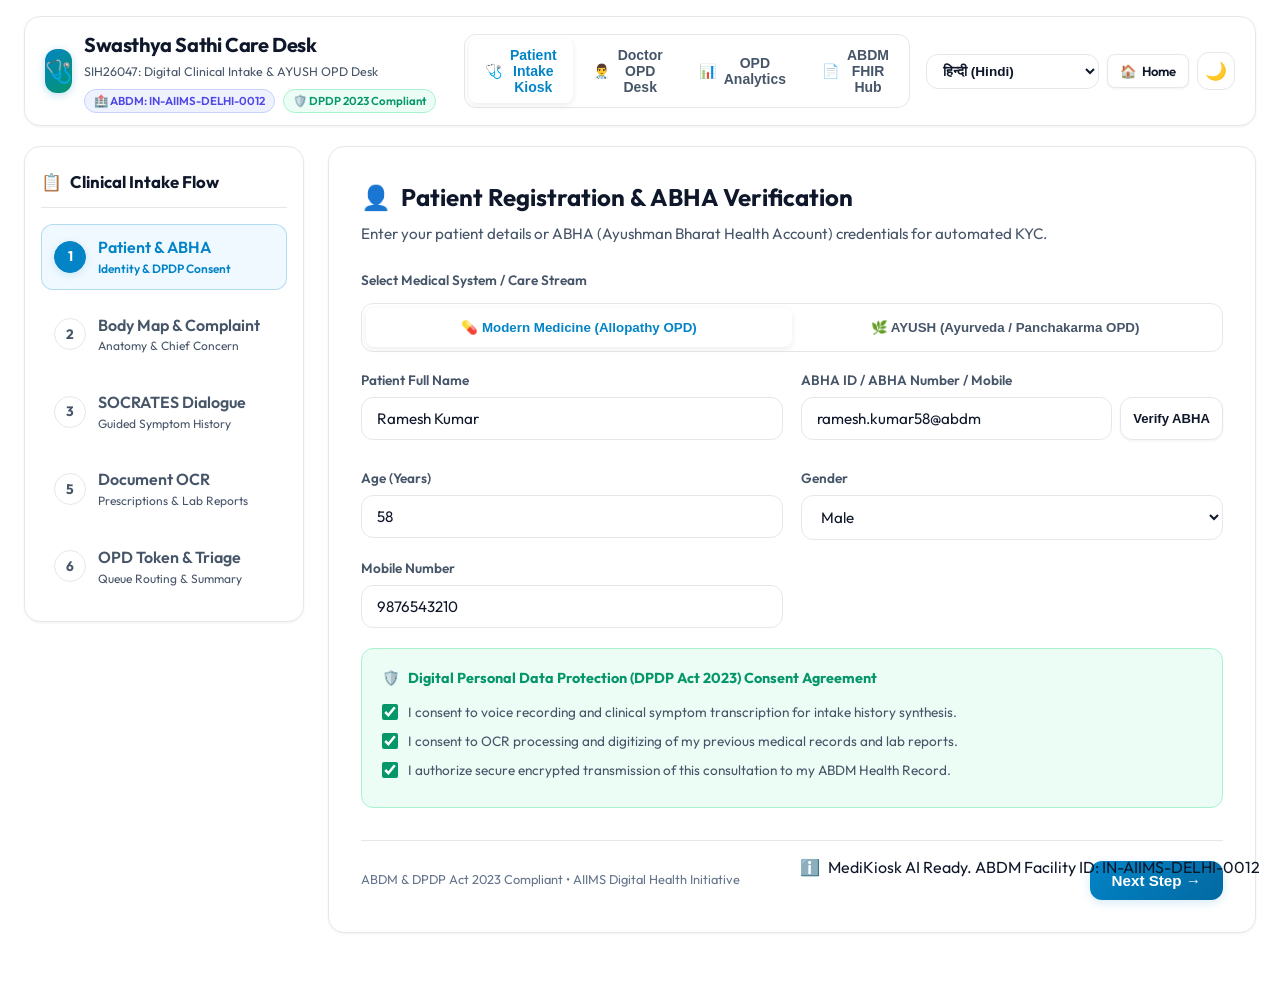
==== frontend/app.html @ 53d0247a "landing page" ====
<!DOCTYPE html>
<html lang="hi" data-theme="light">

<head>
  <meta charset="UTF-8">
  <meta name="viewport" content="width=device-width, initial-scale=1.0">
  <title>Swasthya Sathi | Caring Digital Clinical Intake & AYUSH Care Desk</title>

  <!-- Modern Typography (Outfit & Inter) -->
  <link rel="preconnect" href="https://fonts.googleapis.com">
  <link rel="preconnect" href="https://fonts.gstatic.com" crossorigin>
  <link
    href="https://fonts.googleapis.com/css2?family=Inter:wght@400;500;600;700&family=Outfit:wght@400;500;600;700;800&family=Fira+Code:wght@400;500&display=swap"
    rel="stylesheet">

  <!-- Stylesheet -->
  <link rel="stylesheet" href="css/styles.css">
</head>

<body>

  <div class="app-container">

    <!-- Top Navigation & Header -->
    <header class="header-bar">
      <div class="brand-section">
        <div class="brand-logo-badge">🩺</div>
        <div class="brand-info">
          <h1 data-i18n="appTitle">Swasthya Sathi Care Desk</h1>
          <div class="sub-tag">
            <span data-i18n="appSub">SIH26047: Digital Clinical Intake & AYUSH OPD Desk</span>
            <span class="abdm-badge">🏥 ABDM: IN-AIIMS-DELHI-0012</span>
            <span class="dpdp-badge">🛡️ DPDP 2023 Compliant</span>
          </div>
        </div>
      </div>

      <!-- Role Nav Tabs -->
      <nav class="nav-tabs-wrapper">
        <button type="button" class="nav-tab-btn active" data-target="kiosk">
          <span>🩺</span> <span data-i18n="tabKiosk">Patient Intake Kiosk</span>
        </button>
        <button type="button" class="nav-tab-btn" data-target="doctor">
          <span>👨‍⚕️</span> <span data-i18n="tabDoctor">Doctor OPD Desk</span>
        </button>
        <button type="button" class="nav-tab-btn" data-target="analytics">
          <span>📊</span> <span data-i18n="tabAnalytics">OPD Analytics</span>
        </button>
        <button type="button" class="nav-tab-btn" data-target="fhir">
          <span>📄</span> <span data-i18n="tabFhir">ABDM FHIR Hub</span>
        </button>
      </nav>

      <!-- Header Actions -->
      <div class="header-actions">
        <select id="globalLangSelect" class="lang-selector" aria-label="Select Language">
          <option value="en">English</option>
          <option value="hi" selected>हिन्दी (Hindi)</option>
          <option value="mr">मराठी (Marathi)</option>
          <option value="ta">தமிழ் (Tamil)</option>
          <option value="te">తెలుగు (Telugu)</option>
          <option value="bn">বাংলা (Bengali)</option>
          <option value="gu">ગુજરાતી (Gujarati)</option>
          <option value="kn">ಕನ್ನಡ (Kannada)</option>
        </select>

        <a href="index.html" class="btn btn-secondary btn-sm" style="display:inline-flex; align-items:center; gap:6px; text-decoration:none; padding: 6px 12px; font-weight:600; border-radius:8px;" title="Back to Landing Page">
          <span>🏠</span> <span>Home</span>
        </a>

        <button type="button" id="themeToggleBtn" class="icon-btn" title="Switch to Dark Mode" aria-label="Switch to Dark Mode" aria-pressed="false">
          <span class="theme-toggle-icon" aria-hidden="true">🌙</span>
        </button>
      </div>
    </header>

    <!-- Emergency Triage Red-Flag Alert Ticker -->
    <div id="emergencyTicker" class="emergency-ticker">
      <div class="content">
        <span class="pulse-badge">CRITICAL TRIAGE</span>
        <span id="emergencyTickerText">EMERGENCY RED-FLAG INTERCEPTED: Severe symptoms requiring immediate physician
          attention!</span>
      </div>
      <button type="button" class="btn btn-secondary btn-sm" onclick="window.app.switchRole('doctor')">View in OPD Desk
        →</button>
    </div>

    <!-- ========================================================================= -->
    <!-- VIEW 1: PATIENT INTAKE KIOSK -->
    <!-- ========================================================================= -->
    <main id="kioskSection" class="view-section active">
      <div class="kiosk-container">

        <!-- Stepper Sidebar -->
        <aside class="kiosk-stepper-card">
          <div class="kiosk-stepper-title">
            <span>📋</span> <span>Clinical Intake Flow</span>
          </div>

          <div class="kiosk-step-item active" data-step="1">
            <div class="step-num-badge">1</div>
            <div>
              <div style="font-weight:600;">Patient & ABHA</div>
              <div style="font-size:0.75rem;">Identity & DPDP Consent</div>
            </div>
          </div>

          <div class="kiosk-step-item" data-step="2">
            <div class="step-num-badge">2</div>
            <div>
              <div style="font-weight:600;">Body Map & Complaint</div>
              <div style="font-size:0.75rem;">Anatomy & Chief Concern</div>
            </div>
          </div>

          <div class="kiosk-step-item" data-step="3">
            <div class="step-num-badge">3</div>
            <div>
              <div style="font-weight:600;">SOCRATES Dialogue</div>
              <div style="font-size:0.75rem;">Guided Symptom History</div>
            </div>
          </div>

          <div class="kiosk-step-item" data-step="4" style="display:none;">
            <div class="step-num-badge">4</div>
            <div>
              <div style="font-weight:600;">AYUSH Pariksha</div>
              <div style="font-size:0.75rem;">Prakriti & Agni Assessment</div>
            </div>
          </div>

          <div class="kiosk-step-item" data-step="5">
            <div class="step-num-badge">5</div>
            <div>
              <div style="font-weight:600;">Document OCR</div>
              <div style="font-size:0.75rem;">Prescriptions & Lab Reports</div>
            </div>
          </div>

          <div class="kiosk-step-item" data-step="6">
            <div class="step-num-badge">6</div>
            <div>
              <div style="font-weight:600;">OPD Token & Triage</div>
              <div style="font-size:0.75rem;">Queue Routing & Summary</div>
            </div>
          </div>
        </aside>

        <!-- Main Kiosk Panel -->
        <div class="kiosk-main-panel">

          <!-- STEP 1: Patient Identity, ABHA & DPDP Consent -->
          <div id="kioskStep1" class="kiosk-step-content active">
            <div class="step-header">
              <h2><span>👤</span> <span>Patient Registration & ABHA Verification</span></h2>
              <p>Enter your patient details or ABHA (Ayushman Bharat Health Account) credentials for automated KYC.</p>
            </div>

            <!-- Clinical Stream Selector -->
            <div class="form-group" style="margin-bottom:18px;">
              <label class="form-label">Select Medical System / Care Stream</label>
              <div class="stream-toggle-box">
                <button type="button" class="stream-option-btn active allopathy" data-stream="allopathy">
                  💊 Modern Medicine (Allopathy OPD)
                </button>
                <button type="button" class="stream-option-btn ayush" data-stream="ayush">
                  🌿 AYUSH (Ayurveda / Panchakarma OPD)
                </button>
              </div>
            </div>

            <div class="form-grid-2">
              <div class="form-group">
                <label class="form-label">Patient Full Name</label>
                <input type="text" id="patientNameInput" class="form-input" value="Ramesh Kumar"
                  placeholder="e.g. Ramesh Kumar">
              </div>

              <div class="form-group">
                <label class="form-label">ABHA ID / ABHA Number / Mobile</label>
                <div class="input-with-action">
                  <input type="text" id="patientAbhaInput" class="form-input" value="ramesh.kumar58@abdm"
                    placeholder="e.g. 91-4829-1029-4412">
                  <button type="button" id="verifyAbhaBtn" class="btn btn-secondary btn-sm">Verify ABHA</button>
                </div>
                <div id="abhaVerifyStatus" style="margin-top:4px;"></div>
              </div>

              <div class="form-group">
                <label class="form-label">Age (Years)</label>
                <input type="number" id="patientAgeInput" class="form-input" value="58" min="1" max="120">
              </div>

              <div class="form-group">
                <label class="form-label">Gender</label>
                <select id="patientGenderSelect" class="form-select">
                  <option value="Male" selected>Male</option>
                  <option value="Female">Female</option>
                  <option value="Other">Other</option>
                </select>
              </div>

              <div class="form-group">
                <label class="form-label">Mobile Number</label>
                <input type="tel" id="patientPhoneInput" class="form-input" value="9876543210"
                  placeholder="10-digit mobile number">
              </div>
            </div>

            <!-- DPDP 2023 Granular Consent Box -->
            <div class="dpdp-consent-box">
              <div class="dpdp-consent-title">
                <span>🛡️</span> <span>Digital Personal Data Protection (DPDP Act 2023) Consent Agreement</span>
              </div>
              <label class="consent-checkbox-item">
                <input type="checkbox" id="consentVoiceCheck" checked>
                <span>I consent to voice recording and clinical symptom transcription for intake history
                  synthesis.</span>
              </label>
              <label class="consent-checkbox-item">
                <input type="checkbox" id="consentOcrCheck" checked>
                <span>I consent to OCR processing and digitizing of my previous medical records and lab reports.</span>
              </label>
              <label class="consent-checkbox-item">
                <input type="checkbox" id="consentAbhaCheck" checked>
                <span>I authorize secure encrypted transmission of this consultation to my ABDM Health Record.</span>
              </label>
            </div>
          </div>

          <!-- STEP 2: Anatomical Body Map & Chief Complaints -->
          <div id="kioskStep2" class="kiosk-step-content">
            <div class="step-header">
              <h2><span>🗺️</span> <span>Select Anatomical Region & Chief Concern</span></h2>
              <p>Tap on the human body diagram or select from common complaints below.</p>
            </div>

            <div class="body-map-layout">
              <!-- SVG Interactive Body Map -->
              <div class="body-map-card">
                <div class="body-svg-container">
                  <svg viewBox="0 0 200 320" style="width:100%;height:100%;">
                    <!-- Head -->
                    <circle cx="100" cy="35" r="22" class="body-region-target" data-region="head" />
                    <text x="100" y="38" text-anchor="middle" fill="#334155" font-size="9" font-weight="600"
                      pointer-events="none">Head</text>

                    <!-- Neck -->
                    <rect x="94" y="58" width="12" height="12" class="body-region-target" data-region="throat" />

                    <!-- Chest -->
                    <path d="M72 72 L128 72 L120 135 L80 135 Z" class="body-region-target active" data-region="chest" />
                    <text x="100" y="105" text-anchor="middle" fill="#334155" font-size="10" font-weight="600"
                      pointer-events="none">Chest</text>

                    <!-- Abdomen -->
                    <path d="M80 138 L120 138 L115 185 L85 185 Z" class="body-region-target" data-region="abdomen" />
                    <text x="100" y="162" text-anchor="middle" fill="#334155" font-size="10" font-weight="600"
                      pointer-events="none">Abdomen</text>

                    <!-- Arms -->
                    <path d="M68 76 L45 155 L55 160 L72 90 Z" class="body-region-target" data-region="joints" />
                    <path d="M132 76 L155 155 L145 160 L128 90 Z" class="body-region-target" data-region="joints" />

                    <!-- Pelvis -->
                    <path d="M85 188 L115 188 L118 215 L82 215 Z" class="body-region-target" data-region="pelvis" />

                    <!-- Legs & Knees -->
                    <path d="M82 218 L76 300 L90 300 L97 218 Z" class="body-region-target" data-region="joints" />
                    <path d="M118 218 L124 300 L110 300 L103 218 Z" class="body-region-target" data-region="joints" />
                    <text x="100" y="260" text-anchor="middle" fill="#334155" font-size="10" font-weight="600"
                      pointer-events="none">Joints</text>
                  </svg>
                </div>

                <div class="body-quick-pills">
                  <button type="button" class="body-pill-btn active" data-region="chest">Chest</button>
                  <button type="button" class="body-pill-btn" data-region="head">Head</button>
                  <button type="button" class="body-pill-btn" data-region="abdomen">Abdomen</button>
                  <button type="button" class="body-pill-btn" data-region="joints">Joints</button>
                  <button type="button" class="body-pill-btn" data-region="skin">Skin</button>
                  <button type="button" class="body-pill-btn" data-region="whole_body">Full Body</button>
                </div>
              </div>

              <!-- Complaints Grid -->
              <div>
                <div id="complaintsGrid" class="complaints-grid">
                  <!-- Dynamically Populated -->
                </div>

                <!-- Voice Input Bar -->
                <div class="voice-intake-bar">
                  <button type="button" id="voiceMicBtn" class="voice-mic-btn" title="Tap to Speak">
                    🎤
                  </button>
                  <div class="voice-status-text">
                    <div id="voiceStatusLabel" class="status-label" data-i18n="voicePrompt">Tap Mic to Speak in Your
                      Language</div>
                    <div id="voiceTranscriptPreview" class="transcript-preview">Hindi, English, Marathi, Tamil, Telugu,
                      Bengali supported.</div>
                  </div>
                  <div class="audio-waveform">
                    <div class="waveform-bar"></div>
                    <div class="waveform-bar"></div>
                    <div class="waveform-bar"></div>
                    <div class="waveform-bar"></div>
                    <div class="waveform-bar"></div>
                  </div>
                </div>
              </div>
            </div>
          </div>

          <!-- STEP 3: SOCRATES Guided Dialogue -->
          <div id="kioskStep3" class="kiosk-step-content">
            <div class="step-header">
              <h2><span>🩺</span> <span>Clinical Symptom Exploration (SOCRATES Engine)</span></h2>
              <p>Our intelligent assistant asks targeted clinical questions to build your comprehensive case history.
              </p>
            </div>

            <div class="socrates-card">
              <div style="display:flex;align-items:center;justify-content:space-between;">
                <span id="socratesFieldBadge" class="socrates-field-badge">SOCRATES: CHARACTER</span>
                <span id="socratesStepNum" style="font-size:0.8rem;color:var(--text-muted);">Step 1 of 8</span>
              </div>

              <div id="socratesQuestionHeading" class="socrates-question-heading">
                How would you describe the sensation or type of pain?
              </div>
              <div id="socratesQuestionVernacular" class="socrates-question-vernacular">
                आप दर्द या परेशानी की प्रकृति को कैसा महसूस करते हैं?
              </div>

              <div id="socratesOptionsGrid" class="socrates-options-grid">
                <!-- Dynamically Populated -->
              </div>
            </div>

            <!-- Visual VAS Pain Severity Slider -->
            <div class="severity-slider-box">
              <div class="slider-labels-row">
                <span>Mild Discomfort (1)</span>
                <span data-i18n="severityLabel">Pain / Discomfort Intensity (1 to 10)</span>
                <span>Severe / Unbearable (10)</span>
              </div>
              <input type="range" id="severitySlider" class="severity-slider" min="1" max="10" value="8">
              <div class="severity-display-row">
                <span id="severityEmoji" class="severity-emoji">😣</span>
                <span id="severityScoreBadge" class="severity-score-badge">8/10</span>
              </div>
            </div>
          </div>

          <!-- STEP 4: AYUSH Pariksha & Prakriti Calculation -->
          <div id="kioskStep4" class="kiosk-step-content">
            <div class="step-header">
              <h2><span>🌿</span> <span>AYUSH Ashtavidha & Dashavidha Pariksha</span></h2>
              <p>Ayurvedic constitutional Prakriti analysis, Agni (digestive capacity) and Koshtha assessment.</p>
            </div>

            <div id="ayushPrakritiResultBox" class="dpdp-consent-box"
              style="display:none;margin-bottom:20px;border-color:var(--ayush-primary);">
              <!-- Populated on calculation -->
            </div>

            <div id="ayushQuestionsGrid" class="ayush-pariksha-grid">
              <!-- Dynamically Populated -->
            </div>

            <div class="form-group" style="margin-top:16px;">
              <label class="form-label">Ahara & Vihara (Dietary habits, routine and sleep patterns)</label>
              <input type="text" id="ayushLifestyleNotes" class="form-input"
                value="Sour and fermented diet, tea 4x/day, sleeping after 12:30 AM.">
            </div>
          </div>

          <!-- STEP 5: Medical Document Digitizer & OCR -->
          <div id="kioskStep5" class="kiosk-step-content">
            <div class="step-header">
              <h2><span>📄</span> <span>Medical Record Digitizer & OCR Engine</span></h2>
              <p>Upload previous doctor prescriptions or pathology lab reports for instant AI extraction.</p>
            </div>

            <div class="ocr-layout">
              <div>
                <div class="dropzone-box" onclick="document.getElementById('docFileInput').click()">
                  <div class="dropzone-icon">📤</div>
                  <div style="font-weight:600;">Drag & drop prescription/lab report</div>
                  <div style="font-size:0.8rem;color:var(--text-muted);">Supports PNG, JPG, PDF or Text files</div>
                  <input type="file" id="docFileInput" style="display:none;"
                    onchange="window.kioskModule.handleCustomDocumentUpload()">
                </div>

                <!-- 1-Click Sample Medical Records -->
                <div style="margin-top:16px;">
                  <div style="font-weight:700;font-size:0.9rem;margin-bottom:8px;color:var(--text-main);"
                    data-i18n="sampleDocsTitle">
                    Load Realistic Sample Records (1-Click)
                  </div>
                  <div id="sampleDocsList" class="sample-docs-list">
                    <!-- Dynamically Populated -->
                  </div>
                </div>
              </div>

              <!-- OCR Extracted Results Panel -->
              <div class="ocr-results-panel">
                <div
                  style="font-weight:700;font-size:0.95rem;margin-bottom:12px;display:flex;align-items:center;gap:6px;">
                  <span>⚡</span> <span>Extracted Clinical Data (Medications & Labs)</span>
                </div>
                <div id="ocrExtractedResults">
                  <div style="font-size:0.85rem;color:var(--text-muted);text-align:center;padding:40px 0;">
                    Click any sample document above or upload a prescription to extract structured medications and
                    abnormal lab values.
                  </div>
                </div>

                <div class="form-group" style="margin-top:14px;">
                  <label class="form-label">Or Paste Prescription / Lab Text Directly</label>
                  <textarea id="customDocTextInput" class="form-textarea" rows="2"
                    placeholder="e.g. Tab Telma 40mg 1-0-0, HbA1c 9.2%, Serum Creatinine 1.9 mg/dL"></textarea>
                  <button type="button" id="processCustomDocBtn" class="btn btn-secondary btn-sm"
                    style="margin-top:6px;align-self:flex-end;">Digitize Text</button>
                </div>
              </div>
            </div>
          </div>

          <!-- STEP 6: OPD Token & Final Summary -->
          <div id="kioskStep6" class="kiosk-step-content">
            <div class="step-header" style="text-align:center;">
              <h2><span>✅</span> <span>Clinical Intake Complete!</span></h2>
              <p>Your structured clinical case summary has been sent directly to the attending OPD Physician.</p>
            </div>

            <div class="token-card">
              <span id="kioskTokenTriageBadge" class="dpdp-badge">ROUTINE OPD QUEUE</span>
              <div class="token-number-large" id="kioskTokenNumberDisplay">OPD-03</div>
              <div id="kioskTokenPatientName" style="font-weight:700;font-size:1.1rem;">Ramesh Kumar (58 Y / Male)</div>
              <div id="kioskTokenWaitTime" style="color:var(--cyan-accent);font-size:0.9rem;margin-top:4px;">Estimated
                Wait: ~8 Minutes (Room 104)</div>

              <div class="token-qr-mock">
                <svg viewBox="0 0 100 100">
                  <rect width="100" height="100" fill="white" />
                  <rect x="10" y="10" width="25" height="25" fill="#0f172a" />
                  <rect x="65" y="10" width="25" height="25" fill="#0f172a" />
                  <rect x="10" y="65" width="25" height="25" fill="#0f172a" />
                  <rect x="15" y="15" width="15" height="15" fill="white" />
                  <rect x="70" y="15" width="15" height="15" fill="white" />
                  <rect x="15" y="70" width="15" height="15" fill="white" />
                  <rect x="18" y="18" width="9" height="9" fill="#0f172a" />
                  <rect x="73" y="18" width="9" height="9" fill="#0f172a" />
                  <rect x="18" y="73" width="9" height="9" fill="#0f172a" />
                  <rect x="42" y="15" width="10" height="10" fill="#0f172a" />
                  <rect x="42" y="40" width="16" height="16" fill="#0ea5e9" />
                  <rect x="65" y="65" width="12" height="12" fill="#0f172a" />
                  <rect x="80" y="80" width="10" height="10" fill="#0f172a" />
                </svg>
              </div>

              <div style="font-size:0.8rem;color:var(--text-muted);margin-top:10px;">
                Scan QR at Doctor Desk for Instant Profile Loading | ABHA Verified
              </div>
            </div>

            <div
              style="margin-top:24px;background:var(--bg-secondary);padding:18px;border-radius:var(--radius-md);border:1px solid var(--border-color);box-shadow:var(--shadow-sm);">
              <div style="font-weight:700;font-size:0.95rem;margin-bottom:6px;color:var(--primary);">
                Clinical Intake Summary & Doctor Care Notes
              </div>
              <div id="kioskSummaryNarrative" class="hpi-narrative-text">
                Patient presenting with intermittent retrosternal chest heaviness for 3 days. Known hypertensive and
                diabetic.
              </div>
            </div>
          </div>

          <!-- Footer Actions -->
          <footer class="kiosk-footer-actions">
            <button type="button" id="kioskPrevBtn" class="btn btn-secondary" style="display:none;"
              data-i18n="prevStep">
              ← Previous
            </button>
            <div style="font-size:0.8rem;color:var(--text-dim);">
              ABDM & DPDP Act 2023 Compliant • AIIMS Digital Health Initiative
            </div>
            <button type="button" id="kioskNextBtn" class="btn btn-primary" data-i18n="nextStep">
              Next Step →
            </button>
          </footer>

        </div>
      </div>
    </main>

    <!-- ========================================================================= -->
    <!-- VIEW 2: DOCTOR OPD CONSULTATION DESK -->
    <!-- ========================================================================= -->
    <main id="doctorSection" class="view-section">
      <div class="doctor-desk-layout">

        <!-- OPD Live Queue Column -->
        <aside class="opd-queue-card">
          <div class="queue-header">
            <div>
              <div style="font-weight:700;font-size:1.05rem;">Live OPD Queue</div>
              <div id="opdQueueCount" style="font-size:0.8rem;color:var(--text-muted);">2 Waiting</div>
            </div>
            <button type="button" class="btn btn-secondary btn-sm" onclick="window.doctorModule.refreshQueue()">🔄
              Refresh</button>
          </div>

          <div id="opdQueueItems" class="queue-items-scroll">
            <!-- Dynamically Populated -->
          </div>
        </aside>

        <!-- Deep Clinical Case Sheet Workspace -->
        <div class="patient-case-workspace">

          <!-- Patient Banner -->
          <div class="patient-header-banner">
            <div style="display:flex;align-items:center;gap:16px;">
              <div class="patient-avatar-box">RK</div>
              <div>
                <div style="display:flex;align-items:center;gap:10px;">
                  <h2 id="docPatientName" style="font-size:1.4rem;font-weight:700;">Ramesh Kumar</h2>
                  <span id="docTriageBadge" class="dpdp-badge">ROUTINE OPD</span>
                </div>
                <div id="docPatientMeta" style="font-size:0.85rem;color:var(--text-muted);margin-top:2px;">
                  58 Years / Male | Token: OPD-A04 | Phone: 9876543210
                </div>
              </div>
            </div>
            <div style="text-align:right;">
              <span class="abdm-badge" id="docPatientAbha">ramesh.kumar58@abdm</span>
              <div style="font-size:0.75rem;color:var(--triage-green);margin-top:4px;">✓ ABDM KYC Verified</div>
            </div>
          </div>

          <!-- Case Sections Grid -->
          <div class="case-section-box">
            <div class="case-section-title">
              <span>🩺</span> <span>Chief Concern & Comprehensive History of Present Illness (HPI)</span>
            </div>
            <div style="font-weight:700;font-size:0.95rem;color:var(--primary);margin-bottom:6px;">
              Chief Concern: <span id="docChiefComplaint">Chest Heaviness & Diabetes Routine Review</span>
            </div>
            <div id="docHpiNarrative" class="hpi-narrative-text">
              58M presenting with intermittent dull chest pressure for 3 days on walking. Denies radiation, acute
              diaphoresis, or syncope. Known diabetic on oral hypoglycemic agents.
            </div>
          </div>

          <div class="form-grid-2">
            <!-- Past History & Allergies -->
            <div class="case-section-box">
              <div class="case-section-title">
                <span>📋</span> <span>Past History & Allergies</span>
              </div>
              <div style="margin-bottom:10px;">
                <div style="font-size:0.8rem;color:var(--text-muted);margin-bottom:4px;">Past Medical History:</div>
                <div id="docPastHistoryTags" class="tag-list">
                  <span class="tag-item">Type 2 Diabetes Mellitus</span>
                  <span class="tag-item">Essential Hypertension</span>
                </div>
              </div>
              <div>
                <div style="font-size:0.8rem;color:var(--text-muted);margin-bottom:4px;">Drug Allergies:</div>
                <div id="docAllergiesTags" class="tag-list">
                  <span class="tag-item allergy">NKDA (No Known Drug Allergies)</span>
                </div>
              </div>
            </div>

            <!-- Reconciled Medications & Labs -->
            <div class="case-section-box">
              <div class="case-section-title">
                <span>💊</span> <span>Scanned Meds & Abnormal Lab Badges</span>
              </div>
              <div id="docReconciledMeds" style="margin-bottom:10px;">
                <!-- Extracted Meds -->
              </div>
              <div id="docInvestigationBadges">
                <!-- Abnormal Labs -->
              </div>
            </div>
          </div>

          <!-- AYUSH Assessment Card (Visible if AYUSH stream) -->
          <div id="docAyushAssessmentPanel" class="case-section-box"
            style="display:none;border-color:var(--ayush-primary);">
            <div class="case-section-title" style="color:var(--ayush-primary);">
              <span>🌿</span> <span>AYUSH Prakriti & Nidana Assessment</span>
            </div>
            <div class="form-grid-2">
              <div>
                <div style="font-size:0.85rem;"><strong>Dominant Prakriti:</strong> <span id="docAyushPrakriti">Vata
                    Dominant</span></div>
                <div style="font-size:0.85rem;margin-top:4px;"><strong>Agni:</strong> <span id="docAyushAgni">Manda
                    Agni</span></div>
                <div style="font-size:0.85rem;margin-top:4px;"><strong>Koshtha:</strong> <span
                    id="docAyushKoshtha">Krura Koshtha</span></div>
              </div>
              <div>
                <div style="font-size:0.85rem;"><strong>Nidana (Causative factors):</strong></div>
                <div id="docAyushNidana" style="font-size:0.8rem;color:var(--text-muted);">Vidahi Ahara Sevana</div>
              </div>
            </div>
          </div>

          <!-- Diagnostic Assistant: ICD-10 & NAMASTE AYUSH Suggestions -->
          <div class="case-section-box">
            <div class="case-section-title">
              <span>🏷️</span> <span>Doctor's Diagnostic Impressions & Codes (1-Click Apply)</span>
            </div>
            <div id="docIcdSuggestions" class="tag-list" style="margin-bottom:12px;">
              <!-- ICD-10 & NAMASTE Chips -->
            </div>
            <div class="form-group">
              <label class="form-label">Final Clinical Diagnosis</label>
              <input type="text" id="docDiagnosisInput" class="form-input"
                value="E11.65 - Type 2 diabetes mellitus with hyperglycemia; I20.9 - Angina pectoris">
            </div>
          </div>

          <!-- Physician Notes -->
          <div class="case-section-box">
            <div class="case-section-title">
              <span>📝</span> <span>Physician Clinical Notes & Observations</span>
            </div>
            <textarea id="docClinicalNotesInput" class="form-textarea" rows="3"
              placeholder="Add doctor observations, examination notes or clinical advice..."></textarea>
            <button type="button" id="saveDoctorNotesBtn" class="btn btn-secondary btn-sm" style="margin-top:8px;">Save
              Notes</button>
          </div>

          <!-- Smart E-Prescription Builder -->
          <div class="case-section-box">
            <div style="display:flex;align-items:center;justify-content:space-between;margin-bottom:10px;">
              <div class="case-section-title" style="margin-bottom:0;border-bottom:none;">
                <span>💊</span> <span>E-Prescription & Treatment Orders</span>
              </div>
              <button type="button" id="doctorAddRxBtn" class="btn btn-secondary btn-sm">+ Add Medicine</button>
            </div>

            <table class="prescription-table">
              <thead>
                <tr>
                  <th>Medicine / Formulation</th>
                  <th>Strength</th>
                  <th>Frequency</th>
                  <th>Duration</th>
                  <th>Instructions</th>
                  <th>Action</th>
                </tr>
              </thead>
              <tbody id="doctorPrescriptionTbody">
                <!-- Dynamically Populated -->
              </tbody>
            </table>
          </div>

          <!-- Action Bar -->
          <div style="display:flex;align-items:center;justify-content:space-between;margin-top:24px;">
            <div style="font-size:0.85rem;color:var(--text-muted);">
              Completing consultation will sign the record, generate ABDM FHIR R4 Bundle, and notify patient PHR.
            </div>
            <button type="button" id="completeConsultBtn" class="btn btn-success"
              style="padding:14px 28px;font-size:1.05rem;" data-i18n="saveAndPrescribe">
              ✓ Complete Consultation & ABDM Sync
            </button>
          </div>

        </div>
      </div>
    </main>

    <!-- ========================================================================= -->
    <!-- VIEW 3: OPD QUEUE & HOSPITAL ANALYTICS -->
    <!-- ========================================================================= -->
    <main id="analyticsSection" class="view-section">
      <div style="display:flex;align-items:center;justify-content:space-between;margin-bottom:24px;">
        <div>
          <h2 style="font-size:1.6rem;font-weight:700;">Hospital OPD Throughput & Clinical Analytics</h2>
          <p style="color:var(--text-muted);font-size:0.95rem;">Real-time measurement of pre-consultation time savings,
            triage interceptions, and intake volume.</p>
        </div>
        <button type="button" id="refreshAnalyticsBtn" class="btn btn-secondary">🔄 Refresh Metrics</button>
      </div>

      <!-- Stat Metric Cards -->
      <div class="stats-grid-4">
        <div class="stat-metric-card">
          <div class="stat-icon-wrapper green">⚡</div>
          <div>
            <div class="stat-val" id="statTimeSavedPct">82.5%</div>
            <div class="stat-desc">Clinical Time Saved per Patient</div>
          </div>
        </div>

        <div class="stat-metric-card">
          <div class="stat-icon-wrapper blue">👥</div>
          <div>
            <div class="stat-val" id="statDailyIntakeVolume">4,252</div>
            <div class="stat-desc">Daily OPD Patients Handled</div>
          </div>
        </div>

        <div class="stat-metric-card">
          <div class="stat-icon-wrapper red">🚨</div>
          <div>
            <div class="stat-val" id="statRedFlagsCount">15</div>
            <div class="stat-desc">Emergency Triage Red Flags Intercepted</div>
          </div>
        </div>

        <div class="stat-metric-card">
          <div class="stat-icon-wrapper amber">📄</div>
          <div>
            <div class="stat-val" id="statDocsDigitized">1,842</div>
            <div class="stat-desc">Prescriptions & Labs Digitized (OCR)</div>
          </div>
        </div>
      </div>

      <!-- Time Comparison & Savings Breakdown -->
      <div class="form-grid-2" style="margin-top:20px;">
        <div class="case-section-box">
          <div class="case-section-title">
            <span>⏱️</span> <span>Pre-Consultation Intake Speed Comparison</span>
          </div>
          <div style="display:flex;align-items:center;justify-content:space-around;padding:24px 0;">
            <div style="text-align:center;">
              <div style="font-size:2.4rem;font-weight:900;color:var(--primary);" id="statPreConsultTime">48s</div>
              <div style="font-size:0.85rem;color:var(--text-muted);">MediKiosk AI Average</div>
            </div>
            <div style="font-size:2rem;color:var(--text-dim);">vs</div>
            <div style="text-align:center;">
              <div style="font-size:2.4rem;font-weight:900;color:var(--text-dim);" id="statBaselineTime">240s</div>
              <div style="font-size:0.85rem;color:var(--text-muted);">Traditional Manual Intake</div>
            </div>
          </div>
          <div style="font-size:0.85rem;color:var(--text-muted);text-align:center;">
            Physicians receive fully structured SOCRATES narrative, saving over 3 minutes per consultation.
          </div>
        </div>

        <div class="case-section-box">
          <div class="case-section-title">
            <span>🛡️</span> <span>Standards & Ecosystem Compliance</span>
          </div>
          <div style="display:flex;flex-direction:column;gap:10px;margin-top:10px;">
            <div class="extracted-item-pill">
              <span>🏛️ ABDM Health Information Exchange (HIE-CM)</span>
              <span class="dpdp-badge">VERIFIED 100%</span>
            </div>
            <div class="extracted-item-pill">
              <span>📜 HL7 FHIR R4 Bundle Standard (NRCES Certified)</span>
              <span class="dpdp-badge">COMPLIANT</span>
            </div>
            <div class="extracted-item-pill">
              <span>🔒 Digital Personal Data Protection Act 2023 (DPDP)</span>
              <span class="dpdp-badge">ENCRYPTED</span>
            </div>
            <div class="extracted-item-pill">
              <span>🌿 National AYUSH Morbidity Electronic (NAMASTE)</span>
              <span class="dpdp-badge">SUPPORTED</span>
            </div>
          </div>
        </div>
      </div>
    </main>

    <!-- ========================================================================= -->
    <!-- VIEW 4: ABDM FHIR R4 & DPDP COMPLIANCE HUB -->
    <!-- ========================================================================= -->
    <main id="fhirSection" class="view-section">
      <div style="display:flex;align-items:center;justify-content:space-between;margin-bottom:24px;">
        <div>
          <h2 style="font-size:1.6rem;font-weight:700;">ABDM FHIR R4 Ecosystem & DPDP Compliance Hub</h2>
          <p style="color:var(--text-muted);font-size:0.95rem;">Interactive HL7 FHIR R4 JSON Inspector and DPDP Act 2023
            Cryptographic Audit Trail.</p>
        </div>
        <div style="display:flex;gap:10px;">
          <button type="button" id="viewDpdpAuditBtn" class="btn btn-secondary">📜 DPDP Audit Certificate</button>
          <button type="button" id="copyFhirJsonBtn" class="btn btn-secondary">📋 Copy JSON</button>
          <button type="button" id="pushAbdmHieBtn" class="btn btn-primary">🚀 Push to ABDM HIE-CM</button>
        </div>
      </div>

      <div class="form-grid-2">
        <!-- FHIR Resource Explorer -->
        <div class="case-section-box">
          <div style="display:flex;align-items:center;justify-content:space-between;margin-bottom:12px;">
            <div class="case-section-title" style="margin-bottom:0;border-bottom:none;">
              <span>📦</span> <span>FHIR R4 Bundle Resources</span>
            </div>
            <span id="fhirTotalEntriesCount" class="abdm-badge">7 Resources</span>
          </div>
          <div id="fhirResourceList" style="max-height:450px;overflow-y:auto;">
            <!-- Resource Cards -->
          </div>
        </div>

        <!-- JSON Code Inspector -->
        <div class="case-section-box">
          <div class="case-section-title">
            <span>💻</span> <span>Raw FHIR R4 JSON Schema (NRCES ABDM Validated)</span>
          </div>
          <pre id="fhirJsonViewerCode" class="json-viewer-box">Loading FHIR Bundle...</pre>
        </div>
      </div>
    </main>

  </div>

  <!-- DPDP Cryptographic Audit Certificate Modal -->
  <div id="dpdpModal" class="modal-backdrop">
    <div class="modal-dialog">
      <div style="display:flex;align-items:center;justify-content:space-between;margin-bottom:16px;">
        <h3 style="font-size:1.2rem;font-weight:700;color:var(--triage-green);">🛡️ DPDP Act 2023 Consent Audit
          Certificate</h3>
        <button type="button" class="icon-btn"
          onclick="document.getElementById('dpdpModal').classList.remove('active')">✕</button>
      </div>
      <div style="font-size:0.9rem;line-height:1.6;color:var(--text-muted);">
        <p id="dpdpCertPatient" style="font-weight:600;color:var(--text-main);margin-bottom:8px;">Patient ID: P-101</p>
        <p style="margin-bottom:8px;">Compliance Standard: <strong>Digital Personal Data Protection Act 2023
            (India)</strong></p>
        <p style="margin-bottom:8px;">Consent Timestamp: <span id="dpdpCertTime">2026-09-11T22:42:00</span></p>
        <p style="margin-bottom:8px;">Cryptographic Integrity Hash (SHA-256):</p>
        <div id="dpdpCertHash"
          style="background:var(--bg-tertiary);border:1px solid var(--border-color);padding:10px;border-radius:6px;font-family:monospace;font-size:0.75rem;color:var(--primary);word-break:break-all;margin-bottom:12px;">
          9f86d081884c7d659a2feaa0c55ad015a3bf4f1b2b0b822cd15d6c15b0f00a08
        </div>
        <p style="font-size:0.8rem;color:var(--text-dim);">
          Data retention policy: Session data purged from terminal post-HIS sync. Encrypted record retained in ABDM PHR.
        </p>
      </div>
      <div style="text-align:right;margin-top:20px;">
        <button type="button" class="btn btn-primary btn-sm"
          onclick="document.getElementById('dpdpModal').classList.remove('active')">Close</button>
      </div>
    </div>
  </div>

  <!-- Scripts -->
  <script src="js/app.js"></script>
  <script src="js/kiosk.js"></script>
  <script src="js/doctor.js"></script>
  <script src="js/analytics.js"></script>
  <script src="js/fhir_viewer.js"></script>

</body>

</html>
---- frontend/css/styles.css ----
/* ==========================================================================
   Swasthya Sathi | MediKiosk & AyurKiosk - Human-Centered Pure White Clinical Design
   SIH26047: Caring Digital Clinical Intake & AYUSH OPD Platform
   ========================================================================== */

:root {
  /* Pure White Clinical Theme */
  --bg-primary: #ffffff;
  --bg-secondary: #ffffff;
  --bg-tertiary: #f8fafc;
  --bg-card: #ffffff;
  --bg-card-hover: #f8fafc;
  --bg-glass: #ffffff;
  --border-color: #e5e7eb;
  --border-hover: #d1d5db;
  --border-focus: #0284c7;

  /* Text Colors - Deep Warm Slate (High contrast, crisp, readable) */
  --text-main: #0f172a;
  --text-muted: #475569;
  --text-dim: #64748b;
  --text-inverse: #ffffff;

  /* Caring Clinical Brand Accents (Healing Sky & Warm Ocean) */
  --primary: #0284c7;
  --primary-hover: #0369a1;
  --primary-light: #e0f2fe;
  --primary-subtle: #f0f9ff;
  --primary-glow: rgba(2, 132, 199, 0.16);
  --cyan-accent: #0284c7;

  /* AYUSH Brand Accents (Herbal Jade & Warm Honey Amber) */
  --ayush-primary: #d97706;
  --ayush-secondary: #059669;
  --ayush-light: #fffbeb;
  --ayush-glow: rgba(217, 119, 6, 0.18);
  --ayush-herb: #16a34a;

  /* Triage Colors - Reassuring, Clear, Empathetic */
  --triage-red: #e11d48;
  --triage-red-bg: #fff1f2;
  --triage-red-border: #fecdd3;
  --triage-red-glow: rgba(225, 29, 72, 0.2);

  --triage-yellow: #d97706;
  --triage-yellow-bg: #fffbeb;
  --triage-yellow-border: #fde68a;

  --triage-green: #059669;
  --triage-green-bg: #ecfdf5;
  --triage-green-border: #a7f3d0;

  /* Status Badges */
  --badge-abdm: #4f46e5;
  --badge-abdm-bg: #eef2ff;
  --badge-abdm-border: #c7d2fe;

  --badge-dpdp: #059669;
  --badge-dpdp-bg: #ecfdf5;
  --badge-dpdp-border: #a7f3d0;

  /* Soft Human Elevation & Shadows */
  --shadow-sm: 0 1px 3px 0 rgba(0, 0, 0, 0.05), 0 1px 2px -1px rgba(0, 0, 0, 0.03);
  --shadow-md: 0 4px 14px -2px rgba(0, 0, 0, 0.06), 0 2px 6px -2px rgba(0, 0, 0, 0.03);
  --shadow-lg: 0 10px 25px -4px rgba(0, 0, 0, 0.08), 0 4px 10px -3px rgba(0, 0, 0, 0.04);
  --shadow-glow: 0 0 20px var(--primary-glow);

  /* Radius & Transitions */
  --radius-sm: 8px;
  --radius-md: 12px;
  --radius-lg: 16px;
  --radius-xl: 22px;
  --radius-full: 9999px;
  --transition-fast: 0.15s cubic-bezier(0.4, 0, 0.2, 1);
  --transition-normal: 0.25s cubic-bezier(0.4, 0, 0.2, 1);
  --transition-smooth: 0.35s cubic-bezier(0.16, 1, 0.3, 1);

  /* Container */
  --container-max: 1440px;
}

/* Base Styles */
* {
  margin: 0;
  padding: 0;
  box-sizing: border-box;
}

/* Smooth theme transitions */
html,
body,
.app-container,
.header-bar,
.nav-tabs-wrapper,
.nav-tab-btn,
.icon-btn,
.lang-selector,
.form-input,
.form-select,
.form-textarea,
.card,
.queue-item-card,
.patient-case-workspace,
.opd-queue-card,
.modal-dialog,
.stream-toggle-box,
.json-viewer-box {
  transition: background-color var(--transition-normal), color var(--transition-normal), border-color var(--transition-normal), box-shadow var(--transition-normal);
}

html, body {
  background-color: var(--bg-primary) !important;
  color: var(--text-main);
  font-family: 'Outfit', 'Inter', -apple-system, BlinkMacSystemFont, "Segoe UI", Roboto, sans-serif;
  line-height: 1.55;
  min-height: 100vh;
  overflow-x: hidden;
  -webkit-font-smoothing: antialiased;
}

/* Scrollbar */
::-webkit-scrollbar {
  width: 8px;
  height: 8px;
}

::-webkit-scrollbar-track {
  background: var(--bg-card);
}

::-webkit-scrollbar-thumb {
  background: var(--border-hover);
  border-radius: var(--radius-full);
}

::-webkit-scrollbar-thumb:hover {
  background: var(--text-dim);
}

/* Container */
.app-container {
  max-width: var(--container-max);
  margin: 0 auto;
  padding: 16px 24px 60px;
  min-height: 100vh;
  display: flex;
  flex-direction: column;
  background-color: var(--bg-primary);
}

/* Header & Top Navigation */
.header-bar {
  background: var(--bg-card);
  border: 1px solid var(--border-color);
  border-radius: var(--radius-lg);
  padding: 12px 20px;
  display: flex;
  align-items: center;
  justify-content: space-between;
  gap: 16px;
  margin-bottom: 20px;
  box-shadow: var(--shadow-sm);
  position: sticky;
  top: 12px;
  z-index: 100;
}

.brand-section {
  display: flex;
  align-items: center;
  gap: 12px;
}

.brand-logo-badge {
  width: 44px;
  height: 44px;
  border-radius: var(--radius-md);
  background: linear-gradient(135deg, #0284c7, #059669);
  display: flex;
  align-items: center;
  justify-content: center;
  color: white;
  font-size: 22px;
  box-shadow: 0 2px 8px rgba(2, 132, 199, 0.25);
}

.brand-info h1 {
  font-size: 1.25rem;
  font-weight: 700;
  letter-spacing: -0.02em;
  display: flex;
  align-items: center;
  gap: 8px;
  color: var(--text-main);
}

.brand-info .sub-tag {
  font-size: 0.78rem;
  color: var(--text-muted);
  display: flex;
  align-items: center;
  flex-wrap: wrap;
  gap: 8px;
  margin-top: 2px;
}

.abdm-badge {
  display: inline-flex;
  align-items: center;
  gap: 5px;
  background: var(--badge-abdm-bg);
  color: var(--badge-abdm);
  border: 1px solid var(--badge-abdm-border);
  padding: 2px 9px;
  border-radius: var(--radius-full);
  font-size: 0.72rem;
  font-weight: 600;
}

.dpdp-badge {
  display: inline-flex;
  align-items: center;
  gap: 5px;
  background: var(--triage-green-bg);
  color: var(--triage-green);
  border: 1px solid var(--triage-green-border);
  padding: 2px 9px;
  border-radius: var(--radius-full);
  font-size: 0.72rem;
  font-weight: 600;
}

/* Nav Tabs */
.nav-tabs-wrapper {
  display: flex;
  background: var(--bg-secondary);
  border: 1px solid var(--border-color);
  padding: 4px;
  border-radius: var(--radius-md);
  gap: 4px;
}

.nav-tab-btn {
  background: transparent;
  border: none;
  color: var(--text-muted);
  padding: 8px 16px;
  border-radius: var(--radius-sm);
  font-size: 0.875rem;
  font-weight: 600;
  cursor: pointer;
  display: flex;
  align-items: center;
  gap: 8px;
  transition: var(--transition-fast);
}

.nav-tab-btn:hover {
  color: var(--text-main);
  background: rgba(0, 0, 0, 0.04);
}

.nav-tab-btn.active {
  background: var(--bg-card);
  color: var(--primary);
  box-shadow: 0 2px 6px rgba(0, 0, 0, 0.08);
  font-weight: 700;
}

/* Header Right Actions */
.header-actions {
  display: flex;
  align-items: center;
  gap: 8px;
}

.lang-selector {
  background: var(--bg-card);
  color: var(--text-main);
  border: 1px solid var(--border-color);
  padding: 8px 12px;
  border-radius: var(--radius-md);
  font-size: 0.85rem;
  font-weight: 600;
  cursor: pointer;
  outline: none;
  transition: var(--transition-fast);
}

.lang-selector:focus {
  border-color: var(--border-focus);
  box-shadow: 0 0 0 3px var(--primary-glow);
}

.icon-btn {
  background: var(--bg-card);
  border: 1px solid var(--border-color);
  color: var(--text-main);
  width: 38px;
  height: 38px;
  border-radius: var(--radius-md);
  display: flex;
  align-items: center;
  justify-content: center;
  cursor: pointer;
  font-size: 1.1rem;
  transition: var(--transition-fast);
}

.icon-btn:hover {
  background: var(--bg-tertiary);
  border-color: var(--border-hover);
}

/* Emergency Red Flag Ticker */
.emergency-ticker {
  background: linear-gradient(135deg, #e11d48, #be123c);
  color: white;
  padding: 12px 20px;
  border-radius: var(--radius-md);
  margin-bottom: 20px;
  display: none;
  align-items: center;
  justify-content: space-between;
  box-shadow: 0 4px 18px var(--triage-red-glow);
  animation: pulse-red 2.5s infinite ease-in-out;
}

.emergency-ticker.visible {
  display: flex;
}

@keyframes pulse-red {
  0%, 100% {
    box-shadow: 0 4px 14px rgba(225, 29, 72, 0.25);
  }
  50% {
    box-shadow: 0 6px 22px rgba(225, 29, 72, 0.5);
  }
}

.emergency-ticker .content {
  display: flex;
  align-items: center;
  gap: 12px;
  font-weight: 600;
  font-size: 0.95rem;
}

.pulse-badge {
  background: white;
  color: #be123c;
  padding: 3px 10px;
  border-radius: var(--radius-full);
  font-size: 0.72rem;
  font-weight: 800;
  text-transform: uppercase;
  letter-spacing: 0.04em;
  box-shadow: 0 1px 3px rgba(0, 0, 0, 0.1);
}

/* View Sections */
.view-section {
  display: none;
  animation: fadeIn 0.25s ease forwards;
}

.view-section.active {
  display: block;
}

@keyframes fadeIn {
  from {
    opacity: 0;
    transform: translateY(4px);
  }
  to {
    opacity: 1;
    transform: translateY(0);
  }
}

/* ==========================================================================
   KIOSK MODE STYLES
   ========================================================================== */
.kiosk-container {
  display: grid;
  grid-template-columns: 280px 1fr;
  gap: 24px;
}

@media (max-width: 992px) {
  .kiosk-container {
    grid-template-columns: 1fr;
  }
}

/* Kiosk Sidebar Steps */
.kiosk-stepper-card {
  background: var(--bg-card);
  border: 1px solid var(--border-color);
  border-radius: var(--radius-lg);
  padding: 22px 16px;
  display: flex;
  flex-direction: column;
  gap: 12px;
  box-shadow: var(--shadow-sm);
  height: fit-content;
}

.kiosk-stepper-title {
  font-size: 1.05rem;
  font-weight: 700;
  color: var(--text-main);
  display: flex;
  align-items: center;
  gap: 8px;
  padding-bottom: 12px;
  border-bottom: 1px solid var(--border-color);
  margin-bottom: 4px;
}

.kiosk-step-item {
  display: flex;
  align-items: center;
  gap: 12px;
  padding: 10px 12px;
  border-radius: var(--radius-md);
  background: var(--bg-card);
  color: var(--text-muted);
  cursor: pointer;
  transition: var(--transition-normal);
  border: 1px solid transparent;
}

.kiosk-step-item:hover {
  background: var(--bg-tertiary);
  color: var(--text-main);
}

.kiosk-step-item.active {
  background: var(--primary-subtle);
  border-color: rgba(2, 132, 199, 0.25);
  color: var(--primary);
  font-weight: 600;
}

.kiosk-step-item.completed {
  color: var(--triage-green);
}

.step-num-badge {
  width: 32px;
  height: 32px;
  border-radius: var(--radius-full);
  background: var(--bg-secondary);
  border: 1px solid var(--border-color);
  display: flex;
  align-items: center;
  justify-content: center;
  font-size: 0.85rem;
  font-weight: 700;
  color: var(--text-muted);
  flex-shrink: 0;
  transition: var(--transition-fast);
}

.kiosk-step-item.active .step-num-badge {
  background: var(--primary);
  color: white;
  border-color: var(--primary);
  box-shadow: 0 2px 8px var(--primary-glow);
}

.kiosk-step-item.completed .step-num-badge {
  background: var(--triage-green);
  color: white;
  border-color: var(--triage-green);
}

/* Kiosk Main Content Panel */
.kiosk-main-panel {
  background: var(--bg-card);
  border: 1px solid var(--border-color);
  border-radius: var(--radius-lg);
  padding: 32px;
  box-shadow: var(--shadow-sm);
  min-height: 600px;
  display: flex;
  flex-direction: column;
  justify-content: space-between;
}

.kiosk-step-content {
  display: none;
  animation: fadeIn 0.25s ease forwards;
}

.kiosk-step-content.active {
  display: block;
}

.step-header {
  margin-bottom: 24px;
}

.step-header h2 {
  font-size: 1.5rem;
  font-weight: 700;
  margin-bottom: 6px;
  color: var(--text-main);
  display: flex;
  align-items: center;
  gap: 10px;
}

.step-header p {
  color: var(--text-muted);
  font-size: 0.95rem;
}

/* Form Elements */
.form-grid-2 {
  display: grid;
  grid-template-columns: 1fr 1fr;
  gap: 18px;
}

@media (max-width: 640px) {
  .form-grid-2 {
    grid-template-columns: 1fr;
  }
}

.form-group {
  display: flex;
  flex-direction: column;
  gap: 6px;
}

.form-label {
  font-size: 0.85rem;
  font-weight: 600;
  color: var(--text-muted);
  display: flex;
  align-items: center;
  justify-content: space-between;
}

.form-input,
.form-select,
.form-textarea {
  background: var(--bg-card);
  border: 1px solid var(--border-color);
  color: var(--text-main);
  padding: 11px 15px;
  border-radius: var(--radius-md);
  font-size: 0.95rem;
  font-family: inherit;
  outline: none;
  transition: var(--transition-fast);
}

.form-input:focus,
.form-select:focus,
.form-textarea:focus {
  border-color: var(--border-focus);
  box-shadow: 0 0 0 3px var(--primary-glow);
}

.input-with-action {
  display: flex;
  gap: 8px;
}

.input-with-action .form-input {
  flex: 1;
}

/* Stream Switcher Pill */
.stream-toggle-box {
  display: grid;
  grid-template-columns: 1fr 1fr;
  background: var(--bg-secondary);
  border: 1px solid var(--border-color);
  padding: 4px;
  border-radius: var(--radius-md);
  margin-top: 6px;
}

.stream-option-btn {
  border: none;
  background: transparent;
  padding: 12px 16px;
  border-radius: var(--radius-sm);
  font-weight: 600;
  color: var(--text-muted);
  cursor: pointer;
  display: flex;
  align-items: center;
  justify-content: center;
  gap: 8px;
  transition: var(--transition-fast);
}

.stream-option-btn.active.allopathy {
  background: var(--bg-card);
  color: var(--primary);
  box-shadow: 0 2px 6px rgba(0, 0, 0, 0.08);
  font-weight: 700;
}

.stream-option-btn.active.ayush {
  background: var(--bg-card);
  color: var(--ayush-primary);
  box-shadow: 0 2px 6px rgba(0, 0, 0, 0.08);
  font-weight: 700;
}

/* DPDP Consent Box */
.dpdp-consent-box {
  background: var(--triage-green-bg);
  border: 1px solid var(--triage-green-border);
  border-radius: var(--radius-md);
  padding: 18px 20px;
  margin-top: 20px;
}

.dpdp-consent-title {
  font-size: 0.9rem;
  font-weight: 700;
  color: var(--triage-green);
  display: flex;
  align-items: center;
  gap: 8px;
  margin-bottom: 12px;
}

.consent-checkbox-item {
  display: flex;
  align-items: flex-start;
  gap: 10px;
  font-size: 0.85rem;
  color: var(--text-muted);
  margin-bottom: 8px;
  cursor: pointer;
}

.consent-checkbox-item input[type="checkbox"] {
  accent-color: var(--triage-green);
  width: 16px;
  height: 16px;
  margin-top: 2px;
}

/* Step 2: Body Map & Complaints */
.body-map-layout {
  display: grid;
  grid-template-columns: 280px 1fr;
  gap: 24px;
  align-items: start;
}

@media (max-width: 850px) {
  .body-map-layout {
    grid-template-columns: 1fr;
  }
}

.body-map-card {
  background: var(--bg-card);
  border: 1px solid var(--border-color);
  border-radius: var(--radius-md);
  padding: 20px;
  display: flex;
  flex-direction: column;
  align-items: center;
  position: relative;
  box-shadow: var(--shadow-sm);
}

.body-svg-container {
  width: 200px;
  height: 320px;
  position: relative;
  display: flex;
  justify-content: center;
}

.body-region-target {
  cursor: pointer;
  transition: var(--transition-fast);
  fill: #e2e8f0;
  stroke: #94a3b8;
  stroke-width: 1.5;
}

.body-region-target:hover {
  fill: #bae6fd;
  stroke: #0284c7;
  filter: drop-shadow(0 2px 6px rgba(2, 132, 199, 0.2));
}

.body-region-target.active {
  fill: #0284c7;
  stroke: #0369a1;
  filter: drop-shadow(0 4px 10px rgba(2, 132, 199, 0.3));
}

.body-quick-pills {
  display: flex;
  flex-wrap: wrap;
  gap: 6px;
  margin-top: 14px;
  justify-content: center;
}

.body-pill-btn {
  background: var(--bg-secondary);
  border: 1px solid var(--border-color);
  color: var(--text-muted);
  padding: 4px 12px;
  border-radius: var(--radius-full);
  font-size: 0.78rem;
  font-weight: 600;
  cursor: pointer;
  transition: var(--transition-fast);
}

.body-pill-btn:hover {
  background: var(--border-color);
  color: var(--text-main);
}

.body-pill-btn.active {
  background: var(--primary);
  color: white;
  border-color: var(--primary);
}

/* Complaints Grid */
.complaints-grid {
  display: grid;
  grid-template-columns: repeat(auto-fill, minmax(240px, 1fr));
  gap: 12px;
}

.complaint-card {
  background: var(--bg-card);
  border: 1px solid var(--border-color);
  border-radius: var(--radius-md);
  padding: 16px;
  cursor: pointer;
  transition: var(--transition-normal);
  display: flex;
  flex-direction: column;
  gap: 6px;
  position: relative;
  box-shadow: var(--shadow-sm);
}

.complaint-card:hover {
  border-color: var(--primary);
  background: var(--bg-card-hover);
  transform: translateY(-2px);
  box-shadow: var(--shadow-md);
}

.complaint-card.active {
  border-color: var(--primary);
  background: var(--primary-subtle);
  box-shadow: 0 0 0 2px var(--primary-glow), var(--shadow-sm);
}

.complaint-card .title-row {
  font-weight: 700;
  font-size: 0.95rem;
  color: var(--text-main);
  display: flex;
  justify-content: space-between;
  align-items: center;
}

.complaint-card .vernacular-name {
  font-size: 0.85rem;
  color: var(--primary);
  font-weight: 600;
}

.complaint-card .specialty-tag {
  font-size: 0.72rem;
  color: var(--text-dim);
  text-transform: uppercase;
  letter-spacing: 0.04em;
  margin-top: 4px;
}

.high-risk-indicator {
  width: 8px;
  height: 8px;
  border-radius: var(--radius-full);
  background: var(--triage-red);
  box-shadow: 0 0 6px var(--triage-red);
}

/* Voice Input Card */
.voice-intake-bar {
  background: var(--bg-card);
  border: 1px solid var(--border-color);
  border-radius: var(--radius-md);
  padding: 16px 20px;
  margin-top: 16px;
  display: flex;
  align-items: center;
  justify-content: space-between;
  gap: 16px;
  box-shadow: var(--shadow-sm);
}

.voice-mic-btn {
  background: linear-gradient(135deg, #f43f5e, #e11d48);
  color: white;
  border: none;
  width: 50px;
  height: 50px;
  border-radius: var(--radius-full);
  display: flex;
  align-items: center;
  justify-content: center;
  font-size: 1.3rem;
  cursor: pointer;
  box-shadow: 0 3px 12px rgba(244, 63, 94, 0.35);
  transition: var(--transition-normal);
  flex-shrink: 0;
}

.voice-mic-btn:hover {
  transform: scale(1.05);
}

.voice-mic-btn.recording {
  animation: pulse-red 1s infinite alternate;
  background: #be123c;
}

.voice-status-text {
  flex: 1;
}

.voice-status-text .status-label {
  font-size: 0.92rem;
  font-weight: 600;
  color: var(--text-main);
}

.voice-status-text .transcript-preview {
  font-size: 0.82rem;
  color: var(--text-muted);
}

.audio-waveform {
  display: flex;
  align-items: center;
  gap: 3px;
  height: 24px;
}

.waveform-bar {
  width: 3px;
  height: 6px;
  background: var(--primary);
  border-radius: var(--radius-full);
  transition: height 0.1s ease;
}

.voice-mic-btn.recording~.audio-waveform .waveform-bar {
  animation: wave 0.8s infinite ease-in-out alternate;
}

.waveform-bar:nth-child(1) {
  animation-delay: 0.1s;
}

.waveform-bar:nth-child(2) {
  animation-delay: 0.2s;
}

.waveform-bar:nth-child(3) {
  animation-delay: 0.3s;
}

.waveform-bar:nth-child(4) {
  animation-delay: 0.4s;
}

.waveform-bar:nth-child(5) {
  animation-delay: 0.5s;
}

@keyframes wave {
  0% {
    height: 4px;
  }
  100% {
    height: 22px;
    background: #e11d48;
  }
}

/* Step 3: SOCRATES Dialogue Question Box */
.socrates-card {
  background: var(--bg-card);
  border: 1px solid var(--border-color);
  border-radius: var(--radius-lg);
  padding: 24px;
  margin-bottom: 20px;
  box-shadow: var(--shadow-sm);
}

.socrates-field-badge {
  display: inline-flex;
  align-items: center;
  gap: 6px;
  background: var(--primary-light);
  color: var(--primary);
  padding: 3px 10px;
  border-radius: var(--radius-full);
  font-size: 0.72rem;
  font-weight: 700;
  text-transform: uppercase;
  letter-spacing: 0.04em;
  margin-bottom: 12px;
}

.socrates-question-heading {
  font-size: 1.25rem;
  font-weight: 700;
  color: var(--text-main);
  margin-bottom: 6px;
}

.socrates-question-vernacular {
  font-size: 1.05rem;
  color: var(--primary);
  font-weight: 600;
  margin-bottom: 20px;
}

.socrates-options-grid {
  display: grid;
  grid-template-columns: repeat(auto-fill, minmax(220px, 1fr));
  gap: 12px;
}

.socrates-option-btn {
  background: var(--bg-card);
  border: 1px solid var(--border-color);
  padding: 14px 16px;
  border-radius: var(--radius-md);
  text-align: left;
  color: var(--text-main);
  cursor: pointer;
  transition: var(--transition-fast);
  display: flex;
  flex-direction: column;
  gap: 4px;
}

.socrates-option-btn:hover {
  background: var(--bg-card-hover);
  border-color: var(--primary);
}

.socrates-option-btn.selected {
  background: var(--primary-subtle);
  border-color: var(--primary);
  box-shadow: 0 0 0 2px var(--primary-glow);
}

.socrates-option-btn .label-primary {
  font-weight: 600;
  font-size: 0.95rem;
}

.socrates-option-btn .label-secondary {
  font-size: 0.82rem;
  color: var(--text-muted);
}

/* Pain Severity Slider (VAS 1-10) */
.severity-slider-box {
  margin: 24px 0;
  background: var(--bg-card);
  border: 1px solid var(--border-color);
  border-radius: var(--radius-md);
  padding: 20px;
  box-shadow: var(--shadow-sm);
}

.slider-labels-row {
  display: flex;
  justify-content: space-between;
  margin-bottom: 10px;
  font-size: 0.85rem;
  font-weight: 600;
  color: var(--text-muted);
}

.severity-slider {
  width: 100%;
  height: 8px;
  border-radius: var(--radius-full);
  background: linear-gradient(90deg, #059669 0%, #d97706 50%, #e11d48 100%);
  outline: none;
  cursor: pointer;
  -webkit-appearance: none;
}

.severity-slider::-webkit-slider-thumb {
  -webkit-appearance: none;
  width: 24px;
  height: 24px;
  border-radius: 50%;
  background: white;
  border: 3px solid var(--primary);
  box-shadow: 0 2px 6px rgba(0, 0, 0, 0.2);
  cursor: pointer;
  transition: transform 0.1s ease;
}

.severity-slider::-webkit-slider-thumb:hover {
  transform: scale(1.15);
}

.severity-display-row {
  display: flex;
  align-items: center;
  justify-content: center;
  gap: 16px;
  margin-top: 14px;
}

.severity-score-badge {
  font-size: 1.8rem;
  font-weight: 800;
  color: var(--text-main);
}

.severity-emoji {
  font-size: 2.2rem;
}

/* Step 4: AYUSH Pariksha Interactive Cards */
.ayush-pariksha-grid {
  display: grid;
  grid-template-columns: repeat(auto-fill, minmax(280px, 1fr));
  gap: 16px;
}

.ayush-question-card {
  background: var(--bg-card);
  border: 1px solid var(--border-color);
  border-radius: var(--radius-md);
  padding: 18px;
  display: flex;
  flex-direction: column;
  gap: 10px;
  box-shadow: var(--shadow-sm);
}

.ayush-question-title {
  font-weight: 700;
  font-size: 0.95rem;
  color: var(--ayush-primary);
  display: flex;
  align-items: center;
  gap: 6px;
}

.ayush-radio-group {
  display: flex;
  flex-direction: column;
  gap: 6px;
}

.ayush-radio-label {
  display: flex;
  align-items: center;
  gap: 8px;
  font-size: 0.85rem;
  color: var(--text-muted);
  cursor: pointer;
  padding: 6px 8px;
  border-radius: var(--radius-sm);
  transition: var(--transition-fast);
}

.ayush-radio-label:hover {
  background: var(--bg-tertiary);
  color: var(--text-main);
}

/* Step 5: Medical Document Digitizer & OCR */
.ocr-layout {
  display: grid;
  grid-template-columns: 1fr 1fr;
  gap: 20px;
}

@media (max-width: 800px) {
  .ocr-layout {
    grid-template-columns: 1fr;
  }
}

.dropzone-box {
  background: var(--bg-card);
  border: 2px dashed var(--border-color);
  border-radius: var(--radius-lg);
  padding: 30px 20px;
  text-align: center;
  cursor: pointer;
  transition: var(--transition-normal);
  display: flex;
  flex-direction: column;
  align-items: center;
  gap: 12px;
  box-shadow: var(--shadow-sm);
}

.dropzone-box:hover {
  border-color: var(--primary);
  background: var(--primary-subtle);
}

.dropzone-icon {
  font-size: 2.5rem;
  color: var(--primary);
}

.sample-docs-list {
  display: flex;
  flex-direction: column;
  gap: 10px;
  margin-top: 14px;
}

.sample-doc-item {
  background: var(--bg-card);
  border: 1px solid var(--border-color);
  border-radius: var(--radius-md);
  padding: 12px 16px;
  display: flex;
  align-items: center;
  justify-content: space-between;
  cursor: pointer;
  transition: var(--transition-fast);
  box-shadow: var(--shadow-sm);
}

.sample-doc-item:hover {
  border-color: var(--primary);
  background: var(--bg-card-hover);
}

.sample-doc-item .doc-title {
  font-weight: 600;
  font-size: 0.88rem;
  color: var(--text-main);
}

.sample-doc-item .doc-meta {
  font-size: 0.78rem;
  color: var(--text-dim);
}

/* OCR Results Extracted View */
.ocr-results-panel {
  background: var(--bg-card);
  border: 1px solid var(--border-color);
  border-radius: var(--radius-lg);
  padding: 20px;
  max-height: 450px;
  overflow-y: auto;
  box-shadow: var(--shadow-sm);
}

.extracted-item-pill {
  background: var(--bg-tertiary);
  border: 1px solid var(--border-color);
  border-radius: var(--radius-sm);
  padding: 8px 12px;
  margin-bottom: 8px;
  display: flex;
  align-items: center;
  justify-content: space-between;
  font-size: 0.85rem;
}

.flag-badge {
  padding: 2px 8px;
  border-radius: var(--radius-full);
  font-size: 0.72rem;
  font-weight: 700;
}

.flag-badge.high {
  background: #fff1f2;
  color: #e11d48;
  border: 1px solid #fecdd3;
}

.flag-badge.critical {
  background: #e11d48;
  color: white;
}

.flag-badge.normal {
  background: #ecfdf5;
  color: #059669;
  border: 1px solid #a7f3d0;
}

/* Step 6: Token & Intake Complete */
.token-card {
  background: var(--bg-card);
  border: 2px solid var(--primary);
  border-radius: var(--radius-xl);
  padding: 36px 28px;
  text-align: center;
  max-width: 500px;
  margin: 0 auto;
  box-shadow: var(--shadow-md);
  position: relative;
}

.token-number-large {
  font-size: 3.2rem;
  font-weight: 900;
  letter-spacing: 0.05em;
  color: var(--primary);
  margin: 10px 0;
}

.token-qr-mock {
  width: 140px;
  height: 140px;
  margin: 16px auto;
  background: white;
  padding: 10px;
  border-radius: var(--radius-md);
  display: flex;
  align-items: center;
  justify-content: center;
  border: 1px solid var(--border-color);
}

.token-qr-mock svg {
  width: 100%;
  height: 100%;
}

/* Kiosk Action Footer */
.kiosk-footer-actions {
  display: flex;
  align-items: center;
  justify-content: space-between;
  margin-top: 32px;
  padding-top: 20px;
  border-top: 1px solid var(--border-color);
}

.btn {
  padding: 11px 22px;
  border-radius: var(--radius-md);
  font-size: 0.95rem;
  font-weight: 600;
  cursor: pointer;
  display: inline-flex;
  align-items: center;
  justify-content: center;
  gap: 8px;
  transition: var(--transition-fast);
  border: none;
  text-decoration: none;
}

.btn-primary {
  background: linear-gradient(135deg, #0284c7, #0369a1);
  color: white;
  box-shadow: 0 3px 10px var(--primary-glow);
}

.btn-primary:hover {
  background: linear-gradient(135deg, #0369a1, #075985);
  transform: translateY(-1px);
}

.btn-secondary {
  background: var(--bg-card);
  border: 1px solid var(--border-color);
  color: var(--text-main);
  box-shadow: var(--shadow-sm);
}

.btn-secondary:hover {
  background: var(--bg-tertiary);
  border-color: var(--border-hover);
}

.btn-success {
  background: linear-gradient(135deg, #059669, #047857);
  color: white;
  box-shadow: 0 3px 10px rgba(5, 150, 105, 0.25);
}

.btn-success:hover {
  background: linear-gradient(135deg, #047857, #065f46);
  transform: translateY(-1px);
}

.btn-danger {
  background: linear-gradient(135deg, #e11d48, #be123c);
  color: white;
  box-shadow: 0 3px 10px var(--triage-red-glow);
}

.btn-sm {
  padding: 6px 12px;
  font-size: 0.82rem;
}

/* ==========================================================================
   DOCTOR OPD DESK STYLES
   ========================================================================== */
.doctor-desk-layout {
  display: grid;
  grid-template-columns: 340px 1fr;
  gap: 24px;
}

@media (max-width: 1024px) {
  .doctor-desk-layout {
    grid-template-columns: 1fr;
  }
}

/* OPD Queue Column */
.opd-queue-card {
  background: var(--bg-card);
  border: 1px solid var(--border-color);
  border-radius: var(--radius-lg);
  padding: 20px;
  height: calc(100vh - 180px);
  display: flex;
  flex-direction: column;
  box-shadow: var(--shadow-sm);
}

.queue-header {
  display: flex;
  align-items: center;
  justify-content: space-between;
  padding-bottom: 14px;
  border-bottom: 1px solid var(--border-color);
  margin-bottom: 14px;
}

.queue-items-scroll {
  flex: 1;
  overflow-y: auto;
  display: flex;
  flex-direction: column;
  gap: 10px;
  padding-right: 4px;
}

.queue-item-card {
  background: var(--bg-card);
  border: 1px solid var(--border-color);
  border-radius: var(--radius-md);
  padding: 14px;
  cursor: pointer;
  transition: var(--transition-normal);
  display: flex;
  flex-direction: column;
  gap: 6px;
  position: relative;
  box-shadow: var(--shadow-sm);
}

.queue-item-card:hover {
  border-color: var(--primary);
  transform: translateX(3px);
  box-shadow: var(--shadow-md);
}

.queue-item-card.active {
  border-color: var(--primary);
  background: var(--primary-subtle);
  box-shadow: 0 0 0 1px var(--primary-glow), var(--shadow-sm);
}

.queue-item-card.emergency-border {
  border-left: 4px solid var(--triage-red);
}

.queue-item-card.priority-border {
  border-left: 4px solid var(--triage-yellow);
}

.queue-item-card.routine-border {
  border-left: 4px solid var(--triage-green);
}

.queue-top-row {
  display: flex;
  align-items: center;
  justify-content: space-between;
}

.queue-token-badge {
  font-weight: 800;
  font-size: 0.95rem;
  color: var(--text-main);
}

.queue-wait-badge {
  font-size: 0.75rem;
  color: var(--text-dim);
}

.queue-patient-name {
  font-weight: 700;
  font-size: 0.95rem;
}

.queue-complaint-preview {
  font-size: 0.82rem;
  color: var(--text-muted);
  white-space: nowrap;
  overflow: hidden;
  text-overflow: ellipsis;
}

/* Patient Case View Workspace */
.patient-case-workspace {
  background: var(--bg-card);
  border: 1px solid var(--border-color);
  border-radius: var(--radius-lg);
  padding: 24px;
  overflow-y: auto;
  max-height: calc(100vh - 180px);
  box-shadow: var(--shadow-sm);
}

.patient-header-banner {
  background: var(--bg-tertiary);
  border: 1px solid var(--border-color);
  border-radius: var(--radius-md);
  padding: 16px 20px;
  display: flex;
  align-items: center;
  justify-content: space-between;
  margin-bottom: 20px;
}

.patient-avatar-box {
  width: 48px;
  height: 48px;
  border-radius: var(--radius-full);
  background: linear-gradient(135deg, #0284c7, #4f46e5);
  display: flex;
  align-items: center;
  justify-content: center;
  color: white;
  font-size: 1.25rem;
  font-weight: 700;
  box-shadow: 0 2px 8px rgba(2, 132, 199, 0.25);
}

/* Case Sections */
.case-section-box {
  background: var(--bg-card);
  border: 1px solid var(--border-color);
  border-radius: var(--radius-md);
  padding: 18px 20px;
  margin-bottom: 18px;
  box-shadow: var(--shadow-sm);
}

.case-section-title {
  font-size: 0.95rem;
  font-weight: 700;
  color: var(--text-main);
  display: flex;
  align-items: center;
  gap: 8px;
  margin-bottom: 12px;
  padding-bottom: 8px;
  border-bottom: 1px solid var(--border-color);
}

.hpi-narrative-text {
  font-size: 0.95rem;
  line-height: 1.6;
  color: var(--text-main);
  background: var(--primary-subtle);
  padding: 14px 18px;
  border-radius: var(--radius-sm);
  border-left: 4px solid var(--primary);
}

/* Tag Lists */
.tag-list {
  display: flex;
  flex-wrap: wrap;
  gap: 6px;
}

.tag-item {
  background: var(--bg-secondary);
  border: 1px solid var(--border-color);
  color: var(--text-main);
  padding: 4px 10px;
  border-radius: var(--radius-full);
  font-size: 0.8rem;
  display: inline-flex;
  align-items: center;
  gap: 4px;
}

.tag-item.allergy {
  background: #fff1f2;
  color: #e11d48;
  border-color: #fecdd3;
  font-weight: 600;
}

/* Diagnostic Code Suggestions */
.code-suggestion-chip {
  background: #eef2ff;
  border: 1px solid #c7d2fe;
  color: #4338ca;
  padding: 6px 12px;
  border-radius: var(--radius-full);
  font-size: 0.85rem;
  font-weight: 600;
  cursor: pointer;
  display: inline-flex;
  align-items: center;
  gap: 6px;
  transition: var(--transition-fast);
}

.code-suggestion-chip:hover {
  background: #e0e7ff;
  border-color: #a5b4fc;
}

.code-suggestion-chip.namaste {
  background: #fffbeb;
  border-color: #fde68a;
  color: #b45309;
}

.code-suggestion-chip.namaste:hover {
  background: #fef3c7;
}

/* Prescription Builder Table */
.prescription-table {
  width: 100%;
  border-collapse: collapse;
  margin-top: 10px;
  font-size: 0.85rem;
}

.prescription-table th {
  text-align: left;
  padding: 10px;
  background: var(--bg-tertiary);
  color: var(--text-muted);
  font-weight: 600;
  border-bottom: 1px solid var(--border-color);
}

.prescription-table td {
  padding: 8px 10px;
  border-bottom: 1px solid var(--border-color);
}

/* ==========================================================================
   ANALYTICS & ABDM FHIR HUB STYLES
   ========================================================================== */
.stats-grid-4 {
  display: grid;
  grid-template-columns: repeat(auto-fit, minmax(220px, 1fr));
  gap: 16px;
  margin-bottom: 24px;
}

.stat-metric-card {
  background: var(--bg-card);
  border: 1px solid var(--border-color);
  border-radius: var(--radius-lg);
  padding: 22px;
  display: flex;
  align-items: center;
  gap: 16px;
  box-shadow: var(--shadow-sm);
}

.stat-icon-wrapper {
  width: 48px;
  height: 48px;
  border-radius: var(--radius-md);
  display: flex;
  align-items: center;
  justify-content: center;
  font-size: 1.4rem;
}

.stat-icon-wrapper.blue {
  background: #e0f2fe;
  color: #0284c7;
}

.stat-icon-wrapper.green {
  background: #ecfdf5;
  color: #059669;
}

.stat-icon-wrapper.red {
  background: #fff1f2;
  color: #e11d48;
}

.stat-icon-wrapper.amber {
  background: #fffbeb;
  color: #d97706;
}

.stat-val {
  font-size: 1.8rem;
  font-weight: 800;
  color: var(--text-main);
  line-height: 1.1;
}

.stat-desc {
  font-size: 0.82rem;
  color: var(--text-muted);
}

/* JSON Code Viewer */
.json-viewer-box {
  background: var(--bg-tertiary);
  border: 1px solid var(--border-color);
  border-radius: var(--radius-md);
  padding: 18px;
  font-family: 'Fira Code', 'Courier New', monospace;
  font-size: 0.85rem;
  color: #0369a1;
  max-height: 500px;
  overflow: auto;
  white-space: pre-wrap;
}

/* Modal Popup */
.modal-backdrop {
  position: fixed;
  inset: 0;
  background: rgba(15, 23, 42, 0.45);
  backdrop-filter: blur(6px);
  z-index: 200;
  display: none;
  align-items: center;
  justify-content: center;
  padding: 20px;
}

.modal-backdrop.active {
  display: flex;
}

.modal-dialog {
  background: var(--bg-card);
  border: 1px solid var(--border-color);
  border-radius: var(--radius-xl);
  max-width: 600px;
  width: 100%;
  padding: 28px;
  box-shadow: var(--shadow-lg);
  animation: fadeIn 0.25s ease forwards;
}

/* Print Stylesheet */
@media print {
  body {
    background: white !important;
    color: black !important;
  }

  .header-bar,
  .nav-tabs-wrapper,
  .kiosk-stepper-card,
  .kiosk-footer-actions,
  .opd-queue-card,
  .btn {
    display: none !important;
  }

  .token-card,
  .patient-case-workspace {
    border: 1px solid #e2e8f0 !important;
    box-shadow: none !important;
    max-width: 100% !important;
  }
}

/* ==========================================================================
   DARK MODE
   ========================================================================== */
[data-theme="dark"] {
  color-scheme: dark;

  --bg-primary: #0b1120;
  --bg-secondary: #111827;
  --bg-tertiary: #172033;
  --bg-card: #111827;
  --bg-card-hover: #1b2638;
  --bg-glass: #111827;

  --border-color: #263244;
  --border-hover: #3a4a61;
  --border-focus: #38bdf8;

  --text-main: #f8fafc;
  --text-muted: #cbd5e1;
  --text-dim: #94a3b8;
  --text-inverse: #0b1120;

  --primary: #38bdf8;
  --primary-hover: #7dd3fc;
  --primary-light: #0c2a3b;
  --primary-subtle: #10283a;
  --primary-glow: rgba(56, 189, 248, 0.2);
  --cyan-accent: #38bdf8;

  --ayush-primary: #f59e0b;
  --ayush-secondary: #34d399;
  --ayush-light: #2a2110;
  --ayush-glow: rgba(245, 158, 11, 0.2);
  --ayush-herb: #4ade80;

  --triage-red-bg: #35131b;
  --triage-red-border: #6b2330;
  --triage-yellow-bg: #342711;
  --triage-yellow-border: #6b531c;
  --triage-green-bg: #0d3025;
  --triage-green-border: #1f604c;

  --badge-abdm-bg: #1d1b4b;
  --badge-abdm-border: #37317c;
  --badge-dpdp-bg: #0d3025;
  --badge-dpdp-border: #1f604c;

  --shadow-sm: 0 1px 3px rgba(0, 0, 0, 0.28), 0 1px 2px rgba(0, 0, 0, 0.2);
  --shadow-md: 0 6px 18px rgba(0, 0, 0, 0.28);
  --shadow-lg: 0 14px 35px rgba(0, 0, 0, 0.4);
}

[data-theme="dark"] ::-webkit-scrollbar-track {
  background: var(--bg-primary);
}

[data-theme="dark"] .nav-tab-btn:hover,
[data-theme="dark"] .icon-btn:hover {
  background: var(--bg-card-hover);
}

[data-theme="dark"] .nav-tab-btn.active {
  background: var(--bg-card);
  color: var(--primary);
}

[data-theme="dark"] .icon-btn {
  background: var(--bg-card);
  border-color: var(--border-color);
}

[data-theme="dark"] .lang-selector,
[data-theme="dark"] .form-input,
[data-theme="dark"] .form-select,
[data-theme="dark"] .form-textarea {
  background: var(--bg-card);
  color: var(--text-main);
}

[data-theme="dark"] .json-viewer-box {
  background: #0a101c;
  color: #7dd3fc;
}

[data-theme="dark"] .modal-backdrop {
  background: rgba(2, 6, 23, 0.72);
}

[data-theme="dark"] .modal-dialog {
  background: var(--bg-card);
}

[data-theme="dark"] .theme-toggle-icon {
  filter: drop-shadow(0 1px 2px rgba(0, 0, 0, 0.35));
}

@media (prefers-reduced-motion: reduce) {
  html,
  body,
  .app-container,
  .header-bar,
  .nav-tabs-wrapper,
  .nav-tab-btn,
  .icon-btn,
  .lang-selector,
  .form-input,
  .form-select,
  .form-textarea,
  .card,
  .queue-item-card,
  .patient-case-workspace,
  .opd-queue-card,
  .modal-dialog,
  .stream-toggle-box,
  .json-viewer-box {
    transition: none;
  }
}
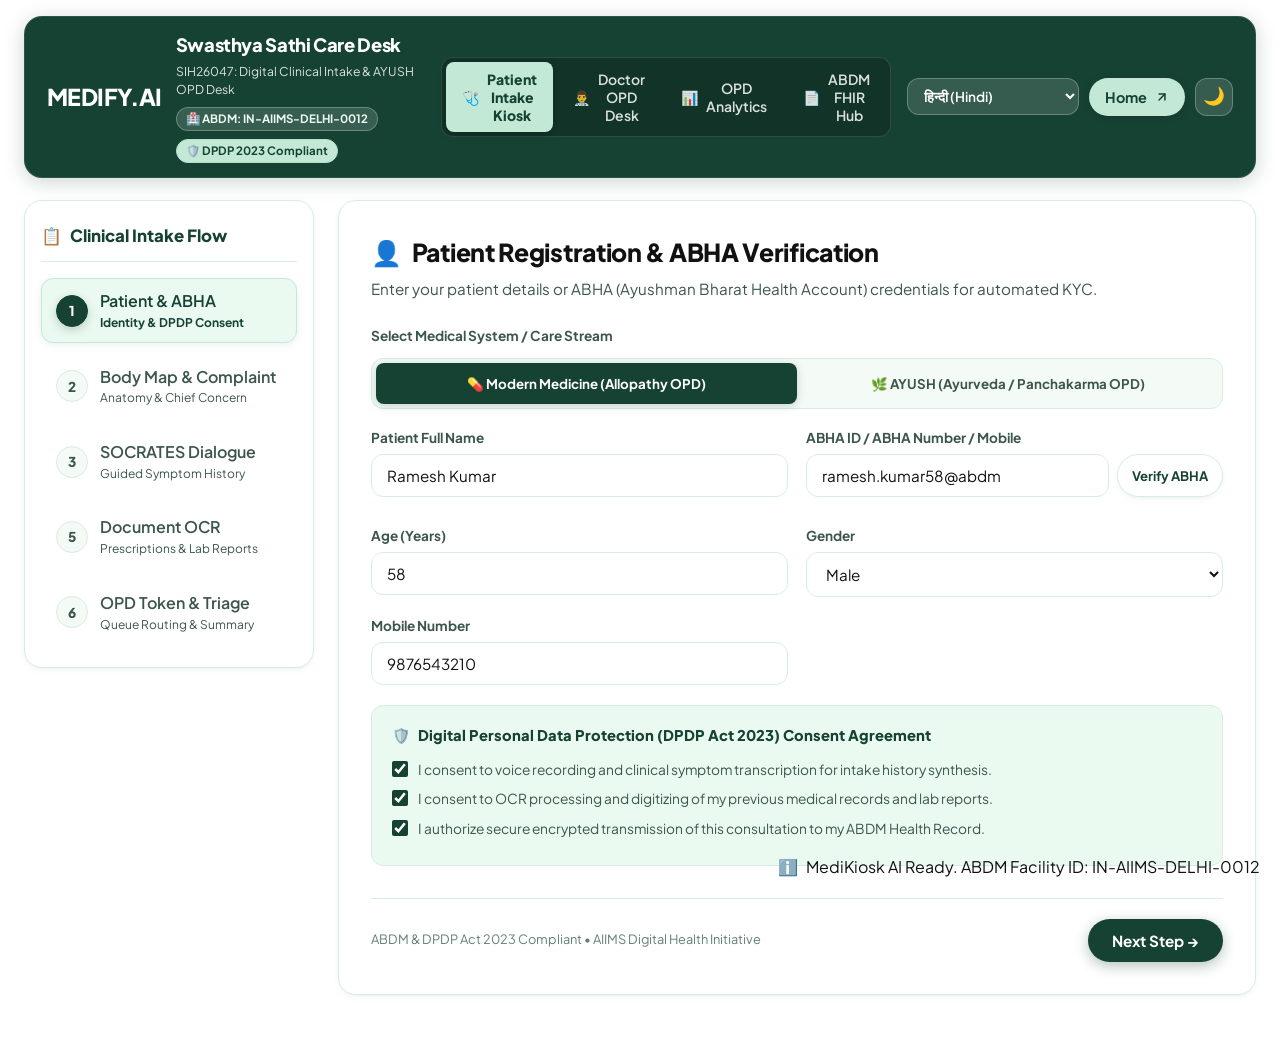
==== commit 9afb043d: "ui change" ====
--- a/frontend/app.html
+++ b/frontend/app.html
@@ -6,11 +6,11 @@
   <meta name="viewport" content="width=device-width, initial-scale=1.0">
   <title>Swasthya Sathi | Caring Digital Clinical Intake & AYUSH Care Desk</title>
 
-  <!-- Modern Typography (Outfit & Inter) -->
+  <!-- Modern Typography (Plus Jakarta Sans & Fira Code) -->
   <link rel="preconnect" href="https://fonts.googleapis.com">
   <link rel="preconnect" href="https://fonts.gstatic.com" crossorigin>
   <link
-    href="https://fonts.googleapis.com/css2?family=Inter:wght@400;500;600;700&family=Outfit:wght@400;500;600;700;800&family=Fira+Code:wght@400;500&display=swap"
+    href="https://fonts.googleapis.com/css2?family=Plus+Jakarta+Sans:wght@400;500;600;700;800;900&family=Fira+Code:wght@400;500&display=swap"
     rel="stylesheet">
 
   <!-- Stylesheet -->
@@ -24,7 +24,7 @@
     <!-- Top Navigation & Header -->
     <header class="header-bar">
       <div class="brand-section">
-        <div class="brand-logo-badge">🩺</div>
+        <a href="index.html" class="logo-link">MEDIFY.AI</a>
         <div class="brand-info">
           <h1 data-i18n="appTitle">Swasthya Sathi Care Desk</h1>
           <div class="sub-tag">
@@ -64,8 +64,11 @@
           <option value="kn">ಕನ್ನಡ (Kannada)</option>
         </select>
 
-        <a href="index.html" class="btn btn-secondary btn-sm" style="display:inline-flex; align-items:center; gap:6px; text-decoration:none; padding: 6px 12px; font-weight:600; border-radius:8px;" title="Back to Landing Page">
-          <span>🏠</span> <span>Home</span>
+        <a href="index.html" class="btn btn-home-cta" title="Back to Landing Page">
+          <span>Home</span>
+          <span class="home-arrow" aria-hidden="true">
+            <svg viewBox="0 0 24 24" width="14" height="14" fill="none" stroke="currentColor" stroke-width="2.6" stroke-linecap="round" stroke-linejoin="round"><line x1="7" y1="17" x2="17" y2="7"></line><polyline points="7 7 17 7 17 17"></polyline></svg>
+          </span>
         </a>
 
         <button type="button" id="themeToggleBtn" class="icon-btn" title="Switch to Dark Mode" aria-label="Switch to Dark Mode" aria-pressed="false">
@@ -242,7 +245,7 @@
                   <svg viewBox="0 0 200 320" style="width:100%;height:100%;">
                     <!-- Head -->
                     <circle cx="100" cy="35" r="22" class="body-region-target" data-region="head" />
-                    <text x="100" y="38" text-anchor="middle" fill="#334155" font-size="9" font-weight="600"
+                    <text x="100" y="38" text-anchor="middle" font-size="9" font-weight="700"
                       pointer-events="none">Head</text>
 
                     <!-- Neck -->
@@ -250,12 +253,12 @@
 
                     <!-- Chest -->
                     <path d="M72 72 L128 72 L120 135 L80 135 Z" class="body-region-target active" data-region="chest" />
-                    <text x="100" y="105" text-anchor="middle" fill="#334155" font-size="10" font-weight="600"
+                    <text x="100" y="105" text-anchor="middle" font-size="10" font-weight="700"
                       pointer-events="none">Chest</text>
 
                     <!-- Abdomen -->
                     <path d="M80 138 L120 138 L115 185 L85 185 Z" class="body-region-target" data-region="abdomen" />
-                    <text x="100" y="162" text-anchor="middle" fill="#334155" font-size="10" font-weight="600"
+                    <text x="100" y="162" text-anchor="middle" font-size="10" font-weight="700"
                       pointer-events="none">Abdomen</text>
 
                     <!-- Arms -->
@@ -268,7 +271,7 @@
                     <!-- Legs & Knees -->
                     <path d="M82 218 L76 300 L90 300 L97 218 Z" class="body-region-target" data-region="joints" />
                     <path d="M118 218 L124 300 L110 300 L103 218 Z" class="body-region-target" data-region="joints" />
-                    <text x="100" y="260" text-anchor="middle" fill="#334155" font-size="10" font-weight="600"
+                    <text x="100" y="260" text-anchor="middle" font-size="10" font-weight="700"
                       pointer-events="none">Joints</text>
                   </svg>
                 </div>
@@ -456,7 +459,7 @@
                   <rect x="73" y="18" width="9" height="9" fill="#0f172a" />
                   <rect x="18" y="73" width="9" height="9" fill="#0f172a" />
                   <rect x="42" y="15" width="10" height="10" fill="#0f172a" />
-                  <rect x="42" y="40" width="16" height="16" fill="#0ea5e9" />
+                  <rect x="42" y="40" width="16" height="16" fill="#164234" />
                   <rect x="65" y="65" width="12" height="12" fill="#0f172a" />
                   <rect x="80" y="80" width="10" height="10" fill="#0f172a" />
                 </svg>
--- a/frontend/css/styles.css
+++ b/frontend/css/styles.css
@@ -1,39 +1,46 @@
 /* ==========================================================================
-   Swasthya Sathi | MediKiosk & AyurKiosk - Human-Centered Pure White Clinical Design
+   Medify.AI & Swasthya Sathi - Pure White & Pine / Mint Green Theme
+   Matching Landing Page (index.html / style.css) Design Language
    SIH26047: Caring Digital Clinical Intake & AYUSH OPD Platform
    ========================================================================== */
 
 :root {
-  /* Pure White Clinical Theme */
+  /* Pure White & Healing Herbal Green Palette */
   --bg-primary: #ffffff;
-  --bg-secondary: #ffffff;
-  --bg-tertiary: #f8fafc;
+  --bg-secondary: #f4fbf7;
+  --bg-tertiary: #eafaf0;
   --bg-card: #ffffff;
-  --bg-card-hover: #f8fafc;
-  --bg-glass: #ffffff;
-  --border-color: #e5e7eb;
-  --border-hover: #d1d5db;
-  --border-focus: #0284c7;
-
-  /* Text Colors - Deep Warm Slate (High contrast, crisp, readable) */
-  --text-main: #0f172a;
-  --text-muted: #475569;
-  --text-dim: #64748b;
+  --bg-card-hover: #f0f9f4;
+  --bg-glass: rgba(255, 255, 255, 0.92);
+  --border-color: #d8ede2;
+  --border-hover: #bde0cf;
+  --border-focus: #164234;
+
+  /* Typography Colors - High Contrast Deep Slate & Forest Pine */
+  --text-main: #111111;
+  --text-muted: #3d564b;
+  --text-dim: #648074;
   --text-inverse: #ffffff;
 
-  /* Caring Clinical Brand Accents (Healing Sky & Warm Ocean) */
-  --primary: #0284c7;
-  --primary-hover: #0369a1;
-  --primary-light: #e0f2fe;
-  --primary-subtle: #f0f9ff;
-  --primary-glow: rgba(2, 132, 199, 0.16);
-  --cyan-accent: #0284c7;
-
-  /* AYUSH Brand Accents (Herbal Jade & Warm Honey Amber) */
-  --ayush-primary: #d97706;
+  /* Signature Forest Pine Green & Mint Accents (Exact Landing Page Match) */
+  --primary: #164234;
+  --primary-hover: #11362a;
+  --primary-light: #c3e8d6;
+  --primary-subtle: #eafaf0;
+  --primary-glow: rgba(22, 66, 52, 0.22);
+  --cyan-accent: #164234;
+
+  /* Mint & Sage Specific Tokens */
+  --mint-accent: #c3e8d6;
+  --mint-hover: #b3dfcb;
+  --mint-subtle: #eafaf0;
+  --mint-dark: #164234;
+
+  /* AYUSH Brand Accents (Herbal Emerald & Warm Honey Amber) */
+  --ayush-primary: #164234;
   --ayush-secondary: #059669;
-  --ayush-light: #fffbeb;
-  --ayush-glow: rgba(217, 119, 6, 0.18);
+  --ayush-light: #eafaf0;
+  --ayush-glow: rgba(22, 66, 52, 0.18);
   --ayush-herb: #16a34a;
 
   /* Triage Colors - Reassuring, Clear, Empathetic */
@@ -46,30 +53,30 @@
   --triage-yellow-bg: #fffbeb;
   --triage-yellow-border: #fde68a;
 
-  --triage-green: #059669;
-  --triage-green-bg: #ecfdf5;
-  --triage-green-border: #a7f3d0;
+  --triage-green: #164234;
+  --triage-green-bg: #eafaf0;
+  --triage-green-border: #bde0cf;
 
   /* Status Badges */
-  --badge-abdm: #4f46e5;
-  --badge-abdm-bg: #eef2ff;
-  --badge-abdm-border: #c7d2fe;
-
-  --badge-dpdp: #059669;
-  --badge-dpdp-bg: #ecfdf5;
-  --badge-dpdp-border: #a7f3d0;
-
-  /* Soft Human Elevation & Shadows */
-  --shadow-sm: 0 1px 3px 0 rgba(0, 0, 0, 0.05), 0 1px 2px -1px rgba(0, 0, 0, 0.03);
-  --shadow-md: 0 4px 14px -2px rgba(0, 0, 0, 0.06), 0 2px 6px -2px rgba(0, 0, 0, 0.03);
-  --shadow-lg: 0 10px 25px -4px rgba(0, 0, 0, 0.08), 0 4px 10px -3px rgba(0, 0, 0, 0.04);
-  --shadow-glow: 0 0 20px var(--primary-glow);
+  --badge-abdm: #164234;
+  --badge-abdm-bg: #eafaf0;
+  --badge-abdm-border: #c3e8d6;
+
+  --badge-dpdp: #164234;
+  --badge-dpdp-bg: #c3e8d6;
+  --badge-dpdp-border: #a1d4bc;
+
+  /* Soft Organic Elevation & Shadows */
+  --shadow-sm: 0 2px 6px rgba(22, 66, 52, 0.05), 0 1px 3px rgba(0, 0, 0, 0.03);
+  --shadow-md: 0 6px 18px rgba(22, 66, 52, 0.08), 0 2px 6px rgba(0, 0, 0, 0.03);
+  --shadow-lg: 0 12px 30px rgba(22, 66, 52, 0.13), 0 4px 10px rgba(0, 0, 0, 0.05);
+  --shadow-glow: 0 0 22px var(--primary-glow);
 
   /* Radius & Transitions */
   --radius-sm: 8px;
   --radius-md: 12px;
-  --radius-lg: 16px;
-  --radius-xl: 22px;
+  --radius-lg: 18px;
+  --radius-xl: 24px;
   --radius-full: 9999px;
   --transition-fast: 0.15s cubic-bezier(0.4, 0, 0.2, 1);
   --transition-normal: 0.25s cubic-bezier(0.4, 0, 0.2, 1);
@@ -111,11 +118,12 @@
 html, body {
   background-color: var(--bg-primary) !important;
   color: var(--text-main);
-  font-family: 'Outfit', 'Inter', -apple-system, BlinkMacSystemFont, "Segoe UI", Roboto, sans-serif;
+  font-family: 'Plus Jakarta Sans', -apple-system, BlinkMacSystemFont, 'Segoe UI', Roboto, sans-serif;
   line-height: 1.55;
   min-height: 100vh;
   overflow-x: hidden;
   -webkit-font-smoothing: antialiased;
+  -moz-osx-font-smoothing: grayscale;
 }
 
 /* Scrollbar */
@@ -125,7 +133,7 @@
 }
 
 ::-webkit-scrollbar-track {
-  background: var(--bg-card);
+  background: var(--bg-secondary);
 }
 
 ::-webkit-scrollbar-thumb {
@@ -148,55 +156,62 @@
   background-color: var(--bg-primary);
 }
 
-/* Header & Top Navigation */
+/* ==========================================================================
+   HEADER & NAVIGATION (Matching Landing Page Forest Green Navbar)
+   ========================================================================== */
 .header-bar {
-  background: var(--bg-card);
-  border: 1px solid var(--border-color);
+  background: #164234;
+  border: 1px solid rgba(255, 255, 255, 0.1);
   border-radius: var(--radius-lg);
-  padding: 12px 20px;
+  padding: 14px 22px;
   display: flex;
   align-items: center;
   justify-content: space-between;
   gap: 16px;
-  margin-bottom: 20px;
-  box-shadow: var(--shadow-sm);
+  margin-bottom: 22px;
+  box-shadow: 0 4px 20px rgba(22, 66, 52, 0.22);
   position: sticky;
   top: 12px;
   z-index: 100;
+  color: #ffffff;
 }
 
 .brand-section {
   display: flex;
   align-items: center;
-  gap: 12px;
-}
-
-.brand-logo-badge {
-  width: 44px;
-  height: 44px;
-  border-radius: var(--radius-md);
-  background: linear-gradient(135deg, #0284c7, #059669);
-  display: flex;
-  align-items: center;
-  justify-content: center;
-  color: white;
-  font-size: 22px;
-  box-shadow: 0 2px 8px rgba(2, 132, 199, 0.25);
+  gap: 14px;
+}
+
+.logo-link {
+  font-size: 1.45rem;
+  font-weight: 900;
+  color: #ffffff;
+  letter-spacing: -0.6px;
+  text-decoration: none;
+  display: flex;
+  align-items: center;
+  gap: 8px;
+  transition: opacity 0.2s ease;
+  white-space: nowrap;
+}
+
+.logo-link:hover {
+  opacity: 0.9;
 }
 
 .brand-info h1 {
-  font-size: 1.25rem;
-  font-weight: 700;
+  font-size: 1.15rem;
+  font-weight: 800;
   letter-spacing: -0.02em;
   display: flex;
   align-items: center;
   gap: 8px;
-  color: var(--text-main);
+  color: #ffffff;
 }
 
 .brand-info .sub-tag {
-  font-size: 0.78rem;
-  color: var(--text-muted);
+  font-size: 0.76rem;
+  color: rgba(255, 255, 255, 0.85);
   display: flex;
   align-items: center;
   flex-wrap: wrap;
@@ -208,33 +223,33 @@
   display: inline-flex;
   align-items: center;
   gap: 5px;
-  background: var(--badge-abdm-bg);
-  color: var(--badge-abdm);
-  border: 1px solid var(--badge-abdm-border);
+  background: rgba(255, 255, 255, 0.15);
+  color: #eafaf0;
+  border: 1px solid rgba(255, 255, 255, 0.25);
   padding: 2px 9px;
   border-radius: var(--radius-full);
   font-size: 0.72rem;
-  font-weight: 600;
+  font-weight: 700;
 }
 
 .dpdp-badge {
   display: inline-flex;
   align-items: center;
   gap: 5px;
-  background: var(--triage-green-bg);
-  color: var(--triage-green);
-  border: 1px solid var(--triage-green-border);
+  background: var(--mint-accent);
+  color: #164234;
+  border: 1px solid var(--mint-hover);
   padding: 2px 9px;
   border-radius: var(--radius-full);
   font-size: 0.72rem;
-  font-weight: 600;
+  font-weight: 700;
 }
 
 /* Nav Tabs */
 .nav-tabs-wrapper {
   display: flex;
-  background: var(--bg-secondary);
-  border: 1px solid var(--border-color);
+  background: rgba(0, 0, 0, 0.22);
+  border: 1px solid rgba(255, 255, 255, 0.12);
   padding: 4px;
   border-radius: var(--radius-md);
   gap: 4px;
@@ -243,11 +258,12 @@
 .nav-tab-btn {
   background: transparent;
   border: none;
-  color: var(--text-muted);
+  color: rgba(255, 255, 255, 0.85);
   padding: 8px 16px;
   border-radius: var(--radius-sm);
   font-size: 0.875rem;
   font-weight: 600;
+  font-family: inherit;
   cursor: pointer;
   display: flex;
   align-items: center;
@@ -256,46 +272,80 @@
 }
 
 .nav-tab-btn:hover {
-  color: var(--text-main);
-  background: rgba(0, 0, 0, 0.04);
+  color: #ffffff;
+  background: rgba(255, 255, 255, 0.12);
 }
 
 .nav-tab-btn.active {
-  background: var(--bg-card);
-  color: var(--primary);
-  box-shadow: 0 2px 6px rgba(0, 0, 0, 0.08);
-  font-weight: 700;
+  background: var(--mint-accent);
+  color: #164234;
+  box-shadow: 0 2px 8px rgba(0, 0, 0, 0.18);
+  font-weight: 800;
 }
 
 /* Header Right Actions */
 .header-actions {
   display: flex;
   align-items: center;
-  gap: 8px;
+  gap: 10px;
 }
 
 .lang-selector {
-  background: var(--bg-card);
-  color: var(--text-main);
-  border: 1px solid var(--border-color);
+  background: rgba(255, 255, 255, 0.14);
+  color: #ffffff;
+  border: 1px solid rgba(255, 255, 255, 0.25);
   padding: 8px 12px;
   border-radius: var(--radius-md);
   font-size: 0.85rem;
   font-weight: 600;
+  font-family: inherit;
   cursor: pointer;
   outline: none;
   transition: var(--transition-fast);
 }
 
+.lang-selector option {
+  background: #164234;
+  color: #ffffff;
+}
+
 .lang-selector:focus {
-  border-color: var(--border-focus);
-  box-shadow: 0 0 0 3px var(--primary-glow);
+  border-color: var(--mint-accent);
+  box-shadow: 0 0 0 3px rgba(195, 232, 214, 0.35);
+}
+
+.btn-home-cta {
+  background-color: var(--mint-accent) !important;
+  color: #164234 !important;
+  font-weight: 700 !important;
+  font-size: 0.9rem !important;
+  padding: 8px 16px !important;
+  border-radius: var(--radius-full);
+  display: inline-flex !important;
+  align-items: center;
+  gap: 6px;
+  box-shadow: 0 2px 8px rgba(0, 0, 0, 0.12);
+  transition: transform 0.2s ease, box-shadow 0.2s ease, background-color 0.2s ease !important;
+  border: none;
+  text-decoration: none;
+}
+
+.btn-home-cta:hover {
+  background-color: var(--mint-hover) !important;
+  transform: translateY(-1px);
+  box-shadow: 0 4px 12px rgba(0, 0, 0, 0.18);
+}
+
+.home-arrow {
+  display: inline-flex;
+  align-items: center;
+  justify-content: center;
 }
 
 .icon-btn {
-  background: var(--bg-card);
-  border: 1px solid var(--border-color);
-  color: var(--text-main);
+  background: rgba(255, 255, 255, 0.14);
+  border: 1px solid rgba(255, 255, 255, 0.25);
+  color: #ffffff;
   width: 38px;
   height: 38px;
   border-radius: var(--radius-md);
@@ -308,8 +358,8 @@
 }
 
 .icon-btn:hover {
-  background: var(--bg-tertiary);
-  border-color: var(--border-hover);
+  background: rgba(255, 255, 255, 0.24);
+  border-color: rgba(255, 255, 255, 0.4);
 }
 
 /* Emergency Red Flag Ticker */
@@ -372,7 +422,7 @@
 @keyframes fadeIn {
   from {
     opacity: 0;
-    transform: translateY(4px);
+    transform: translateY(6px);
   }
   to {
     opacity: 1;
@@ -385,7 +435,7 @@
    ========================================================================== */
 .kiosk-container {
   display: grid;
-  grid-template-columns: 280px 1fr;
+  grid-template-columns: 290px 1fr;
   gap: 24px;
 }
 
@@ -403,28 +453,28 @@
   padding: 22px 16px;
   display: flex;
   flex-direction: column;
-  gap: 12px;
+  gap: 10px;
   box-shadow: var(--shadow-sm);
   height: fit-content;
 }
 
 .kiosk-stepper-title {
   font-size: 1.05rem;
-  font-weight: 700;
-  color: var(--text-main);
+  font-weight: 800;
+  color: var(--primary);
   display: flex;
   align-items: center;
   gap: 8px;
   padding-bottom: 12px;
   border-bottom: 1px solid var(--border-color);
-  margin-bottom: 4px;
+  margin-bottom: 6px;
 }
 
 .kiosk-step-item {
   display: flex;
   align-items: center;
   gap: 12px;
-  padding: 10px 12px;
+  padding: 10px 14px;
   border-radius: var(--radius-md);
   background: var(--bg-card);
   color: var(--text-muted);
@@ -434,19 +484,20 @@
 }
 
 .kiosk-step-item:hover {
-  background: var(--bg-tertiary);
+  background: var(--bg-secondary);
   color: var(--text-main);
 }
 
 .kiosk-step-item.active {
   background: var(--primary-subtle);
-  border-color: rgba(2, 132, 199, 0.25);
+  border-color: var(--mint-accent);
   color: var(--primary);
-  font-weight: 600;
+  font-weight: 700;
+  box-shadow: 0 2px 8px rgba(22, 66, 52, 0.08);
 }
 
 .kiosk-step-item.completed {
-  color: var(--triage-green);
+  color: #164234;
 }
 
 .step-num-badge {
@@ -459,7 +510,7 @@
   align-items: center;
   justify-content: center;
   font-size: 0.85rem;
-  font-weight: 700;
+  font-weight: 800;
   color: var(--text-muted);
   flex-shrink: 0;
   transition: var(--transition-fast);
@@ -469,13 +520,13 @@
   background: var(--primary);
   color: white;
   border-color: var(--primary);
-  box-shadow: 0 2px 8px var(--primary-glow);
+  box-shadow: 0 3px 10px var(--primary-glow);
 }
 
 .kiosk-step-item.completed .step-num-badge {
-  background: var(--triage-green);
-  color: white;
-  border-color: var(--triage-green);
+  background: var(--mint-accent);
+  color: var(--primary);
+  border-color: var(--mint-hover);
 }
 
 /* Kiosk Main Content Panel */
@@ -505,10 +556,11 @@
 }
 
 .step-header h2 {
-  font-size: 1.5rem;
-  font-weight: 700;
+  font-size: 1.55rem;
+  font-weight: 800;
   margin-bottom: 6px;
   color: var(--text-main);
+  letter-spacing: -0.3px;
   display: flex;
   align-items: center;
   gap: 10px;
@@ -540,7 +592,7 @@
 
 .form-label {
   font-size: 0.85rem;
-  font-weight: 600;
+  font-weight: 700;
   color: var(--text-muted);
   display: flex;
   align-items: center;
@@ -564,7 +616,7 @@
 .form-input:focus,
 .form-select:focus,
 .form-textarea:focus {
-  border-color: var(--border-focus);
+  border-color: var(--primary);
   box-shadow: 0 0 0 3px var(--primary-glow);
 }
 
@@ -593,7 +645,8 @@
   background: transparent;
   padding: 12px 16px;
   border-radius: var(--radius-sm);
-  font-weight: 600;
+  font-weight: 700;
+  font-family: inherit;
   color: var(--text-muted);
   cursor: pointer;
   display: flex;
@@ -604,32 +657,32 @@
 }
 
 .stream-option-btn.active.allopathy {
-  background: var(--bg-card);
-  color: var(--primary);
-  box-shadow: 0 2px 6px rgba(0, 0, 0, 0.08);
+  background: var(--primary);
+  color: #ffffff;
+  box-shadow: 0 2px 8px var(--primary-glow);
   font-weight: 700;
 }
 
 .stream-option-btn.active.ayush {
-  background: var(--bg-card);
-  color: var(--ayush-primary);
-  box-shadow: 0 2px 6px rgba(0, 0, 0, 0.08);
+  background: var(--primary);
+  color: #ffffff;
+  box-shadow: 0 2px 8px var(--primary-glow);
   font-weight: 700;
 }
 
 /* DPDP Consent Box */
 .dpdp-consent-box {
-  background: var(--triage-green-bg);
-  border: 1px solid var(--triage-green-border);
+  background: var(--bg-tertiary);
+  border: 1px solid var(--border-color);
   border-radius: var(--radius-md);
   padding: 18px 20px;
   margin-top: 20px;
 }
 
 .dpdp-consent-title {
-  font-size: 0.9rem;
-  font-weight: 700;
-  color: var(--triage-green);
+  font-size: 0.92rem;
+  font-weight: 800;
+  color: var(--primary);
   display: flex;
   align-items: center;
   gap: 8px;
@@ -640,14 +693,14 @@
   display: flex;
   align-items: flex-start;
   gap: 10px;
-  font-size: 0.85rem;
+  font-size: 0.86rem;
   color: var(--text-muted);
   margin-bottom: 8px;
   cursor: pointer;
 }
 
 .consent-checkbox-item input[type="checkbox"] {
-  accent-color: var(--triage-green);
+  accent-color: var(--primary);
   width: 16px;
   height: 16px;
   margin-top: 2px;
@@ -690,21 +743,27 @@
 .body-region-target {
   cursor: pointer;
   transition: var(--transition-fast);
-  fill: #e2e8f0;
-  stroke: #94a3b8;
+  fill: #e6f3ec;
+  stroke: #a8d5c0;
   stroke-width: 1.5;
 }
 
 .body-region-target:hover {
-  fill: #bae6fd;
-  stroke: #0284c7;
-  filter: drop-shadow(0 2px 6px rgba(2, 132, 199, 0.2));
+  fill: var(--mint-accent);
+  stroke: var(--primary);
+  filter: drop-shadow(0 2px 6px rgba(22, 66, 52, 0.25));
 }
 
 .body-region-target.active {
-  fill: #0284c7;
-  stroke: #0369a1;
-  filter: drop-shadow(0 4px 10px rgba(2, 132, 199, 0.3));
+  fill: var(--primary);
+  stroke: var(--primary-hover);
+  filter: drop-shadow(0 4px 10px rgba(22, 66, 52, 0.35));
+}
+
+.body-region-target.active + text,
+.body-svg-container text {
+  fill: #164234;
+  font-weight: 700;
 }
 
 .body-quick-pills {
@@ -719,23 +778,26 @@
   background: var(--bg-secondary);
   border: 1px solid var(--border-color);
   color: var(--text-muted);
-  padding: 4px 12px;
+  padding: 5px 14px;
   border-radius: var(--radius-full);
   font-size: 0.78rem;
-  font-weight: 600;
+  font-weight: 700;
+  font-family: inherit;
   cursor: pointer;
   transition: var(--transition-fast);
 }
 
 .body-pill-btn:hover {
-  background: var(--border-color);
-  color: var(--text-main);
+  background: var(--mint-accent);
+  color: var(--primary);
+  border-color: var(--mint-hover);
 }
 
 .body-pill-btn.active {
   background: var(--primary);
   color: white;
   border-color: var(--primary);
+  box-shadow: 0 2px 6px var(--primary-glow);
 }
 
 /* Complaints Grid */
@@ -773,7 +835,7 @@
 }
 
 .complaint-card .title-row {
-  font-weight: 700;
+  font-weight: 800;
   font-size: 0.95rem;
   color: var(--text-main);
   display: flex;
@@ -782,9 +844,9 @@
 }
 
 .complaint-card .vernacular-name {
-  font-size: 0.85rem;
+  font-size: 0.86rem;
   color: var(--primary);
-  font-weight: 600;
+  font-weight: 700;
 }
 
 .complaint-card .specialty-tag {
@@ -793,6 +855,7 @@
   text-transform: uppercase;
   letter-spacing: 0.04em;
   margin-top: 4px;
+  font-weight: 600;
 }
 
 .high-risk-indicator {
@@ -818,7 +881,7 @@
 }
 
 .voice-mic-btn {
-  background: linear-gradient(135deg, #f43f5e, #e11d48);
+  background: linear-gradient(135deg, #164234, #059669);
   color: white;
   border: none;
   width: 50px;
@@ -829,13 +892,14 @@
   justify-content: center;
   font-size: 1.3rem;
   cursor: pointer;
-  box-shadow: 0 3px 12px rgba(244, 63, 94, 0.35);
+  box-shadow: 0 4px 14px rgba(22, 66, 52, 0.35);
   transition: var(--transition-normal);
   flex-shrink: 0;
 }
 
 .voice-mic-btn:hover {
   transform: scale(1.05);
+  background: linear-gradient(135deg, #11362a, #047857);
 }
 
 .voice-mic-btn.recording {
@@ -849,7 +913,7 @@
 
 .voice-status-text .status-label {
   font-size: 0.92rem;
-  font-weight: 600;
+  font-weight: 700;
   color: var(--text-main);
 }
 
@@ -877,25 +941,11 @@
   animation: wave 0.8s infinite ease-in-out alternate;
 }
 
-.waveform-bar:nth-child(1) {
-  animation-delay: 0.1s;
-}
-
-.waveform-bar:nth-child(2) {
-  animation-delay: 0.2s;
-}
-
-.waveform-bar:nth-child(3) {
-  animation-delay: 0.3s;
-}
-
-.waveform-bar:nth-child(4) {
-  animation-delay: 0.4s;
-}
-
-.waveform-bar:nth-child(5) {
-  animation-delay: 0.5s;
-}
+.waveform-bar:nth-child(1) { animation-delay: 0.1s; }
+.waveform-bar:nth-child(2) { animation-delay: 0.2s; }
+.waveform-bar:nth-child(3) { animation-delay: 0.3s; }
+.waveform-bar:nth-child(4) { animation-delay: 0.4s; }
+.waveform-bar:nth-child(5) { animation-delay: 0.5s; }
 
 @keyframes wave {
   0% {
@@ -921,12 +971,12 @@
   display: inline-flex;
   align-items: center;
   gap: 6px;
-  background: var(--primary-light);
-  color: var(--primary);
-  padding: 3px 10px;
+  background: var(--mint-accent);
+  color: #164234;
+  padding: 4px 12px;
   border-radius: var(--radius-full);
-  font-size: 0.72rem;
-  font-weight: 700;
+  font-size: 0.74rem;
+  font-weight: 800;
   text-transform: uppercase;
   letter-spacing: 0.04em;
   margin-bottom: 12px;
@@ -934,7 +984,7 @@
 
 .socrates-question-heading {
   font-size: 1.25rem;
-  font-weight: 700;
+  font-weight: 800;
   color: var(--text-main);
   margin-bottom: 6px;
 }
@@ -942,7 +992,7 @@
 .socrates-question-vernacular {
   font-size: 1.05rem;
   color: var(--primary);
-  font-weight: 600;
+  font-weight: 700;
   margin-bottom: 20px;
 }
 
@@ -964,6 +1014,7 @@
   display: flex;
   flex-direction: column;
   gap: 4px;
+  font-family: inherit;
 }
 
 .socrates-option-btn:hover {
@@ -978,7 +1029,7 @@
 }
 
 .socrates-option-btn .label-primary {
-  font-weight: 600;
+  font-weight: 700;
   font-size: 0.95rem;
 }
 
@@ -1002,7 +1053,7 @@
   justify-content: space-between;
   margin-bottom: 10px;
   font-size: 0.85rem;
-  font-weight: 600;
+  font-weight: 700;
   color: var(--text-muted);
 }
 
@@ -1010,7 +1061,7 @@
   width: 100%;
   height: 8px;
   border-radius: var(--radius-full);
-  background: linear-gradient(90deg, #059669 0%, #d97706 50%, #e11d48 100%);
+  background: linear-gradient(90deg, #164234 0%, #059669 40%, #d97706 75%, #e11d48 100%);
   outline: none;
   cursor: pointer;
   -webkit-appearance: none;
@@ -1043,7 +1094,7 @@
 .severity-score-badge {
   font-size: 1.8rem;
   font-weight: 800;
-  color: var(--text-main);
+  color: var(--primary);
 }
 
 .severity-emoji {
@@ -1069,9 +1120,9 @@
 }
 
 .ayush-question-title {
-  font-weight: 700;
+  font-weight: 800;
   font-size: 0.95rem;
-  color: var(--ayush-primary);
+  color: var(--primary);
   display: flex;
   align-items: center;
   gap: 6px;
@@ -1164,7 +1215,7 @@
 }
 
 .sample-doc-item .doc-title {
-  font-weight: 600;
+  font-weight: 700;
   font-size: 0.88rem;
   color: var(--text-main);
 }
@@ -1186,7 +1237,7 @@
 }
 
 .extracted-item-pill {
-  background: var(--bg-tertiary);
+  background: var(--bg-secondary);
   border: 1px solid var(--border-color);
   border-radius: var(--radius-sm);
   padding: 8px 12px;
@@ -1216,9 +1267,9 @@
 }
 
 .flag-badge.normal {
-  background: #ecfdf5;
-  color: #059669;
-  border: 1px solid #a7f3d0;
+  background: #eafaf0;
+  color: #164234;
+  border: 1px solid #c3e8d6;
 }
 
 /* Step 6: Token & Intake Complete */
@@ -1230,7 +1281,7 @@
   text-align: center;
   max-width: 500px;
   margin: 0 auto;
-  box-shadow: var(--shadow-md);
+  box-shadow: 0 8px 26px rgba(22, 66, 52, 0.12);
   position: relative;
 }
 
@@ -1270,53 +1321,60 @@
   border-top: 1px solid var(--border-color);
 }
 
+/* ==========================================================================
+   BUTTONS (Pill Aesthetic & Rich Forest Shadows)
+   ========================================================================== */
 .btn {
-  padding: 11px 22px;
-  border-radius: var(--radius-md);
+  padding: 12px 24px;
+  border-radius: var(--radius-full);
   font-size: 0.95rem;
-  font-weight: 600;
+  font-weight: 700;
+  font-family: inherit;
   cursor: pointer;
   display: inline-flex;
   align-items: center;
   justify-content: center;
   gap: 8px;
-  transition: var(--transition-fast);
+  transition: all 0.2s ease;
   border: none;
   text-decoration: none;
 }
 
 .btn-primary {
-  background: linear-gradient(135deg, #0284c7, #0369a1);
+  background: var(--primary);
   color: white;
-  box-shadow: 0 3px 10px var(--primary-glow);
+  box-shadow: 0 4px 14px rgba(22, 66, 52, 0.32);
 }
 
 .btn-primary:hover {
-  background: linear-gradient(135deg, #0369a1, #075985);
-  transform: translateY(-1px);
+  background: var(--primary-hover);
+  transform: translateY(-2px);
+  box-shadow: 0 6px 18px rgba(22, 66, 52, 0.42);
 }
 
 .btn-secondary {
   background: var(--bg-card);
   border: 1px solid var(--border-color);
-  color: var(--text-main);
+  color: var(--primary);
   box-shadow: var(--shadow-sm);
 }
 
 .btn-secondary:hover {
-  background: var(--bg-tertiary);
+  background: var(--bg-secondary);
   border-color: var(--border-hover);
+  color: var(--primary-hover);
 }
 
 .btn-success {
-  background: linear-gradient(135deg, #059669, #047857);
+  background: var(--primary);
   color: white;
-  box-shadow: 0 3px 10px rgba(5, 150, 105, 0.25);
+  box-shadow: 0 4px 14px rgba(22, 66, 52, 0.3);
 }
 
 .btn-success:hover {
-  background: linear-gradient(135deg, #047857, #065f46);
-  transform: translateY(-1px);
+  background: var(--primary-hover);
+  transform: translateY(-2px);
+  box-shadow: 0 6px 18px rgba(22, 66, 52, 0.4);
 }
 
 .btn-danger {
@@ -1326,8 +1384,9 @@
 }
 
 .btn-sm {
-  padding: 6px 12px;
+  padding: 7px 14px;
   font-size: 0.82rem;
+  border-radius: var(--radius-full);
 }
 
 /* ==========================================================================
@@ -1410,7 +1469,7 @@
 }
 
 .queue-item-card.routine-border {
-  border-left: 4px solid var(--triage-green);
+  border-left: 4px solid var(--primary);
 }
 
 .queue-top-row {
@@ -1422,7 +1481,7 @@
 .queue-token-badge {
   font-weight: 800;
   font-size: 0.95rem;
-  color: var(--text-main);
+  color: var(--primary);
 }
 
 .queue-wait-badge {
@@ -1431,7 +1490,7 @@
 }
 
 .queue-patient-name {
-  font-weight: 700;
+  font-weight: 800;
   font-size: 0.95rem;
 }
 
@@ -1455,7 +1514,7 @@
 }
 
 .patient-header-banner {
-  background: var(--bg-tertiary);
+  background: var(--bg-secondary);
   border: 1px solid var(--border-color);
   border-radius: var(--radius-md);
   padding: 16px 20px;
@@ -1469,14 +1528,14 @@
   width: 48px;
   height: 48px;
   border-radius: var(--radius-full);
-  background: linear-gradient(135deg, #0284c7, #4f46e5);
+  background: var(--primary);
   display: flex;
   align-items: center;
   justify-content: center;
   color: white;
   font-size: 1.25rem;
-  font-weight: 700;
-  box-shadow: 0 2px 8px rgba(2, 132, 199, 0.25);
+  font-weight: 800;
+  box-shadow: 0 4px 12px rgba(22, 66, 52, 0.25);
 }
 
 /* Case Sections */
@@ -1491,8 +1550,8 @@
 
 .case-section-title {
   font-size: 0.95rem;
-  font-weight: 700;
-  color: var(--text-main);
+  font-weight: 800;
+  color: var(--primary);
   display: flex;
   align-items: center;
   gap: 8px;
@@ -1525,6 +1584,7 @@
   padding: 4px 10px;
   border-radius: var(--radius-full);
   font-size: 0.8rem;
+  font-weight: 600;
   display: inline-flex;
   align-items: center;
   gap: 4px;
@@ -1534,18 +1594,18 @@
   background: #fff1f2;
   color: #e11d48;
   border-color: #fecdd3;
-  font-weight: 600;
+  font-weight: 700;
 }
 
 /* Diagnostic Code Suggestions */
 .code-suggestion-chip {
-  background: #eef2ff;
-  border: 1px solid #c7d2fe;
-  color: #4338ca;
+  background: var(--bg-tertiary);
+  border: 1px solid var(--border-color);
+  color: var(--primary);
   padding: 6px 12px;
   border-radius: var(--radius-full);
   font-size: 0.85rem;
-  font-weight: 600;
+  font-weight: 700;
   cursor: pointer;
   display: inline-flex;
   align-items: center;
@@ -1554,8 +1614,9 @@
 }
 
 .code-suggestion-chip:hover {
-  background: #e0e7ff;
-  border-color: #a5b4fc;
+  background: var(--mint-accent);
+  border-color: var(--mint-hover);
+  transform: translateY(-1px);
 }
 
 .code-suggestion-chip.namaste {
@@ -1579,14 +1640,14 @@
 .prescription-table th {
   text-align: left;
   padding: 10px;
-  background: var(--bg-tertiary);
+  background: var(--bg-secondary);
   color: var(--text-muted);
-  font-weight: 600;
+  font-weight: 700;
   border-bottom: 1px solid var(--border-color);
 }
 
 .prescription-table td {
-  padding: 8px 10px;
+  padding: 10px;
   border-bottom: 1px solid var(--border-color);
 }
 
@@ -1609,6 +1670,12 @@
   align-items: center;
   gap: 16px;
   box-shadow: var(--shadow-sm);
+  transition: transform var(--transition-fast);
+}
+
+.stat-metric-card:hover {
+  transform: translateY(-2px);
+  box-shadow: var(--shadow-md);
 }
 
 .stat-icon-wrapper {
@@ -1621,14 +1688,10 @@
   font-size: 1.4rem;
 }
 
-.stat-icon-wrapper.blue {
-  background: #e0f2fe;
-  color: #0284c7;
-}
-
+.stat-icon-wrapper.blue,
 .stat-icon-wrapper.green {
-  background: #ecfdf5;
-  color: #059669;
+  background: var(--mint-accent);
+  color: var(--primary);
 }
 
 .stat-icon-wrapper.red {
@@ -1643,7 +1706,7 @@
 
 .stat-val {
   font-size: 1.8rem;
-  font-weight: 800;
+  font-weight: 900;
   color: var(--text-main);
   line-height: 1.1;
 }
@@ -1651,17 +1714,18 @@
 .stat-desc {
   font-size: 0.82rem;
   color: var(--text-muted);
+  font-weight: 600;
 }
 
 /* JSON Code Viewer */
 .json-viewer-box {
-  background: var(--bg-tertiary);
-  border: 1px solid var(--border-color);
+  background: #0d221a;
+  border: 1px solid #1c4a39;
   border-radius: var(--radius-md);
   padding: 18px;
   font-family: 'Fira Code', 'Courier New', monospace;
   font-size: 0.85rem;
-  color: #0369a1;
+  color: #6ee7b7;
   max-height: 500px;
   overflow: auto;
   white-space: pre-wrap;
@@ -1671,7 +1735,7 @@
 .modal-backdrop {
   position: fixed;
   inset: 0;
-  background: rgba(15, 23, 42, 0.45);
+  background: rgba(22, 66, 52, 0.45);
   backdrop-filter: blur(6px);
   z-index: 200;
   display: none;
@@ -1720,33 +1784,38 @@
 }
 
 /* ==========================================================================
-   DARK MODE
+   DARK MODE - Forest Pine & Glowing Mint Emerald Obsidian
    ========================================================================== */
 [data-theme="dark"] {
   color-scheme: dark;
 
-  --bg-primary: #0b1120;
-  --bg-secondary: #111827;
-  --bg-tertiary: #172033;
-  --bg-card: #111827;
-  --bg-card-hover: #1b2638;
-  --bg-glass: #111827;
-
-  --border-color: #263244;
-  --border-hover: #3a4a61;
-  --border-focus: #38bdf8;
-
-  --text-main: #f8fafc;
-  --text-muted: #cbd5e1;
-  --text-dim: #94a3b8;
-  --text-inverse: #0b1120;
-
-  --primary: #38bdf8;
-  --primary-hover: #7dd3fc;
-  --primary-light: #0c2a3b;
-  --primary-subtle: #10283a;
-  --primary-glow: rgba(56, 189, 248, 0.2);
-  --cyan-accent: #38bdf8;
+  --bg-primary: #071711;
+  --bg-secondary: #0d221a;
+  --bg-tertiary: #132e24;
+  --bg-card: #0e261e;
+  --bg-card-hover: #16382c;
+  --bg-glass: rgba(14, 38, 30, 0.94);
+
+  --border-color: #1b4536;
+  --border-hover: #265e4b;
+  --border-focus: #5eead4;
+
+  --text-main: #f0fdf4;
+  --text-muted: #a7d7c5;
+  --text-dim: #6ea18f;
+  --text-inverse: #071711;
+
+  --primary: #5eead4;
+  --primary-hover: #99f6e4;
+  --primary-light: #13392d;
+  --primary-subtle: #0f2c22;
+  --primary-glow: rgba(94, 234, 212, 0.25);
+  --cyan-accent: #5eead4;
+
+  --mint-accent: #235946;
+  --mint-hover: #2d735a;
+  --mint-subtle: #132e24;
+  --mint-dark: #5eead4;
 
   --ayush-primary: #f59e0b;
   --ayush-secondary: #34d399;
@@ -1758,17 +1827,80 @@
   --triage-red-border: #6b2330;
   --triage-yellow-bg: #342711;
   --triage-yellow-border: #6b531c;
-  --triage-green-bg: #0d3025;
-  --triage-green-border: #1f604c;
-
-  --badge-abdm-bg: #1d1b4b;
-  --badge-abdm-border: #37317c;
-  --badge-dpdp-bg: #0d3025;
-  --badge-dpdp-border: #1f604c;
-
-  --shadow-sm: 0 1px 3px rgba(0, 0, 0, 0.28), 0 1px 2px rgba(0, 0, 0, 0.2);
-  --shadow-md: 0 6px 18px rgba(0, 0, 0, 0.28);
-  --shadow-lg: 0 14px 35px rgba(0, 0, 0, 0.4);
+  --triage-green-bg: #0f2c22;
+  --triage-green-border: #235946;
+
+  --badge-abdm-bg: #132e24;
+  --badge-abdm-border: #235946;
+  --badge-dpdp-bg: #132e24;
+  --badge-dpdp-border: #235946;
+
+  --shadow-sm: 0 1px 3px rgba(0, 0, 0, 0.35), 0 1px 2px rgba(0, 0, 0, 0.25);
+  --shadow-md: 0 6px 18px rgba(0, 0, 0, 0.35);
+  --shadow-lg: 0 14px 35px rgba(0, 0, 0, 0.5);
+}
+
+[data-theme="dark"] .header-bar {
+  background: #091c15;
+  border-color: #1b4536;
+}
+
+[data-theme="dark"] .nav-tab-btn.active {
+  background: #5eead4;
+  color: #071711;
+}
+
+[data-theme="dark"] .btn-home-cta {
+  background-color: #5eead4 !important;
+  color: #071711 !important;
+}
+
+[data-theme="dark"] .btn-primary {
+  background: #5eead4;
+  color: #071711;
+  box-shadow: 0 4px 14px rgba(94, 234, 212, 0.3);
+}
+
+[data-theme="dark"] .btn-primary:hover {
+  background: #99f6e4;
+  box-shadow: 0 6px 18px rgba(94, 234, 212, 0.4);
+}
+
+[data-theme="dark"] .btn-secondary {
+  background: var(--bg-card);
+  border-color: var(--border-color);
+  color: #5eead4;
+}
+
+[data-theme="dark"] .btn-secondary:hover {
+  background: var(--bg-card-hover);
+  border-color: var(--border-hover);
+}
+
+[data-theme="dark"] .stat-icon-wrapper.blue,
+[data-theme="dark"] .stat-icon-wrapper.green {
+  background: #132e24;
+  color: #5eead4;
+}
+
+[data-theme="dark"] .body-region-target {
+  fill: #132e24;
+  stroke: #265e4b;
+}
+
+[data-theme="dark"] .body-region-target:hover {
+  fill: #235946;
+  stroke: #5eead4;
+}
+
+[data-theme="dark"] .body-region-target.active {
+  fill: #5eead4;
+  stroke: #99f6e4;
+}
+
+[data-theme="dark"] .body-region-target.active + text,
+[data-theme="dark"] .body-svg-container text {
+  fill: #f0fdf4;
 }
 
 [data-theme="dark"] ::-webkit-scrollbar-track {
@@ -1777,17 +1909,7 @@
 
 [data-theme="dark"] .nav-tab-btn:hover,
 [data-theme="dark"] .icon-btn:hover {
-  background: var(--bg-card-hover);
-}
-
-[data-theme="dark"] .nav-tab-btn.active {
-  background: var(--bg-card);
-  color: var(--primary);
-}
-
-[data-theme="dark"] .icon-btn {
-  background: var(--bg-card);
-  border-color: var(--border-color);
+  background: rgba(255, 255, 255, 0.12);
 }
 
 [data-theme="dark"] .lang-selector,
@@ -1796,15 +1918,11 @@
 [data-theme="dark"] .form-textarea {
   background: var(--bg-card);
   color: var(--text-main);
-}
-
-[data-theme="dark"] .json-viewer-box {
-  background: #0a101c;
-  color: #7dd3fc;
+  border-color: var(--border-color);
 }
 
 [data-theme="dark"] .modal-backdrop {
-  background: rgba(2, 6, 23, 0.72);
+  background: rgba(4, 15, 11, 0.75);
 }
 
 [data-theme="dark"] .modal-dialog {
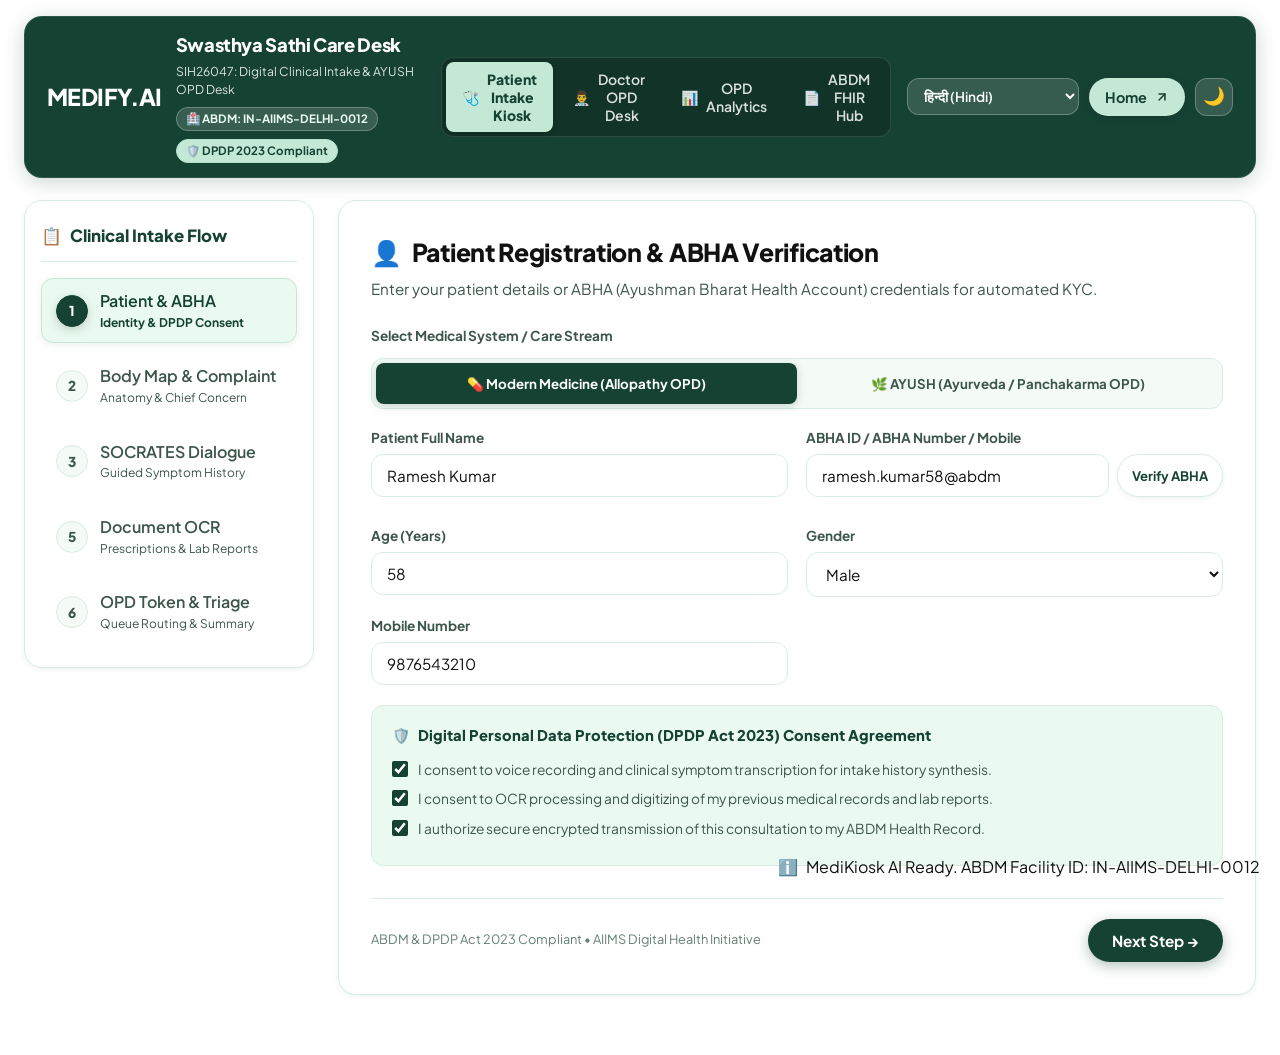
==== commit 66c4d8c3: "!" ====
--- a/frontend/app.html
+++ b/frontend/app.html
@@ -67,11 +67,16 @@
         <a href="index.html" class="btn btn-home-cta" title="Back to Landing Page">
           <span>Home</span>
           <span class="home-arrow" aria-hidden="true">
-            <svg viewBox="0 0 24 24" width="14" height="14" fill="none" stroke="currentColor" stroke-width="2.6" stroke-linecap="round" stroke-linejoin="round"><line x1="7" y1="17" x2="17" y2="7"></line><polyline points="7 7 17 7 17 17"></polyline></svg>
+            <svg viewBox="0 0 24 24" width="14" height="14" fill="none" stroke="currentColor" stroke-width="2.6"
+              stroke-linecap="round" stroke-linejoin="round">
+              <line x1="7" y1="17" x2="17" y2="7"></line>
+              <polyline points="7 7 17 7 17 17"></polyline>
+            </svg>
           </span>
         </a>
 
-        <button type="button" id="themeToggleBtn" class="icon-btn" title="Switch to Dark Mode" aria-label="Switch to Dark Mode" aria-pressed="false">
+        <button type="button" id="themeToggleBtn" class="icon-btn" title="Switch to Dark Mode"
+          aria-label="Switch to Dark Mode" aria-pressed="false">
           <span class="theme-toggle-icon" aria-hidden="true">🌙</span>
         </button>
       </div>
--- a/frontend/css/styles.css
+++ b/frontend/css/styles.css
@@ -84,6 +84,111 @@
 
   /* Container */
   --container-max: 1440px;
+}
+
+[data-theme="dark"] {
+  /* Dark Mode Palette - Sleek Deep Slate & Radiant Mint/Emerald Glow */
+  --bg-primary: #0b1411;
+  --bg-secondary: #12211c;
+  --bg-tertiary: #182e27;
+  --bg-card: #14241f;
+  --bg-card-hover: #1c332b;
+  --bg-glass: rgba(18, 33, 28, 0.92);
+  --border-color: #244439;
+  --border-hover: #356252;
+  --border-focus: #4ade80;
+
+  /* Typography Colors */
+  --text-main: #f3f9f6;
+  --text-muted: #a3c4b7;
+  --text-dim: #719b8c;
+  --text-inverse: #0b1411;
+
+  /* Mint & Primary Accent in Dark Mode */
+  --primary: #22c55e;
+  --primary-hover: #16a34a;
+  --primary-light: #182e27;
+  --primary-subtle: #142620;
+  --primary-glow: rgba(34, 197, 94, 0.28);
+  --cyan-accent: #38bdf8;
+
+  --mint-accent: #2dd4bf;
+  --mint-hover: #14b8a6;
+  --mint-subtle: #132b24;
+  --mint-dark: #ecfdf5;
+
+  /* AYUSH Brand Accents */
+  --ayush-primary: #4ade80;
+  --ayush-secondary: #22c55e;
+  --ayush-light: #142b22;
+  --ayush-glow: rgba(74, 222, 128, 0.22);
+  --ayush-herb: #4ade80;
+
+  /* Triage Colors */
+  --triage-red: #fb7185;
+  --triage-red-bg: #38121a;
+  --triage-red-border: #881337;
+  --triage-red-glow: rgba(251, 113, 133, 0.3);
+
+  --triage-yellow: #fbbf24;
+  --triage-yellow-bg: #352107;
+  --triage-yellow-border: #78350f;
+
+  --triage-green: #4ade80;
+  --triage-green-bg: #142b22;
+  --triage-green-border: #166534;
+
+  /* Status Badges */
+  --badge-abdm: #4ade80;
+  --badge-abdm-bg: #142b22;
+  --badge-abdm-border: #22c55e;
+
+  --badge-dpdp: #2dd4bf;
+  --badge-dpdp-bg: #132b24;
+  --badge-dpdp-border: #14b8a6;
+
+  /* Elevation */
+  --shadow-sm: 0 2px 8px rgba(0, 0, 0, 0.4);
+  --shadow-md: 0 6px 20px rgba(0, 0, 0, 0.5);
+  --shadow-lg: 0 12px 35px rgba(0, 0, 0, 0.65);
+  --shadow-glow: 0 0 24px rgba(34, 197, 94, 0.3);
+}
+
+[data-theme="dark"] .socrates-card,
+[data-theme="dark"] .case-section-box,
+[data-theme="dark"] .kiosk-stepper-card,
+[data-theme="dark"] .opd-queue-card,
+[data-theme="dark"] .stat-metric-card,
+[data-theme="dark"] .body-map-card,
+[data-theme="dark"] .ocr-results-panel,
+[data-theme="dark"] .dropzone-box,
+[data-theme="dark"] .token-card {
+  background: var(--bg-card);
+  border-color: var(--border-color);
+  color: var(--text-main);
+}
+
+[data-theme="dark"] .socrates-option-btn,
+[data-theme="dark"] .complaint-card,
+[data-theme="dark"] .sample-doc-item,
+[data-theme="dark"] .ayush-question-card {
+  background: var(--bg-secondary);
+  border-color: var(--border-color);
+  color: var(--text-main);
+}
+
+[data-theme="dark"] .form-input,
+[data-theme="dark"] .form-select,
+[data-theme="dark"] .form-textarea {
+  background: var(--bg-tertiary);
+  color: var(--text-main);
+  border-color: var(--border-color);
+}
+
+[data-theme="dark"] .json-viewer-box {
+  background: #060e0b;
+  color: #a7f3d0;
+  border-color: var(--border-color);
 }
 
 /* Base Styles */
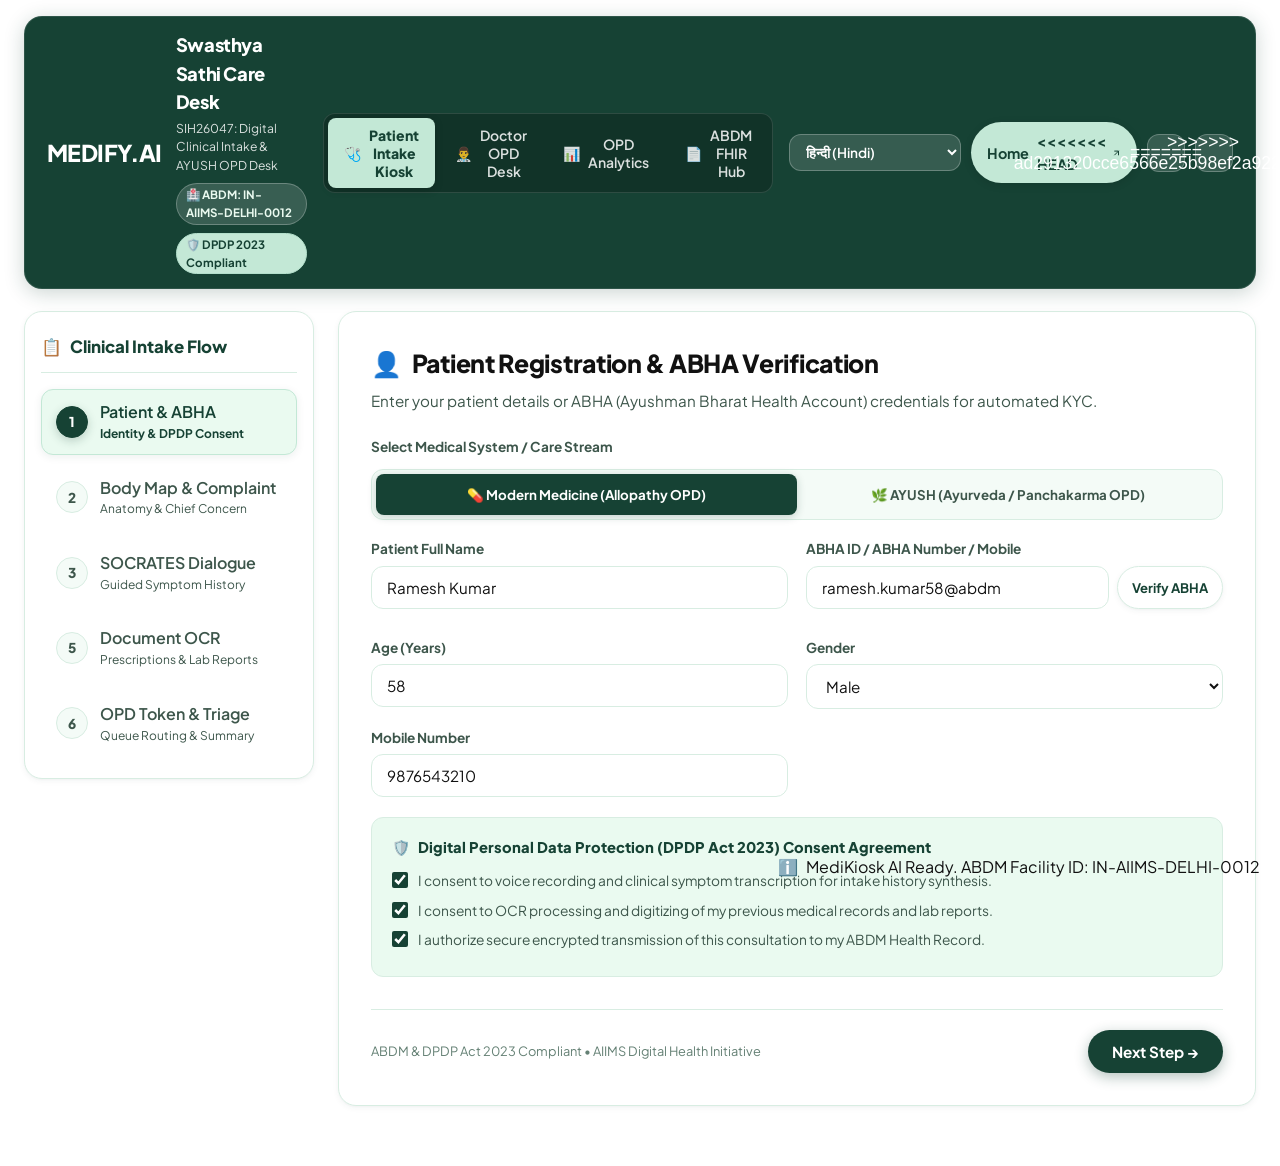
==== commit 61e9f6d8: "branch problem" ====
--- a/frontend/app.html
+++ b/frontend/app.html
@@ -67,6 +67,7 @@
         <a href="index.html" class="btn btn-home-cta" title="Back to Landing Page">
           <span>Home</span>
           <span class="home-arrow" aria-hidden="true">
+<<<<<<< HEAD
             <svg viewBox="0 0 24 24" width="14" height="14" fill="none" stroke="currentColor" stroke-width="2.6"
               stroke-linecap="round" stroke-linejoin="round">
               <line x1="7" y1="17" x2="17" y2="7"></line>
@@ -77,6 +78,13 @@
 
         <button type="button" id="themeToggleBtn" class="icon-btn" title="Switch to Dark Mode"
           aria-label="Switch to Dark Mode" aria-pressed="false">
+=======
+            <svg viewBox="0 0 24 24" width="14" height="14" fill="none" stroke="currentColor" stroke-width="2.6" stroke-linecap="round" stroke-linejoin="round"><line x1="7" y1="17" x2="17" y2="7"></line><polyline points="7 7 17 7 17 17"></polyline></svg>
+          </span>
+        </a>
+
+        <button type="button" id="themeToggleBtn" class="icon-btn" title="Switch to Dark Mode" aria-label="Switch to Dark Mode" aria-pressed="false">
+>>>>>>> ad291320cce6566e25b98ef2a9228c18a12a8f85
           <span class="theme-toggle-icon" aria-hidden="true">🌙</span>
         </button>
       </div>
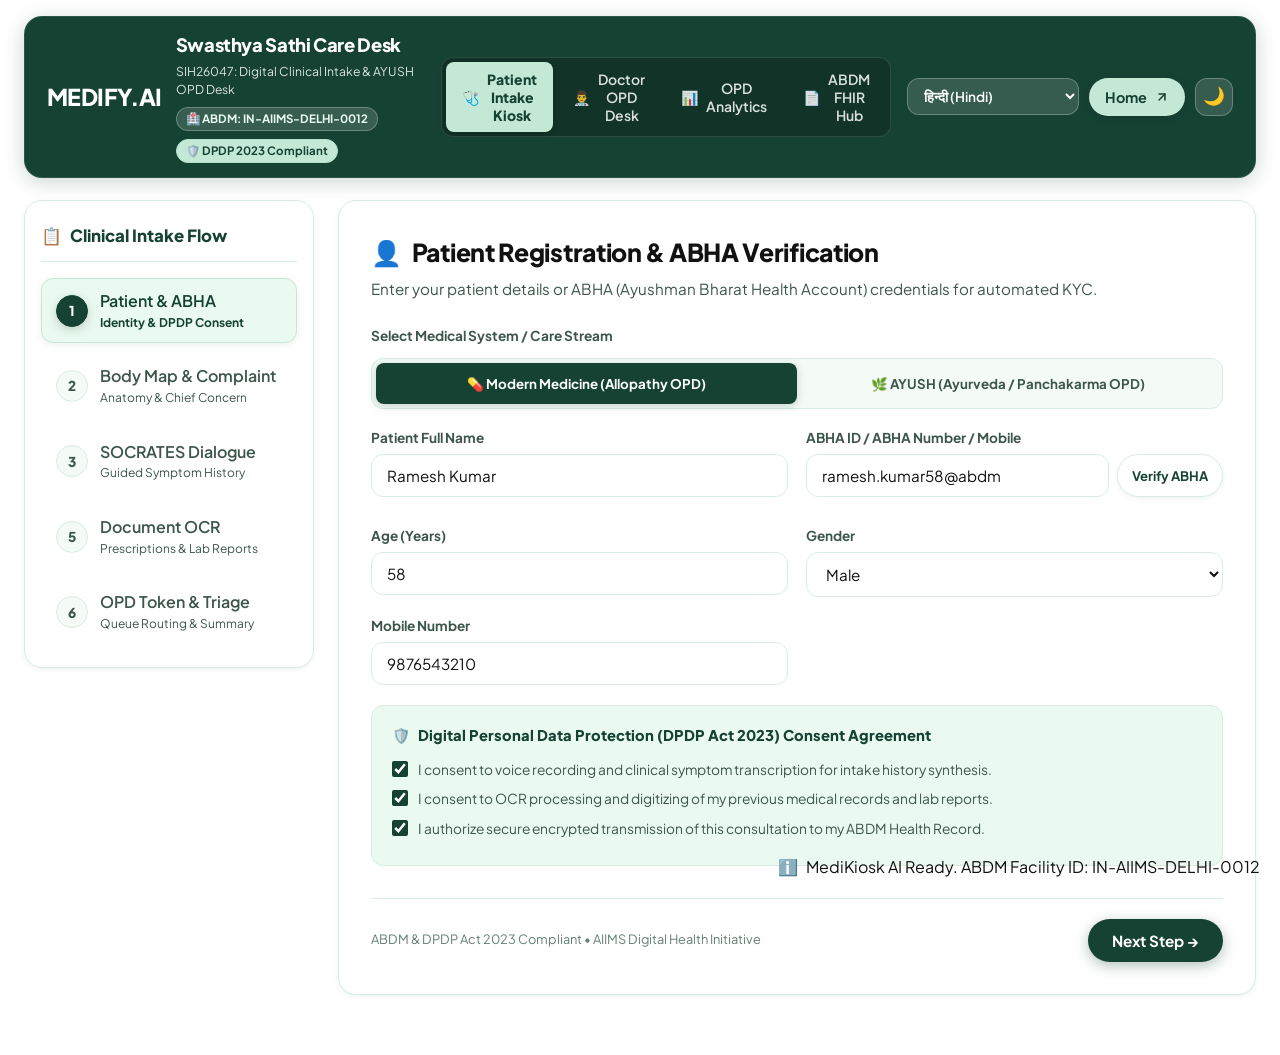
==== commit ecf23611: "ui glitches" ====
--- a/frontend/app.html
+++ b/frontend/app.html
@@ -67,7 +67,6 @@
         <a href="index.html" class="btn btn-home-cta" title="Back to Landing Page">
           <span>Home</span>
           <span class="home-arrow" aria-hidden="true">
-<<<<<<< HEAD
             <svg viewBox="0 0 24 24" width="14" height="14" fill="none" stroke="currentColor" stroke-width="2.6"
               stroke-linecap="round" stroke-linejoin="round">
               <line x1="7" y1="17" x2="17" y2="7"></line>
@@ -78,13 +77,6 @@
 
         <button type="button" id="themeToggleBtn" class="icon-btn" title="Switch to Dark Mode"
           aria-label="Switch to Dark Mode" aria-pressed="false">
-=======
-            <svg viewBox="0 0 24 24" width="14" height="14" fill="none" stroke="currentColor" stroke-width="2.6" stroke-linecap="round" stroke-linejoin="round"><line x1="7" y1="17" x2="17" y2="7"></line><polyline points="7 7 17 7 17 17"></polyline></svg>
-          </span>
-        </a>
-
-        <button type="button" id="themeToggleBtn" class="icon-btn" title="Switch to Dark Mode" aria-label="Switch to Dark Mode" aria-pressed="false">
->>>>>>> ad291320cce6566e25b98ef2a9228c18a12a8f85
           <span class="theme-toggle-icon" aria-hidden="true">🌙</span>
         </button>
       </div>
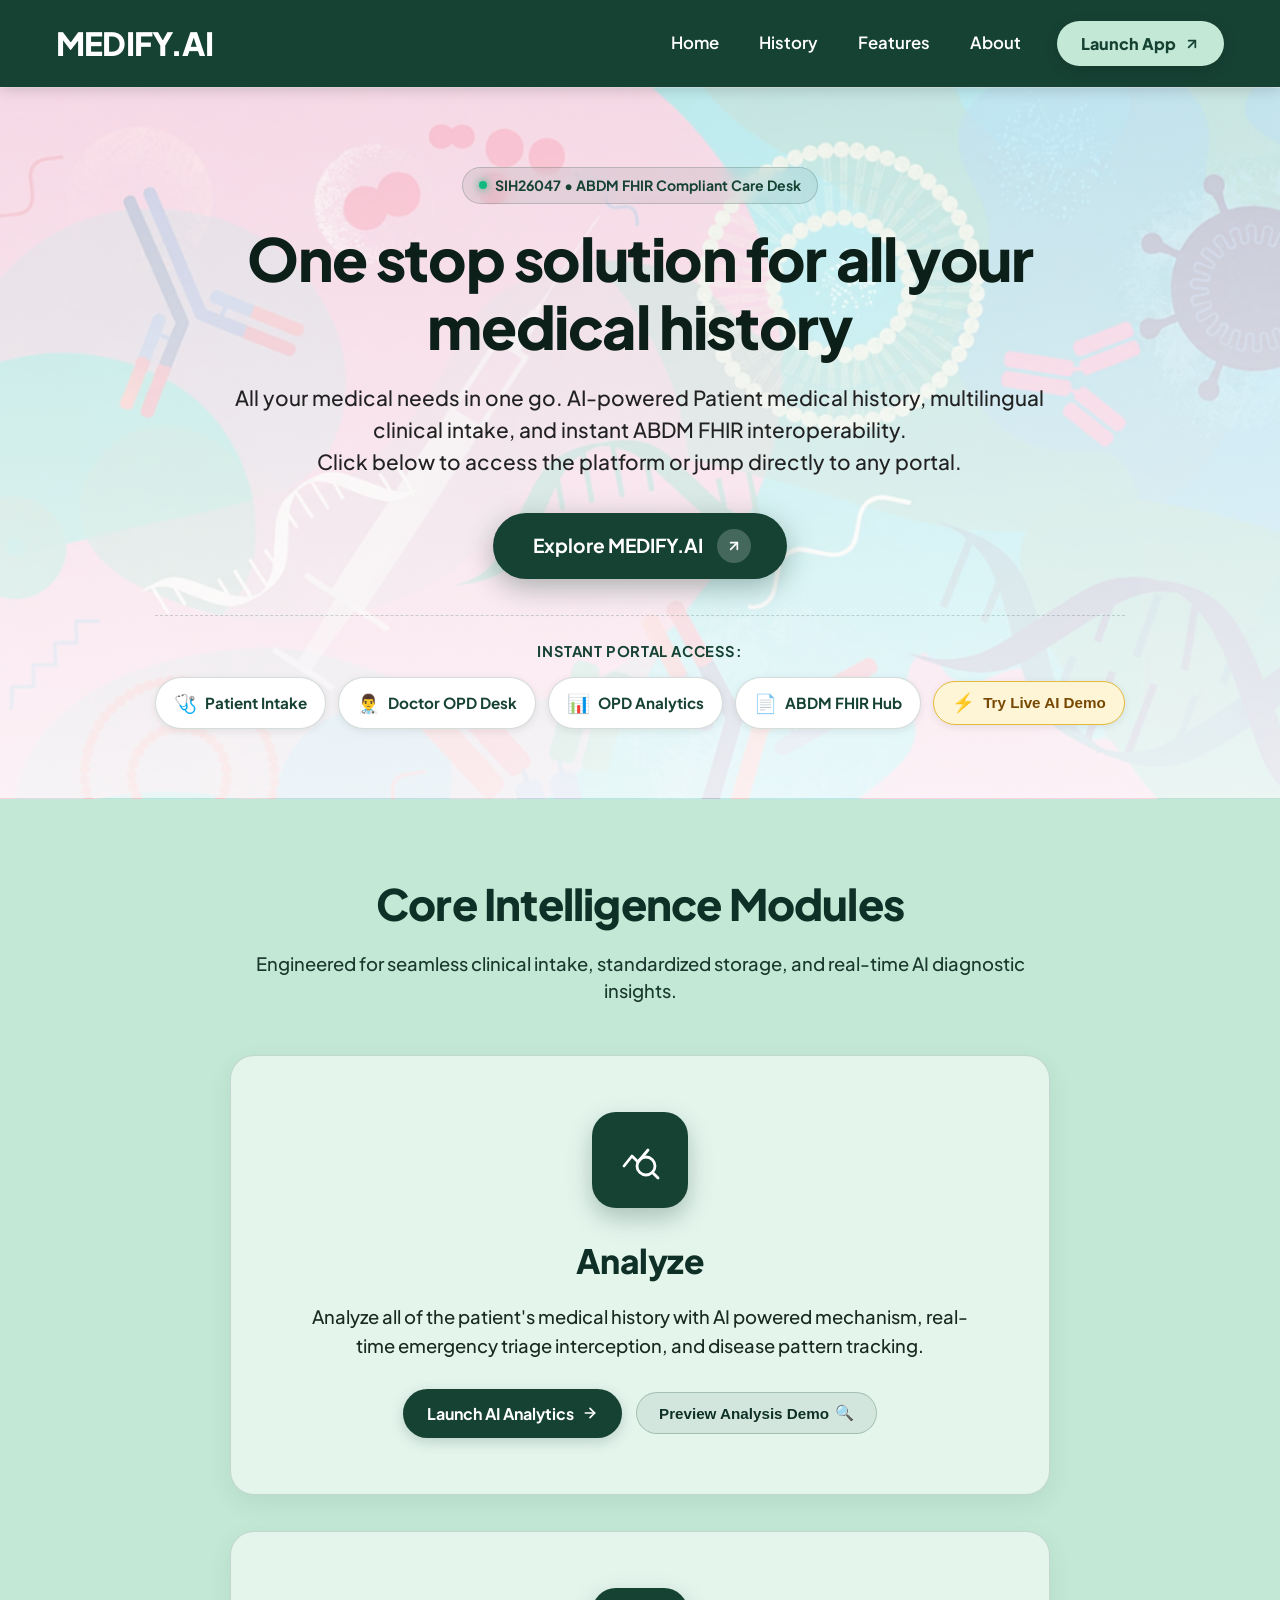
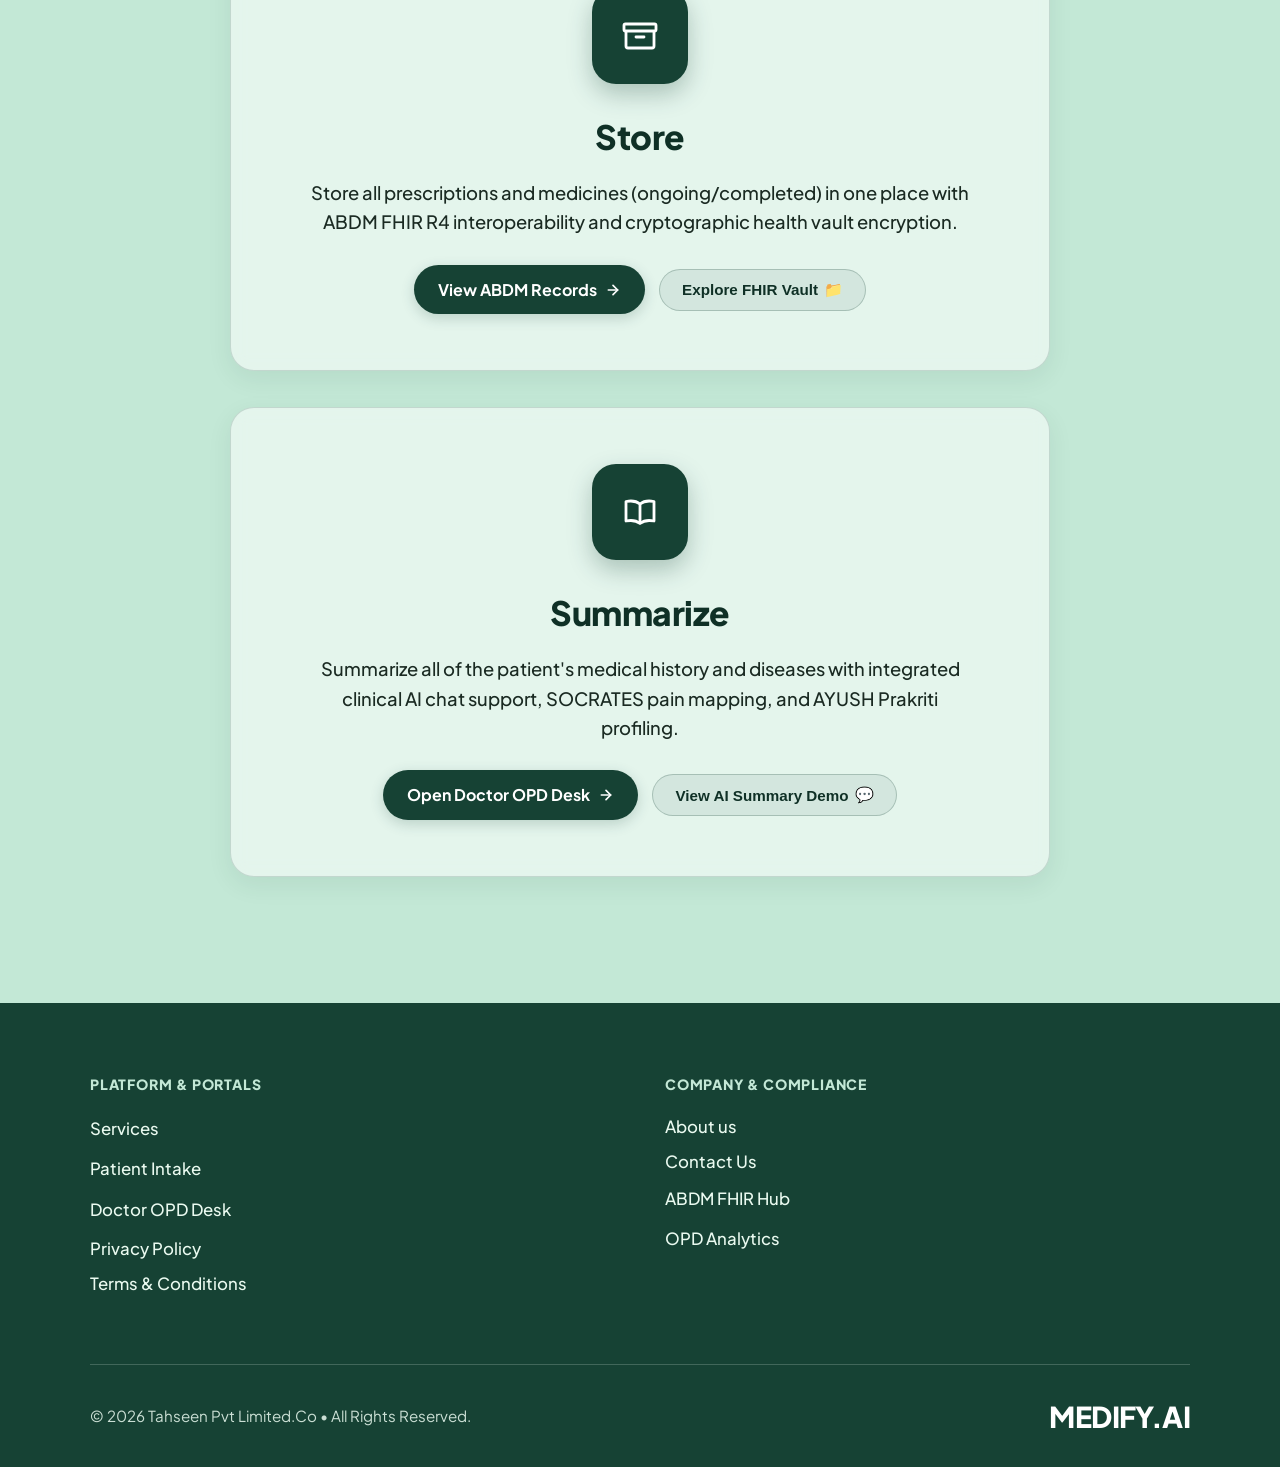
==== commit e12fe5aa: "fixed landing page not openning first" ====
--- a/frontend/app.html
+++ b/frontend/app.html
@@ -1,869 +1,784 @@
 <!DOCTYPE html>
-<html lang="hi" data-theme="light">
-
+<html lang="en">
 <head>
   <meta charset="UTF-8">
   <meta name="viewport" content="width=device-width, initial-scale=1.0">
-  <title>Swasthya Sathi | Caring Digital Clinical Intake & AYUSH Care Desk</title>
-
-  <!-- Modern Typography (Plus Jakarta Sans & Fira Code) -->
+  <title>Medify.AI - AI Powered Patient Medical History & Clinical Intake</title>
+  <meta name="description" content="One stop solution for all your medical history. AI powered patient medical history, prescriptions storage, ABDM FHIR records, and clinical analysis.">
   <link rel="preconnect" href="https://fonts.googleapis.com">
   <link rel="preconnect" href="https://fonts.gstatic.com" crossorigin>
-  <link
-    href="https://fonts.googleapis.com/css2?family=Plus+Jakarta+Sans:wght@400;500;600;700;800;900&family=Fira+Code:wght@400;500&display=swap"
-    rel="stylesheet">
-
-  <!-- Stylesheet -->
-  <link rel="stylesheet" href="css/styles.css">
+  <link href="https://fonts.googleapis.com/css2?family=Plus+Jakarta+Sans:wght@400;500;600;700;800;900&family=Fira+Code:wght@400;500&display=swap" rel="stylesheet">
+  <link rel="stylesheet" href="style.css">
 </head>
-
 <body>
 
-  <div class="app-container">
-
-    <!-- Top Navigation & Header -->
-    <header class="header-bar">
-      <div class="brand-section">
-        <a href="index.html" class="logo-link">MEDIFY.AI</a>
-        <div class="brand-info">
-          <h1 data-i18n="appTitle">Swasthya Sathi Care Desk</h1>
-          <div class="sub-tag">
-            <span data-i18n="appSub">SIH26047: Digital Clinical Intake & AYUSH OPD Desk</span>
-            <span class="abdm-badge">🏥 ABDM: IN-AIIMS-DELHI-0012</span>
-            <span class="dpdp-badge">🛡️ DPDP 2023 Compliant</span>
-          </div>
-        </div>
-      </div>
-
-      <!-- Role Nav Tabs -->
-      <nav class="nav-tabs-wrapper">
-        <button type="button" class="nav-tab-btn active" data-target="kiosk">
-          <span>🩺</span> <span data-i18n="tabKiosk">Patient Intake Kiosk</span>
-        </button>
-        <button type="button" class="nav-tab-btn" data-target="doctor">
-          <span>👨‍⚕️</span> <span data-i18n="tabDoctor">Doctor OPD Desk</span>
-        </button>
-        <button type="button" class="nav-tab-btn" data-target="analytics">
-          <span>📊</span> <span data-i18n="tabAnalytics">OPD Analytics</span>
-        </button>
-        <button type="button" class="nav-tab-btn" data-target="fhir">
-          <span>📄</span> <span data-i18n="tabFhir">ABDM FHIR Hub</span>
-        </button>
-      </nav>
-
-      <!-- Header Actions -->
-      <div class="header-actions">
-        <select id="globalLangSelect" class="lang-selector" aria-label="Select Language">
-          <option value="en">English</option>
-          <option value="hi" selected>हिन्दी (Hindi)</option>
-          <option value="mr">मराठी (Marathi)</option>
-          <option value="ta">தமிழ் (Tamil)</option>
-          <option value="te">తెలుగు (Telugu)</option>
-          <option value="bn">বাংলা (Bengali)</option>
-          <option value="gu">ગુજરાતી (Gujarati)</option>
-          <option value="kn">ಕನ್ನಡ (Kannada)</option>
-        </select>
-
-        <a href="index.html" class="btn btn-home-cta" title="Back to Landing Page">
-          <span>Home</span>
-          <span class="home-arrow" aria-hidden="true">
-            <svg viewBox="0 0 24 24" width="14" height="14" fill="none" stroke="currentColor" stroke-width="2.6"
-              stroke-linecap="round" stroke-linejoin="round">
-              <line x1="7" y1="17" x2="17" y2="7"></line>
-              <polyline points="7 7 17 7 17 17"></polyline>
-            </svg>
+  <!-- ========================================================================= -->
+  <!-- NAVBAR -->
+  <!-- ========================================================================= -->
+  <header class="navbar" id="siteNavbar">
+    <a href="index.html" class="logo" id="navLogo" aria-label="Medify.AI Home">MEDIFY.AI</a>
+    <nav class="nav-links" id="navLinks">
+      <a href="index.html" class="nav-link-item" id="navHome">Home</a>
+      <a href="app.html?role=doctor" class="nav-link-item" id="navHistory" title="View Patient Medical History & OPD Records">History</a>
+      <a href="#features" class="nav-link-item" id="navFeatures">Features</a>
+      <a href="#about" class="nav-link-item" id="navAbout">About</a>
+      <a href="app.html" class="nav-cta-btn" id="navLaunchAppBtn" title="Launch Medify.AI Clinical Platform">
+        <span>Launch App</span>
+        <span class="nav-arrow" aria-hidden="true">
+          <svg viewBox="0 0 24 24" width="16" height="16" fill="none" stroke="currentColor" stroke-width="2.6" stroke-linecap="round" stroke-linejoin="round"><line x1="7" y1="17" x2="17" y2="7"></line><polyline points="7 7 17 7 17 17"></polyline></svg>
+        </span>
+      </a>
+    </nav>
+    <button class="menu-btn" id="menuToggleBtn" aria-label="Open mobile menu" aria-expanded="false" aria-controls="navLinks">
+      <span></span>
+      <span></span>
+      <span></span>
+    </button>
+  </header>
+
+  <!-- ========================================================================= -->
+  <!-- HERO SECTION -->
+  <!-- ========================================================================= -->
+  <section class="hero" id="hero">
+    <div class="hero-content">
+      <div class="hero-badge">
+        <span class="badge-dot"></span>
+        <span>SIH26047 &bull; ABDM FHIR Compliant Care Desk</span>
+      </div>
+
+      <h1>One stop solution for all your<br>medical history</h1>
+      <p>All your medical needs in one go. AI-powered Patient medical history, multilingual clinical intake, and instant ABDM FHIR interoperability.<br>Click below to access the platform or jump directly to any portal.</p>
+      
+      <div class="hero-actions-wrapper">
+        <a href="app.html" class="hero-btn" id="heroCtaBtn" title="Launch Full Medify.AI Application">
+          <span>Explore MEDIFY.AI</span>
+          <span class="hero-arrow-circle" aria-hidden="true">
+            <svg viewBox="0 0 24 24" width="16" height="16" fill="none" stroke="currentColor" stroke-width="2.6" stroke-linecap="round" stroke-linejoin="round"><line x1="7" y1="17" x2="17" y2="7"></line><polyline points="7 7 17 7 17 17"></polyline></svg>
           </span>
         </a>
-
-        <button type="button" id="themeToggleBtn" class="icon-btn" title="Switch to Dark Mode"
-          aria-label="Switch to Dark Mode" aria-pressed="false">
-          <span class="theme-toggle-icon" aria-hidden="true">🌙</span>
+      </div>
+
+      <!-- Quick Access Portal Launchers -->
+      <div class="hero-portals">
+        <span class="portals-label">Instant Portal Access:</span>
+        <div class="portal-pills-grid">
+          <a href="app.html?role=kiosk" class="portal-pill" id="pillKiosk" title="Launch Patient Intake Kiosk">
+            <span class="pill-emoji">🩺</span>
+            <span class="pill-text">Patient Intake</span>
+          </a>
+          <a href="app.html?role=doctor" class="portal-pill" id="pillDoctor" title="Launch Doctor OPD Desk">
+            <span class="pill-emoji">👨‍⚕️</span>
+            <span class="pill-text">Doctor OPD Desk</span>
+          </a>
+          <a href="app.html?role=analytics" class="portal-pill" id="pillAnalytics" title="Launch OPD Analytics">
+            <span class="pill-emoji">📊</span>
+            <span class="pill-text">OPD Analytics</span>
+          </a>
+          <a href="app.html?role=fhir" class="portal-pill" id="pillFhir" title="Launch ABDM FHIR Hub">
+            <span class="pill-emoji">📄</span>
+            <span class="pill-text">ABDM FHIR Hub</span>
+          </a>
+          <button type="button" class="portal-pill pill-demo" id="pillLiveDemo" title="Try Live AI Symptom Simulator">
+            <span class="pill-emoji">⚡</span>
+            <span class="pill-text">Try Live AI Demo</span>
+          </button>
+        </div>
+      </div>
+    </div>
+  </section>
+
+  <!-- ========================================================================= -->
+  <!-- FEATURES SECTION -->
+  <!-- ========================================================================= -->
+  <section class="features" id="features">
+    <div class="features-header">
+      <h2 class="section-title">Core Intelligence Modules</h2>
+      <p class="section-subtitle">Engineered for seamless clinical intake, standardized storage, and real-time AI diagnostic insights.</p>
+    </div>
+
+    <!-- Feature 1: Analyze -->
+    <div class="feature-row" id="featureAnalyze">
+      <div class="feature-icon" aria-hidden="true">
+        <svg viewBox="0 0 48 48" fill="none" xmlns="http://www.w3.org/2000/svg">
+          <path d="M8 30 L16 20 L22 26 L32 14" stroke="#ffffff" stroke-width="2.8" stroke-linecap="round" stroke-linejoin="round"/>
+          <circle cx="30" cy="30" r="9" stroke="#ffffff" stroke-width="2.8"/>
+          <line x1="36.5" y1="36.5" x2="42" y2="42" stroke="#ffffff" stroke-width="2.8" stroke-linecap="round"/>
+        </svg>
+      </div>
+      <h2>Analyze</h2>
+      <p>Analyze all of the patient's medical history with AI powered mechanism, real-time emergency triage interception, and disease pattern tracking.</p>
+      
+      <div class="feature-buttons-group">
+        <a href="app.html?role=analytics" class="feature-action-btn" id="btnFeatureAnalyzeApp" title="Open OPD Analytics Portal">
+          <span>Launch AI Analytics</span>
+          <svg viewBox="0 0 24 24" width="16" height="16" fill="none" stroke="currentColor" stroke-width="2.5" stroke-linecap="round" stroke-linejoin="round"><line x1="5" y1="12" x2="19" y2="12"></line><polyline points="12 5 19 12 12 19"></polyline></svg>
+        </a>
+        <button type="button" class="feature-demo-btn" id="btnFeatureAnalyzeDemo" data-feature="analyze" title="Preview AI Analytics & Triage Demo">
+          <span>Preview Analysis Demo</span>
+          <span class="btn-subicon">🔍</span>
         </button>
       </div>
-    </header>
-
-    <!-- Emergency Triage Red-Flag Alert Ticker -->
-    <div id="emergencyTicker" class="emergency-ticker">
-      <div class="content">
-        <span class="pulse-badge">CRITICAL TRIAGE</span>
-        <span id="emergencyTickerText">EMERGENCY RED-FLAG INTERCEPTED: Severe symptoms requiring immediate physician
-          attention!</span>
-      </div>
-      <button type="button" class="btn btn-secondary btn-sm" onclick="window.app.switchRole('doctor')">View in OPD Desk
-        →</button>
-    </div>
-
-    <!-- ========================================================================= -->
-    <!-- VIEW 1: PATIENT INTAKE KIOSK -->
-    <!-- ========================================================================= -->
-    <main id="kioskSection" class="view-section active">
-      <div class="kiosk-container">
-
-        <!-- Stepper Sidebar -->
-        <aside class="kiosk-stepper-card">
-          <div class="kiosk-stepper-title">
-            <span>📋</span> <span>Clinical Intake Flow</span>
+    </div>
+
+    <!-- Feature 2: Store -->
+    <div class="feature-row" id="featureStore">
+      <div class="feature-icon" aria-hidden="true">
+        <svg viewBox="0 0 48 48" fill="none" xmlns="http://www.w3.org/2000/svg">
+          <rect x="8" y="12" width="32" height="7" rx="1.5" stroke="#ffffff" stroke-width="2.8" stroke-linejoin="round"/>
+          <path d="M10 19 L10 34 A2 2 0 0 0 12 36 L36 36 A2 2 0 0 0 38 34 L38 19" stroke="#ffffff" stroke-width="2.8" stroke-linejoin="round"/>
+          <line x1="20" y1="25" x2="28" y2="25" stroke="#ffffff" stroke-width="2.8" stroke-linecap="round"/>
+        </svg>
+      </div>
+      <h2>Store</h2>
+      <p>Store all prescriptions and medicines (ongoing/completed) in one place with ABDM FHIR R4 interoperability and cryptographic health vault encryption.</p>
+      
+      <div class="feature-buttons-group">
+        <a href="app.html?role=fhir" class="feature-action-btn" id="btnFeatureStoreApp" title="Open ABDM FHIR Records Hub">
+          <span>View ABDM Records</span>
+          <svg viewBox="0 0 24 24" width="16" height="16" fill="none" stroke="currentColor" stroke-width="2.5" stroke-linecap="round" stroke-linejoin="round"><line x1="5" y1="12" x2="19" y2="12"></line><polyline points="12 5 19 12 12 19"></polyline></svg>
+        </a>
+        <button type="button" class="feature-demo-btn" id="btnFeatureStoreDemo" data-feature="store" title="Explore ABDM FHIR Payload Storage">
+          <span>Explore FHIR Vault</span>
+          <span class="btn-subicon">📁</span>
+        </button>
+      </div>
+    </div>
+
+    <!-- Feature 3: Summarize -->
+    <div class="feature-row" id="featureSummarize">
+      <div class="feature-icon" aria-hidden="true">
+        <svg viewBox="0 0 48 48" fill="none" xmlns="http://www.w3.org/2000/svg">
+          <path d="M24 16 C21 13.5 15 12.5 10 13.5 L10 33 C15 32 21 33 24 35.5 C27 33 33 32 38 33 L38 13.5 C33 12.5 27 13.5 24 16 Z" stroke="#ffffff" stroke-width="2.8" stroke-linejoin="round"/>
+          <line x1="24" y1="16" x2="24" y2="35.5" stroke="#ffffff" stroke-width="2.8"/>
+        </svg>
+      </div>
+      <h2>Summarize</h2>
+      <p>Summarize all of the patient's medical history and diseases with integrated clinical AI chat support, SOCRATES pain mapping, and AYUSH Prakriti profiling.</p>
+      
+      <div class="feature-buttons-group">
+        <a href="app.html?role=doctor" class="feature-action-btn" id="btnFeatureSummarizeApp" title="Open Doctor OPD Clinical Desk">
+          <span>Open Doctor OPD Desk</span>
+          <svg viewBox="0 0 24 24" width="16" height="16" fill="none" stroke="currentColor" stroke-width="2.5" stroke-linecap="round" stroke-linejoin="round"><line x1="5" y1="12" x2="19" y2="12"></line><polyline points="12 5 19 12 12 19"></polyline></svg>
+        </a>
+        <button type="button" class="feature-demo-btn" id="btnFeatureSummarizeDemo" data-feature="summarize" title="Preview Doctor AI Summary & SOCRATES Chat">
+          <span>View AI Summary Demo</span>
+          <span class="btn-subicon">💬</span>
+        </button>
+      </div>
+    </div>
+
+  </section>
+
+  <!-- ========================================================================= -->
+  <!-- FOOTER -->
+  <!-- ========================================================================= -->
+  <footer class="site-footer" id="about">
+    <div class="footer-links">
+      <div class="footer-col">
+        <h4 class="footer-col-title">Platform &amp; Portals</h4>
+        <a href="#features" id="footerServicesLink">Services</a>
+        <a href="app.html?role=kiosk" id="footerKioskLink">Patient Intake</a>
+        <a href="app.html?role=doctor" id="footerDoctorLink">Doctor OPD Desk</a>
+        <button type="button" class="footer-link-btn" id="footerPrivacyBtn" aria-label="Read Privacy Policy">Privacy Policy</button>
+        <button type="button" class="footer-link-btn" id="footerTermsBtn" aria-label="Read Terms and Conditions">Terms &amp; Conditions</button>
+      </div>
+      <div class="footer-col">
+        <h4 class="footer-col-title">Company &amp; Compliance</h4>
+        <button type="button" class="footer-link-btn" id="footerAboutBtn" aria-label="About Medify.AI">About us</button>
+        <button type="button" class="footer-link-btn" id="footerContactBtn" aria-label="Contact Medify.AI Team">Contact Us</button>
+        <a href="app.html?role=fhir" id="footerFhirLink">ABDM FHIR Hub</a>
+        <a href="app.html?role=analytics" id="footerAnalyticsLink">OPD Analytics</a>
+      </div>
+    </div>
+
+    <div class="footer-bottom">
+      <span class="footer-credit">&copy; 2026 Tahseen Pvt Limited.Co &bull; All Rights Reserved.</span>
+      <span class="footer-logo">MEDIFY.AI</span>
+    </div>
+  </footer>
+
+  <!-- ========================================================================= -->
+  <!-- MODAL 1: PRIVACY POLICY (DPDP ACT 2023) -->
+  <!-- ========================================================================= -->
+  <div class="modal-backdrop" id="privacyModal" role="dialog" aria-modal="true" aria-labelledby="privacyModalTitle" hidden>
+    <div class="modal-dialog">
+      <div class="modal-header">
+        <div class="modal-title-group">
+          <span class="modal-icon">🛡️</span>
+          <h3 id="privacyModalTitle">Privacy Policy &amp; Data Protection</h3>
+        </div>
+        <button type="button" class="modal-close-btn" data-close-modal aria-label="Close modal">&times;</button>
+      </div>
+      
+      <div class="modal-body">
+        <div class="modal-tags">
+          <span class="tag-badge">DPDP Act 2023 Compliant</span>
+          <span class="tag-badge">ABDM Milestone-M1/M2/M3</span>
+          <span class="tag-badge">AES-256 GCM Encrypted</span>
+        </div>
+
+        <h4>1. Patient Data Sovereignty &amp; Consent</h4>
+        <p>Medify.AI operates under strict patient-first consent models conforming to India's <strong>Digital Personal Data Protection (DPDP) Act 2023</strong> and the <strong>Ayushman Bharat Digital Mission (ABDM)</strong> framework. No protected health information (PHI) is shared without explicit digital authorization.</p>
+
+        <h4>2. Zero Unencrypted Storage</h4>
+        <p>All demographic data, chief complaints, SOCRATES symptom logs, and AYUSH Prakriti assessments are stored with client-side and server-side encryption. Clinical notes are accessible strictly by authorized OPD physicians.</p>
+
+        <h4>3. ABHA Identity &amp; Health Locker Interoperability</h4>
+        <p>When you link your 14-digit ABHA ID, records are encrypted using ABDM-compliant RSA public-key exchange protocols. Patients retain full rights to revoke consent, request record erasure, or transfer their clinical summaries to any ABDM-certified personal health record (PHR) app.</p>
+
+        <h4>4. Data Protection Officer (DPO) Contact</h4>
+        <p>For any queries regarding medical privacy, data rectification, or grievance redressal, contact our designated Data Protection Officer at: <a href="mailto:contact@tahseen.co" class="modal-inline-link">contact@tahseen.co</a>.</p>
+      </div>
+
+      <div class="modal-footer">
+        <button type="button" class="btn-modal-primary" data-close-modal>I Understand &amp; Agree</button>
+        <button type="button" class="btn-modal-secondary" data-close-modal>Close</button>
+      </div>
+    </div>
+  </div>
+
+  <!-- ========================================================================= -->
+  <!-- MODAL 2: TERMS & CONDITIONS -->
+  <!-- ========================================================================= -->
+  <div class="modal-backdrop" id="termsModal" role="dialog" aria-modal="true" aria-labelledby="termsModalTitle" hidden>
+    <div class="modal-dialog">
+      <div class="modal-header">
+        <div class="modal-title-group">
+          <span class="modal-icon">⚖️</span>
+          <h3 id="termsModalTitle">Terms of Service &amp; Clinical Disclaimer</h3>
+        </div>
+        <button type="button" class="modal-close-btn" data-close-modal aria-label="Close modal">&times;</button>
+      </div>
+      
+      <div class="modal-body">
+        <div class="modal-tags">
+          <span class="tag-badge">Clinical Decision Support (CDSS)</span>
+          <span class="tag-badge">Telemedicine Practice Guidelines 2020</span>
+        </div>
+
+        <h4>1. Clinical Decision Support Scope</h4>
+        <p>Medify.AI is an AI-powered digital intake, clinical history summarization, and AYUSH triage platform. <strong>It assists registered medical practitioners (RMPs) and does NOT replace licensed physician judgment.</strong> Final diagnoses, prescriptions, and treatment plans must always be validated by an attending doctor.</p>
+
+        <h4>2. Emergency Care &amp; Red-Flag Triage Protocol</h4>
+        <p>If a patient presents with severe emergency symptoms (e.g., crushing chest pain, sudden unilateral numbness, severe breathing difficulty, profuse hemorrhaging), our automated triage triggers a Red-Flag alert. In such cases, patients must immediately report to an in-person emergency department (ED/Casualty).</p>
+
+        <h4>3. Permitted Usage</h4>
+        <p>By accessing Medify.AI, healthcare providers agree to use the software in compliance with the NMC Act, Ayush Code of Ethics, and National Health Authority standards.</p>
+      </div>
+
+      <div class="modal-footer">
+        <button type="button" class="btn-modal-primary" data-close-modal>Accept &amp; Acknowledge</button>
+        <button type="button" class="btn-modal-secondary" data-close-modal>Close</button>
+      </div>
+    </div>
+  </div>
+
+  <!-- ========================================================================= -->
+  <!-- MODAL 3: ABOUT MEDIFY.AI -->
+  <!-- ========================================================================= -->
+  <div class="modal-backdrop" id="aboutModal" role="dialog" aria-modal="true" aria-labelledby="aboutModalTitle" hidden>
+    <div class="modal-dialog">
+      <div class="modal-header">
+        <div class="modal-title-group">
+          <span class="modal-icon">🏥</span>
+          <h3 id="aboutModalTitle">About Medify.AI</h3>
+        </div>
+        <button type="button" class="modal-close-btn" data-close-modal aria-label="Close modal">&times;</button>
+      </div>
+      
+      <div class="modal-body">
+        <div class="modal-tags">
+          <span class="tag-badge">SIH26047 Innovation</span>
+          <span class="tag-badge">Tahseen Pvt Limited.Co</span>
+          <span class="tag-badge">8 Indian Languages</span>
+        </div>
+
+        <h4>Revolutionizing Healthcare Case-Taking</h4>
+        <p><strong>Medify.AI</strong> was engineered to solve high OPD wait-times and fragmented patient case-taking across Indian clinical environments. By pairing multilingual speech recognition with clinical SOCRATES dialogue analysis and AYUSH Prakriti profiling, Medify.AI condenses 15-minute intake workflows into under 2 minutes.</p>
+
+        <h4>Key Platform Capabilities:</h4>
+        <ul class="modal-feature-list">
+          <li><strong>Multilingual Voice Intake:</strong> Real-time voice transcription in Hindi, Marathi, Tamil, Telugu, Bengali, Gujarati, Kannada, and English.</li>
+          <li><strong>Standardized SOCRATES History:</strong> Systematic mapping of Site, Onset, Character, Radiation, Associations, Time, Exacerbating factors, and Severity.</li>
+          <li><strong>Integrated AYUSH Pariksha:</strong> Deep dual assessment of Ayurvedic Prakriti (Vata, Pitta, Kapha) alongside allopathic clinical triage.</li>
+          <li><strong>Native ABDM FHIR R4 Bundle Generator:</strong> Automated creation of standard HL7/FHIR Encounter, Condition, and DiagnosticReport bundles.</li>
+        </ul>
+      </div>
+
+      <div class="modal-footer">
+        <a href="app.html" class="btn-modal-primary">Launch Full Platform &rarr;</a>
+        <button type="button" class="btn-modal-secondary" data-close-modal>Close</button>
+      </div>
+    </div>
+  </div>
+
+  <!-- ========================================================================= -->
+  <!-- MODAL 4: CONTACT US & SUPPORT -->
+  <!-- ========================================================================= -->
+  <div class="modal-backdrop" id="contactModal" role="dialog" aria-modal="true" aria-labelledby="contactModalTitle" hidden>
+    <div class="modal-dialog">
+      <div class="modal-header">
+        <div class="modal-title-group">
+          <span class="modal-icon">✉️</span>
+          <h3 id="contactModalTitle">Contact Medify.AI Support</h3>
+        </div>
+        <button type="button" class="modal-close-btn" data-close-modal aria-label="Close modal">&times;</button>
+      </div>
+      
+      <div class="modal-body">
+        <!-- 1-Click Copy Support Email -->
+        <div class="contact-email-card">
+          <div>
+            <div class="contact-label">Official Support &amp; Integration Email:</div>
+            <div class="contact-email-val" id="supportEmailText">contact@tahseen.co</div>
           </div>
-
-          <div class="kiosk-step-item active" data-step="1">
-            <div class="step-num-badge">1</div>
-            <div>
-              <div style="font-weight:600;">Patient & ABHA</div>
-              <div style="font-size:0.75rem;">Identity & DPDP Consent</div>
+          <button type="button" class="btn-copy-email" id="btnCopyEmail" title="Copy email to clipboard">
+            <span id="copyEmailIcon">📋</span>
+            <span id="copyEmailLabel">Copy Email</span>
+          </button>
+        </div>
+
+        <!-- Interactive Contact Form -->
+        <form class="contact-form" id="contactForm">
+          <div class="form-row">
+            <div class="form-group">
+              <label for="contactName">Your Name <span class="req">*</span></label>
+              <input type="text" id="contactName" class="form-input" placeholder="e.g. Dr. Rajesh Sharma" required>
+            </div>
+            <div class="form-group">
+              <label for="contactEmail">Your Email <span class="req">*</span></label>
+              <input type="email" id="contactEmail" class="form-input" placeholder="e.g. rajesh@hospital.org" required>
             </div>
           </div>
 
-          <div class="kiosk-step-item" data-step="2">
-            <div class="step-num-badge">2</div>
-            <div>
-              <div style="font-weight:600;">Body Map & Complaint</div>
-              <div style="font-size:0.75rem;">Anatomy & Chief Concern</div>
+          <div class="form-group">
+            <label for="contactSubject">Inquiry Category</label>
+            <select id="contactSubject" class="form-input">
+              <option value="Hospital & OPD Integration">Hospital &amp; OPD Integration</option>
+              <option value="ABDM FHIR Hub Support">ABDM FHIR Hub Support</option>
+              <option value="Feature Request / Feedback">Feature Request / Feedback</option>
+              <option value="Technical Bug Report">Technical Bug Report</option>
+              <option value="General Inquiry">General Inquiry</option>
+            </select>
+          </div>
+
+          <div class="form-group">
+            <label for="contactMessage">Message <span class="req">*</span></label>
+            <textarea id="contactMessage" class="form-input form-textarea" rows="4" placeholder="Tell us how we can assist you..." required></textarea>
+          </div>
+
+          <div class="form-actions">
+            <button type="submit" class="btn-modal-primary" id="btnSendContact">
+              <span>Send Message</span>
+              <span class="btn-subicon">🚀</span>
+            </button>
+            <a href="mailto:contact@tahseen.co" class="btn-modal-secondary" id="btnNativeMailto" title="Open native email client">Open in Email App</a>
+          </div>
+        </form>
+      </div>
+    </div>
+  </div>
+
+  <!-- ========================================================================= -->
+  <!-- MODAL 5: INTERACTIVE LIVE AI DEMO SIMULATOR -->
+  <!-- ========================================================================= -->
+  <div class="modal-backdrop" id="demoModal" role="dialog" aria-modal="true" aria-labelledby="demoModalTitle" hidden>
+    <div class="modal-dialog modal-dialog-lg">
+      <div class="modal-header">
+        <div class="modal-title-group">
+          <span class="modal-icon">⚡</span>
+          <h3 id="demoModalTitle">Interactive Live AI Feature Simulator</h3>
+        </div>
+        <button type="button" class="modal-close-btn" data-close-modal aria-label="Close modal">&times;</button>
+      </div>
+      
+      <div class="modal-body">
+        <p class="demo-instructions">Select a clinical case scenario below to simulate instant real-time AI triage, SOCRATES pain analysis, Ayush profiling, and ABDM FHIR generation:</p>
+        
+        <!-- Scenario Selector Pills -->
+        <div class="demo-scenarios">
+          <button type="button" class="scenario-btn active" data-scenario="chest_pain">
+            <span>🚨 Chest Pain (Emergency Triage)</span>
+          </button>
+          <button type="button" class="scenario-btn" data-scenario="gerd_acidity">
+            <span>🔥 Acid Reflux &amp; Gastric Burning (Pitta)</span>
+          </button>
+          <button type="button" class="scenario-btn" data-scenario="joint_stiffness">
+            <span>🦴 Knee Joint Pain &amp; Stiffness (Vata)</span>
+          </button>
+        </div>
+
+        <!-- Live Output Preview Grid -->
+        <div class="demo-output-card" id="demoOutputContainer">
+          <!-- Dynamic Content Rendered by JS -->
+        </div>
+      </div>
+
+      <div class="modal-footer">
+        <a href="app.html" class="btn-modal-primary" id="demoLaunchAppBtn">Launch Full Platform with This Case &rarr;</a>
+        <button type="button" class="btn-modal-secondary" data-close-modal>Close</button>
+      </div>
+    </div>
+  </div>
+
+  <!-- ========================================================================= -->
+  <!-- FLOATING SCROLL-TO-TOP BUTTON -->
+  <!-- ========================================================================= -->
+  <button type="button" class="back-to-top-btn" id="backToTopBtn" aria-label="Scroll to top of page" title="Back to top">
+    <svg viewBox="0 0 24 24" width="20" height="20" fill="none" stroke="currentColor" stroke-width="2.6" stroke-linecap="round" stroke-linejoin="round">
+      <line x1="12" y1="19" x2="12" y2="5"></line>
+      <polyline points="5 12 12 5 19 12"></polyline>
+    </svg>
+  </button>
+
+  <!-- Toast Notification Container -->
+  <div class="toast-container" id="toastContainer" aria-live="polite" aria-atomic="true"></div>
+
+  <!-- ========================================================================= -->
+  <!-- CLIENT-SIDE INTERACTIVITY SCRIPT -->
+  <!-- ========================================================================= -->
+  <script>
+    // 1. Mobile Navigation Toggle
+    const menuBtn = document.getElementById('menuToggleBtn');
+    const navLinks = document.getElementById('navLinks');
+
+    if (menuBtn && navLinks) {
+      menuBtn.addEventListener('click', () => {
+        const isExpanded = menuBtn.getAttribute('aria-expanded') === 'true';
+        menuBtn.setAttribute('aria-expanded', !isExpanded);
+        menuBtn.classList.toggle('active');
+        navLinks.classList.toggle('active');
+      });
+
+      // Close menu on link click
+      navLinks.querySelectorAll('a').forEach(link => {
+        link.addEventListener('click', () => {
+          menuBtn.classList.remove('active');
+          navLinks.classList.remove('active');
+          menuBtn.setAttribute('aria-expanded', 'false');
+        });
+      });
+    }
+
+    // 2. Toast Notification Helper
+    function showToast(message, type = 'info') {
+      const container = document.getElementById('toastContainer');
+      if (!container) return;
+
+      const toast = document.createElement('div');
+      toast.className = `toast-item toast-${type}`;
+      
+      const icons = {
+        success: '✅',
+        error: '⚠️',
+        info: 'ℹ️'
+      };
+
+      toast.innerHTML = `
+        <span class="toast-icon">${icons[type] || 'ℹ️'}</span>
+        <span class="toast-msg">${message}</span>
+      `;
+
+      container.appendChild(toast);
+
+      setTimeout(() => {
+        toast.classList.add('toast-fadeout');
+        setTimeout(() => toast.remove(), 300);
+      }, 3500);
+    }
+
+    // 3. Modal Manager (Open / Close / Escape Key / Backdrop Click)
+    function openModal(modalId) {
+      const modal = document.getElementById(modalId);
+      if (!modal) return;
+      modal.removeAttribute('hidden');
+      modal.classList.add('active');
+      document.body.style.overflow = 'hidden';
+
+      // Focus first actionable element inside modal
+      const focusable = modal.querySelector('button, [href], input, select, textarea, [tabindex]:not([tabindex="-1"])');
+      if (focusable) focusable.focus();
+    }
+
+    function closeModal(modal) {
+      if (!modal) return;
+      modal.classList.remove('active');
+      modal.setAttribute('hidden', '');
+      document.body.style.overflow = '';
+    }
+
+    // Wire up all close buttons & backdrop click
+    document.querySelectorAll('.modal-backdrop').forEach(modal => {
+      modal.addEventListener('click', (e) => {
+        if (e.target === modal || e.target.closest('[data-close-modal]')) {
+          closeModal(modal);
+        }
+      });
+    });
+
+    // Escape Key Listener
+    document.addEventListener('keydown', (e) => {
+      if (e.key === 'Escape') {
+        document.querySelectorAll('.modal-backdrop.active').forEach(modal => {
+          closeModal(modal);
+        });
+      }
+    });
+
+    // 4. Modal Triggers
+    const btnPrivacy = document.getElementById('footerPrivacyBtn');
+    if (btnPrivacy) btnPrivacy.addEventListener('click', () => openModal('privacyModal'));
+
+    const btnTerms = document.getElementById('footerTermsBtn');
+    if (btnTerms) btnTerms.addEventListener('click', () => openModal('termsModal'));
+
+    const btnAbout = document.getElementById('footerAboutBtn');
+    if (btnAbout) btnAbout.addEventListener('click', () => openModal('aboutModal'));
+
+    const btnContact = document.getElementById('footerContactBtn');
+    if (btnContact) btnContact.addEventListener('click', () => openModal('contactModal'));
+
+    // 5. Copy Email Action
+    const btnCopyEmail = document.getElementById('btnCopyEmail');
+    if (btnCopyEmail) {
+      btnCopyEmail.addEventListener('click', async () => {
+        const email = 'contact@tahseen.co';
+        try {
+          if (navigator.clipboard && window.isSecureContext) {
+            await navigator.clipboard.writeText(email);
+          } else {
+            // Fallback for non-https/older browsers
+            const textArea = document.createElement("textarea");
+            textArea.value = email;
+            textArea.style.position = "fixed";
+            textArea.style.left = "-9999px";
+            document.body.appendChild(textArea);
+            textArea.focus();
+            textArea.select();
+            document.execCommand('copy');
+            document.body.removeChild(textArea);
+          }
+          const label = document.getElementById('copyEmailLabel');
+          const icon = document.getElementById('copyEmailIcon');
+          if (label) label.textContent = 'Copied!';
+          if (icon) icon.textContent = '✅';
+          showToast('Email address copied to clipboard (contact@tahseen.co)', 'success');
+          
+          setTimeout(() => {
+            if (label) label.textContent = 'Copy Email';
+            if (icon) icon.textContent = '📋';
+          }, 3000);
+        } catch (err) {
+          showToast('Email: contact@tahseen.co', 'info');
+        }
+      });
+    }
+
+    // 6. Contact Form Submission Simulation
+    const contactForm = document.getElementById('contactForm');
+    if (contactForm) {
+      contactForm.addEventListener('submit', (e) => {
+        e.preventDefault();
+        const name = document.getElementById('contactName').value.trim();
+        const email = document.getElementById('contactEmail').value.trim();
+        const subject = document.getElementById('contactSubject').value;
+        const msg = document.getElementById('contactMessage').value.trim();
+
+        if (!name || !email || !msg) {
+          showToast('Please fill out all required fields.', 'error');
+          return;
+        }
+
+        const btnSend = document.getElementById('btnSendContact');
+        btnSend.disabled = true;
+        btnSend.innerHTML = `<span>Sending...</span> <span class="btn-subicon">⏳</span>`;
+
+        setTimeout(() => {
+          btnSend.disabled = false;
+          btnSend.innerHTML = `<span>Send Message</span> <span class="btn-subicon">🚀</span>`;
+          showToast(`Thank you, ${name}! Your inquiry regarding "${subject}" has been received.`, 'success');
+          contactForm.reset();
+          closeModal(document.getElementById('contactModal'));
+        }, 800);
+      });
+    }
+
+    // 7. Live Interactive AI Demo Simulator
+    const demoScenarios = {
+      chest_pain: {
+        title: "🚨 Severe Retrosternal Chest Pain (Emergency Triage Intercepted)",
+        triageStatus: "CRITICAL RED-FLAG (Immediate Doctor Attention Required)",
+        triageClass: "triage-critical",
+        socrates: {
+          site: "Retrosternal (Substernal Chest)",
+          onset: "Sudden onset, 45 minutes duration",
+          character: "Crushing, heavy pressure (like a weight on chest)",
+          radiation: "Radiating to left arm, jaw, and interscapular region",
+          associations: "Diaphoresis (cold sweats), nausea, shortness of breath",
+          timing: "Continuous, non-remitting",
+          exacerbating: "Worse on physical exertion",
+          severity: "9 / 10 Intensity"
+        },
+        ayushPrakriti: "Severe Pitta-Vata aggravated state (Uras Kshata / Hridroga lakshana)",
+        fhirBundle: {
+          resourceType: "Bundle",
+          type: "document",
+          id: "bundle-aiims-crit-0914",
+          entry: [
+            { resource: { resourceType: "Encounter", status: "in-progress", class: "EMER" } },
+            { resource: { resourceType: "Condition", code: { text: "Acute Coronary Syndrome / Angina Pectoris" }, severity: "Critical" } }
+          ]
+        },
+        targetRole: "doctor"
+      },
+      gerd_acidity: {
+        title: "🔥 Burning Epigastric Pain & Acid Reflux (Amlapitta)",
+        triageStatus: "ROUTINE OPD TRIAGE (Stable)",
+        triageClass: "triage-routine",
+        socrates: {
+          site: "Epigastrium & Retrosternal retro-esophageal tract",
+          onset: "Gradual, recurrent over 3 weeks",
+          character: "Burning sensation (Daha)",
+          radiation: "Ascending into throat with sour eructations (Tikta Amlodgara)",
+          associations: "Nausea after spicy food, disturbed sleep",
+          timing: "Peaks 30-45 mins post-meals and nocturnal recumbency",
+          exacerbating: "Oily/spicy food, skipped meals, stress",
+          severity: "5 / 10 Intensity"
+        },
+        ayushPrakriti: "Prakriti: Pitta-Pradhana (Amlapitta / Vidagdha Ajirna)",
+        fhirBundle: {
+          resourceType: "Bundle",
+          type: "document",
+          id: "bundle-aiims-opd-2088",
+          entry: [
+            { resource: { resourceType: "Condition", code: { text: "Gastroesophageal Reflux Disease (GERD) / K21.9" } } }
+          ]
+        },
+        targetRole: "kiosk"
+      },
+      joint_stiffness: {
+        title: "🦴 Bilateral Knee Joint Stiffness & Crepitus (Sandhigata Vata)",
+        triageStatus: "PRIORITY CHRONIC OPD TRIAGE",
+        triageClass: "triage-priority",
+        socrates: {
+          site: "Bilateral Knees (Janu Sandhi), Left > Right",
+          onset: "Insidious onset over 6 months",
+          character: "Dull aching pain with cracking sounds on flexion",
+          radiation: "Localized around joint capsule and patella",
+          associations: "Morning stiffness lasting < 30 minutes, difficulty climbing stairs",
+          timing: "Worse in the morning and after prolonged sitting",
+          exacerbating: "Cold weather, stair climbing, squatting",
+          severity: "6 / 10 Intensity"
+        },
+        ayushPrakriti: "Prakriti: Vata-Kapha (Sandhigata Vata / Osteoarthritis M17.9)",
+        fhirBundle: {
+          resourceType: "Bundle",
+          type: "document",
+          id: "bundle-aiims-opd-3142",
+          entry: [
+            { resource: { resourceType: "Condition", code: { text: "Primary Osteoarthritis of Knee / M17.0" } } }
+          ]
+        },
+        targetRole: "fhir"
+      }
+    };
+
+    function renderDemoScenario(scenarioKey) {
+      const data = demoScenarios[scenarioKey];
+      const container = document.getElementById('demoOutputContainer');
+      const launchBtn = document.getElementById('demoLaunchAppBtn');
+      if (!data || !container) return;
+
+      if (launchBtn) {
+        launchBtn.href = `app.html?role=${data.targetRole}`;
+        launchBtn.innerHTML = `Launch in ${data.targetRole.toUpperCase()} Portal &rarr;`;
+      }
+
+      container.innerHTML = `
+        <div class="demo-result-header">
+          <h4>${data.title}</h4>
+          <span class="triage-badge ${data.triageClass}">${data.triageStatus}</span>
+        </div>
+
+        <div class="demo-grid">
+          <div class="demo-col">
+            <h5 class="demo-col-heading">📋 SOCRATES Structured Pain Profile</h5>
+            <ul class="socrates-list">
+              <li><strong>Site:</strong> ${data.socrates.site}</li>
+              <li><strong>Onset:</strong> ${data.socrates.onset}</li>
+              <li><strong>Character:</strong> ${data.socrates.character}</li>
+              <li><strong>Radiation:</strong> ${data.socrates.radiation}</li>
+              <li><strong>Associations:</strong> ${data.socrates.associations}</li>
+              <li><strong>Timing:</strong> ${data.socrates.timing}</li>
+              <li><strong>Exacerbating:</strong> ${data.socrates.exacerbating}</li>
+              <li><strong>Severity:</strong> <span class="sev-tag">${data.socrates.severity}</span></li>
+            </ul>
+          </div>
+
+          <div class="demo-col">
+            <h5 class="demo-col-heading">🌿 AYUSH Prakriti &amp; ABDM FHIR</h5>
+            <div class="ayush-box">
+              <strong>AYUSH Diagnostic Correlation:</strong>
+              <p>${data.ayushPrakriti}</p>
+            </div>
+            
+            <div class="fhir-box">
+              <div class="fhir-box-title">Generated ABDM FHIR R4 Preview:</div>
+              <pre class="fhir-code-preview"><code>${JSON.stringify(data.fhirBundle, null, 2)}</code></pre>
             </div>
           </div>
-
-          <div class="kiosk-step-item" data-step="3">
-            <div class="step-num-badge">3</div>
-            <div>
-              <div style="font-weight:600;">SOCRATES Dialogue</div>
-              <div style="font-size:0.75rem;">Guided Symptom History</div>
-            </div>
-          </div>
-
-          <div class="kiosk-step-item" data-step="4" style="display:none;">
-            <div class="step-num-badge">4</div>
-            <div>
-              <div style="font-weight:600;">AYUSH Pariksha</div>
-              <div style="font-size:0.75rem;">Prakriti & Agni Assessment</div>
-            </div>
-          </div>
-
-          <div class="kiosk-step-item" data-step="5">
-            <div class="step-num-badge">5</div>
-            <div>
-              <div style="font-weight:600;">Document OCR</div>
-              <div style="font-size:0.75rem;">Prescriptions & Lab Reports</div>
-            </div>
-          </div>
-
-          <div class="kiosk-step-item" data-step="6">
-            <div class="step-num-badge">6</div>
-            <div>
-              <div style="font-weight:600;">OPD Token & Triage</div>
-              <div style="font-size:0.75rem;">Queue Routing & Summary</div>
-            </div>
-          </div>
-        </aside>
-
-        <!-- Main Kiosk Panel -->
-        <div class="kiosk-main-panel">
-
-          <!-- STEP 1: Patient Identity, ABHA & DPDP Consent -->
-          <div id="kioskStep1" class="kiosk-step-content active">
-            <div class="step-header">
-              <h2><span>👤</span> <span>Patient Registration & ABHA Verification</span></h2>
-              <p>Enter your patient details or ABHA (Ayushman Bharat Health Account) credentials for automated KYC.</p>
-            </div>
-
-            <!-- Clinical Stream Selector -->
-            <div class="form-group" style="margin-bottom:18px;">
-              <label class="form-label">Select Medical System / Care Stream</label>
-              <div class="stream-toggle-box">
-                <button type="button" class="stream-option-btn active allopathy" data-stream="allopathy">
-                  💊 Modern Medicine (Allopathy OPD)
-                </button>
-                <button type="button" class="stream-option-btn ayush" data-stream="ayush">
-                  🌿 AYUSH (Ayurveda / Panchakarma OPD)
-                </button>
-              </div>
-            </div>
-
-            <div class="form-grid-2">
-              <div class="form-group">
-                <label class="form-label">Patient Full Name</label>
-                <input type="text" id="patientNameInput" class="form-input" value="Ramesh Kumar"
-                  placeholder="e.g. Ramesh Kumar">
-              </div>
-
-              <div class="form-group">
-                <label class="form-label">ABHA ID / ABHA Number / Mobile</label>
-                <div class="input-with-action">
-                  <input type="text" id="patientAbhaInput" class="form-input" value="ramesh.kumar58@abdm"
-                    placeholder="e.g. 91-4829-1029-4412">
-                  <button type="button" id="verifyAbhaBtn" class="btn btn-secondary btn-sm">Verify ABHA</button>
-                </div>
-                <div id="abhaVerifyStatus" style="margin-top:4px;"></div>
-              </div>
-
-              <div class="form-group">
-                <label class="form-label">Age (Years)</label>
-                <input type="number" id="patientAgeInput" class="form-input" value="58" min="1" max="120">
-              </div>
-
-              <div class="form-group">
-                <label class="form-label">Gender</label>
-                <select id="patientGenderSelect" class="form-select">
-                  <option value="Male" selected>Male</option>
-                  <option value="Female">Female</option>
-                  <option value="Other">Other</option>
-                </select>
-              </div>
-
-              <div class="form-group">
-                <label class="form-label">Mobile Number</label>
-                <input type="tel" id="patientPhoneInput" class="form-input" value="9876543210"
-                  placeholder="10-digit mobile number">
-              </div>
-            </div>
-
-            <!-- DPDP 2023 Granular Consent Box -->
-            <div class="dpdp-consent-box">
-              <div class="dpdp-consent-title">
-                <span>🛡️</span> <span>Digital Personal Data Protection (DPDP Act 2023) Consent Agreement</span>
-              </div>
-              <label class="consent-checkbox-item">
-                <input type="checkbox" id="consentVoiceCheck" checked>
-                <span>I consent to voice recording and clinical symptom transcription for intake history
-                  synthesis.</span>
-              </label>
-              <label class="consent-checkbox-item">
-                <input type="checkbox" id="consentOcrCheck" checked>
-                <span>I consent to OCR processing and digitizing of my previous medical records and lab reports.</span>
-              </label>
-              <label class="consent-checkbox-item">
-                <input type="checkbox" id="consentAbhaCheck" checked>
-                <span>I authorize secure encrypted transmission of this consultation to my ABDM Health Record.</span>
-              </label>
-            </div>
-          </div>
-
-          <!-- STEP 2: Anatomical Body Map & Chief Complaints -->
-          <div id="kioskStep2" class="kiosk-step-content">
-            <div class="step-header">
-              <h2><span>🗺️</span> <span>Select Anatomical Region & Chief Concern</span></h2>
-              <p>Tap on the human body diagram or select from common complaints below.</p>
-            </div>
-
-            <div class="body-map-layout">
-              <!-- SVG Interactive Body Map -->
-              <div class="body-map-card">
-                <div class="body-svg-container">
-                  <svg viewBox="0 0 200 320" style="width:100%;height:100%;">
-                    <!-- Head -->
-                    <circle cx="100" cy="35" r="22" class="body-region-target" data-region="head" />
-                    <text x="100" y="38" text-anchor="middle" font-size="9" font-weight="700"
-                      pointer-events="none">Head</text>
-
-                    <!-- Neck -->
-                    <rect x="94" y="58" width="12" height="12" class="body-region-target" data-region="throat" />
-
-                    <!-- Chest -->
-                    <path d="M72 72 L128 72 L120 135 L80 135 Z" class="body-region-target active" data-region="chest" />
-                    <text x="100" y="105" text-anchor="middle" font-size="10" font-weight="700"
-                      pointer-events="none">Chest</text>
-
-                    <!-- Abdomen -->
-                    <path d="M80 138 L120 138 L115 185 L85 185 Z" class="body-region-target" data-region="abdomen" />
-                    <text x="100" y="162" text-anchor="middle" font-size="10" font-weight="700"
-                      pointer-events="none">Abdomen</text>
-
-                    <!-- Arms -->
-                    <path d="M68 76 L45 155 L55 160 L72 90 Z" class="body-region-target" data-region="joints" />
-                    <path d="M132 76 L155 155 L145 160 L128 90 Z" class="body-region-target" data-region="joints" />
-
-                    <!-- Pelvis -->
-                    <path d="M85 188 L115 188 L118 215 L82 215 Z" class="body-region-target" data-region="pelvis" />
-
-                    <!-- Legs & Knees -->
-                    <path d="M82 218 L76 300 L90 300 L97 218 Z" class="body-region-target" data-region="joints" />
-                    <path d="M118 218 L124 300 L110 300 L103 218 Z" class="body-region-target" data-region="joints" />
-                    <text x="100" y="260" text-anchor="middle" font-size="10" font-weight="700"
-                      pointer-events="none">Joints</text>
-                  </svg>
-                </div>
-
-                <div class="body-quick-pills">
-                  <button type="button" class="body-pill-btn active" data-region="chest">Chest</button>
-                  <button type="button" class="body-pill-btn" data-region="head">Head</button>
-                  <button type="button" class="body-pill-btn" data-region="abdomen">Abdomen</button>
-                  <button type="button" class="body-pill-btn" data-region="joints">Joints</button>
-                  <button type="button" class="body-pill-btn" data-region="skin">Skin</button>
-                  <button type="button" class="body-pill-btn" data-region="whole_body">Full Body</button>
-                </div>
-              </div>
-
-              <!-- Complaints Grid -->
-              <div>
-                <div id="complaintsGrid" class="complaints-grid">
-                  <!-- Dynamically Populated -->
-                </div>
-
-                <!-- Voice Input Bar -->
-                <div class="voice-intake-bar">
-                  <button type="button" id="voiceMicBtn" class="voice-mic-btn" title="Tap to Speak">
-                    🎤
-                  </button>
-                  <div class="voice-status-text">
-                    <div id="voiceStatusLabel" class="status-label" data-i18n="voicePrompt">Tap Mic to Speak in Your
-                      Language</div>
-                    <div id="voiceTranscriptPreview" class="transcript-preview">Hindi, English, Marathi, Tamil, Telugu,
-                      Bengali supported.</div>
-                  </div>
-                  <div class="audio-waveform">
-                    <div class="waveform-bar"></div>
-                    <div class="waveform-bar"></div>
-                    <div class="waveform-bar"></div>
-                    <div class="waveform-bar"></div>
-                    <div class="waveform-bar"></div>
-                  </div>
-                </div>
-              </div>
-            </div>
-          </div>
-
-          <!-- STEP 3: SOCRATES Guided Dialogue -->
-          <div id="kioskStep3" class="kiosk-step-content">
-            <div class="step-header">
-              <h2><span>🩺</span> <span>Clinical Symptom Exploration (SOCRATES Engine)</span></h2>
-              <p>Our intelligent assistant asks targeted clinical questions to build your comprehensive case history.
-              </p>
-            </div>
-
-            <div class="socrates-card">
-              <div style="display:flex;align-items:center;justify-content:space-between;">
-                <span id="socratesFieldBadge" class="socrates-field-badge">SOCRATES: CHARACTER</span>
-                <span id="socratesStepNum" style="font-size:0.8rem;color:var(--text-muted);">Step 1 of 8</span>
-              </div>
-
-              <div id="socratesQuestionHeading" class="socrates-question-heading">
-                How would you describe the sensation or type of pain?
-              </div>
-              <div id="socratesQuestionVernacular" class="socrates-question-vernacular">
-                आप दर्द या परेशानी की प्रकृति को कैसा महसूस करते हैं?
-              </div>
-
-              <div id="socratesOptionsGrid" class="socrates-options-grid">
-                <!-- Dynamically Populated -->
-              </div>
-            </div>
-
-            <!-- Visual VAS Pain Severity Slider -->
-            <div class="severity-slider-box">
-              <div class="slider-labels-row">
-                <span>Mild Discomfort (1)</span>
-                <span data-i18n="severityLabel">Pain / Discomfort Intensity (1 to 10)</span>
-                <span>Severe / Unbearable (10)</span>
-              </div>
-              <input type="range" id="severitySlider" class="severity-slider" min="1" max="10" value="8">
-              <div class="severity-display-row">
-                <span id="severityEmoji" class="severity-emoji">😣</span>
-                <span id="severityScoreBadge" class="severity-score-badge">8/10</span>
-              </div>
-            </div>
-          </div>
-
-          <!-- STEP 4: AYUSH Pariksha & Prakriti Calculation -->
-          <div id="kioskStep4" class="kiosk-step-content">
-            <div class="step-header">
-              <h2><span>🌿</span> <span>AYUSH Ashtavidha & Dashavidha Pariksha</span></h2>
-              <p>Ayurvedic constitutional Prakriti analysis, Agni (digestive capacity) and Koshtha assessment.</p>
-            </div>
-
-            <div id="ayushPrakritiResultBox" class="dpdp-consent-box"
-              style="display:none;margin-bottom:20px;border-color:var(--ayush-primary);">
-              <!-- Populated on calculation -->
-            </div>
-
-            <div id="ayushQuestionsGrid" class="ayush-pariksha-grid">
-              <!-- Dynamically Populated -->
-            </div>
-
-            <div class="form-group" style="margin-top:16px;">
-              <label class="form-label">Ahara & Vihara (Dietary habits, routine and sleep patterns)</label>
-              <input type="text" id="ayushLifestyleNotes" class="form-input"
-                value="Sour and fermented diet, tea 4x/day, sleeping after 12:30 AM.">
-            </div>
-          </div>
-
-          <!-- STEP 5: Medical Document Digitizer & OCR -->
-          <div id="kioskStep5" class="kiosk-step-content">
-            <div class="step-header">
-              <h2><span>📄</span> <span>Medical Record Digitizer & OCR Engine</span></h2>
-              <p>Upload previous doctor prescriptions or pathology lab reports for instant AI extraction.</p>
-            </div>
-
-            <div class="ocr-layout">
-              <div>
-                <div class="dropzone-box" onclick="document.getElementById('docFileInput').click()">
-                  <div class="dropzone-icon">📤</div>
-                  <div style="font-weight:600;">Drag & drop prescription/lab report</div>
-                  <div style="font-size:0.8rem;color:var(--text-muted);">Supports PNG, JPG, PDF or Text files</div>
-                  <input type="file" id="docFileInput" style="display:none;"
-                    onchange="window.kioskModule.handleCustomDocumentUpload()">
-                </div>
-
-                <!-- 1-Click Sample Medical Records -->
-                <div style="margin-top:16px;">
-                  <div style="font-weight:700;font-size:0.9rem;margin-bottom:8px;color:var(--text-main);"
-                    data-i18n="sampleDocsTitle">
-                    Load Realistic Sample Records (1-Click)
-                  </div>
-                  <div id="sampleDocsList" class="sample-docs-list">
-                    <!-- Dynamically Populated -->
-                  </div>
-                </div>
-              </div>
-
-              <!-- OCR Extracted Results Panel -->
-              <div class="ocr-results-panel">
-                <div
-                  style="font-weight:700;font-size:0.95rem;margin-bottom:12px;display:flex;align-items:center;gap:6px;">
-                  <span>⚡</span> <span>Extracted Clinical Data (Medications & Labs)</span>
-                </div>
-                <div id="ocrExtractedResults">
-                  <div style="font-size:0.85rem;color:var(--text-muted);text-align:center;padding:40px 0;">
-                    Click any sample document above or upload a prescription to extract structured medications and
-                    abnormal lab values.
-                  </div>
-                </div>
-
-                <div class="form-group" style="margin-top:14px;">
-                  <label class="form-label">Or Paste Prescription / Lab Text Directly</label>
-                  <textarea id="customDocTextInput" class="form-textarea" rows="2"
-                    placeholder="e.g. Tab Telma 40mg 1-0-0, HbA1c 9.2%, Serum Creatinine 1.9 mg/dL"></textarea>
-                  <button type="button" id="processCustomDocBtn" class="btn btn-secondary btn-sm"
-                    style="margin-top:6px;align-self:flex-end;">Digitize Text</button>
-                </div>
-              </div>
-            </div>
-          </div>
-
-          <!-- STEP 6: OPD Token & Final Summary -->
-          <div id="kioskStep6" class="kiosk-step-content">
-            <div class="step-header" style="text-align:center;">
-              <h2><span>✅</span> <span>Clinical Intake Complete!</span></h2>
-              <p>Your structured clinical case summary has been sent directly to the attending OPD Physician.</p>
-            </div>
-
-            <div class="token-card">
-              <span id="kioskTokenTriageBadge" class="dpdp-badge">ROUTINE OPD QUEUE</span>
-              <div class="token-number-large" id="kioskTokenNumberDisplay">OPD-03</div>
-              <div id="kioskTokenPatientName" style="font-weight:700;font-size:1.1rem;">Ramesh Kumar (58 Y / Male)</div>
-              <div id="kioskTokenWaitTime" style="color:var(--cyan-accent);font-size:0.9rem;margin-top:4px;">Estimated
-                Wait: ~8 Minutes (Room 104)</div>
-
-              <div class="token-qr-mock">
-                <svg viewBox="0 0 100 100">
-                  <rect width="100" height="100" fill="white" />
-                  <rect x="10" y="10" width="25" height="25" fill="#0f172a" />
-                  <rect x="65" y="10" width="25" height="25" fill="#0f172a" />
-                  <rect x="10" y="65" width="25" height="25" fill="#0f172a" />
-                  <rect x="15" y="15" width="15" height="15" fill="white" />
-                  <rect x="70" y="15" width="15" height="15" fill="white" />
-                  <rect x="15" y="70" width="15" height="15" fill="white" />
-                  <rect x="18" y="18" width="9" height="9" fill="#0f172a" />
-                  <rect x="73" y="18" width="9" height="9" fill="#0f172a" />
-                  <rect x="18" y="73" width="9" height="9" fill="#0f172a" />
-                  <rect x="42" y="15" width="10" height="10" fill="#0f172a" />
-                  <rect x="42" y="40" width="16" height="16" fill="#164234" />
-                  <rect x="65" y="65" width="12" height="12" fill="#0f172a" />
-                  <rect x="80" y="80" width="10" height="10" fill="#0f172a" />
-                </svg>
-              </div>
-
-              <div style="font-size:0.8rem;color:var(--text-muted);margin-top:10px;">
-                Scan QR at Doctor Desk for Instant Profile Loading | ABHA Verified
-              </div>
-            </div>
-
-            <div
-              style="margin-top:24px;background:var(--bg-secondary);padding:18px;border-radius:var(--radius-md);border:1px solid var(--border-color);box-shadow:var(--shadow-sm);">
-              <div style="font-weight:700;font-size:0.95rem;margin-bottom:6px;color:var(--primary);">
-                Clinical Intake Summary & Doctor Care Notes
-              </div>
-              <div id="kioskSummaryNarrative" class="hpi-narrative-text">
-                Patient presenting with intermittent retrosternal chest heaviness for 3 days. Known hypertensive and
-                diabetic.
-              </div>
-            </div>
-          </div>
-
-          <!-- Footer Actions -->
-          <footer class="kiosk-footer-actions">
-            <button type="button" id="kioskPrevBtn" class="btn btn-secondary" style="display:none;"
-              data-i18n="prevStep">
-              ← Previous
-            </button>
-            <div style="font-size:0.8rem;color:var(--text-dim);">
-              ABDM & DPDP Act 2023 Compliant • AIIMS Digital Health Initiative
-            </div>
-            <button type="button" id="kioskNextBtn" class="btn btn-primary" data-i18n="nextStep">
-              Next Step →
-            </button>
-          </footer>
-
-        </div>
-      </div>
-    </main>
-
-    <!-- ========================================================================= -->
-    <!-- VIEW 2: DOCTOR OPD CONSULTATION DESK -->
-    <!-- ========================================================================= -->
-    <main id="doctorSection" class="view-section">
-      <div class="doctor-desk-layout">
-
-        <!-- OPD Live Queue Column -->
-        <aside class="opd-queue-card">
-          <div class="queue-header">
-            <div>
-              <div style="font-weight:700;font-size:1.05rem;">Live OPD Queue</div>
-              <div id="opdQueueCount" style="font-size:0.8rem;color:var(--text-muted);">2 Waiting</div>
-            </div>
-            <button type="button" class="btn btn-secondary btn-sm" onclick="window.doctorModule.refreshQueue()">🔄
-              Refresh</button>
-          </div>
-
-          <div id="opdQueueItems" class="queue-items-scroll">
-            <!-- Dynamically Populated -->
-          </div>
-        </aside>
-
-        <!-- Deep Clinical Case Sheet Workspace -->
-        <div class="patient-case-workspace">
-
-          <!-- Patient Banner -->
-          <div class="patient-header-banner">
-            <div style="display:flex;align-items:center;gap:16px;">
-              <div class="patient-avatar-box">RK</div>
-              <div>
-                <div style="display:flex;align-items:center;gap:10px;">
-                  <h2 id="docPatientName" style="font-size:1.4rem;font-weight:700;">Ramesh Kumar</h2>
-                  <span id="docTriageBadge" class="dpdp-badge">ROUTINE OPD</span>
-                </div>
-                <div id="docPatientMeta" style="font-size:0.85rem;color:var(--text-muted);margin-top:2px;">
-                  58 Years / Male | Token: OPD-A04 | Phone: 9876543210
-                </div>
-              </div>
-            </div>
-            <div style="text-align:right;">
-              <span class="abdm-badge" id="docPatientAbha">ramesh.kumar58@abdm</span>
-              <div style="font-size:0.75rem;color:var(--triage-green);margin-top:4px;">✓ ABDM KYC Verified</div>
-            </div>
-          </div>
-
-          <!-- Case Sections Grid -->
-          <div class="case-section-box">
-            <div class="case-section-title">
-              <span>🩺</span> <span>Chief Concern & Comprehensive History of Present Illness (HPI)</span>
-            </div>
-            <div style="font-weight:700;font-size:0.95rem;color:var(--primary);margin-bottom:6px;">
-              Chief Concern: <span id="docChiefComplaint">Chest Heaviness & Diabetes Routine Review</span>
-            </div>
-            <div id="docHpiNarrative" class="hpi-narrative-text">
-              58M presenting with intermittent dull chest pressure for 3 days on walking. Denies radiation, acute
-              diaphoresis, or syncope. Known diabetic on oral hypoglycemic agents.
-            </div>
-          </div>
-
-          <div class="form-grid-2">
-            <!-- Past History & Allergies -->
-            <div class="case-section-box">
-              <div class="case-section-title">
-                <span>📋</span> <span>Past History & Allergies</span>
-              </div>
-              <div style="margin-bottom:10px;">
-                <div style="font-size:0.8rem;color:var(--text-muted);margin-bottom:4px;">Past Medical History:</div>
-                <div id="docPastHistoryTags" class="tag-list">
-                  <span class="tag-item">Type 2 Diabetes Mellitus</span>
-                  <span class="tag-item">Essential Hypertension</span>
-                </div>
-              </div>
-              <div>
-                <div style="font-size:0.8rem;color:var(--text-muted);margin-bottom:4px;">Drug Allergies:</div>
-                <div id="docAllergiesTags" class="tag-list">
-                  <span class="tag-item allergy">NKDA (No Known Drug Allergies)</span>
-                </div>
-              </div>
-            </div>
-
-            <!-- Reconciled Medications & Labs -->
-            <div class="case-section-box">
-              <div class="case-section-title">
-                <span>💊</span> <span>Scanned Meds & Abnormal Lab Badges</span>
-              </div>
-              <div id="docReconciledMeds" style="margin-bottom:10px;">
-                <!-- Extracted Meds -->
-              </div>
-              <div id="docInvestigationBadges">
-                <!-- Abnormal Labs -->
-              </div>
-            </div>
-          </div>
-
-          <!-- AYUSH Assessment Card (Visible if AYUSH stream) -->
-          <div id="docAyushAssessmentPanel" class="case-section-box"
-            style="display:none;border-color:var(--ayush-primary);">
-            <div class="case-section-title" style="color:var(--ayush-primary);">
-              <span>🌿</span> <span>AYUSH Prakriti & Nidana Assessment</span>
-            </div>
-            <div class="form-grid-2">
-              <div>
-                <div style="font-size:0.85rem;"><strong>Dominant Prakriti:</strong> <span id="docAyushPrakriti">Vata
-                    Dominant</span></div>
-                <div style="font-size:0.85rem;margin-top:4px;"><strong>Agni:</strong> <span id="docAyushAgni">Manda
-                    Agni</span></div>
-                <div style="font-size:0.85rem;margin-top:4px;"><strong>Koshtha:</strong> <span
-                    id="docAyushKoshtha">Krura Koshtha</span></div>
-              </div>
-              <div>
-                <div style="font-size:0.85rem;"><strong>Nidana (Causative factors):</strong></div>
-                <div id="docAyushNidana" style="font-size:0.8rem;color:var(--text-muted);">Vidahi Ahara Sevana</div>
-              </div>
-            </div>
-          </div>
-
-          <!-- Diagnostic Assistant: ICD-10 & NAMASTE AYUSH Suggestions -->
-          <div class="case-section-box">
-            <div class="case-section-title">
-              <span>🏷️</span> <span>Doctor's Diagnostic Impressions & Codes (1-Click Apply)</span>
-            </div>
-            <div id="docIcdSuggestions" class="tag-list" style="margin-bottom:12px;">
-              <!-- ICD-10 & NAMASTE Chips -->
-            </div>
-            <div class="form-group">
-              <label class="form-label">Final Clinical Diagnosis</label>
-              <input type="text" id="docDiagnosisInput" class="form-input"
-                value="E11.65 - Type 2 diabetes mellitus with hyperglycemia; I20.9 - Angina pectoris">
-            </div>
-          </div>
-
-          <!-- Physician Notes -->
-          <div class="case-section-box">
-            <div class="case-section-title">
-              <span>📝</span> <span>Physician Clinical Notes & Observations</span>
-            </div>
-            <textarea id="docClinicalNotesInput" class="form-textarea" rows="3"
-              placeholder="Add doctor observations, examination notes or clinical advice..."></textarea>
-            <button type="button" id="saveDoctorNotesBtn" class="btn btn-secondary btn-sm" style="margin-top:8px;">Save
-              Notes</button>
-          </div>
-
-          <!-- Smart E-Prescription Builder -->
-          <div class="case-section-box">
-            <div style="display:flex;align-items:center;justify-content:space-between;margin-bottom:10px;">
-              <div class="case-section-title" style="margin-bottom:0;border-bottom:none;">
-                <span>💊</span> <span>E-Prescription & Treatment Orders</span>
-              </div>
-              <button type="button" id="doctorAddRxBtn" class="btn btn-secondary btn-sm">+ Add Medicine</button>
-            </div>
-
-            <table class="prescription-table">
-              <thead>
-                <tr>
-                  <th>Medicine / Formulation</th>
-                  <th>Strength</th>
-                  <th>Frequency</th>
-                  <th>Duration</th>
-                  <th>Instructions</th>
-                  <th>Action</th>
-                </tr>
-              </thead>
-              <tbody id="doctorPrescriptionTbody">
-                <!-- Dynamically Populated -->
-              </tbody>
-            </table>
-          </div>
-
-          <!-- Action Bar -->
-          <div style="display:flex;align-items:center;justify-content:space-between;margin-top:24px;">
-            <div style="font-size:0.85rem;color:var(--text-muted);">
-              Completing consultation will sign the record, generate ABDM FHIR R4 Bundle, and notify patient PHR.
-            </div>
-            <button type="button" id="completeConsultBtn" class="btn btn-success"
-              style="padding:14px 28px;font-size:1.05rem;" data-i18n="saveAndPrescribe">
-              ✓ Complete Consultation & ABDM Sync
-            </button>
-          </div>
-
-        </div>
-      </div>
-    </main>
-
-    <!-- ========================================================================= -->
-    <!-- VIEW 3: OPD QUEUE & HOSPITAL ANALYTICS -->
-    <!-- ========================================================================= -->
-    <main id="analyticsSection" class="view-section">
-      <div style="display:flex;align-items:center;justify-content:space-between;margin-bottom:24px;">
-        <div>
-          <h2 style="font-size:1.6rem;font-weight:700;">Hospital OPD Throughput & Clinical Analytics</h2>
-          <p style="color:var(--text-muted);font-size:0.95rem;">Real-time measurement of pre-consultation time savings,
-            triage interceptions, and intake volume.</p>
-        </div>
-        <button type="button" id="refreshAnalyticsBtn" class="btn btn-secondary">🔄 Refresh Metrics</button>
-      </div>
-
-      <!-- Stat Metric Cards -->
-      <div class="stats-grid-4">
-        <div class="stat-metric-card">
-          <div class="stat-icon-wrapper green">⚡</div>
-          <div>
-            <div class="stat-val" id="statTimeSavedPct">82.5%</div>
-            <div class="stat-desc">Clinical Time Saved per Patient</div>
-          </div>
-        </div>
-
-        <div class="stat-metric-card">
-          <div class="stat-icon-wrapper blue">👥</div>
-          <div>
-            <div class="stat-val" id="statDailyIntakeVolume">4,252</div>
-            <div class="stat-desc">Daily OPD Patients Handled</div>
-          </div>
-        </div>
-
-        <div class="stat-metric-card">
-          <div class="stat-icon-wrapper red">🚨</div>
-          <div>
-            <div class="stat-val" id="statRedFlagsCount">15</div>
-            <div class="stat-desc">Emergency Triage Red Flags Intercepted</div>
-          </div>
-        </div>
-
-        <div class="stat-metric-card">
-          <div class="stat-icon-wrapper amber">📄</div>
-          <div>
-            <div class="stat-val" id="statDocsDigitized">1,842</div>
-            <div class="stat-desc">Prescriptions & Labs Digitized (OCR)</div>
-          </div>
-        </div>
-      </div>
-
-      <!-- Time Comparison & Savings Breakdown -->
-      <div class="form-grid-2" style="margin-top:20px;">
-        <div class="case-section-box">
-          <div class="case-section-title">
-            <span>⏱️</span> <span>Pre-Consultation Intake Speed Comparison</span>
-          </div>
-          <div style="display:flex;align-items:center;justify-content:space-around;padding:24px 0;">
-            <div style="text-align:center;">
-              <div style="font-size:2.4rem;font-weight:900;color:var(--primary);" id="statPreConsultTime">48s</div>
-              <div style="font-size:0.85rem;color:var(--text-muted);">MediKiosk AI Average</div>
-            </div>
-            <div style="font-size:2rem;color:var(--text-dim);">vs</div>
-            <div style="text-align:center;">
-              <div style="font-size:2.4rem;font-weight:900;color:var(--text-dim);" id="statBaselineTime">240s</div>
-              <div style="font-size:0.85rem;color:var(--text-muted);">Traditional Manual Intake</div>
-            </div>
-          </div>
-          <div style="font-size:0.85rem;color:var(--text-muted);text-align:center;">
-            Physicians receive fully structured SOCRATES narrative, saving over 3 minutes per consultation.
-          </div>
-        </div>
-
-        <div class="case-section-box">
-          <div class="case-section-title">
-            <span>🛡️</span> <span>Standards & Ecosystem Compliance</span>
-          </div>
-          <div style="display:flex;flex-direction:column;gap:10px;margin-top:10px;">
-            <div class="extracted-item-pill">
-              <span>🏛️ ABDM Health Information Exchange (HIE-CM)</span>
-              <span class="dpdp-badge">VERIFIED 100%</span>
-            </div>
-            <div class="extracted-item-pill">
-              <span>📜 HL7 FHIR R4 Bundle Standard (NRCES Certified)</span>
-              <span class="dpdp-badge">COMPLIANT</span>
-            </div>
-            <div class="extracted-item-pill">
-              <span>🔒 Digital Personal Data Protection Act 2023 (DPDP)</span>
-              <span class="dpdp-badge">ENCRYPTED</span>
-            </div>
-            <div class="extracted-item-pill">
-              <span>🌿 National AYUSH Morbidity Electronic (NAMASTE)</span>
-              <span class="dpdp-badge">SUPPORTED</span>
-            </div>
-          </div>
-        </div>
-      </div>
-    </main>
-
-    <!-- ========================================================================= -->
-    <!-- VIEW 4: ABDM FHIR R4 & DPDP COMPLIANCE HUB -->
-    <!-- ========================================================================= -->
-    <main id="fhirSection" class="view-section">
-      <div style="display:flex;align-items:center;justify-content:space-between;margin-bottom:24px;">
-        <div>
-          <h2 style="font-size:1.6rem;font-weight:700;">ABDM FHIR R4 Ecosystem & DPDP Compliance Hub</h2>
-          <p style="color:var(--text-muted);font-size:0.95rem;">Interactive HL7 FHIR R4 JSON Inspector and DPDP Act 2023
-            Cryptographic Audit Trail.</p>
-        </div>
-        <div style="display:flex;gap:10px;">
-          <button type="button" id="viewDpdpAuditBtn" class="btn btn-secondary">📜 DPDP Audit Certificate</button>
-          <button type="button" id="copyFhirJsonBtn" class="btn btn-secondary">📋 Copy JSON</button>
-          <button type="button" id="pushAbdmHieBtn" class="btn btn-primary">🚀 Push to ABDM HIE-CM</button>
-        </div>
-      </div>
-
-      <div class="form-grid-2">
-        <!-- FHIR Resource Explorer -->
-        <div class="case-section-box">
-          <div style="display:flex;align-items:center;justify-content:space-between;margin-bottom:12px;">
-            <div class="case-section-title" style="margin-bottom:0;border-bottom:none;">
-              <span>📦</span> <span>FHIR R4 Bundle Resources</span>
-            </div>
-            <span id="fhirTotalEntriesCount" class="abdm-badge">7 Resources</span>
-          </div>
-          <div id="fhirResourceList" style="max-height:450px;overflow-y:auto;">
-            <!-- Resource Cards -->
-          </div>
-        </div>
-
-        <!-- JSON Code Inspector -->
-        <div class="case-section-box">
-          <div class="case-section-title">
-            <span>💻</span> <span>Raw FHIR R4 JSON Schema (NRCES ABDM Validated)</span>
-          </div>
-          <pre id="fhirJsonViewerCode" class="json-viewer-box">Loading FHIR Bundle...</pre>
-        </div>
-      </div>
-    </main>
-
-  </div>
-
-  <!-- DPDP Cryptographic Audit Certificate Modal -->
-  <div id="dpdpModal" class="modal-backdrop">
-    <div class="modal-dialog">
-      <div style="display:flex;align-items:center;justify-content:space-between;margin-bottom:16px;">
-        <h3 style="font-size:1.2rem;font-weight:700;color:var(--triage-green);">🛡️ DPDP Act 2023 Consent Audit
-          Certificate</h3>
-        <button type="button" class="icon-btn"
-          onclick="document.getElementById('dpdpModal').classList.remove('active')">✕</button>
-      </div>
-      <div style="font-size:0.9rem;line-height:1.6;color:var(--text-muted);">
-        <p id="dpdpCertPatient" style="font-weight:600;color:var(--text-main);margin-bottom:8px;">Patient ID: P-101</p>
-        <p style="margin-bottom:8px;">Compliance Standard: <strong>Digital Personal Data Protection Act 2023
-            (India)</strong></p>
-        <p style="margin-bottom:8px;">Consent Timestamp: <span id="dpdpCertTime">2026-09-11T22:42:00</span></p>
-        <p style="margin-bottom:8px;">Cryptographic Integrity Hash (SHA-256):</p>
-        <div id="dpdpCertHash"
-          style="background:var(--bg-tertiary);border:1px solid var(--border-color);padding:10px;border-radius:6px;font-family:monospace;font-size:0.75rem;color:var(--primary);word-break:break-all;margin-bottom:12px;">
-          9f86d081884c7d659a2feaa0c55ad015a3bf4f1b2b0b822cd15d6c15b0f00a08
-        </div>
-        <p style="font-size:0.8rem;color:var(--text-dim);">
-          Data retention policy: Session data purged from terminal post-HIS sync. Encrypted record retained in ABDM PHR.
-        </p>
-      </div>
-      <div style="text-align:right;margin-top:20px;">
-        <button type="button" class="btn btn-primary btn-sm"
-          onclick="document.getElementById('dpdpModal').classList.remove('active')">Close</button>
-      </div>
-    </div>
-  </div>
-
-  <!-- Scripts -->
-  <script src="js/app.js"></script>
-  <script src="js/kiosk.js"></script>
-  <script src="js/doctor.js"></script>
-  <script src="js/analytics.js"></script>
-  <script src="js/fhir_viewer.js"></script>
+        </div>
+      `;
+    }
+
+    // Initialize Demo Scenario Buttons
+    document.querySelectorAll('.scenario-btn').forEach(btn => {
+      btn.addEventListener('click', () => {
+        document.querySelectorAll('.scenario-btn').forEach(b => b.classList.remove('active'));
+        btn.classList.add('active');
+        const scenario = btn.getAttribute('data-scenario');
+        renderDemoScenario(scenario);
+      });
+    });
+
+    // Wire up feature demo buttons on feature cards and hero pill
+    const heroLiveDemoBtn = document.getElementById('pillLiveDemo');
+    if (heroLiveDemoBtn) {
+      heroLiveDemoBtn.addEventListener('click', () => {
+        openModal('demoModal');
+        renderDemoScenario('chest_pain');
+      });
+    }
+
+    document.querySelectorAll('.feature-demo-btn').forEach(btn => {
+      btn.addEventListener('click', () => {
+        const feature = btn.getAttribute('data-feature');
+        openModal('demoModal');
+        if (feature === 'analyze') renderDemoScenario('chest_pain');
+        else if (feature === 'store') renderDemoScenario('joint_stiffness');
+        else if (feature === 'summarize') renderDemoScenario('gerd_acidity');
+      });
+    });
+
+    // Render initial scenario in demo modal
+    renderDemoScenario('chest_pain');
+
+    // 8. Floating Back To Top Button
+    const backToTopBtn = document.getElementById('backToTopBtn');
+    if (backToTopBtn) {
+      window.addEventListener('scroll', () => {
+        if (window.scrollY > 280) {
+          backToTopBtn.classList.add('visible');
+        } else {
+          backToTopBtn.classList.remove('visible');
+        }
+      });
+
+      backToTopBtn.addEventListener('click', () => {
+        window.scrollTo({ top: 0, behavior: 'smooth' });
+      });
+    }
+  </script>
 
 </body>
-
 </html>
--- a/frontend/style.css
+++ b/frontend/style.css
@@ -0,0 +1,1249 @@
+/* ==========================================================================
+   MEDIFY.AI - Modern Landing Page Stylesheet
+   Theme: Deep Forest Emerald (#164234), Mint Jade (#c3e8d6), Charcoal (#111111)
+   ========================================================================== */
+
+:root {
+  --primary: #164234;
+  --primary-dark: #0f3026;
+  --primary-light: #235c4a;
+  --accent-mint: #c3e8d6;
+  --accent-mint-hover: #b1ddc8;
+  --accent-mint-subtle: #e8f7f0;
+  --text-dark: #111111;
+  --text-muted: #555555;
+  --text-light: #eafaf0;
+  --bg-white: #ffffff;
+  --bg-card: #ffffff;
+  --border-subtle: rgba(22, 66, 52, 0.15);
+  --shadow-sm: 0 2px 8px rgba(0, 0, 0, 0.08);
+  --shadow-md: 0 8px 24px rgba(22, 66, 52, 0.14);
+  --shadow-lg: 0 16px 40px rgba(22, 66, 52, 0.22);
+  --radius-sm: 8px;
+  --radius-md: 14px;
+  --radius-lg: 24px;
+  --radius-full: 9999px;
+  --transition: all 0.25s cubic-bezier(0.16, 1, 0.3, 1);
+}
+
+* {
+  margin: 0;
+  padding: 0;
+  box-sizing: border-box;
+}
+
+html {
+  scroll-behavior: smooth;
+}
+
+body {
+  font-family: 'Plus Jakarta Sans', -apple-system, BlinkMacSystemFont, 'Segoe UI', Roboto, sans-serif;
+  color: var(--text-dark);
+  background-color: var(--bg-white);
+  overflow-x: hidden;
+  -webkit-font-smoothing: antialiased;
+  -moz-osx-font-smoothing: grayscale;
+  line-height: 1.6;
+}
+
+/* ---------- Navbar ---------- */
+
+.navbar {
+  display: flex;
+  align-items: center;
+  justify-content: space-between;
+  background-color: var(--primary);
+  padding: 18px 56px;
+  position: sticky;
+  top: 0;
+  z-index: 1000;
+  box-shadow: 0 2px 14px rgba(0, 0, 0, 0.18);
+  transition: var(--transition);
+}
+
+.logo {
+  font-size: 2rem;
+  font-weight: 900;
+  color: #ffffff;
+  letter-spacing: -0.8px;
+  text-decoration: none;
+  display: flex;
+  align-items: center;
+  gap: 8px;
+  transition: opacity 0.2s ease, transform 0.2s ease;
+}
+
+.logo:hover {
+  opacity: 0.92;
+  transform: translateY(-1px);
+}
+
+.nav-links {
+  display: flex;
+  align-items: center;
+  gap: 32px;
+}
+
+.nav-link-item {
+  color: #ffffff;
+  text-decoration: none;
+  font-size: 1.05rem;
+  font-weight: 600;
+  transition: opacity 0.2s ease, transform 0.2s ease, color 0.2s ease;
+  padding: 6px 4px;
+  position: relative;
+}
+
+.nav-link-item::after {
+  content: '';
+  position: absolute;
+  bottom: 0;
+  left: 50%;
+  width: 0%;
+  height: 2px;
+  background: var(--accent-mint);
+  transition: var(--transition);
+  transform: translateX(-50%);
+  border-radius: 2px;
+}
+
+.nav-link-item:hover {
+  color: var(--accent-mint);
+}
+
+.nav-link-item:hover::after {
+  width: 80%;
+}
+
+.nav-cta-btn {
+  background-color: var(--accent-mint) !important;
+  color: var(--primary) !important;
+  font-weight: 800 !important;
+  font-size: 1rem !important;
+  padding: 10px 24px !important;
+  border-radius: var(--radius-full);
+  display: inline-flex !important;
+  align-items: center;
+  gap: 8px;
+  text-decoration: none;
+  box-shadow: 0 4px 14px rgba(0, 0, 0, 0.15);
+  transition: transform 0.25s ease, box-shadow 0.25s ease, background-color 0.25s ease !important;
+  border: none;
+  cursor: pointer;
+}
+
+.nav-cta-btn:hover {
+  background-color: #ffffff !important;
+  color: var(--primary-dark) !important;
+  transform: translateY(-2px) scale(1.02);
+  box-shadow: 0 8px 20px rgba(0, 0, 0, 0.22);
+}
+
+.nav-arrow {
+  display: inline-flex;
+  align-items: center;
+  justify-content: center;
+  transition: transform 0.2s ease;
+}
+
+.nav-cta-btn:hover .nav-arrow {
+  transform: translate(2px, -2px);
+}
+
+.menu-btn {
+  display: none;
+  flex-direction: column;
+  justify-content: center;
+  gap: 5px;
+  background: rgba(255, 255, 255, 0.08);
+  border: 1px solid rgba(255, 255, 255, 0.15);
+  cursor: pointer;
+  padding: 8px 10px;
+  border-radius: 8px;
+  transition: background 0.2s ease;
+}
+
+.menu-btn:hover {
+  background: rgba(255, 255, 255, 0.2);
+}
+
+.menu-btn span {
+  display: block;
+  width: 24px;
+  height: 2.5px;
+  background-color: #ffffff;
+  border-radius: 2px;
+  transition: transform 0.3s ease, opacity 0.3s ease;
+}
+
+.menu-btn.active span:nth-child(1) {
+  transform: translateY(7.5px) rotate(45deg);
+}
+
+.menu-btn.active span:nth-child(2) {
+  opacity: 0;
+}
+
+.menu-btn.active span:nth-child(3) {
+  transform: translateY(-7.5px) rotate(-45deg);
+}
+
+/* ---------- Hero Section ---------- */
+
+.hero {
+  position: relative;
+  min-height: 640px;
+  background-image: linear-gradient(180deg, rgba(255, 255, 255, 0.65) 0%, rgba(255, 255, 255, 0.88) 100%), url("assets/hero-bg.png");
+  background-size: cover;
+  background-position: center;
+  background-repeat: no-repeat;
+  display: flex;
+  align-items: center;
+  justify-content: center;
+  text-align: center;
+  padding: 80px 24px 70px;
+}
+
+.hero-content {
+  position: relative;
+  z-index: 2;
+  max-width: 980px;
+  animation: fadeIn 0.8s cubic-bezier(0.16, 1, 0.3, 1);
+}
+
+.hero-badge {
+  display: inline-flex;
+  align-items: center;
+  gap: 8px;
+  background: rgba(22, 66, 52, 0.08);
+  border: 1px solid rgba(22, 66, 52, 0.2);
+  color: var(--primary);
+  font-size: 0.88rem;
+  font-weight: 700;
+  padding: 6px 16px;
+  border-radius: var(--radius-full);
+  margin-bottom: 20px;
+  backdrop-filter: blur(8px);
+}
+
+.badge-dot {
+  width: 8px;
+  height: 8px;
+  border-radius: 50%;
+  background-color: #10b981;
+  box-shadow: 0 0 8px #10b981;
+  animation: pulseDot 2s infinite ease-in-out;
+}
+
+@keyframes pulseDot {
+  0%, 100% { opacity: 1; transform: scale(1); }
+  50% { opacity: 0.4; transform: scale(0.85); }
+}
+
+.hero-content h1 {
+  font-size: clamp(2.3rem, 4.8vw, 3.7rem);
+  font-weight: 900;
+  line-height: 1.15;
+  margin-bottom: 22px;
+  letter-spacing: -1.4px;
+  color: #0c2019;
+}
+
+.hero-content p {
+  font-size: clamp(1.1rem, 2vw, 1.3rem);
+  font-weight: 500;
+  line-height: 1.55;
+  margin-bottom: 34px;
+  color: #222222;
+  max-width: 840px;
+  margin-left: auto;
+  margin-right: auto;
+}
+
+.hero-actions-wrapper {
+  margin-bottom: 36px;
+}
+
+.hero-btn {
+  display: inline-flex;
+  align-items: center;
+  gap: 14px;
+  background-color: var(--primary);
+  color: #ffffff;
+  font-weight: 700;
+  font-size: 1.2rem;
+  text-decoration: none;
+  padding: 16px 36px 16px 40px;
+  border-radius: var(--radius-full);
+  box-shadow: 0 8px 28px rgba(22, 66, 52, 0.35);
+  transition: var(--transition);
+  cursor: pointer;
+}
+
+.hero-arrow-circle {
+  width: 34px;
+  height: 34px;
+  border-radius: 50%;
+  background: rgba(255, 255, 255, 0.2);
+  display: inline-flex;
+  align-items: center;
+  justify-content: center;
+  transition: transform 0.25s ease, background-color 0.25s ease;
+}
+
+.hero-btn:hover {
+  background-color: var(--primary-dark);
+  transform: translateY(-3px) scale(1.02);
+  box-shadow: 0 12px 36px rgba(22, 66, 52, 0.45);
+}
+
+.hero-btn:hover .hero-arrow-circle {
+  transform: translate(2px, -2px);
+  background: rgba(255, 255, 255, 0.32);
+}
+
+.hero-btn:active {
+  transform: translateY(-1px) scale(1.01);
+}
+
+/* Quick Access Portal Launchers */
+.hero-portals {
+  margin-top: 20px;
+  padding-top: 24px;
+  border-top: 1px dashed rgba(22, 66, 52, 0.2);
+}
+
+.portals-label {
+  display: block;
+  font-size: 0.92rem;
+  font-weight: 700;
+  color: var(--primary);
+  text-transform: uppercase;
+  letter-spacing: 0.6px;
+  margin-bottom: 14px;
+}
+
+.portal-pills-grid {
+  display: flex;
+  flex-wrap: wrap;
+  align-items: center;
+  justify-content: center;
+  gap: 12px;
+}
+
+.portal-pill {
+  display: inline-flex;
+  align-items: center;
+  gap: 8px;
+  background: #ffffff;
+  color: var(--primary);
+  border: 1.5px solid rgba(22, 66, 52, 0.18);
+  padding: 10px 18px;
+  border-radius: var(--radius-full);
+  font-size: 0.95rem;
+  font-weight: 700;
+  text-decoration: none;
+  box-shadow: var(--shadow-sm);
+  transition: var(--transition);
+  cursor: pointer;
+}
+
+.portal-pill .pill-emoji {
+  font-size: 1.15rem;
+}
+
+.portal-pill:hover {
+  background: var(--primary);
+  color: #ffffff;
+  border-color: var(--primary);
+  transform: translateY(-2px);
+  box-shadow: var(--shadow-md);
+}
+
+.portal-pill.pill-demo {
+  background: #fdf5d6;
+  border-color: #e5b93b;
+  color: #784803;
+}
+
+.portal-pill.pill-demo:hover {
+  background: #d97706;
+  border-color: #d97706;
+  color: #ffffff;
+}
+
+/* ---------- Features Section ---------- */
+
+.features {
+  background-color: var(--accent-mint);
+  padding: 70px 24px 90px;
+}
+
+.features-header {
+  text-align: center;
+  max-width: 780px;
+  margin: 0 auto 50px;
+}
+
+.section-title {
+  font-size: clamp(2rem, 3.5vw, 2.7rem);
+  font-weight: 900;
+  color: var(--primary-dark);
+  letter-spacing: -0.8px;
+  margin-bottom: 12px;
+}
+
+.section-subtitle {
+  font-size: 1.15rem;
+  font-weight: 500;
+  color: #1a382d;
+  line-height: 1.5;
+}
+
+.feature-row {
+  max-width: 820px;
+  margin: 0 auto 36px;
+  padding: 56px 40px;
+  text-align: center;
+  background: rgba(255, 255, 255, 0.55);
+  border: 1px solid rgba(22, 66, 52, 0.16);
+  border-radius: var(--radius-lg);
+  box-shadow: 0 8px 24px rgba(22, 66, 52, 0.08);
+  backdrop-filter: blur(8px);
+  transition: var(--transition);
+}
+
+.feature-row:hover {
+  background: #ffffff;
+  transform: translateY(-4px);
+  box-shadow: 0 16px 36px rgba(22, 66, 52, 0.16);
+  border-color: rgba(22, 66, 52, 0.28);
+}
+
+.feature-icon {
+  width: 96px;
+  height: 96px;
+  background-color: var(--primary);
+  border-radius: 24px;
+  display: flex;
+  align-items: center;
+  justify-content: center;
+  margin: 0 auto 26px;
+  box-shadow: 0 10px 24px rgba(22, 66, 52, 0.28);
+  transition: transform 0.35s ease, box-shadow 0.35s ease;
+}
+
+.feature-row:hover .feature-icon {
+  transform: scale(1.08) rotate(3deg);
+  box-shadow: 0 14px 32px rgba(22, 66, 52, 0.38);
+}
+
+.feature-icon svg {
+  width: 48px;
+  height: 48px;
+}
+
+.feature-row h2 {
+  font-size: 2.1rem;
+  font-weight: 800;
+  margin-bottom: 14px;
+  color: var(--primary-dark);
+  letter-spacing: -0.5px;
+}
+
+.feature-row p {
+  font-size: 1.15rem;
+  font-weight: 500;
+  line-height: 1.6;
+  color: #1a2a22;
+  max-width: 660px;
+  margin: 0 auto 28px;
+}
+
+.feature-buttons-group {
+  display: flex;
+  flex-wrap: wrap;
+  align-items: center;
+  justify-content: center;
+  gap: 14px;
+}
+
+.feature-action-btn {
+  display: inline-flex;
+  align-items: center;
+  gap: 8px;
+  background-color: var(--primary);
+  color: #ffffff;
+  font-size: 1rem;
+  font-weight: 700;
+  text-decoration: none;
+  padding: 12px 24px;
+  border-radius: var(--radius-full);
+  box-shadow: 0 4px 14px rgba(22, 66, 52, 0.2);
+  transition: var(--transition);
+  cursor: pointer;
+  border: none;
+}
+
+.feature-action-btn:hover {
+  background-color: var(--primary-dark);
+  transform: translateY(-2px);
+  box-shadow: 0 8px 22px rgba(22, 66, 52, 0.3);
+}
+
+.feature-action-btn svg {
+  transition: transform 0.2s ease;
+}
+
+.feature-action-btn:hover svg {
+  transform: translateX(3px);
+}
+
+.feature-demo-btn {
+  display: inline-flex;
+  align-items: center;
+  gap: 6px;
+  background: rgba(22, 66, 52, 0.08);
+  color: var(--primary-dark);
+  border: 1.5px solid rgba(22, 66, 52, 0.24);
+  font-size: 0.95rem;
+  font-weight: 700;
+  padding: 11px 22px;
+  border-radius: var(--radius-full);
+  transition: var(--transition);
+  cursor: pointer;
+}
+
+.feature-demo-btn:hover {
+  background: #ffffff;
+  border-color: var(--primary);
+  color: var(--primary);
+  transform: translateY(-2px);
+  box-shadow: var(--shadow-sm);
+}
+
+/* ---------- Footer ---------- */
+
+.site-footer {
+  background-color: var(--primary);
+  color: var(--text-light);
+  padding: 70px 56px 0;
+}
+
+.footer-links {
+  display: grid;
+  grid-template-columns: repeat(auto-fit, minmax(240px, 1fr));
+  gap: 50px;
+  padding-bottom: 70px;
+  max-width: 1100px;
+  margin: 0 auto;
+}
+
+.footer-col {
+  display: flex;
+  flex-direction: column;
+  gap: 14px;
+}
+
+.footer-col-title {
+  font-size: 1.15rem;
+  font-weight: 800;
+  color: var(--accent-mint);
+  letter-spacing: -0.2px;
+  margin-bottom: 6px;
+  text-transform: uppercase;
+  font-size: 0.88rem;
+  letter-spacing: 0.8px;
+}
+
+.footer-col a,
+.footer-link-btn {
+  color: var(--text-light);
+  text-decoration: none;
+  font-size: 1.05rem;
+  font-weight: 500;
+  background: none;
+  border: none;
+  padding: 0;
+  text-align: left;
+  cursor: pointer;
+  font-family: inherit;
+  transition: all 0.2s ease;
+  display: inline-block;
+}
+
+.footer-col a:hover,
+.footer-link-btn:hover {
+  color: #ffffff;
+  transform: translateX(4px);
+}
+
+.footer-bottom {
+  display: flex;
+  align-items: center;
+  justify-content: space-between;
+  border-top: 1px solid rgba(234, 250, 240, 0.2);
+  padding: 28px 0;
+  max-width: 1100px;
+  margin: 0 auto;
+}
+
+.footer-credit {
+  font-size: 0.95rem;
+  opacity: 0.85;
+}
+
+.footer-logo {
+  font-size: 1.8rem;
+  font-weight: 900;
+  color: #ffffff;
+  letter-spacing: -0.6px;
+}
+
+/* ---------- Modals & Dialogs ---------- */
+
+.modal-backdrop {
+  position: fixed;
+  top: 0;
+  left: 0;
+  right: 0;
+  bottom: 0;
+  background: rgba(10, 28, 22, 0.72);
+  backdrop-filter: blur(6px);
+  z-index: 2000;
+  display: flex;
+  align-items: center;
+  justify-content: center;
+  padding: 20px;
+  opacity: 0;
+  visibility: hidden;
+  transition: opacity 0.25s ease, visibility 0.25s ease;
+}
+
+.modal-backdrop.active {
+  opacity: 1;
+  visibility: visible;
+}
+
+.modal-backdrop[hidden] {
+  display: none;
+}
+
+.modal-dialog {
+  background: #ffffff;
+  border-radius: var(--radius-lg);
+  max-width: 600px;
+  width: 100%;
+  max-height: 88vh;
+  display: flex;
+  flex-direction: column;
+  box-shadow: 0 24px 60px rgba(0, 0, 0, 0.35);
+  border: 1px solid rgba(22, 66, 52, 0.12);
+  transform: translateY(24px) scale(0.96);
+  transition: transform 0.25s cubic-bezier(0.16, 1, 0.3, 1);
+  overflow: hidden;
+}
+
+.modal-dialog.modal-dialog-lg {
+  max-width: 820px;
+}
+
+.modal-backdrop.active .modal-dialog {
+  transform: translateY(0) scale(1);
+}
+
+.modal-header {
+  padding: 20px 24px;
+  background: var(--primary);
+  color: #ffffff;
+  display: flex;
+  align-items: center;
+  justify-content: space-between;
+  border-bottom: 1px solid rgba(255, 255, 255, 0.1);
+}
+
+.modal-title-group {
+  display: flex;
+  align-items: center;
+  gap: 10px;
+}
+
+.modal-icon {
+  font-size: 1.4rem;
+}
+
+.modal-header h3 {
+  font-size: 1.25rem;
+  font-weight: 800;
+  letter-spacing: -0.3px;
+}
+
+.modal-close-btn {
+  background: rgba(255, 255, 255, 0.12);
+  border: none;
+  color: #ffffff;
+  font-size: 1.6rem;
+  line-height: 1;
+  width: 36px;
+  height: 36px;
+  border-radius: 50%;
+  cursor: pointer;
+  display: flex;
+  align-items: center;
+  justify-content: center;
+  transition: background 0.2s ease, transform 0.2s ease;
+}
+
+.modal-close-btn:hover {
+  background: rgba(255, 255, 255, 0.28);
+  transform: rotate(90deg);
+}
+
+.modal-body {
+  padding: 24px;
+  overflow-y: auto;
+  color: #222222;
+  font-size: 0.98rem;
+  line-height: 1.65;
+}
+
+.modal-body h4 {
+  color: var(--primary-dark);
+  font-size: 1.1rem;
+  font-weight: 800;
+  margin-top: 18px;
+  margin-bottom: 6px;
+}
+
+.modal-body h4:first-of-type {
+  margin-top: 10px;
+}
+
+.modal-body p {
+  margin-bottom: 12px;
+  color: #333333;
+}
+
+.modal-tags {
+  display: flex;
+  flex-wrap: wrap;
+  gap: 8px;
+  margin-bottom: 16px;
+}
+
+.tag-badge {
+  background: var(--accent-mint-subtle);
+  color: var(--primary-dark);
+  border: 1px solid var(--accent-mint);
+  font-size: 0.8rem;
+  font-weight: 700;
+  padding: 4px 10px;
+  border-radius: var(--radius-full);
+}
+
+.modal-feature-list {
+  margin-left: 20px;
+  margin-bottom: 16px;
+}
+
+.modal-feature-list li {
+  margin-bottom: 8px;
+}
+
+.modal-inline-link {
+  color: var(--primary);
+  font-weight: 700;
+  text-decoration: underline;
+}
+
+.modal-footer {
+  padding: 16px 24px;
+  background: #f8faf9;
+  border-top: 1px solid #e5e9e7;
+  display: flex;
+  align-items: center;
+  justify-content: flex-end;
+  gap: 12px;
+}
+
+.btn-modal-primary {
+  background: var(--primary);
+  color: #ffffff;
+  font-weight: 700;
+  font-size: 0.95rem;
+  padding: 10px 22px;
+  border-radius: var(--radius-full);
+  border: none;
+  cursor: pointer;
+  text-decoration: none;
+  display: inline-flex;
+  align-items: center;
+  gap: 6px;
+  transition: var(--transition);
+}
+
+.btn-modal-primary:hover {
+  background: var(--primary-dark);
+  transform: translateY(-1px);
+}
+
+.btn-modal-secondary {
+  background: #ffffff;
+  color: var(--primary);
+  border: 1.5px solid rgba(22, 66, 52, 0.2);
+  font-weight: 700;
+  font-size: 0.95rem;
+  padding: 9px 20px;
+  border-radius: var(--radius-full);
+  cursor: pointer;
+  text-decoration: none;
+  display: inline-flex;
+  align-items: center;
+  gap: 6px;
+  transition: var(--transition);
+}
+
+.btn-modal-secondary:hover {
+  background: #f0f5f3;
+  border-color: var(--primary);
+}
+
+/* ---------- Contact Form & 1-Click Copy ---------- */
+
+.contact-email-card {
+  display: flex;
+  align-items: center;
+  justify-content: space-between;
+  background: var(--accent-mint-subtle);
+  border: 1.5px solid var(--accent-mint);
+  border-radius: var(--radius-md);
+  padding: 14px 18px;
+  margin-bottom: 20px;
+}
+
+.contact-label {
+  font-size: 0.8rem;
+  font-weight: 700;
+  color: var(--primary);
+  text-transform: uppercase;
+}
+
+.contact-email-val {
+  font-size: 1.05rem;
+  font-weight: 800;
+  color: var(--primary-dark);
+  font-family: 'Fira Code', monospace;
+}
+
+.btn-copy-email {
+  background: var(--primary);
+  color: #ffffff;
+  border: none;
+  font-size: 0.88rem;
+  font-weight: 700;
+  padding: 8px 16px;
+  border-radius: var(--radius-full);
+  cursor: pointer;
+  display: inline-flex;
+  align-items: center;
+  gap: 6px;
+  transition: var(--transition);
+}
+
+.btn-copy-email:hover {
+  background: var(--primary-dark);
+  transform: scale(1.04);
+}
+
+.contact-form {
+  display: flex;
+  flex-direction: column;
+  gap: 16px;
+}
+
+.form-row {
+  display: grid;
+  grid-template-columns: 1fr 1fr;
+  gap: 14px;
+}
+
+.form-group {
+  display: flex;
+  flex-direction: column;
+  gap: 6px;
+  text-align: left;
+}
+
+.form-group label {
+  font-size: 0.88rem;
+  font-weight: 700;
+  color: var(--primary-dark);
+}
+
+.form-group .req {
+  color: #dc2626;
+}
+
+.form-input {
+  font-family: inherit;
+  font-size: 0.95rem;
+  padding: 10px 14px;
+  border: 1.5px solid #cfd9d5;
+  border-radius: var(--radius-sm);
+  background: #ffffff;
+  color: #111111;
+  transition: border-color 0.2s ease, box-shadow 0.2s ease;
+  outline: none;
+}
+
+.form-input:focus {
+  border-color: var(--primary);
+  box-shadow: 0 0 0 3px rgba(22, 66, 52, 0.15);
+}
+
+.form-textarea {
+  resize: vertical;
+}
+
+.form-actions {
+  display: flex;
+  align-items: center;
+  gap: 12px;
+  margin-top: 6px;
+}
+
+/* ---------- Live AI Demo Simulator ---------- */
+
+.demo-instructions {
+  font-size: 0.95rem;
+  color: #444444;
+  margin-bottom: 14px;
+}
+
+.demo-scenarios {
+  display: flex;
+  flex-wrap: wrap;
+  gap: 10px;
+  margin-bottom: 20px;
+}
+
+.scenario-btn {
+  background: #f1f5f3;
+  color: var(--primary-dark);
+  border: 1.5px solid rgba(22, 66, 52, 0.18);
+  font-size: 0.9rem;
+  font-weight: 700;
+  padding: 9px 16px;
+  border-radius: var(--radius-full);
+  cursor: pointer;
+  transition: var(--transition);
+}
+
+.scenario-btn:hover {
+  background: #ffffff;
+  border-color: var(--primary);
+}
+
+.scenario-btn.active {
+  background: var(--primary);
+  color: #ffffff;
+  border-color: var(--primary);
+  box-shadow: 0 4px 12px rgba(22, 66, 52, 0.25);
+}
+
+.demo-output-card {
+  background: #f9fbfb;
+  border: 1.5px solid #d9e5e1;
+  border-radius: var(--radius-md);
+  padding: 20px;
+}
+
+.demo-result-header {
+  display: flex;
+  align-items: center;
+  justify-content: space-between;
+  flex-wrap: wrap;
+  gap: 10px;
+  margin-bottom: 18px;
+  padding-bottom: 14px;
+  border-bottom: 1px solid #d9e5e1;
+}
+
+.demo-result-header h4 {
+  font-size: 1.08rem;
+  font-weight: 800;
+  color: var(--primary-dark);
+  margin: 0;
+}
+
+.triage-badge {
+  font-size: 0.8rem;
+  font-weight: 800;
+  padding: 5px 12px;
+  border-radius: var(--radius-full);
+  text-transform: uppercase;
+  letter-spacing: 0.4px;
+}
+
+.triage-critical {
+  background: #fee2e2;
+  color: #991b1b;
+  border: 1px solid #f87171;
+  animation: pulseCritical 1.5s infinite;
+}
+
+@keyframes pulseCritical {
+  0%, 100% { opacity: 1; }
+  50% { opacity: 0.75; }
+}
+
+.triage-priority {
+  background: #fef3c7;
+  color: #92400e;
+  border: 1px solid #fcd34d;
+}
+
+.triage-routine {
+  background: #dcfce7;
+  color: #166534;
+  border: 1px solid #86efac;
+}
+
+.demo-grid {
+  display: grid;
+  grid-template-columns: 1fr 1fr;
+  gap: 18px;
+}
+
+.demo-col-heading {
+  font-size: 0.95rem;
+  font-weight: 800;
+  color: var(--primary);
+  margin-bottom: 10px;
+}
+
+.socrates-list {
+  list-style: none;
+  font-size: 0.88rem;
+  display: flex;
+  flex-direction: column;
+  gap: 6px;
+}
+
+.socrates-list li {
+  padding: 5px 8px;
+  background: #ffffff;
+  border: 1px solid #e3eae7;
+  border-radius: 6px;
+}
+
+.sev-tag {
+  background: #fef08a;
+  color: #854d0e;
+  font-weight: 800;
+  padding: 2px 6px;
+  border-radius: 4px;
+}
+
+.ayush-box {
+  background: #ffffff;
+  border: 1px solid #e3eae7;
+  border-radius: 8px;
+  padding: 10px 12px;
+  font-size: 0.88rem;
+  margin-bottom: 12px;
+}
+
+.ayush-box strong {
+  color: #15803d;
+  display: block;
+  margin-bottom: 4px;
+}
+
+.fhir-box-title {
+  font-size: 0.82rem;
+  font-weight: 700;
+  color: #4b5563;
+  margin-bottom: 4px;
+}
+
+.fhir-code-preview {
+  background: #111827;
+  color: #10b981;
+  font-family: 'Fira Code', monospace;
+  font-size: 0.75rem;
+  padding: 10px;
+  border-radius: 8px;
+  overflow-x: auto;
+  max-height: 160px;
+}
+
+/* ---------- Floating Scroll-to-Top Button ---------- */
+
+.back-to-top-btn {
+  position: fixed;
+  bottom: 28px;
+  right: 28px;
+  width: 48px;
+  height: 48px;
+  border-radius: 50%;
+  background: var(--primary);
+  color: #ffffff;
+  border: none;
+  box-shadow: 0 6px 20px rgba(0, 0, 0, 0.28);
+  display: flex;
+  align-items: center;
+  justify-content: center;
+  cursor: pointer;
+  z-index: 1500;
+  opacity: 0;
+  visibility: hidden;
+  transform: translateY(16px);
+  transition: var(--transition);
+}
+
+.back-to-top-btn.visible {
+  opacity: 1;
+  visibility: visible;
+  transform: translateY(0);
+}
+
+.back-to-top-btn:hover {
+  background: var(--primary-dark);
+  transform: translateY(-3px) scale(1.08);
+  box-shadow: 0 10px 28px rgba(0, 0, 0, 0.38);
+}
+
+/* ---------- Toast Notifications ---------- */
+
+.toast-container {
+  position: fixed;
+  bottom: 24px;
+  left: 24px;
+  z-index: 9999;
+  display: flex;
+  flex-direction: column;
+  gap: 10px;
+  pointer-events: none;
+}
+
+.toast-item {
+  pointer-events: auto;
+  background: #111827;
+  color: #ffffff;
+  padding: 12px 18px;
+  border-radius: var(--radius-full);
+  display: flex;
+  align-items: center;
+  gap: 10px;
+  font-size: 0.92rem;
+  font-weight: 600;
+  box-shadow: 0 8px 24px rgba(0, 0, 0, 0.3);
+  border: 1px solid rgba(255, 255, 255, 0.15);
+  animation: slideInToast 0.3s cubic-bezier(0.16, 1, 0.3, 1);
+  transition: opacity 0.3s ease, transform 0.3s ease;
+}
+
+.toast-item.toast-success {
+  border-left: 4px solid #10b981;
+}
+
+.toast-item.toast-error {
+  border-left: 4px solid #ef4444;
+}
+
+.toast-item.toast-info {
+  border-left: 4px solid #3b82f6;
+}
+
+.toast-item.toast-fadeout {
+  opacity: 0;
+  transform: translateY(10px);
+}
+
+@keyframes slideInToast {
+  from { opacity: 0; transform: translateY(20px); }
+  to { opacity: 1; transform: translateY(0); }
+}
+
+/* ---------- Keyframes ---------- */
+
+@keyframes fadeIn {
+  from {
+    opacity: 0;
+    transform: translateY(18px);
+  }
+  to {
+    opacity: 1;
+    transform: translateY(0);
+  }
+}
+
+/* ---------- Responsive Media Queries ---------- */
+
+@media (max-width: 900px) {
+  .navbar {
+    padding: 16px 28px;
+  }
+
+  .demo-grid {
+    grid-template-columns: 1fr;
+  }
+}
+
+@media (max-width: 768px) {
+  .navbar {
+    padding: 16px 20px;
+  }
+
+  .menu-btn {
+    display: flex;
+  }
+
+  .nav-links {
+    display: none;
+    position: absolute;
+    top: 100%;
+    left: 0;
+    right: 0;
+    background-color: var(--primary);
+    flex-direction: column;
+    padding: 24px 20px;
+    gap: 18px;
+    box-shadow: 0 12px 30px rgba(0, 0, 0, 0.3);
+    border-top: 1px solid rgba(255, 255, 255, 0.1);
+  }
+
+  .nav-links.active {
+    display: flex;
+  }
+
+  .hero {
+    min-height: 520px;
+    padding: 60px 18px 50px;
+  }
+
+  .feature-row {
+    padding: 40px 20px;
+  }
+
+  .form-row {
+    grid-template-columns: 1fr;
+  }
+
+  .footer-links {
+    grid-template-columns: 1fr;
+    gap: 36px;
+    padding-bottom: 50px;
+  }
+
+  .footer-bottom {
+    flex-direction: column;
+    align-items: flex-start;
+    gap: 14px;
+  }
+
+  .site-footer {
+    padding: 50px 20px 0;
+  }
+}
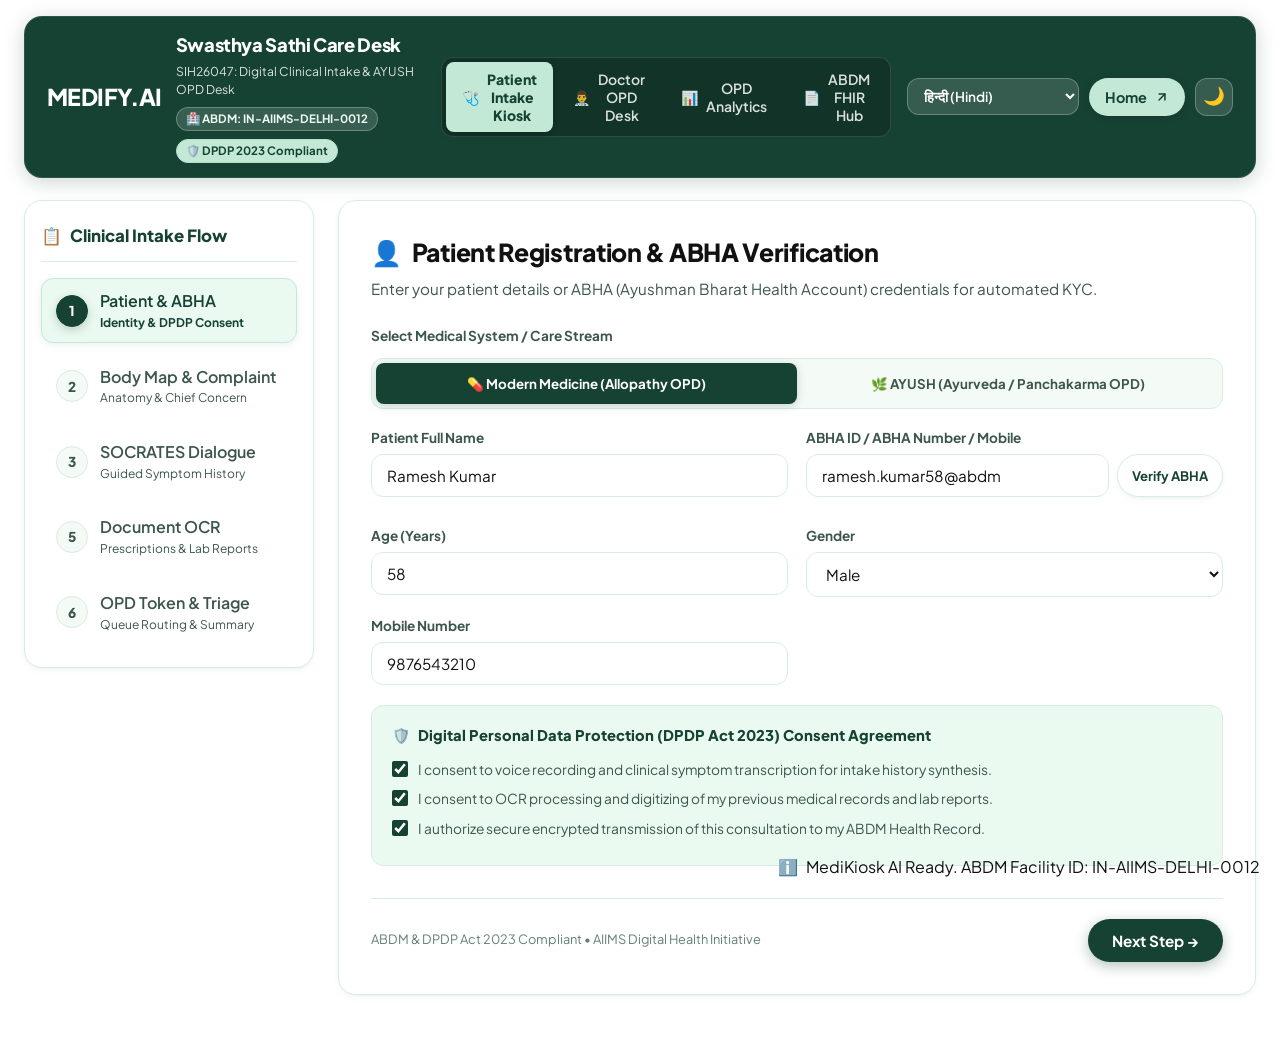
==== commit 241f660d: "fix(vercel): resolve landing page routing, function configuration, and portal links" ====
--- a/frontend/app.html
+++ b/frontend/app.html
@@ -1,784 +1,869 @@
 <!DOCTYPE html>
-<html lang="en">
+<html lang="hi" data-theme="light">
+
 <head>
   <meta charset="UTF-8">
   <meta name="viewport" content="width=device-width, initial-scale=1.0">
-  <title>Medify.AI - AI Powered Patient Medical History & Clinical Intake</title>
-  <meta name="description" content="One stop solution for all your medical history. AI powered patient medical history, prescriptions storage, ABDM FHIR records, and clinical analysis.">
+  <title>Swasthya Sathi | Caring Digital Clinical Intake & AYUSH Care Desk</title>
+
+  <!-- Modern Typography (Plus Jakarta Sans & Fira Code) -->
   <link rel="preconnect" href="https://fonts.googleapis.com">
   <link rel="preconnect" href="https://fonts.gstatic.com" crossorigin>
-  <link href="https://fonts.googleapis.com/css2?family=Plus+Jakarta+Sans:wght@400;500;600;700;800;900&family=Fira+Code:wght@400;500&display=swap" rel="stylesheet">
-  <link rel="stylesheet" href="style.css">
+  <link
+    href="https://fonts.googleapis.com/css2?family=Plus+Jakarta+Sans:wght@400;500;600;700;800;900&family=Fira+Code:wght@400;500&display=swap"
+    rel="stylesheet">
+
+  <!-- Stylesheet -->
+  <link rel="stylesheet" href="css/styles.css">
 </head>
+
 <body>
 
-  <!-- ========================================================================= -->
-  <!-- NAVBAR -->
-  <!-- ========================================================================= -->
-  <header class="navbar" id="siteNavbar">
-    <a href="index.html" class="logo" id="navLogo" aria-label="Medify.AI Home">MEDIFY.AI</a>
-    <nav class="nav-links" id="navLinks">
-      <a href="index.html" class="nav-link-item" id="navHome">Home</a>
-      <a href="app.html?role=doctor" class="nav-link-item" id="navHistory" title="View Patient Medical History & OPD Records">History</a>
-      <a href="#features" class="nav-link-item" id="navFeatures">Features</a>
-      <a href="#about" class="nav-link-item" id="navAbout">About</a>
-      <a href="app.html" class="nav-cta-btn" id="navLaunchAppBtn" title="Launch Medify.AI Clinical Platform">
-        <span>Launch App</span>
-        <span class="nav-arrow" aria-hidden="true">
-          <svg viewBox="0 0 24 24" width="16" height="16" fill="none" stroke="currentColor" stroke-width="2.6" stroke-linecap="round" stroke-linejoin="round"><line x1="7" y1="17" x2="17" y2="7"></line><polyline points="7 7 17 7 17 17"></polyline></svg>
-        </span>
-      </a>
-    </nav>
-    <button class="menu-btn" id="menuToggleBtn" aria-label="Open mobile menu" aria-expanded="false" aria-controls="navLinks">
-      <span></span>
-      <span></span>
-      <span></span>
-    </button>
-  </header>
-
-  <!-- ========================================================================= -->
-  <!-- HERO SECTION -->
-  <!-- ========================================================================= -->
-  <section class="hero" id="hero">
-    <div class="hero-content">
-      <div class="hero-badge">
-        <span class="badge-dot"></span>
-        <span>SIH26047 &bull; ABDM FHIR Compliant Care Desk</span>
-      </div>
-
-      <h1>One stop solution for all your<br>medical history</h1>
-      <p>All your medical needs in one go. AI-powered Patient medical history, multilingual clinical intake, and instant ABDM FHIR interoperability.<br>Click below to access the platform or jump directly to any portal.</p>
-      
-      <div class="hero-actions-wrapper">
-        <a href="app.html" class="hero-btn" id="heroCtaBtn" title="Launch Full Medify.AI Application">
-          <span>Explore MEDIFY.AI</span>
-          <span class="hero-arrow-circle" aria-hidden="true">
-            <svg viewBox="0 0 24 24" width="16" height="16" fill="none" stroke="currentColor" stroke-width="2.6" stroke-linecap="round" stroke-linejoin="round"><line x1="7" y1="17" x2="17" y2="7"></line><polyline points="7 7 17 7 17 17"></polyline></svg>
+  <div class="app-container">
+
+    <!-- Top Navigation & Header -->
+    <header class="header-bar">
+      <div class="brand-section">
+        <a href="index.html" class="logo-link">MEDIFY.AI</a>
+        <div class="brand-info">
+          <h1 data-i18n="appTitle">Swasthya Sathi Care Desk</h1>
+          <div class="sub-tag">
+            <span data-i18n="appSub">SIH26047: Digital Clinical Intake & AYUSH OPD Desk</span>
+            <span class="abdm-badge">🏥 ABDM: IN-AIIMS-DELHI-0012</span>
+            <span class="dpdp-badge">🛡️ DPDP 2023 Compliant</span>
+          </div>
+        </div>
+      </div>
+
+      <!-- Role Nav Tabs -->
+      <nav class="nav-tabs-wrapper">
+        <button type="button" class="nav-tab-btn active" data-target="kiosk">
+          <span>🩺</span> <span data-i18n="tabKiosk">Patient Intake Kiosk</span>
+        </button>
+        <button type="button" class="nav-tab-btn" data-target="doctor">
+          <span>👨‍⚕️</span> <span data-i18n="tabDoctor">Doctor OPD Desk</span>
+        </button>
+        <button type="button" class="nav-tab-btn" data-target="analytics">
+          <span>📊</span> <span data-i18n="tabAnalytics">OPD Analytics</span>
+        </button>
+        <button type="button" class="nav-tab-btn" data-target="fhir">
+          <span>📄</span> <span data-i18n="tabFhir">ABDM FHIR Hub</span>
+        </button>
+      </nav>
+
+      <!-- Header Actions -->
+      <div class="header-actions">
+        <select id="globalLangSelect" class="lang-selector" aria-label="Select Language">
+          <option value="en">English</option>
+          <option value="hi" selected>हिन्दी (Hindi)</option>
+          <option value="mr">मराठी (Marathi)</option>
+          <option value="ta">தமிழ் (Tamil)</option>
+          <option value="te">తెలుగు (Telugu)</option>
+          <option value="bn">বাংলা (Bengali)</option>
+          <option value="gu">ગુજરાતી (Gujarati)</option>
+          <option value="kn">ಕನ್ನಡ (Kannada)</option>
+        </select>
+
+        <a href="index.html" class="btn btn-home-cta" title="Back to Landing Page">
+          <span>Home</span>
+          <span class="home-arrow" aria-hidden="true">
+            <svg viewBox="0 0 24 24" width="14" height="14" fill="none" stroke="currentColor" stroke-width="2.6"
+              stroke-linecap="round" stroke-linejoin="round">
+              <line x1="7" y1="17" x2="17" y2="7"></line>
+              <polyline points="7 7 17 7 17 17"></polyline>
+            </svg>
           </span>
         </a>
-      </div>
-
-      <!-- Quick Access Portal Launchers -->
-      <div class="hero-portals">
-        <span class="portals-label">Instant Portal Access:</span>
-        <div class="portal-pills-grid">
-          <a href="app.html?role=kiosk" class="portal-pill" id="pillKiosk" title="Launch Patient Intake Kiosk">
-            <span class="pill-emoji">🩺</span>
-            <span class="pill-text">Patient Intake</span>
-          </a>
-          <a href="app.html?role=doctor" class="portal-pill" id="pillDoctor" title="Launch Doctor OPD Desk">
-            <span class="pill-emoji">👨‍⚕️</span>
-            <span class="pill-text">Doctor OPD Desk</span>
-          </a>
-          <a href="app.html?role=analytics" class="portal-pill" id="pillAnalytics" title="Launch OPD Analytics">
-            <span class="pill-emoji">📊</span>
-            <span class="pill-text">OPD Analytics</span>
-          </a>
-          <a href="app.html?role=fhir" class="portal-pill" id="pillFhir" title="Launch ABDM FHIR Hub">
-            <span class="pill-emoji">📄</span>
-            <span class="pill-text">ABDM FHIR Hub</span>
-          </a>
-          <button type="button" class="portal-pill pill-demo" id="pillLiveDemo" title="Try Live AI Symptom Simulator">
-            <span class="pill-emoji">⚡</span>
-            <span class="pill-text">Try Live AI Demo</span>
-          </button>
-        </div>
-      </div>
+
+        <button type="button" id="themeToggleBtn" class="icon-btn" title="Switch to Dark Mode"
+          aria-label="Switch to Dark Mode" aria-pressed="false">
+          <span class="theme-toggle-icon" aria-hidden="true">🌙</span>
+        </button>
+      </div>
+    </header>
+
+    <!-- Emergency Triage Red-Flag Alert Ticker -->
+    <div id="emergencyTicker" class="emergency-ticker">
+      <div class="content">
+        <span class="pulse-badge">CRITICAL TRIAGE</span>
+        <span id="emergencyTickerText">EMERGENCY RED-FLAG INTERCEPTED: Severe symptoms requiring immediate physician
+          attention!</span>
+      </div>
+      <button type="button" class="btn btn-secondary btn-sm" onclick="window.app.switchRole('doctor')">View in OPD Desk
+        →</button>
     </div>
-  </section>
-
-  <!-- ========================================================================= -->
-  <!-- FEATURES SECTION -->
-  <!-- ========================================================================= -->
-  <section class="features" id="features">
-    <div class="features-header">
-      <h2 class="section-title">Core Intelligence Modules</h2>
-      <p class="section-subtitle">Engineered for seamless clinical intake, standardized storage, and real-time AI diagnostic insights.</p>
-    </div>
-
-    <!-- Feature 1: Analyze -->
-    <div class="feature-row" id="featureAnalyze">
-      <div class="feature-icon" aria-hidden="true">
-        <svg viewBox="0 0 48 48" fill="none" xmlns="http://www.w3.org/2000/svg">
-          <path d="M8 30 L16 20 L22 26 L32 14" stroke="#ffffff" stroke-width="2.8" stroke-linecap="round" stroke-linejoin="round"/>
-          <circle cx="30" cy="30" r="9" stroke="#ffffff" stroke-width="2.8"/>
-          <line x1="36.5" y1="36.5" x2="42" y2="42" stroke="#ffffff" stroke-width="2.8" stroke-linecap="round"/>
-        </svg>
-      </div>
-      <h2>Analyze</h2>
-      <p>Analyze all of the patient's medical history with AI powered mechanism, real-time emergency triage interception, and disease pattern tracking.</p>
-      
-      <div class="feature-buttons-group">
-        <a href="app.html?role=analytics" class="feature-action-btn" id="btnFeatureAnalyzeApp" title="Open OPD Analytics Portal">
-          <span>Launch AI Analytics</span>
-          <svg viewBox="0 0 24 24" width="16" height="16" fill="none" stroke="currentColor" stroke-width="2.5" stroke-linecap="round" stroke-linejoin="round"><line x1="5" y1="12" x2="19" y2="12"></line><polyline points="12 5 19 12 12 19"></polyline></svg>
-        </a>
-        <button type="button" class="feature-demo-btn" id="btnFeatureAnalyzeDemo" data-feature="analyze" title="Preview AI Analytics & Triage Demo">
-          <span>Preview Analysis Demo</span>
-          <span class="btn-subicon">🔍</span>
-        </button>
-      </div>
-    </div>
-
-    <!-- Feature 2: Store -->
-    <div class="feature-row" id="featureStore">
-      <div class="feature-icon" aria-hidden="true">
-        <svg viewBox="0 0 48 48" fill="none" xmlns="http://www.w3.org/2000/svg">
-          <rect x="8" y="12" width="32" height="7" rx="1.5" stroke="#ffffff" stroke-width="2.8" stroke-linejoin="round"/>
-          <path d="M10 19 L10 34 A2 2 0 0 0 12 36 L36 36 A2 2 0 0 0 38 34 L38 19" stroke="#ffffff" stroke-width="2.8" stroke-linejoin="round"/>
-          <line x1="20" y1="25" x2="28" y2="25" stroke="#ffffff" stroke-width="2.8" stroke-linecap="round"/>
-        </svg>
-      </div>
-      <h2>Store</h2>
-      <p>Store all prescriptions and medicines (ongoing/completed) in one place with ABDM FHIR R4 interoperability and cryptographic health vault encryption.</p>
-      
-      <div class="feature-buttons-group">
-        <a href="app.html?role=fhir" class="feature-action-btn" id="btnFeatureStoreApp" title="Open ABDM FHIR Records Hub">
-          <span>View ABDM Records</span>
-          <svg viewBox="0 0 24 24" width="16" height="16" fill="none" stroke="currentColor" stroke-width="2.5" stroke-linecap="round" stroke-linejoin="round"><line x1="5" y1="12" x2="19" y2="12"></line><polyline points="12 5 19 12 12 19"></polyline></svg>
-        </a>
-        <button type="button" class="feature-demo-btn" id="btnFeatureStoreDemo" data-feature="store" title="Explore ABDM FHIR Payload Storage">
-          <span>Explore FHIR Vault</span>
-          <span class="btn-subicon">📁</span>
-        </button>
-      </div>
-    </div>
-
-    <!-- Feature 3: Summarize -->
-    <div class="feature-row" id="featureSummarize">
-      <div class="feature-icon" aria-hidden="true">
-        <svg viewBox="0 0 48 48" fill="none" xmlns="http://www.w3.org/2000/svg">
-          <path d="M24 16 C21 13.5 15 12.5 10 13.5 L10 33 C15 32 21 33 24 35.5 C27 33 33 32 38 33 L38 13.5 C33 12.5 27 13.5 24 16 Z" stroke="#ffffff" stroke-width="2.8" stroke-linejoin="round"/>
-          <line x1="24" y1="16" x2="24" y2="35.5" stroke="#ffffff" stroke-width="2.8"/>
-        </svg>
-      </div>
-      <h2>Summarize</h2>
-      <p>Summarize all of the patient's medical history and diseases with integrated clinical AI chat support, SOCRATES pain mapping, and AYUSH Prakriti profiling.</p>
-      
-      <div class="feature-buttons-group">
-        <a href="app.html?role=doctor" class="feature-action-btn" id="btnFeatureSummarizeApp" title="Open Doctor OPD Clinical Desk">
-          <span>Open Doctor OPD Desk</span>
-          <svg viewBox="0 0 24 24" width="16" height="16" fill="none" stroke="currentColor" stroke-width="2.5" stroke-linecap="round" stroke-linejoin="round"><line x1="5" y1="12" x2="19" y2="12"></line><polyline points="12 5 19 12 12 19"></polyline></svg>
-        </a>
-        <button type="button" class="feature-demo-btn" id="btnFeatureSummarizeDemo" data-feature="summarize" title="Preview Doctor AI Summary & SOCRATES Chat">
-          <span>View AI Summary Demo</span>
-          <span class="btn-subicon">💬</span>
-        </button>
-      </div>
-    </div>
-
-  </section>
-
-  <!-- ========================================================================= -->
-  <!-- FOOTER -->
-  <!-- ========================================================================= -->
-  <footer class="site-footer" id="about">
-    <div class="footer-links">
-      <div class="footer-col">
-        <h4 class="footer-col-title">Platform &amp; Portals</h4>
-        <a href="#features" id="footerServicesLink">Services</a>
-        <a href="app.html?role=kiosk" id="footerKioskLink">Patient Intake</a>
-        <a href="app.html?role=doctor" id="footerDoctorLink">Doctor OPD Desk</a>
-        <button type="button" class="footer-link-btn" id="footerPrivacyBtn" aria-label="Read Privacy Policy">Privacy Policy</button>
-        <button type="button" class="footer-link-btn" id="footerTermsBtn" aria-label="Read Terms and Conditions">Terms &amp; Conditions</button>
-      </div>
-      <div class="footer-col">
-        <h4 class="footer-col-title">Company &amp; Compliance</h4>
-        <button type="button" class="footer-link-btn" id="footerAboutBtn" aria-label="About Medify.AI">About us</button>
-        <button type="button" class="footer-link-btn" id="footerContactBtn" aria-label="Contact Medify.AI Team">Contact Us</button>
-        <a href="app.html?role=fhir" id="footerFhirLink">ABDM FHIR Hub</a>
-        <a href="app.html?role=analytics" id="footerAnalyticsLink">OPD Analytics</a>
-      </div>
-    </div>
-
-    <div class="footer-bottom">
-      <span class="footer-credit">&copy; 2026 Tahseen Pvt Limited.Co &bull; All Rights Reserved.</span>
-      <span class="footer-logo">MEDIFY.AI</span>
-    </div>
-  </footer>
-
-  <!-- ========================================================================= -->
-  <!-- MODAL 1: PRIVACY POLICY (DPDP ACT 2023) -->
-  <!-- ========================================================================= -->
-  <div class="modal-backdrop" id="privacyModal" role="dialog" aria-modal="true" aria-labelledby="privacyModalTitle" hidden>
+
+    <!-- ========================================================================= -->
+    <!-- VIEW 1: PATIENT INTAKE KIOSK -->
+    <!-- ========================================================================= -->
+    <main id="kioskSection" class="view-section active">
+      <div class="kiosk-container">
+
+        <!-- Stepper Sidebar -->
+        <aside class="kiosk-stepper-card">
+          <div class="kiosk-stepper-title">
+            <span>📋</span> <span>Clinical Intake Flow</span>
+          </div>
+
+          <div class="kiosk-step-item active" data-step="1">
+            <div class="step-num-badge">1</div>
+            <div>
+              <div style="font-weight:600;">Patient & ABHA</div>
+              <div style="font-size:0.75rem;">Identity & DPDP Consent</div>
+            </div>
+          </div>
+
+          <div class="kiosk-step-item" data-step="2">
+            <div class="step-num-badge">2</div>
+            <div>
+              <div style="font-weight:600;">Body Map & Complaint</div>
+              <div style="font-size:0.75rem;">Anatomy & Chief Concern</div>
+            </div>
+          </div>
+
+          <div class="kiosk-step-item" data-step="3">
+            <div class="step-num-badge">3</div>
+            <div>
+              <div style="font-weight:600;">SOCRATES Dialogue</div>
+              <div style="font-size:0.75rem;">Guided Symptom History</div>
+            </div>
+          </div>
+
+          <div class="kiosk-step-item" data-step="4" style="display:none;">
+            <div class="step-num-badge">4</div>
+            <div>
+              <div style="font-weight:600;">AYUSH Pariksha</div>
+              <div style="font-size:0.75rem;">Prakriti & Agni Assessment</div>
+            </div>
+          </div>
+
+          <div class="kiosk-step-item" data-step="5">
+            <div class="step-num-badge">5</div>
+            <div>
+              <div style="font-weight:600;">Document OCR</div>
+              <div style="font-size:0.75rem;">Prescriptions & Lab Reports</div>
+            </div>
+          </div>
+
+          <div class="kiosk-step-item" data-step="6">
+            <div class="step-num-badge">6</div>
+            <div>
+              <div style="font-weight:600;">OPD Token & Triage</div>
+              <div style="font-size:0.75rem;">Queue Routing & Summary</div>
+            </div>
+          </div>
+        </aside>
+
+        <!-- Main Kiosk Panel -->
+        <div class="kiosk-main-panel">
+
+          <!-- STEP 1: Patient Identity, ABHA & DPDP Consent -->
+          <div id="kioskStep1" class="kiosk-step-content active">
+            <div class="step-header">
+              <h2><span>👤</span> <span>Patient Registration & ABHA Verification</span></h2>
+              <p>Enter your patient details or ABHA (Ayushman Bharat Health Account) credentials for automated KYC.</p>
+            </div>
+
+            <!-- Clinical Stream Selector -->
+            <div class="form-group" style="margin-bottom:18px;">
+              <label class="form-label">Select Medical System / Care Stream</label>
+              <div class="stream-toggle-box">
+                <button type="button" class="stream-option-btn active allopathy" data-stream="allopathy">
+                  💊 Modern Medicine (Allopathy OPD)
+                </button>
+                <button type="button" class="stream-option-btn ayush" data-stream="ayush">
+                  🌿 AYUSH (Ayurveda / Panchakarma OPD)
+                </button>
+              </div>
+            </div>
+
+            <div class="form-grid-2">
+              <div class="form-group">
+                <label class="form-label">Patient Full Name</label>
+                <input type="text" id="patientNameInput" class="form-input" value="Ramesh Kumar"
+                  placeholder="e.g. Ramesh Kumar">
+              </div>
+
+              <div class="form-group">
+                <label class="form-label">ABHA ID / ABHA Number / Mobile</label>
+                <div class="input-with-action">
+                  <input type="text" id="patientAbhaInput" class="form-input" value="ramesh.kumar58@abdm"
+                    placeholder="e.g. 91-4829-1029-4412">
+                  <button type="button" id="verifyAbhaBtn" class="btn btn-secondary btn-sm">Verify ABHA</button>
+                </div>
+                <div id="abhaVerifyStatus" style="margin-top:4px;"></div>
+              </div>
+
+              <div class="form-group">
+                <label class="form-label">Age (Years)</label>
+                <input type="number" id="patientAgeInput" class="form-input" value="58" min="1" max="120">
+              </div>
+
+              <div class="form-group">
+                <label class="form-label">Gender</label>
+                <select id="patientGenderSelect" class="form-select">
+                  <option value="Male" selected>Male</option>
+                  <option value="Female">Female</option>
+                  <option value="Other">Other</option>
+                </select>
+              </div>
+
+              <div class="form-group">
+                <label class="form-label">Mobile Number</label>
+                <input type="tel" id="patientPhoneInput" class="form-input" value="9876543210"
+                  placeholder="10-digit mobile number">
+              </div>
+            </div>
+
+            <!-- DPDP 2023 Granular Consent Box -->
+            <div class="dpdp-consent-box">
+              <div class="dpdp-consent-title">
+                <span>🛡️</span> <span>Digital Personal Data Protection (DPDP Act 2023) Consent Agreement</span>
+              </div>
+              <label class="consent-checkbox-item">
+                <input type="checkbox" id="consentVoiceCheck" checked>
+                <span>I consent to voice recording and clinical symptom transcription for intake history
+                  synthesis.</span>
+              </label>
+              <label class="consent-checkbox-item">
+                <input type="checkbox" id="consentOcrCheck" checked>
+                <span>I consent to OCR processing and digitizing of my previous medical records and lab reports.</span>
+              </label>
+              <label class="consent-checkbox-item">
+                <input type="checkbox" id="consentAbhaCheck" checked>
+                <span>I authorize secure encrypted transmission of this consultation to my ABDM Health Record.</span>
+              </label>
+            </div>
+          </div>
+
+          <!-- STEP 2: Anatomical Body Map & Chief Complaints -->
+          <div id="kioskStep2" class="kiosk-step-content">
+            <div class="step-header">
+              <h2><span>🗺️</span> <span>Select Anatomical Region & Chief Concern</span></h2>
+              <p>Tap on the human body diagram or select from common complaints below.</p>
+            </div>
+
+            <div class="body-map-layout">
+              <!-- SVG Interactive Body Map -->
+              <div class="body-map-card">
+                <div class="body-svg-container">
+                  <svg viewBox="0 0 200 320" style="width:100%;height:100%;">
+                    <!-- Head -->
+                    <circle cx="100" cy="35" r="22" class="body-region-target" data-region="head" />
+                    <text x="100" y="38" text-anchor="middle" font-size="9" font-weight="700"
+                      pointer-events="none">Head</text>
+
+                    <!-- Neck -->
+                    <rect x="94" y="58" width="12" height="12" class="body-region-target" data-region="throat" />
+
+                    <!-- Chest -->
+                    <path d="M72 72 L128 72 L120 135 L80 135 Z" class="body-region-target active" data-region="chest" />
+                    <text x="100" y="105" text-anchor="middle" font-size="10" font-weight="700"
+                      pointer-events="none">Chest</text>
+
+                    <!-- Abdomen -->
+                    <path d="M80 138 L120 138 L115 185 L85 185 Z" class="body-region-target" data-region="abdomen" />
+                    <text x="100" y="162" text-anchor="middle" font-size="10" font-weight="700"
+                      pointer-events="none">Abdomen</text>
+
+                    <!-- Arms -->
+                    <path d="M68 76 L45 155 L55 160 L72 90 Z" class="body-region-target" data-region="joints" />
+                    <path d="M132 76 L155 155 L145 160 L128 90 Z" class="body-region-target" data-region="joints" />
+
+                    <!-- Pelvis -->
+                    <path d="M85 188 L115 188 L118 215 L82 215 Z" class="body-region-target" data-region="pelvis" />
+
+                    <!-- Legs & Knees -->
+                    <path d="M82 218 L76 300 L90 300 L97 218 Z" class="body-region-target" data-region="joints" />
+                    <path d="M118 218 L124 300 L110 300 L103 218 Z" class="body-region-target" data-region="joints" />
+                    <text x="100" y="260" text-anchor="middle" font-size="10" font-weight="700"
+                      pointer-events="none">Joints</text>
+                  </svg>
+                </div>
+
+                <div class="body-quick-pills">
+                  <button type="button" class="body-pill-btn active" data-region="chest">Chest</button>
+                  <button type="button" class="body-pill-btn" data-region="head">Head</button>
+                  <button type="button" class="body-pill-btn" data-region="abdomen">Abdomen</button>
+                  <button type="button" class="body-pill-btn" data-region="joints">Joints</button>
+                  <button type="button" class="body-pill-btn" data-region="skin">Skin</button>
+                  <button type="button" class="body-pill-btn" data-region="whole_body">Full Body</button>
+                </div>
+              </div>
+
+              <!-- Complaints Grid -->
+              <div>
+                <div id="complaintsGrid" class="complaints-grid">
+                  <!-- Dynamically Populated -->
+                </div>
+
+                <!-- Voice Input Bar -->
+                <div class="voice-intake-bar">
+                  <button type="button" id="voiceMicBtn" class="voice-mic-btn" title="Tap to Speak">
+                    🎤
+                  </button>
+                  <div class="voice-status-text">
+                    <div id="voiceStatusLabel" class="status-label" data-i18n="voicePrompt">Tap Mic to Speak in Your
+                      Language</div>
+                    <div id="voiceTranscriptPreview" class="transcript-preview">Hindi, English, Marathi, Tamil, Telugu,
+                      Bengali supported.</div>
+                  </div>
+                  <div class="audio-waveform">
+                    <div class="waveform-bar"></div>
+                    <div class="waveform-bar"></div>
+                    <div class="waveform-bar"></div>
+                    <div class="waveform-bar"></div>
+                    <div class="waveform-bar"></div>
+                  </div>
+                </div>
+              </div>
+            </div>
+          </div>
+
+          <!-- STEP 3: SOCRATES Guided Dialogue -->
+          <div id="kioskStep3" class="kiosk-step-content">
+            <div class="step-header">
+              <h2><span>🩺</span> <span>Clinical Symptom Exploration (SOCRATES Engine)</span></h2>
+              <p>Our intelligent assistant asks targeted clinical questions to build your comprehensive case history.
+              </p>
+            </div>
+
+            <div class="socrates-card">
+              <div style="display:flex;align-items:center;justify-content:space-between;">
+                <span id="socratesFieldBadge" class="socrates-field-badge">SOCRATES: CHARACTER</span>
+                <span id="socratesStepNum" style="font-size:0.8rem;color:var(--text-muted);">Step 1 of 8</span>
+              </div>
+
+              <div id="socratesQuestionHeading" class="socrates-question-heading">
+                How would you describe the sensation or type of pain?
+              </div>
+              <div id="socratesQuestionVernacular" class="socrates-question-vernacular">
+                आप दर्द या परेशानी की प्रकृति को कैसा महसूस करते हैं?
+              </div>
+
+              <div id="socratesOptionsGrid" class="socrates-options-grid">
+                <!-- Dynamically Populated -->
+              </div>
+            </div>
+
+            <!-- Visual VAS Pain Severity Slider -->
+            <div class="severity-slider-box">
+              <div class="slider-labels-row">
+                <span>Mild Discomfort (1)</span>
+                <span data-i18n="severityLabel">Pain / Discomfort Intensity (1 to 10)</span>
+                <span>Severe / Unbearable (10)</span>
+              </div>
+              <input type="range" id="severitySlider" class="severity-slider" min="1" max="10" value="8">
+              <div class="severity-display-row">
+                <span id="severityEmoji" class="severity-emoji">😣</span>
+                <span id="severityScoreBadge" class="severity-score-badge">8/10</span>
+              </div>
+            </div>
+          </div>
+
+          <!-- STEP 4: AYUSH Pariksha & Prakriti Calculation -->
+          <div id="kioskStep4" class="kiosk-step-content">
+            <div class="step-header">
+              <h2><span>🌿</span> <span>AYUSH Ashtavidha & Dashavidha Pariksha</span></h2>
+              <p>Ayurvedic constitutional Prakriti analysis, Agni (digestive capacity) and Koshtha assessment.</p>
+            </div>
+
+            <div id="ayushPrakritiResultBox" class="dpdp-consent-box"
+              style="display:none;margin-bottom:20px;border-color:var(--ayush-primary);">
+              <!-- Populated on calculation -->
+            </div>
+
+            <div id="ayushQuestionsGrid" class="ayush-pariksha-grid">
+              <!-- Dynamically Populated -->
+            </div>
+
+            <div class="form-group" style="margin-top:16px;">
+              <label class="form-label">Ahara & Vihara (Dietary habits, routine and sleep patterns)</label>
+              <input type="text" id="ayushLifestyleNotes" class="form-input"
+                value="Sour and fermented diet, tea 4x/day, sleeping after 12:30 AM.">
+            </div>
+          </div>
+
+          <!-- STEP 5: Medical Document Digitizer & OCR -->
+          <div id="kioskStep5" class="kiosk-step-content">
+            <div class="step-header">
+              <h2><span>📄</span> <span>Medical Record Digitizer & OCR Engine</span></h2>
+              <p>Upload previous doctor prescriptions or pathology lab reports for instant AI extraction.</p>
+            </div>
+
+            <div class="ocr-layout">
+              <div>
+                <div class="dropzone-box" onclick="document.getElementById('docFileInput').click()">
+                  <div class="dropzone-icon">📤</div>
+                  <div style="font-weight:600;">Drag & drop prescription/lab report</div>
+                  <div style="font-size:0.8rem;color:var(--text-muted);">Supports PNG, JPG, PDF or Text files</div>
+                  <input type="file" id="docFileInput" style="display:none;"
+                    onchange="window.kioskModule.handleCustomDocumentUpload()">
+                </div>
+
+                <!-- 1-Click Sample Medical Records -->
+                <div style="margin-top:16px;">
+                  <div style="font-weight:700;font-size:0.9rem;margin-bottom:8px;color:var(--text-main);"
+                    data-i18n="sampleDocsTitle">
+                    Load Realistic Sample Records (1-Click)
+                  </div>
+                  <div id="sampleDocsList" class="sample-docs-list">
+                    <!-- Dynamically Populated -->
+                  </div>
+                </div>
+              </div>
+
+              <!-- OCR Extracted Results Panel -->
+              <div class="ocr-results-panel">
+                <div
+                  style="font-weight:700;font-size:0.95rem;margin-bottom:12px;display:flex;align-items:center;gap:6px;">
+                  <span>⚡</span> <span>Extracted Clinical Data (Medications & Labs)</span>
+                </div>
+                <div id="ocrExtractedResults">
+                  <div style="font-size:0.85rem;color:var(--text-muted);text-align:center;padding:40px 0;">
+                    Click any sample document above or upload a prescription to extract structured medications and
+                    abnormal lab values.
+                  </div>
+                </div>
+
+                <div class="form-group" style="margin-top:14px;">
+                  <label class="form-label">Or Paste Prescription / Lab Text Directly</label>
+                  <textarea id="customDocTextInput" class="form-textarea" rows="2"
+                    placeholder="e.g. Tab Telma 40mg 1-0-0, HbA1c 9.2%, Serum Creatinine 1.9 mg/dL"></textarea>
+                  <button type="button" id="processCustomDocBtn" class="btn btn-secondary btn-sm"
+                    style="margin-top:6px;align-self:flex-end;">Digitize Text</button>
+                </div>
+              </div>
+            </div>
+          </div>
+
+          <!-- STEP 6: OPD Token & Final Summary -->
+          <div id="kioskStep6" class="kiosk-step-content">
+            <div class="step-header" style="text-align:center;">
+              <h2><span>✅</span> <span>Clinical Intake Complete!</span></h2>
+              <p>Your structured clinical case summary has been sent directly to the attending OPD Physician.</p>
+            </div>
+
+            <div class="token-card">
+              <span id="kioskTokenTriageBadge" class="dpdp-badge">ROUTINE OPD QUEUE</span>
+              <div class="token-number-large" id="kioskTokenNumberDisplay">OPD-03</div>
+              <div id="kioskTokenPatientName" style="font-weight:700;font-size:1.1rem;">Ramesh Kumar (58 Y / Male)</div>
+              <div id="kioskTokenWaitTime" style="color:var(--cyan-accent);font-size:0.9rem;margin-top:4px;">Estimated
+                Wait: ~8 Minutes (Room 104)</div>
+
+              <div class="token-qr-mock">
+                <svg viewBox="0 0 100 100">
+                  <rect width="100" height="100" fill="white" />
+                  <rect x="10" y="10" width="25" height="25" fill="#0f172a" />
+                  <rect x="65" y="10" width="25" height="25" fill="#0f172a" />
+                  <rect x="10" y="65" width="25" height="25" fill="#0f172a" />
+                  <rect x="15" y="15" width="15" height="15" fill="white" />
+                  <rect x="70" y="15" width="15" height="15" fill="white" />
+                  <rect x="15" y="70" width="15" height="15" fill="white" />
+                  <rect x="18" y="18" width="9" height="9" fill="#0f172a" />
+                  <rect x="73" y="18" width="9" height="9" fill="#0f172a" />
+                  <rect x="18" y="73" width="9" height="9" fill="#0f172a" />
+                  <rect x="42" y="15" width="10" height="10" fill="#0f172a" />
+                  <rect x="42" y="40" width="16" height="16" fill="#164234" />
+                  <rect x="65" y="65" width="12" height="12" fill="#0f172a" />
+                  <rect x="80" y="80" width="10" height="10" fill="#0f172a" />
+                </svg>
+              </div>
+
+              <div style="font-size:0.8rem;color:var(--text-muted);margin-top:10px;">
+                Scan QR at Doctor Desk for Instant Profile Loading | ABHA Verified
+              </div>
+            </div>
+
+            <div
+              style="margin-top:24px;background:var(--bg-secondary);padding:18px;border-radius:var(--radius-md);border:1px solid var(--border-color);box-shadow:var(--shadow-sm);">
+              <div style="font-weight:700;font-size:0.95rem;margin-bottom:6px;color:var(--primary);">
+                Clinical Intake Summary & Doctor Care Notes
+              </div>
+              <div id="kioskSummaryNarrative" class="hpi-narrative-text">
+                Patient presenting with intermittent retrosternal chest heaviness for 3 days. Known hypertensive and
+                diabetic.
+              </div>
+            </div>
+          </div>
+
+          <!-- Footer Actions -->
+          <footer class="kiosk-footer-actions">
+            <button type="button" id="kioskPrevBtn" class="btn btn-secondary" style="display:none;"
+              data-i18n="prevStep">
+              ← Previous
+            </button>
+            <div style="font-size:0.8rem;color:var(--text-dim);">
+              ABDM & DPDP Act 2023 Compliant • AIIMS Digital Health Initiative
+            </div>
+            <button type="button" id="kioskNextBtn" class="btn btn-primary" data-i18n="nextStep">
+              Next Step →
+            </button>
+          </footer>
+
+        </div>
+      </div>
+    </main>
+
+    <!-- ========================================================================= -->
+    <!-- VIEW 2: DOCTOR OPD CONSULTATION DESK -->
+    <!-- ========================================================================= -->
+    <main id="doctorSection" class="view-section">
+      <div class="doctor-desk-layout">
+
+        <!-- OPD Live Queue Column -->
+        <aside class="opd-queue-card">
+          <div class="queue-header">
+            <div>
+              <div style="font-weight:700;font-size:1.05rem;">Live OPD Queue</div>
+              <div id="opdQueueCount" style="font-size:0.8rem;color:var(--text-muted);">2 Waiting</div>
+            </div>
+            <button type="button" class="btn btn-secondary btn-sm" onclick="window.doctorModule.refreshQueue()">🔄
+              Refresh</button>
+          </div>
+
+          <div id="opdQueueItems" class="queue-items-scroll">
+            <!-- Dynamically Populated -->
+          </div>
+        </aside>
+
+        <!-- Deep Clinical Case Sheet Workspace -->
+        <div class="patient-case-workspace">
+
+          <!-- Patient Banner -->
+          <div class="patient-header-banner">
+            <div style="display:flex;align-items:center;gap:16px;">
+              <div class="patient-avatar-box">RK</div>
+              <div>
+                <div style="display:flex;align-items:center;gap:10px;">
+                  <h2 id="docPatientName" style="font-size:1.4rem;font-weight:700;">Ramesh Kumar</h2>
+                  <span id="docTriageBadge" class="dpdp-badge">ROUTINE OPD</span>
+                </div>
+                <div id="docPatientMeta" style="font-size:0.85rem;color:var(--text-muted);margin-top:2px;">
+                  58 Years / Male | Token: OPD-A04 | Phone: 9876543210
+                </div>
+              </div>
+            </div>
+            <div style="text-align:right;">
+              <span class="abdm-badge" id="docPatientAbha">ramesh.kumar58@abdm</span>
+              <div style="font-size:0.75rem;color:var(--triage-green);margin-top:4px;">✓ ABDM KYC Verified</div>
+            </div>
+          </div>
+
+          <!-- Case Sections Grid -->
+          <div class="case-section-box">
+            <div class="case-section-title">
+              <span>🩺</span> <span>Chief Concern & Comprehensive History of Present Illness (HPI)</span>
+            </div>
+            <div style="font-weight:700;font-size:0.95rem;color:var(--primary);margin-bottom:6px;">
+              Chief Concern: <span id="docChiefComplaint">Chest Heaviness & Diabetes Routine Review</span>
+            </div>
+            <div id="docHpiNarrative" class="hpi-narrative-text">
+              58M presenting with intermittent dull chest pressure for 3 days on walking. Denies radiation, acute
+              diaphoresis, or syncope. Known diabetic on oral hypoglycemic agents.
+            </div>
+          </div>
+
+          <div class="form-grid-2">
+            <!-- Past History & Allergies -->
+            <div class="case-section-box">
+              <div class="case-section-title">
+                <span>📋</span> <span>Past History & Allergies</span>
+              </div>
+              <div style="margin-bottom:10px;">
+                <div style="font-size:0.8rem;color:var(--text-muted);margin-bottom:4px;">Past Medical History:</div>
+                <div id="docPastHistoryTags" class="tag-list">
+                  <span class="tag-item">Type 2 Diabetes Mellitus</span>
+                  <span class="tag-item">Essential Hypertension</span>
+                </div>
+              </div>
+              <div>
+                <div style="font-size:0.8rem;color:var(--text-muted);margin-bottom:4px;">Drug Allergies:</div>
+                <div id="docAllergiesTags" class="tag-list">
+                  <span class="tag-item allergy">NKDA (No Known Drug Allergies)</span>
+                </div>
+              </div>
+            </div>
+
+            <!-- Reconciled Medications & Labs -->
+            <div class="case-section-box">
+              <div class="case-section-title">
+                <span>💊</span> <span>Scanned Meds & Abnormal Lab Badges</span>
+              </div>
+              <div id="docReconciledMeds" style="margin-bottom:10px;">
+                <!-- Extracted Meds -->
+              </div>
+              <div id="docInvestigationBadges">
+                <!-- Abnormal Labs -->
+              </div>
+            </div>
+          </div>
+
+          <!-- AYUSH Assessment Card (Visible if AYUSH stream) -->
+          <div id="docAyushAssessmentPanel" class="case-section-box"
+            style="display:none;border-color:var(--ayush-primary);">
+            <div class="case-section-title" style="color:var(--ayush-primary);">
+              <span>🌿</span> <span>AYUSH Prakriti & Nidana Assessment</span>
+            </div>
+            <div class="form-grid-2">
+              <div>
+                <div style="font-size:0.85rem;"><strong>Dominant Prakriti:</strong> <span id="docAyushPrakriti">Vata
+                    Dominant</span></div>
+                <div style="font-size:0.85rem;margin-top:4px;"><strong>Agni:</strong> <span id="docAyushAgni">Manda
+                    Agni</span></div>
+                <div style="font-size:0.85rem;margin-top:4px;"><strong>Koshtha:</strong> <span
+                    id="docAyushKoshtha">Krura Koshtha</span></div>
+              </div>
+              <div>
+                <div style="font-size:0.85rem;"><strong>Nidana (Causative factors):</strong></div>
+                <div id="docAyushNidana" style="font-size:0.8rem;color:var(--text-muted);">Vidahi Ahara Sevana</div>
+              </div>
+            </div>
+          </div>
+
+          <!-- Diagnostic Assistant: ICD-10 & NAMASTE AYUSH Suggestions -->
+          <div class="case-section-box">
+            <div class="case-section-title">
+              <span>🏷️</span> <span>Doctor's Diagnostic Impressions & Codes (1-Click Apply)</span>
+            </div>
+            <div id="docIcdSuggestions" class="tag-list" style="margin-bottom:12px;">
+              <!-- ICD-10 & NAMASTE Chips -->
+            </div>
+            <div class="form-group">
+              <label class="form-label">Final Clinical Diagnosis</label>
+              <input type="text" id="docDiagnosisInput" class="form-input"
+                value="E11.65 - Type 2 diabetes mellitus with hyperglycemia; I20.9 - Angina pectoris">
+            </div>
+          </div>
+
+          <!-- Physician Notes -->
+          <div class="case-section-box">
+            <div class="case-section-title">
+              <span>📝</span> <span>Physician Clinical Notes & Observations</span>
+            </div>
+            <textarea id="docClinicalNotesInput" class="form-textarea" rows="3"
+              placeholder="Add doctor observations, examination notes or clinical advice..."></textarea>
+            <button type="button" id="saveDoctorNotesBtn" class="btn btn-secondary btn-sm" style="margin-top:8px;">Save
+              Notes</button>
+          </div>
+
+          <!-- Smart E-Prescription Builder -->
+          <div class="case-section-box">
+            <div style="display:flex;align-items:center;justify-content:space-between;margin-bottom:10px;">
+              <div class="case-section-title" style="margin-bottom:0;border-bottom:none;">
+                <span>💊</span> <span>E-Prescription & Treatment Orders</span>
+              </div>
+              <button type="button" id="doctorAddRxBtn" class="btn btn-secondary btn-sm">+ Add Medicine</button>
+            </div>
+
+            <table class="prescription-table">
+              <thead>
+                <tr>
+                  <th>Medicine / Formulation</th>
+                  <th>Strength</th>
+                  <th>Frequency</th>
+                  <th>Duration</th>
+                  <th>Instructions</th>
+                  <th>Action</th>
+                </tr>
+              </thead>
+              <tbody id="doctorPrescriptionTbody">
+                <!-- Dynamically Populated -->
+              </tbody>
+            </table>
+          </div>
+
+          <!-- Action Bar -->
+          <div style="display:flex;align-items:center;justify-content:space-between;margin-top:24px;">
+            <div style="font-size:0.85rem;color:var(--text-muted);">
+              Completing consultation will sign the record, generate ABDM FHIR R4 Bundle, and notify patient PHR.
+            </div>
+            <button type="button" id="completeConsultBtn" class="btn btn-success"
+              style="padding:14px 28px;font-size:1.05rem;" data-i18n="saveAndPrescribe">
+              ✓ Complete Consultation & ABDM Sync
+            </button>
+          </div>
+
+        </div>
+      </div>
+    </main>
+
+    <!-- ========================================================================= -->
+    <!-- VIEW 3: OPD QUEUE & HOSPITAL ANALYTICS -->
+    <!-- ========================================================================= -->
+    <main id="analyticsSection" class="view-section">
+      <div style="display:flex;align-items:center;justify-content:space-between;margin-bottom:24px;">
+        <div>
+          <h2 style="font-size:1.6rem;font-weight:700;">Hospital OPD Throughput & Clinical Analytics</h2>
+          <p style="color:var(--text-muted);font-size:0.95rem;">Real-time measurement of pre-consultation time savings,
+            triage interceptions, and intake volume.</p>
+        </div>
+        <button type="button" id="refreshAnalyticsBtn" class="btn btn-secondary">🔄 Refresh Metrics</button>
+      </div>
+
+      <!-- Stat Metric Cards -->
+      <div class="stats-grid-4">
+        <div class="stat-metric-card">
+          <div class="stat-icon-wrapper green">⚡</div>
+          <div>
+            <div class="stat-val" id="statTimeSavedPct">82.5%</div>
+            <div class="stat-desc">Clinical Time Saved per Patient</div>
+          </div>
+        </div>
+
+        <div class="stat-metric-card">
+          <div class="stat-icon-wrapper blue">👥</div>
+          <div>
+            <div class="stat-val" id="statDailyIntakeVolume">4,252</div>
+            <div class="stat-desc">Daily OPD Patients Handled</div>
+          </div>
+        </div>
+
+        <div class="stat-metric-card">
+          <div class="stat-icon-wrapper red">🚨</div>
+          <div>
+            <div class="stat-val" id="statRedFlagsCount">15</div>
+            <div class="stat-desc">Emergency Triage Red Flags Intercepted</div>
+          </div>
+        </div>
+
+        <div class="stat-metric-card">
+          <div class="stat-icon-wrapper amber">📄</div>
+          <div>
+            <div class="stat-val" id="statDocsDigitized">1,842</div>
+            <div class="stat-desc">Prescriptions & Labs Digitized (OCR)</div>
+          </div>
+        </div>
+      </div>
+
+      <!-- Time Comparison & Savings Breakdown -->
+      <div class="form-grid-2" style="margin-top:20px;">
+        <div class="case-section-box">
+          <div class="case-section-title">
+            <span>⏱️</span> <span>Pre-Consultation Intake Speed Comparison</span>
+          </div>
+          <div style="display:flex;align-items:center;justify-content:space-around;padding:24px 0;">
+            <div style="text-align:center;">
+              <div style="font-size:2.4rem;font-weight:900;color:var(--primary);" id="statPreConsultTime">48s</div>
+              <div style="font-size:0.85rem;color:var(--text-muted);">MediKiosk AI Average</div>
+            </div>
+            <div style="font-size:2rem;color:var(--text-dim);">vs</div>
+            <div style="text-align:center;">
+              <div style="font-size:2.4rem;font-weight:900;color:var(--text-dim);" id="statBaselineTime">240s</div>
+              <div style="font-size:0.85rem;color:var(--text-muted);">Traditional Manual Intake</div>
+            </div>
+          </div>
+          <div style="font-size:0.85rem;color:var(--text-muted);text-align:center;">
+            Physicians receive fully structured SOCRATES narrative, saving over 3 minutes per consultation.
+          </div>
+        </div>
+
+        <div class="case-section-box">
+          <div class="case-section-title">
+            <span>🛡️</span> <span>Standards & Ecosystem Compliance</span>
+          </div>
+          <div style="display:flex;flex-direction:column;gap:10px;margin-top:10px;">
+            <div class="extracted-item-pill">
+              <span>🏛️ ABDM Health Information Exchange (HIE-CM)</span>
+              <span class="dpdp-badge">VERIFIED 100%</span>
+            </div>
+            <div class="extracted-item-pill">
+              <span>📜 HL7 FHIR R4 Bundle Standard (NRCES Certified)</span>
+              <span class="dpdp-badge">COMPLIANT</span>
+            </div>
+            <div class="extracted-item-pill">
+              <span>🔒 Digital Personal Data Protection Act 2023 (DPDP)</span>
+              <span class="dpdp-badge">ENCRYPTED</span>
+            </div>
+            <div class="extracted-item-pill">
+              <span>🌿 National AYUSH Morbidity Electronic (NAMASTE)</span>
+              <span class="dpdp-badge">SUPPORTED</span>
+            </div>
+          </div>
+        </div>
+      </div>
+    </main>
+
+    <!-- ========================================================================= -->
+    <!-- VIEW 4: ABDM FHIR R4 & DPDP COMPLIANCE HUB -->
+    <!-- ========================================================================= -->
+    <main id="fhirSection" class="view-section">
+      <div style="display:flex;align-items:center;justify-content:space-between;margin-bottom:24px;">
+        <div>
+          <h2 style="font-size:1.6rem;font-weight:700;">ABDM FHIR R4 Ecosystem & DPDP Compliance Hub</h2>
+          <p style="color:var(--text-muted);font-size:0.95rem;">Interactive HL7 FHIR R4 JSON Inspector and DPDP Act 2023
+            Cryptographic Audit Trail.</p>
+        </div>
+        <div style="display:flex;gap:10px;">
+          <button type="button" id="viewDpdpAuditBtn" class="btn btn-secondary">📜 DPDP Audit Certificate</button>
+          <button type="button" id="copyFhirJsonBtn" class="btn btn-secondary">📋 Copy JSON</button>
+          <button type="button" id="pushAbdmHieBtn" class="btn btn-primary">🚀 Push to ABDM HIE-CM</button>
+        </div>
+      </div>
+
+      <div class="form-grid-2">
+        <!-- FHIR Resource Explorer -->
+        <div class="case-section-box">
+          <div style="display:flex;align-items:center;justify-content:space-between;margin-bottom:12px;">
+            <div class="case-section-title" style="margin-bottom:0;border-bottom:none;">
+              <span>📦</span> <span>FHIR R4 Bundle Resources</span>
+            </div>
+            <span id="fhirTotalEntriesCount" class="abdm-badge">7 Resources</span>
+          </div>
+          <div id="fhirResourceList" style="max-height:450px;overflow-y:auto;">
+            <!-- Resource Cards -->
+          </div>
+        </div>
+
+        <!-- JSON Code Inspector -->
+        <div class="case-section-box">
+          <div class="case-section-title">
+            <span>💻</span> <span>Raw FHIR R4 JSON Schema (NRCES ABDM Validated)</span>
+          </div>
+          <pre id="fhirJsonViewerCode" class="json-viewer-box">Loading FHIR Bundle...</pre>
+        </div>
+      </div>
+    </main>
+
+  </div>
+
+  <!-- DPDP Cryptographic Audit Certificate Modal -->
+  <div id="dpdpModal" class="modal-backdrop">
     <div class="modal-dialog">
-      <div class="modal-header">
-        <div class="modal-title-group">
-          <span class="modal-icon">🛡️</span>
-          <h3 id="privacyModalTitle">Privacy Policy &amp; Data Protection</h3>
-        </div>
-        <button type="button" class="modal-close-btn" data-close-modal aria-label="Close modal">&times;</button>
-      </div>
-      
-      <div class="modal-body">
-        <div class="modal-tags">
-          <span class="tag-badge">DPDP Act 2023 Compliant</span>
-          <span class="tag-badge">ABDM Milestone-M1/M2/M3</span>
-          <span class="tag-badge">AES-256 GCM Encrypted</span>
-        </div>
-
-        <h4>1. Patient Data Sovereignty &amp; Consent</h4>
-        <p>Medify.AI operates under strict patient-first consent models conforming to India's <strong>Digital Personal Data Protection (DPDP) Act 2023</strong> and the <strong>Ayushman Bharat Digital Mission (ABDM)</strong> framework. No protected health information (PHI) is shared without explicit digital authorization.</p>
-
-        <h4>2. Zero Unencrypted Storage</h4>
-        <p>All demographic data, chief complaints, SOCRATES symptom logs, and AYUSH Prakriti assessments are stored with client-side and server-side encryption. Clinical notes are accessible strictly by authorized OPD physicians.</p>
-
-        <h4>3. ABHA Identity &amp; Health Locker Interoperability</h4>
-        <p>When you link your 14-digit ABHA ID, records are encrypted using ABDM-compliant RSA public-key exchange protocols. Patients retain full rights to revoke consent, request record erasure, or transfer their clinical summaries to any ABDM-certified personal health record (PHR) app.</p>
-
-        <h4>4. Data Protection Officer (DPO) Contact</h4>
-        <p>For any queries regarding medical privacy, data rectification, or grievance redressal, contact our designated Data Protection Officer at: <a href="mailto:contact@tahseen.co" class="modal-inline-link">contact@tahseen.co</a>.</p>
-      </div>
-
-      <div class="modal-footer">
-        <button type="button" class="btn-modal-primary" data-close-modal>I Understand &amp; Agree</button>
-        <button type="button" class="btn-modal-secondary" data-close-modal>Close</button>
+      <div style="display:flex;align-items:center;justify-content:space-between;margin-bottom:16px;">
+        <h3 style="font-size:1.2rem;font-weight:700;color:var(--triage-green);">🛡️ DPDP Act 2023 Consent Audit
+          Certificate</h3>
+        <button type="button" class="icon-btn"
+          onclick="document.getElementById('dpdpModal').classList.remove('active')">✕</button>
+      </div>
+      <div style="font-size:0.9rem;line-height:1.6;color:var(--text-muted);">
+        <p id="dpdpCertPatient" style="font-weight:600;color:var(--text-main);margin-bottom:8px;">Patient ID: P-101</p>
+        <p style="margin-bottom:8px;">Compliance Standard: <strong>Digital Personal Data Protection Act 2023
+            (India)</strong></p>
+        <p style="margin-bottom:8px;">Consent Timestamp: <span id="dpdpCertTime">2026-09-11T22:42:00</span></p>
+        <p style="margin-bottom:8px;">Cryptographic Integrity Hash (SHA-256):</p>
+        <div id="dpdpCertHash"
+          style="background:var(--bg-tertiary);border:1px solid var(--border-color);padding:10px;border-radius:6px;font-family:monospace;font-size:0.75rem;color:var(--primary);word-break:break-all;margin-bottom:12px;">
+          9f86d081884c7d659a2feaa0c55ad015a3bf4f1b2b0b822cd15d6c15b0f00a08
+        </div>
+        <p style="font-size:0.8rem;color:var(--text-dim);">
+          Data retention policy: Session data purged from terminal post-HIS sync. Encrypted record retained in ABDM PHR.
+        </p>
+      </div>
+      <div style="text-align:right;margin-top:20px;">
+        <button type="button" class="btn btn-primary btn-sm"
+          onclick="document.getElementById('dpdpModal').classList.remove('active')">Close</button>
       </div>
     </div>
   </div>
 
-  <!-- ========================================================================= -->
-  <!-- MODAL 2: TERMS & CONDITIONS -->
-  <!-- ========================================================================= -->
-  <div class="modal-backdrop" id="termsModal" role="dialog" aria-modal="true" aria-labelledby="termsModalTitle" hidden>
-    <div class="modal-dialog">
-      <div class="modal-header">
-        <div class="modal-title-group">
-          <span class="modal-icon">⚖️</span>
-          <h3 id="termsModalTitle">Terms of Service &amp; Clinical Disclaimer</h3>
-        </div>
-        <button type="button" class="modal-close-btn" data-close-modal aria-label="Close modal">&times;</button>
-      </div>
-      
-      <div class="modal-body">
-        <div class="modal-tags">
-          <span class="tag-badge">Clinical Decision Support (CDSS)</span>
-          <span class="tag-badge">Telemedicine Practice Guidelines 2020</span>
-        </div>
-
-        <h4>1. Clinical Decision Support Scope</h4>
-        <p>Medify.AI is an AI-powered digital intake, clinical history summarization, and AYUSH triage platform. <strong>It assists registered medical practitioners (RMPs) and does NOT replace licensed physician judgment.</strong> Final diagnoses, prescriptions, and treatment plans must always be validated by an attending doctor.</p>
-
-        <h4>2. Emergency Care &amp; Red-Flag Triage Protocol</h4>
-        <p>If a patient presents with severe emergency symptoms (e.g., crushing chest pain, sudden unilateral numbness, severe breathing difficulty, profuse hemorrhaging), our automated triage triggers a Red-Flag alert. In such cases, patients must immediately report to an in-person emergency department (ED/Casualty).</p>
-
-        <h4>3. Permitted Usage</h4>
-        <p>By accessing Medify.AI, healthcare providers agree to use the software in compliance with the NMC Act, Ayush Code of Ethics, and National Health Authority standards.</p>
-      </div>
-
-      <div class="modal-footer">
-        <button type="button" class="btn-modal-primary" data-close-modal>Accept &amp; Acknowledge</button>
-        <button type="button" class="btn-modal-secondary" data-close-modal>Close</button>
-      </div>
-    </div>
-  </div>
-
-  <!-- ========================================================================= -->
-  <!-- MODAL 3: ABOUT MEDIFY.AI -->
-  <!-- ========================================================================= -->
-  <div class="modal-backdrop" id="aboutModal" role="dialog" aria-modal="true" aria-labelledby="aboutModalTitle" hidden>
-    <div class="modal-dialog">
-      <div class="modal-header">
-        <div class="modal-title-group">
-          <span class="modal-icon">🏥</span>
-          <h3 id="aboutModalTitle">About Medify.AI</h3>
-        </div>
-        <button type="button" class="modal-close-btn" data-close-modal aria-label="Close modal">&times;</button>
-      </div>
-      
-      <div class="modal-body">
-        <div class="modal-tags">
-          <span class="tag-badge">SIH26047 Innovation</span>
-          <span class="tag-badge">Tahseen Pvt Limited.Co</span>
-          <span class="tag-badge">8 Indian Languages</span>
-        </div>
-
-        <h4>Revolutionizing Healthcare Case-Taking</h4>
-        <p><strong>Medify.AI</strong> was engineered to solve high OPD wait-times and fragmented patient case-taking across Indian clinical environments. By pairing multilingual speech recognition with clinical SOCRATES dialogue analysis and AYUSH Prakriti profiling, Medify.AI condenses 15-minute intake workflows into under 2 minutes.</p>
-
-        <h4>Key Platform Capabilities:</h4>
-        <ul class="modal-feature-list">
-          <li><strong>Multilingual Voice Intake:</strong> Real-time voice transcription in Hindi, Marathi, Tamil, Telugu, Bengali, Gujarati, Kannada, and English.</li>
-          <li><strong>Standardized SOCRATES History:</strong> Systematic mapping of Site, Onset, Character, Radiation, Associations, Time, Exacerbating factors, and Severity.</li>
-          <li><strong>Integrated AYUSH Pariksha:</strong> Deep dual assessment of Ayurvedic Prakriti (Vata, Pitta, Kapha) alongside allopathic clinical triage.</li>
-          <li><strong>Native ABDM FHIR R4 Bundle Generator:</strong> Automated creation of standard HL7/FHIR Encounter, Condition, and DiagnosticReport bundles.</li>
-        </ul>
-      </div>
-
-      <div class="modal-footer">
-        <a href="app.html" class="btn-modal-primary">Launch Full Platform &rarr;</a>
-        <button type="button" class="btn-modal-secondary" data-close-modal>Close</button>
-      </div>
-    </div>
-  </div>
-
-  <!-- ========================================================================= -->
-  <!-- MODAL 4: CONTACT US & SUPPORT -->
-  <!-- ========================================================================= -->
-  <div class="modal-backdrop" id="contactModal" role="dialog" aria-modal="true" aria-labelledby="contactModalTitle" hidden>
-    <div class="modal-dialog">
-      <div class="modal-header">
-        <div class="modal-title-group">
-          <span class="modal-icon">✉️</span>
-          <h3 id="contactModalTitle">Contact Medify.AI Support</h3>
-        </div>
-        <button type="button" class="modal-close-btn" data-close-modal aria-label="Close modal">&times;</button>
-      </div>
-      
-      <div class="modal-body">
-        <!-- 1-Click Copy Support Email -->
-        <div class="contact-email-card">
-          <div>
-            <div class="contact-label">Official Support &amp; Integration Email:</div>
-            <div class="contact-email-val" id="supportEmailText">contact@tahseen.co</div>
-          </div>
-          <button type="button" class="btn-copy-email" id="btnCopyEmail" title="Copy email to clipboard">
-            <span id="copyEmailIcon">📋</span>
-            <span id="copyEmailLabel">Copy Email</span>
-          </button>
-        </div>
-
-        <!-- Interactive Contact Form -->
-        <form class="contact-form" id="contactForm">
-          <div class="form-row">
-            <div class="form-group">
-              <label for="contactName">Your Name <span class="req">*</span></label>
-              <input type="text" id="contactName" class="form-input" placeholder="e.g. Dr. Rajesh Sharma" required>
-            </div>
-            <div class="form-group">
-              <label for="contactEmail">Your Email <span class="req">*</span></label>
-              <input type="email" id="contactEmail" class="form-input" placeholder="e.g. rajesh@hospital.org" required>
-            </div>
-          </div>
-
-          <div class="form-group">
-            <label for="contactSubject">Inquiry Category</label>
-            <select id="contactSubject" class="form-input">
-              <option value="Hospital & OPD Integration">Hospital &amp; OPD Integration</option>
-              <option value="ABDM FHIR Hub Support">ABDM FHIR Hub Support</option>
-              <option value="Feature Request / Feedback">Feature Request / Feedback</option>
-              <option value="Technical Bug Report">Technical Bug Report</option>
-              <option value="General Inquiry">General Inquiry</option>
-            </select>
-          </div>
-
-          <div class="form-group">
-            <label for="contactMessage">Message <span class="req">*</span></label>
-            <textarea id="contactMessage" class="form-input form-textarea" rows="4" placeholder="Tell us how we can assist you..." required></textarea>
-          </div>
-
-          <div class="form-actions">
-            <button type="submit" class="btn-modal-primary" id="btnSendContact">
-              <span>Send Message</span>
-              <span class="btn-subicon">🚀</span>
-            </button>
-            <a href="mailto:contact@tahseen.co" class="btn-modal-secondary" id="btnNativeMailto" title="Open native email client">Open in Email App</a>
-          </div>
-        </form>
-      </div>
-    </div>
-  </div>
-
-  <!-- ========================================================================= -->
-  <!-- MODAL 5: INTERACTIVE LIVE AI DEMO SIMULATOR -->
-  <!-- ========================================================================= -->
-  <div class="modal-backdrop" id="demoModal" role="dialog" aria-modal="true" aria-labelledby="demoModalTitle" hidden>
-    <div class="modal-dialog modal-dialog-lg">
-      <div class="modal-header">
-        <div class="modal-title-group">
-          <span class="modal-icon">⚡</span>
-          <h3 id="demoModalTitle">Interactive Live AI Feature Simulator</h3>
-        </div>
-        <button type="button" class="modal-close-btn" data-close-modal aria-label="Close modal">&times;</button>
-      </div>
-      
-      <div class="modal-body">
-        <p class="demo-instructions">Select a clinical case scenario below to simulate instant real-time AI triage, SOCRATES pain analysis, Ayush profiling, and ABDM FHIR generation:</p>
-        
-        <!-- Scenario Selector Pills -->
-        <div class="demo-scenarios">
-          <button type="button" class="scenario-btn active" data-scenario="chest_pain">
-            <span>🚨 Chest Pain (Emergency Triage)</span>
-          </button>
-          <button type="button" class="scenario-btn" data-scenario="gerd_acidity">
-            <span>🔥 Acid Reflux &amp; Gastric Burning (Pitta)</span>
-          </button>
-          <button type="button" class="scenario-btn" data-scenario="joint_stiffness">
-            <span>🦴 Knee Joint Pain &amp; Stiffness (Vata)</span>
-          </button>
-        </div>
-
-        <!-- Live Output Preview Grid -->
-        <div class="demo-output-card" id="demoOutputContainer">
-          <!-- Dynamic Content Rendered by JS -->
-        </div>
-      </div>
-
-      <div class="modal-footer">
-        <a href="app.html" class="btn-modal-primary" id="demoLaunchAppBtn">Launch Full Platform with This Case &rarr;</a>
-        <button type="button" class="btn-modal-secondary" data-close-modal>Close</button>
-      </div>
-    </div>
-  </div>
-
-  <!-- ========================================================================= -->
-  <!-- FLOATING SCROLL-TO-TOP BUTTON -->
-  <!-- ========================================================================= -->
-  <button type="button" class="back-to-top-btn" id="backToTopBtn" aria-label="Scroll to top of page" title="Back to top">
-    <svg viewBox="0 0 24 24" width="20" height="20" fill="none" stroke="currentColor" stroke-width="2.6" stroke-linecap="round" stroke-linejoin="round">
-      <line x1="12" y1="19" x2="12" y2="5"></line>
-      <polyline points="5 12 12 5 19 12"></polyline>
-    </svg>
-  </button>
-
-  <!-- Toast Notification Container -->
-  <div class="toast-container" id="toastContainer" aria-live="polite" aria-atomic="true"></div>
-
-  <!-- ========================================================================= -->
-  <!-- CLIENT-SIDE INTERACTIVITY SCRIPT -->
-  <!-- ========================================================================= -->
-  <script>
-    // 1. Mobile Navigation Toggle
-    const menuBtn = document.getElementById('menuToggleBtn');
-    const navLinks = document.getElementById('navLinks');
-
-    if (menuBtn && navLinks) {
-      menuBtn.addEventListener('click', () => {
-        const isExpanded = menuBtn.getAttribute('aria-expanded') === 'true';
-        menuBtn.setAttribute('aria-expanded', !isExpanded);
-        menuBtn.classList.toggle('active');
-        navLinks.classList.toggle('active');
-      });
-
-      // Close menu on link click
-      navLinks.querySelectorAll('a').forEach(link => {
-        link.addEventListener('click', () => {
-          menuBtn.classList.remove('active');
-          navLinks.classList.remove('active');
-          menuBtn.setAttribute('aria-expanded', 'false');
-        });
-      });
-    }
-
-    // 2. Toast Notification Helper
-    function showToast(message, type = 'info') {
-      const container = document.getElementById('toastContainer');
-      if (!container) return;
-
-      const toast = document.createElement('div');
-      toast.className = `toast-item toast-${type}`;
-      
-      const icons = {
-        success: '✅',
-        error: '⚠️',
-        info: 'ℹ️'
-      };
-
-      toast.innerHTML = `
-        <span class="toast-icon">${icons[type] || 'ℹ️'}</span>
-        <span class="toast-msg">${message}</span>
-      `;
-
-      container.appendChild(toast);
-
-      setTimeout(() => {
-        toast.classList.add('toast-fadeout');
-        setTimeout(() => toast.remove(), 300);
-      }, 3500);
-    }
-
-    // 3. Modal Manager (Open / Close / Escape Key / Backdrop Click)
-    function openModal(modalId) {
-      const modal = document.getElementById(modalId);
-      if (!modal) return;
-      modal.removeAttribute('hidden');
-      modal.classList.add('active');
-      document.body.style.overflow = 'hidden';
-
-      // Focus first actionable element inside modal
-      const focusable = modal.querySelector('button, [href], input, select, textarea, [tabindex]:not([tabindex="-1"])');
-      if (focusable) focusable.focus();
-    }
-
-    function closeModal(modal) {
-      if (!modal) return;
-      modal.classList.remove('active');
-      modal.setAttribute('hidden', '');
-      document.body.style.overflow = '';
-    }
-
-    // Wire up all close buttons & backdrop click
-    document.querySelectorAll('.modal-backdrop').forEach(modal => {
-      modal.addEventListener('click', (e) => {
-        if (e.target === modal || e.target.closest('[data-close-modal]')) {
-          closeModal(modal);
-        }
-      });
-    });
-
-    // Escape Key Listener
-    document.addEventListener('keydown', (e) => {
-      if (e.key === 'Escape') {
-        document.querySelectorAll('.modal-backdrop.active').forEach(modal => {
-          closeModal(modal);
-        });
-      }
-    });
-
-    // 4. Modal Triggers
-    const btnPrivacy = document.getElementById('footerPrivacyBtn');
-    if (btnPrivacy) btnPrivacy.addEventListener('click', () => openModal('privacyModal'));
-
-    const btnTerms = document.getElementById('footerTermsBtn');
-    if (btnTerms) btnTerms.addEventListener('click', () => openModal('termsModal'));
-
-    const btnAbout = document.getElementById('footerAboutBtn');
-    if (btnAbout) btnAbout.addEventListener('click', () => openModal('aboutModal'));
-
-    const btnContact = document.getElementById('footerContactBtn');
-    if (btnContact) btnContact.addEventListener('click', () => openModal('contactModal'));
-
-    // 5. Copy Email Action
-    const btnCopyEmail = document.getElementById('btnCopyEmail');
-    if (btnCopyEmail) {
-      btnCopyEmail.addEventListener('click', async () => {
-        const email = 'contact@tahseen.co';
-        try {
-          if (navigator.clipboard && window.isSecureContext) {
-            await navigator.clipboard.writeText(email);
-          } else {
-            // Fallback for non-https/older browsers
-            const textArea = document.createElement("textarea");
-            textArea.value = email;
-            textArea.style.position = "fixed";
-            textArea.style.left = "-9999px";
-            document.body.appendChild(textArea);
-            textArea.focus();
-            textArea.select();
-            document.execCommand('copy');
-            document.body.removeChild(textArea);
-          }
-          const label = document.getElementById('copyEmailLabel');
-          const icon = document.getElementById('copyEmailIcon');
-          if (label) label.textContent = 'Copied!';
-          if (icon) icon.textContent = '✅';
-          showToast('Email address copied to clipboard (contact@tahseen.co)', 'success');
-          
-          setTimeout(() => {
-            if (label) label.textContent = 'Copy Email';
-            if (icon) icon.textContent = '📋';
-          }, 3000);
-        } catch (err) {
-          showToast('Email: contact@tahseen.co', 'info');
-        }
-      });
-    }
-
-    // 6. Contact Form Submission Simulation
-    const contactForm = document.getElementById('contactForm');
-    if (contactForm) {
-      contactForm.addEventListener('submit', (e) => {
-        e.preventDefault();
-        const name = document.getElementById('contactName').value.trim();
-        const email = document.getElementById('contactEmail').value.trim();
-        const subject = document.getElementById('contactSubject').value;
-        const msg = document.getElementById('contactMessage').value.trim();
-
-        if (!name || !email || !msg) {
-          showToast('Please fill out all required fields.', 'error');
-          return;
-        }
-
-        const btnSend = document.getElementById('btnSendContact');
-        btnSend.disabled = true;
-        btnSend.innerHTML = `<span>Sending...</span> <span class="btn-subicon">⏳</span>`;
-
-        setTimeout(() => {
-          btnSend.disabled = false;
-          btnSend.innerHTML = `<span>Send Message</span> <span class="btn-subicon">🚀</span>`;
-          showToast(`Thank you, ${name}! Your inquiry regarding "${subject}" has been received.`, 'success');
-          contactForm.reset();
-          closeModal(document.getElementById('contactModal'));
-        }, 800);
-      });
-    }
-
-    // 7. Live Interactive AI Demo Simulator
-    const demoScenarios = {
-      chest_pain: {
-        title: "🚨 Severe Retrosternal Chest Pain (Emergency Triage Intercepted)",
-        triageStatus: "CRITICAL RED-FLAG (Immediate Doctor Attention Required)",
-        triageClass: "triage-critical",
-        socrates: {
-          site: "Retrosternal (Substernal Chest)",
-          onset: "Sudden onset, 45 minutes duration",
-          character: "Crushing, heavy pressure (like a weight on chest)",
-          radiation: "Radiating to left arm, jaw, and interscapular region",
-          associations: "Diaphoresis (cold sweats), nausea, shortness of breath",
-          timing: "Continuous, non-remitting",
-          exacerbating: "Worse on physical exertion",
-          severity: "9 / 10 Intensity"
-        },
-        ayushPrakriti: "Severe Pitta-Vata aggravated state (Uras Kshata / Hridroga lakshana)",
-        fhirBundle: {
-          resourceType: "Bundle",
-          type: "document",
-          id: "bundle-aiims-crit-0914",
-          entry: [
-            { resource: { resourceType: "Encounter", status: "in-progress", class: "EMER" } },
-            { resource: { resourceType: "Condition", code: { text: "Acute Coronary Syndrome / Angina Pectoris" }, severity: "Critical" } }
-          ]
-        },
-        targetRole: "doctor"
-      },
-      gerd_acidity: {
-        title: "🔥 Burning Epigastric Pain & Acid Reflux (Amlapitta)",
-        triageStatus: "ROUTINE OPD TRIAGE (Stable)",
-        triageClass: "triage-routine",
-        socrates: {
-          site: "Epigastrium & Retrosternal retro-esophageal tract",
-          onset: "Gradual, recurrent over 3 weeks",
-          character: "Burning sensation (Daha)",
-          radiation: "Ascending into throat with sour eructations (Tikta Amlodgara)",
-          associations: "Nausea after spicy food, disturbed sleep",
-          timing: "Peaks 30-45 mins post-meals and nocturnal recumbency",
-          exacerbating: "Oily/spicy food, skipped meals, stress",
-          severity: "5 / 10 Intensity"
-        },
-        ayushPrakriti: "Prakriti: Pitta-Pradhana (Amlapitta / Vidagdha Ajirna)",
-        fhirBundle: {
-          resourceType: "Bundle",
-          type: "document",
-          id: "bundle-aiims-opd-2088",
-          entry: [
-            { resource: { resourceType: "Condition", code: { text: "Gastroesophageal Reflux Disease (GERD) / K21.9" } } }
-          ]
-        },
-        targetRole: "kiosk"
-      },
-      joint_stiffness: {
-        title: "🦴 Bilateral Knee Joint Stiffness & Crepitus (Sandhigata Vata)",
-        triageStatus: "PRIORITY CHRONIC OPD TRIAGE",
-        triageClass: "triage-priority",
-        socrates: {
-          site: "Bilateral Knees (Janu Sandhi), Left > Right",
-          onset: "Insidious onset over 6 months",
-          character: "Dull aching pain with cracking sounds on flexion",
-          radiation: "Localized around joint capsule and patella",
-          associations: "Morning stiffness lasting < 30 minutes, difficulty climbing stairs",
-          timing: "Worse in the morning and after prolonged sitting",
-          exacerbating: "Cold weather, stair climbing, squatting",
-          severity: "6 / 10 Intensity"
-        },
-        ayushPrakriti: "Prakriti: Vata-Kapha (Sandhigata Vata / Osteoarthritis M17.9)",
-        fhirBundle: {
-          resourceType: "Bundle",
-          type: "document",
-          id: "bundle-aiims-opd-3142",
-          entry: [
-            { resource: { resourceType: "Condition", code: { text: "Primary Osteoarthritis of Knee / M17.0" } } }
-          ]
-        },
-        targetRole: "fhir"
-      }
-    };
-
-    function renderDemoScenario(scenarioKey) {
-      const data = demoScenarios[scenarioKey];
-      const container = document.getElementById('demoOutputContainer');
-      const launchBtn = document.getElementById('demoLaunchAppBtn');
-      if (!data || !container) return;
-
-      if (launchBtn) {
-        launchBtn.href = `app.html?role=${data.targetRole}`;
-        launchBtn.innerHTML = `Launch in ${data.targetRole.toUpperCase()} Portal &rarr;`;
-      }
-
-      container.innerHTML = `
-        <div class="demo-result-header">
-          <h4>${data.title}</h4>
-          <span class="triage-badge ${data.triageClass}">${data.triageStatus}</span>
-        </div>
-
-        <div class="demo-grid">
-          <div class="demo-col">
-            <h5 class="demo-col-heading">📋 SOCRATES Structured Pain Profile</h5>
-            <ul class="socrates-list">
-              <li><strong>Site:</strong> ${data.socrates.site}</li>
-              <li><strong>Onset:</strong> ${data.socrates.onset}</li>
-              <li><strong>Character:</strong> ${data.socrates.character}</li>
-              <li><strong>Radiation:</strong> ${data.socrates.radiation}</li>
-              <li><strong>Associations:</strong> ${data.socrates.associations}</li>
-              <li><strong>Timing:</strong> ${data.socrates.timing}</li>
-              <li><strong>Exacerbating:</strong> ${data.socrates.exacerbating}</li>
-              <li><strong>Severity:</strong> <span class="sev-tag">${data.socrates.severity}</span></li>
-            </ul>
-          </div>
-
-          <div class="demo-col">
-            <h5 class="demo-col-heading">🌿 AYUSH Prakriti &amp; ABDM FHIR</h5>
-            <div class="ayush-box">
-              <strong>AYUSH Diagnostic Correlation:</strong>
-              <p>${data.ayushPrakriti}</p>
-            </div>
-            
-            <div class="fhir-box">
-              <div class="fhir-box-title">Generated ABDM FHIR R4 Preview:</div>
-              <pre class="fhir-code-preview"><code>${JSON.stringify(data.fhirBundle, null, 2)}</code></pre>
-            </div>
-          </div>
-        </div>
-      `;
-    }
-
-    // Initialize Demo Scenario Buttons
-    document.querySelectorAll('.scenario-btn').forEach(btn => {
-      btn.addEventListener('click', () => {
-        document.querySelectorAll('.scenario-btn').forEach(b => b.classList.remove('active'));
-        btn.classList.add('active');
-        const scenario = btn.getAttribute('data-scenario');
-        renderDemoScenario(scenario);
-      });
-    });
-
-    // Wire up feature demo buttons on feature cards and hero pill
-    const heroLiveDemoBtn = document.getElementById('pillLiveDemo');
-    if (heroLiveDemoBtn) {
-      heroLiveDemoBtn.addEventListener('click', () => {
-        openModal('demoModal');
-        renderDemoScenario('chest_pain');
-      });
-    }
-
-    document.querySelectorAll('.feature-demo-btn').forEach(btn => {
-      btn.addEventListener('click', () => {
-        const feature = btn.getAttribute('data-feature');
-        openModal('demoModal');
-        if (feature === 'analyze') renderDemoScenario('chest_pain');
-        else if (feature === 'store') renderDemoScenario('joint_stiffness');
-        else if (feature === 'summarize') renderDemoScenario('gerd_acidity');
-      });
-    });
-
-    // Render initial scenario in demo modal
-    renderDemoScenario('chest_pain');
-
-    // 8. Floating Back To Top Button
-    const backToTopBtn = document.getElementById('backToTopBtn');
-    if (backToTopBtn) {
-      window.addEventListener('scroll', () => {
-        if (window.scrollY > 280) {
-          backToTopBtn.classList.add('visible');
-        } else {
-          backToTopBtn.classList.remove('visible');
-        }
-      });
-
-      backToTopBtn.addEventListener('click', () => {
-        window.scrollTo({ top: 0, behavior: 'smooth' });
-      });
-    }
-  </script>
+  <!-- Scripts -->
+  <script src="js/app.js"></script>
+  <script src="js/kiosk.js"></script>
+  <script src="js/doctor.js"></script>
+  <script src="js/analytics.js"></script>
+  <script src="js/fhir_viewer.js"></script>
 
 </body>
+
 </html>
--- a/frontend/css/styles.css
+++ b/frontend/css/styles.css
@@ -0,0 +1,2062 @@
+/* ==========================================================================
+   Medify.AI & Swasthya Sathi - Pure White & Pine / Mint Green Theme
+   Matching Landing Page (index.html / style.css) Design Language
+   SIH26047: Caring Digital Clinical Intake & AYUSH OPD Platform
+   ========================================================================== */
+
+:root {
+  /* Pure White & Healing Herbal Green Palette */
+  --bg-primary: #ffffff;
+  --bg-secondary: #f4fbf7;
+  --bg-tertiary: #eafaf0;
+  --bg-card: #ffffff;
+  --bg-card-hover: #f0f9f4;
+  --bg-glass: rgba(255, 255, 255, 0.92);
+  --border-color: #d8ede2;
+  --border-hover: #bde0cf;
+  --border-focus: #164234;
+
+  /* Typography Colors - High Contrast Deep Slate & Forest Pine */
+  --text-main: #111111;
+  --text-muted: #3d564b;
+  --text-dim: #648074;
+  --text-inverse: #ffffff;
+
+  /* Signature Forest Pine Green & Mint Accents (Exact Landing Page Match) */
+  --primary: #164234;
+  --primary-hover: #11362a;
+  --primary-light: #c3e8d6;
+  --primary-subtle: #eafaf0;
+  --primary-glow: rgba(22, 66, 52, 0.22);
+  --cyan-accent: #164234;
+
+  /* Mint & Sage Specific Tokens */
+  --mint-accent: #c3e8d6;
+  --mint-hover: #b3dfcb;
+  --mint-subtle: #eafaf0;
+  --mint-dark: #164234;
+
+  /* AYUSH Brand Accents (Herbal Emerald & Warm Honey Amber) */
+  --ayush-primary: #164234;
+  --ayush-secondary: #059669;
+  --ayush-light: #eafaf0;
+  --ayush-glow: rgba(22, 66, 52, 0.18);
+  --ayush-herb: #16a34a;
+
+  /* Triage Colors - Reassuring, Clear, Empathetic */
+  --triage-red: #e11d48;
+  --triage-red-bg: #fff1f2;
+  --triage-red-border: #fecdd3;
+  --triage-red-glow: rgba(225, 29, 72, 0.2);
+
+  --triage-yellow: #d97706;
+  --triage-yellow-bg: #fffbeb;
+  --triage-yellow-border: #fde68a;
+
+  --triage-green: #164234;
+  --triage-green-bg: #eafaf0;
+  --triage-green-border: #bde0cf;
+
+  /* Status Badges */
+  --badge-abdm: #164234;
+  --badge-abdm-bg: #eafaf0;
+  --badge-abdm-border: #c3e8d6;
+
+  --badge-dpdp: #164234;
+  --badge-dpdp-bg: #c3e8d6;
+  --badge-dpdp-border: #a1d4bc;
+
+  /* Soft Organic Elevation & Shadows */
+  --shadow-sm: 0 2px 6px rgba(22, 66, 52, 0.05), 0 1px 3px rgba(0, 0, 0, 0.03);
+  --shadow-md: 0 6px 18px rgba(22, 66, 52, 0.08), 0 2px 6px rgba(0, 0, 0, 0.03);
+  --shadow-lg: 0 12px 30px rgba(22, 66, 52, 0.13), 0 4px 10px rgba(0, 0, 0, 0.05);
+  --shadow-glow: 0 0 22px var(--primary-glow);
+
+  /* Radius & Transitions */
+  --radius-sm: 8px;
+  --radius-md: 12px;
+  --radius-lg: 18px;
+  --radius-xl: 24px;
+  --radius-full: 9999px;
+  --transition-fast: 0.15s cubic-bezier(0.4, 0, 0.2, 1);
+  --transition-normal: 0.25s cubic-bezier(0.4, 0, 0.2, 1);
+  --transition-smooth: 0.35s cubic-bezier(0.16, 1, 0.3, 1);
+
+  /* Container */
+  --container-max: 1440px;
+}
+
+[data-theme="dark"] {
+  /* Dark Mode Palette - Sleek Deep Slate & Radiant Mint/Emerald Glow */
+  --bg-primary: #0b1411;
+  --bg-secondary: #12211c;
+  --bg-tertiary: #182e27;
+  --bg-card: #14241f;
+  --bg-card-hover: #1c332b;
+  --bg-glass: rgba(18, 33, 28, 0.92);
+  --border-color: #244439;
+  --border-hover: #356252;
+  --border-focus: #4ade80;
+
+  /* Typography Colors */
+  --text-main: #f3f9f6;
+  --text-muted: #a3c4b7;
+  --text-dim: #719b8c;
+  --text-inverse: #0b1411;
+
+  /* Mint & Primary Accent in Dark Mode */
+  --primary: #22c55e;
+  --primary-hover: #16a34a;
+  --primary-light: #182e27;
+  --primary-subtle: #142620;
+  --primary-glow: rgba(34, 197, 94, 0.28);
+  --cyan-accent: #38bdf8;
+
+  --mint-accent: #2dd4bf;
+  --mint-hover: #14b8a6;
+  --mint-subtle: #132b24;
+  --mint-dark: #ecfdf5;
+
+  /* AYUSH Brand Accents */
+  --ayush-primary: #4ade80;
+  --ayush-secondary: #22c55e;
+  --ayush-light: #142b22;
+  --ayush-glow: rgba(74, 222, 128, 0.22);
+  --ayush-herb: #4ade80;
+
+  /* Triage Colors */
+  --triage-red: #fb7185;
+  --triage-red-bg: #38121a;
+  --triage-red-border: #881337;
+  --triage-red-glow: rgba(251, 113, 133, 0.3);
+
+  --triage-yellow: #fbbf24;
+  --triage-yellow-bg: #352107;
+  --triage-yellow-border: #78350f;
+
+  --triage-green: #4ade80;
+  --triage-green-bg: #142b22;
+  --triage-green-border: #166534;
+
+  /* Status Badges */
+  --badge-abdm: #4ade80;
+  --badge-abdm-bg: #142b22;
+  --badge-abdm-border: #22c55e;
+
+  --badge-dpdp: #2dd4bf;
+  --badge-dpdp-bg: #132b24;
+  --badge-dpdp-border: #14b8a6;
+
+  /* Elevation */
+  --shadow-sm: 0 2px 8px rgba(0, 0, 0, 0.4);
+  --shadow-md: 0 6px 20px rgba(0, 0, 0, 0.5);
+  --shadow-lg: 0 12px 35px rgba(0, 0, 0, 0.65);
+  --shadow-glow: 0 0 24px rgba(34, 197, 94, 0.3);
+}
+
+[data-theme="dark"] .socrates-card,
+[data-theme="dark"] .case-section-box,
+[data-theme="dark"] .kiosk-stepper-card,
+[data-theme="dark"] .opd-queue-card,
+[data-theme="dark"] .stat-metric-card,
+[data-theme="dark"] .body-map-card,
+[data-theme="dark"] .ocr-results-panel,
+[data-theme="dark"] .dropzone-box,
+[data-theme="dark"] .token-card {
+  background: var(--bg-card);
+  border-color: var(--border-color);
+  color: var(--text-main);
+}
+
+[data-theme="dark"] .socrates-option-btn,
+[data-theme="dark"] .complaint-card,
+[data-theme="dark"] .sample-doc-item,
+[data-theme="dark"] .ayush-question-card {
+  background: var(--bg-secondary);
+  border-color: var(--border-color);
+  color: var(--text-main);
+}
+
+[data-theme="dark"] .form-input,
+[data-theme="dark"] .form-select,
+[data-theme="dark"] .form-textarea {
+  background: var(--bg-tertiary);
+  color: var(--text-main);
+  border-color: var(--border-color);
+}
+
+[data-theme="dark"] .json-viewer-box {
+  background: #060e0b;
+  color: #a7f3d0;
+  border-color: var(--border-color);
+}
+
+/* Base Styles */
+* {
+  margin: 0;
+  padding: 0;
+  box-sizing: border-box;
+}
+
+/* Smooth theme transitions */
+html,
+body,
+.app-container,
+.header-bar,
+.nav-tabs-wrapper,
+.nav-tab-btn,
+.icon-btn,
+.lang-selector,
+.form-input,
+.form-select,
+.form-textarea,
+.card,
+.queue-item-card,
+.patient-case-workspace,
+.opd-queue-card,
+.modal-dialog,
+.stream-toggle-box,
+.json-viewer-box {
+  transition: background-color var(--transition-normal), color var(--transition-normal), border-color var(--transition-normal), box-shadow var(--transition-normal);
+}
+
+html, body {
+  background-color: var(--bg-primary) !important;
+  color: var(--text-main);
+  font-family: 'Plus Jakarta Sans', -apple-system, BlinkMacSystemFont, 'Segoe UI', Roboto, sans-serif;
+  line-height: 1.55;
+  min-height: 100vh;
+  overflow-x: hidden;
+  -webkit-font-smoothing: antialiased;
+  -moz-osx-font-smoothing: grayscale;
+}
+
+/* Scrollbar */
+::-webkit-scrollbar {
+  width: 8px;
+  height: 8px;
+}
+
+::-webkit-scrollbar-track {
+  background: var(--bg-secondary);
+}
+
+::-webkit-scrollbar-thumb {
+  background: var(--border-hover);
+  border-radius: var(--radius-full);
+}
+
+::-webkit-scrollbar-thumb:hover {
+  background: var(--text-dim);
+}
+
+/* Container */
+.app-container {
+  max-width: var(--container-max);
+  margin: 0 auto;
+  padding: 16px 24px 60px;
+  min-height: 100vh;
+  display: flex;
+  flex-direction: column;
+  background-color: var(--bg-primary);
+}
+
+/* ==========================================================================
+   HEADER & NAVIGATION (Matching Landing Page Forest Green Navbar)
+   ========================================================================== */
+.header-bar {
+  background: #164234;
+  border: 1px solid rgba(255, 255, 255, 0.1);
+  border-radius: var(--radius-lg);
+  padding: 14px 22px;
+  display: flex;
+  align-items: center;
+  justify-content: space-between;
+  gap: 16px;
+  margin-bottom: 22px;
+  box-shadow: 0 4px 20px rgba(22, 66, 52, 0.22);
+  position: sticky;
+  top: 12px;
+  z-index: 100;
+  color: #ffffff;
+}
+
+.brand-section {
+  display: flex;
+  align-items: center;
+  gap: 14px;
+}
+
+.logo-link {
+  font-size: 1.45rem;
+  font-weight: 900;
+  color: #ffffff;
+  letter-spacing: -0.6px;
+  text-decoration: none;
+  display: flex;
+  align-items: center;
+  gap: 8px;
+  transition: opacity 0.2s ease;
+  white-space: nowrap;
+}
+
+.logo-link:hover {
+  opacity: 0.9;
+}
+
+.brand-info h1 {
+  font-size: 1.15rem;
+  font-weight: 800;
+  letter-spacing: -0.02em;
+  display: flex;
+  align-items: center;
+  gap: 8px;
+  color: #ffffff;
+}
+
+.brand-info .sub-tag {
+  font-size: 0.76rem;
+  color: rgba(255, 255, 255, 0.85);
+  display: flex;
+  align-items: center;
+  flex-wrap: wrap;
+  gap: 8px;
+  margin-top: 2px;
+}
+
+.abdm-badge {
+  display: inline-flex;
+  align-items: center;
+  gap: 5px;
+  background: rgba(255, 255, 255, 0.15);
+  color: #eafaf0;
+  border: 1px solid rgba(255, 255, 255, 0.25);
+  padding: 2px 9px;
+  border-radius: var(--radius-full);
+  font-size: 0.72rem;
+  font-weight: 700;
+}
+
+.dpdp-badge {
+  display: inline-flex;
+  align-items: center;
+  gap: 5px;
+  background: var(--mint-accent);
+  color: #164234;
+  border: 1px solid var(--mint-hover);
+  padding: 2px 9px;
+  border-radius: var(--radius-full);
+  font-size: 0.72rem;
+  font-weight: 700;
+}
+
+/* Nav Tabs */
+.nav-tabs-wrapper {
+  display: flex;
+  background: rgba(0, 0, 0, 0.22);
+  border: 1px solid rgba(255, 255, 255, 0.12);
+  padding: 4px;
+  border-radius: var(--radius-md);
+  gap: 4px;
+}
+
+.nav-tab-btn {
+  background: transparent;
+  border: none;
+  color: rgba(255, 255, 255, 0.85);
+  padding: 8px 16px;
+  border-radius: var(--radius-sm);
+  font-size: 0.875rem;
+  font-weight: 600;
+  font-family: inherit;
+  cursor: pointer;
+  display: flex;
+  align-items: center;
+  gap: 8px;
+  transition: var(--transition-fast);
+}
+
+.nav-tab-btn:hover {
+  color: #ffffff;
+  background: rgba(255, 255, 255, 0.12);
+}
+
+.nav-tab-btn.active {
+  background: var(--mint-accent);
+  color: #164234;
+  box-shadow: 0 2px 8px rgba(0, 0, 0, 0.18);
+  font-weight: 800;
+}
+
+/* Header Right Actions */
+.header-actions {
+  display: flex;
+  align-items: center;
+  gap: 10px;
+}
+
+.lang-selector {
+  background: rgba(255, 255, 255, 0.14);
+  color: #ffffff;
+  border: 1px solid rgba(255, 255, 255, 0.25);
+  padding: 8px 12px;
+  border-radius: var(--radius-md);
+  font-size: 0.85rem;
+  font-weight: 600;
+  font-family: inherit;
+  cursor: pointer;
+  outline: none;
+  transition: var(--transition-fast);
+}
+
+.lang-selector option {
+  background: #164234;
+  color: #ffffff;
+}
+
+.lang-selector:focus {
+  border-color: var(--mint-accent);
+  box-shadow: 0 0 0 3px rgba(195, 232, 214, 0.35);
+}
+
+.btn-home-cta {
+  background-color: var(--mint-accent) !important;
+  color: #164234 !important;
+  font-weight: 700 !important;
+  font-size: 0.9rem !important;
+  padding: 8px 16px !important;
+  border-radius: var(--radius-full);
+  display: inline-flex !important;
+  align-items: center;
+  gap: 6px;
+  box-shadow: 0 2px 8px rgba(0, 0, 0, 0.12);
+  transition: transform 0.2s ease, box-shadow 0.2s ease, background-color 0.2s ease !important;
+  border: none;
+  text-decoration: none;
+}
+
+.btn-home-cta:hover {
+  background-color: var(--mint-hover) !important;
+  transform: translateY(-1px);
+  box-shadow: 0 4px 12px rgba(0, 0, 0, 0.18);
+}
+
+.home-arrow {
+  display: inline-flex;
+  align-items: center;
+  justify-content: center;
+}
+
+.icon-btn {
+  background: rgba(255, 255, 255, 0.14);
+  border: 1px solid rgba(255, 255, 255, 0.25);
+  color: #ffffff;
+  width: 38px;
+  height: 38px;
+  border-radius: var(--radius-md);
+  display: flex;
+  align-items: center;
+  justify-content: center;
+  cursor: pointer;
+  font-size: 1.1rem;
+  transition: var(--transition-fast);
+}
+
+.icon-btn:hover {
+  background: rgba(255, 255, 255, 0.24);
+  border-color: rgba(255, 255, 255, 0.4);
+}
+
+/* Emergency Red Flag Ticker */
+.emergency-ticker {
+  background: linear-gradient(135deg, #e11d48, #be123c);
+  color: white;
+  padding: 12px 20px;
+  border-radius: var(--radius-md);
+  margin-bottom: 20px;
+  display: none;
+  align-items: center;
+  justify-content: space-between;
+  box-shadow: 0 4px 18px var(--triage-red-glow);
+  animation: pulse-red 2.5s infinite ease-in-out;
+}
+
+.emergency-ticker.visible {
+  display: flex;
+}
+
+@keyframes pulse-red {
+  0%, 100% {
+    box-shadow: 0 4px 14px rgba(225, 29, 72, 0.25);
+  }
+  50% {
+    box-shadow: 0 6px 22px rgba(225, 29, 72, 0.5);
+  }
+}
+
+.emergency-ticker .content {
+  display: flex;
+  align-items: center;
+  gap: 12px;
+  font-weight: 600;
+  font-size: 0.95rem;
+}
+
+.pulse-badge {
+  background: white;
+  color: #be123c;
+  padding: 3px 10px;
+  border-radius: var(--radius-full);
+  font-size: 0.72rem;
+  font-weight: 800;
+  text-transform: uppercase;
+  letter-spacing: 0.04em;
+  box-shadow: 0 1px 3px rgba(0, 0, 0, 0.1);
+}
+
+/* View Sections */
+.view-section {
+  display: none;
+  animation: fadeIn 0.25s ease forwards;
+}
+
+.view-section.active {
+  display: block;
+}
+
+@keyframes fadeIn {
+  from {
+    opacity: 0;
+    transform: translateY(6px);
+  }
+  to {
+    opacity: 1;
+    transform: translateY(0);
+  }
+}
+
+/* ==========================================================================
+   KIOSK MODE STYLES
+   ========================================================================== */
+.kiosk-container {
+  display: grid;
+  grid-template-columns: 290px 1fr;
+  gap: 24px;
+}
+
+@media (max-width: 992px) {
+  .kiosk-container {
+    grid-template-columns: 1fr;
+  }
+}
+
+/* Kiosk Sidebar Steps */
+.kiosk-stepper-card {
+  background: var(--bg-card);
+  border: 1px solid var(--border-color);
+  border-radius: var(--radius-lg);
+  padding: 22px 16px;
+  display: flex;
+  flex-direction: column;
+  gap: 10px;
+  box-shadow: var(--shadow-sm);
+  height: fit-content;
+}
+
+.kiosk-stepper-title {
+  font-size: 1.05rem;
+  font-weight: 800;
+  color: var(--primary);
+  display: flex;
+  align-items: center;
+  gap: 8px;
+  padding-bottom: 12px;
+  border-bottom: 1px solid var(--border-color);
+  margin-bottom: 6px;
+}
+
+.kiosk-step-item {
+  display: flex;
+  align-items: center;
+  gap: 12px;
+  padding: 10px 14px;
+  border-radius: var(--radius-md);
+  background: var(--bg-card);
+  color: var(--text-muted);
+  cursor: pointer;
+  transition: var(--transition-normal);
+  border: 1px solid transparent;
+}
+
+.kiosk-step-item:hover {
+  background: var(--bg-secondary);
+  color: var(--text-main);
+}
+
+.kiosk-step-item.active {
+  background: var(--primary-subtle);
+  border-color: var(--mint-accent);
+  color: var(--primary);
+  font-weight: 700;
+  box-shadow: 0 2px 8px rgba(22, 66, 52, 0.08);
+}
+
+.kiosk-step-item.completed {
+  color: #164234;
+}
+
+.step-num-badge {
+  width: 32px;
+  height: 32px;
+  border-radius: var(--radius-full);
+  background: var(--bg-secondary);
+  border: 1px solid var(--border-color);
+  display: flex;
+  align-items: center;
+  justify-content: center;
+  font-size: 0.85rem;
+  font-weight: 800;
+  color: var(--text-muted);
+  flex-shrink: 0;
+  transition: var(--transition-fast);
+}
+
+.kiosk-step-item.active .step-num-badge {
+  background: var(--primary);
+  color: white;
+  border-color: var(--primary);
+  box-shadow: 0 3px 10px var(--primary-glow);
+}
+
+.kiosk-step-item.completed .step-num-badge {
+  background: var(--mint-accent);
+  color: var(--primary);
+  border-color: var(--mint-hover);
+}
+
+/* Kiosk Main Content Panel */
+.kiosk-main-panel {
+  background: var(--bg-card);
+  border: 1px solid var(--border-color);
+  border-radius: var(--radius-lg);
+  padding: 32px;
+  box-shadow: var(--shadow-sm);
+  min-height: 600px;
+  display: flex;
+  flex-direction: column;
+  justify-content: space-between;
+}
+
+.kiosk-step-content {
+  display: none;
+  animation: fadeIn 0.25s ease forwards;
+}
+
+.kiosk-step-content.active {
+  display: block;
+}
+
+.step-header {
+  margin-bottom: 24px;
+}
+
+.step-header h2 {
+  font-size: 1.55rem;
+  font-weight: 800;
+  margin-bottom: 6px;
+  color: var(--text-main);
+  letter-spacing: -0.3px;
+  display: flex;
+  align-items: center;
+  gap: 10px;
+}
+
+.step-header p {
+  color: var(--text-muted);
+  font-size: 0.95rem;
+}
+
+/* Form Elements */
+.form-grid-2 {
+  display: grid;
+  grid-template-columns: 1fr 1fr;
+  gap: 18px;
+}
+
+@media (max-width: 640px) {
+  .form-grid-2 {
+    grid-template-columns: 1fr;
+  }
+}
+
+.form-group {
+  display: flex;
+  flex-direction: column;
+  gap: 6px;
+}
+
+.form-label {
+  font-size: 0.85rem;
+  font-weight: 700;
+  color: var(--text-muted);
+  display: flex;
+  align-items: center;
+  justify-content: space-between;
+}
+
+.form-input,
+.form-select,
+.form-textarea {
+  background: var(--bg-card);
+  border: 1px solid var(--border-color);
+  color: var(--text-main);
+  padding: 11px 15px;
+  border-radius: var(--radius-md);
+  font-size: 0.95rem;
+  font-family: inherit;
+  outline: none;
+  transition: var(--transition-fast);
+}
+
+.form-input:focus,
+.form-select:focus,
+.form-textarea:focus {
+  border-color: var(--primary);
+  box-shadow: 0 0 0 3px var(--primary-glow);
+}
+
+.input-with-action {
+  display: flex;
+  gap: 8px;
+}
+
+.input-with-action .form-input {
+  flex: 1;
+}
+
+/* Stream Switcher Pill */
+.stream-toggle-box {
+  display: grid;
+  grid-template-columns: 1fr 1fr;
+  background: var(--bg-secondary);
+  border: 1px solid var(--border-color);
+  padding: 4px;
+  border-radius: var(--radius-md);
+  margin-top: 6px;
+}
+
+.stream-option-btn {
+  border: none;
+  background: transparent;
+  padding: 12px 16px;
+  border-radius: var(--radius-sm);
+  font-weight: 700;
+  font-family: inherit;
+  color: var(--text-muted);
+  cursor: pointer;
+  display: flex;
+  align-items: center;
+  justify-content: center;
+  gap: 8px;
+  transition: var(--transition-fast);
+}
+
+.stream-option-btn.active.allopathy {
+  background: var(--primary);
+  color: #ffffff;
+  box-shadow: 0 2px 8px var(--primary-glow);
+  font-weight: 700;
+}
+
+.stream-option-btn.active.ayush {
+  background: var(--primary);
+  color: #ffffff;
+  box-shadow: 0 2px 8px var(--primary-glow);
+  font-weight: 700;
+}
+
+/* DPDP Consent Box */
+.dpdp-consent-box {
+  background: var(--bg-tertiary);
+  border: 1px solid var(--border-color);
+  border-radius: var(--radius-md);
+  padding: 18px 20px;
+  margin-top: 20px;
+}
+
+.dpdp-consent-title {
+  font-size: 0.92rem;
+  font-weight: 800;
+  color: var(--primary);
+  display: flex;
+  align-items: center;
+  gap: 8px;
+  margin-bottom: 12px;
+}
+
+.consent-checkbox-item {
+  display: flex;
+  align-items: flex-start;
+  gap: 10px;
+  font-size: 0.86rem;
+  color: var(--text-muted);
+  margin-bottom: 8px;
+  cursor: pointer;
+}
+
+.consent-checkbox-item input[type="checkbox"] {
+  accent-color: var(--primary);
+  width: 16px;
+  height: 16px;
+  margin-top: 2px;
+}
+
+/* Step 2: Body Map & Complaints */
+.body-map-layout {
+  display: grid;
+  grid-template-columns: 280px 1fr;
+  gap: 24px;
+  align-items: start;
+}
+
+@media (max-width: 850px) {
+  .body-map-layout {
+    grid-template-columns: 1fr;
+  }
+}
+
+.body-map-card {
+  background: var(--bg-card);
+  border: 1px solid var(--border-color);
+  border-radius: var(--radius-md);
+  padding: 20px;
+  display: flex;
+  flex-direction: column;
+  align-items: center;
+  position: relative;
+  box-shadow: var(--shadow-sm);
+}
+
+.body-svg-container {
+  width: 200px;
+  height: 320px;
+  position: relative;
+  display: flex;
+  justify-content: center;
+}
+
+.body-region-target {
+  cursor: pointer;
+  transition: var(--transition-fast);
+  fill: #e6f3ec;
+  stroke: #a8d5c0;
+  stroke-width: 1.5;
+}
+
+.body-region-target:hover {
+  fill: var(--mint-accent);
+  stroke: var(--primary);
+  filter: drop-shadow(0 2px 6px rgba(22, 66, 52, 0.25));
+}
+
+.body-region-target.active {
+  fill: var(--primary);
+  stroke: var(--primary-hover);
+  filter: drop-shadow(0 4px 10px rgba(22, 66, 52, 0.35));
+}
+
+.body-region-target.active + text,
+.body-svg-container text {
+  fill: #164234;
+  font-weight: 700;
+}
+
+.body-quick-pills {
+  display: flex;
+  flex-wrap: wrap;
+  gap: 6px;
+  margin-top: 14px;
+  justify-content: center;
+}
+
+.body-pill-btn {
+  background: var(--bg-secondary);
+  border: 1px solid var(--border-color);
+  color: var(--text-muted);
+  padding: 5px 14px;
+  border-radius: var(--radius-full);
+  font-size: 0.78rem;
+  font-weight: 700;
+  font-family: inherit;
+  cursor: pointer;
+  transition: var(--transition-fast);
+}
+
+.body-pill-btn:hover {
+  background: var(--mint-accent);
+  color: var(--primary);
+  border-color: var(--mint-hover);
+}
+
+.body-pill-btn.active {
+  background: var(--primary);
+  color: white;
+  border-color: var(--primary);
+  box-shadow: 0 2px 6px var(--primary-glow);
+}
+
+/* Complaints Grid */
+.complaints-grid {
+  display: grid;
+  grid-template-columns: repeat(auto-fill, minmax(240px, 1fr));
+  gap: 12px;
+}
+
+.complaint-card {
+  background: var(--bg-card);
+  border: 1px solid var(--border-color);
+  border-radius: var(--radius-md);
+  padding: 16px;
+  cursor: pointer;
+  transition: var(--transition-normal);
+  display: flex;
+  flex-direction: column;
+  gap: 6px;
+  position: relative;
+  box-shadow: var(--shadow-sm);
+}
+
+.complaint-card:hover {
+  border-color: var(--primary);
+  background: var(--bg-card-hover);
+  transform: translateY(-2px);
+  box-shadow: var(--shadow-md);
+}
+
+.complaint-card.active {
+  border-color: var(--primary);
+  background: var(--primary-subtle);
+  box-shadow: 0 0 0 2px var(--primary-glow), var(--shadow-sm);
+}
+
+.complaint-card .title-row {
+  font-weight: 800;
+  font-size: 0.95rem;
+  color: var(--text-main);
+  display: flex;
+  justify-content: space-between;
+  align-items: center;
+}
+
+.complaint-card .vernacular-name {
+  font-size: 0.86rem;
+  color: var(--primary);
+  font-weight: 700;
+}
+
+.complaint-card .specialty-tag {
+  font-size: 0.72rem;
+  color: var(--text-dim);
+  text-transform: uppercase;
+  letter-spacing: 0.04em;
+  margin-top: 4px;
+  font-weight: 600;
+}
+
+.high-risk-indicator {
+  width: 8px;
+  height: 8px;
+  border-radius: var(--radius-full);
+  background: var(--triage-red);
+  box-shadow: 0 0 6px var(--triage-red);
+}
+
+/* Voice Input Card */
+.voice-intake-bar {
+  background: var(--bg-card);
+  border: 1px solid var(--border-color);
+  border-radius: var(--radius-md);
+  padding: 16px 20px;
+  margin-top: 16px;
+  display: flex;
+  align-items: center;
+  justify-content: space-between;
+  gap: 16px;
+  box-shadow: var(--shadow-sm);
+}
+
+.voice-mic-btn {
+  background: linear-gradient(135deg, #164234, #059669);
+  color: white;
+  border: none;
+  width: 50px;
+  height: 50px;
+  border-radius: var(--radius-full);
+  display: flex;
+  align-items: center;
+  justify-content: center;
+  font-size: 1.3rem;
+  cursor: pointer;
+  box-shadow: 0 4px 14px rgba(22, 66, 52, 0.35);
+  transition: var(--transition-normal);
+  flex-shrink: 0;
+}
+
+.voice-mic-btn:hover {
+  transform: scale(1.05);
+  background: linear-gradient(135deg, #11362a, #047857);
+}
+
+.voice-mic-btn.recording {
+  animation: pulse-red 1s infinite alternate;
+  background: #be123c;
+}
+
+.voice-status-text {
+  flex: 1;
+}
+
+.voice-status-text .status-label {
+  font-size: 0.92rem;
+  font-weight: 700;
+  color: var(--text-main);
+}
+
+.voice-status-text .transcript-preview {
+  font-size: 0.82rem;
+  color: var(--text-muted);
+}
+
+.audio-waveform {
+  display: flex;
+  align-items: center;
+  gap: 3px;
+  height: 24px;
+}
+
+.waveform-bar {
+  width: 3px;
+  height: 6px;
+  background: var(--primary);
+  border-radius: var(--radius-full);
+  transition: height 0.1s ease;
+}
+
+.voice-mic-btn.recording~.audio-waveform .waveform-bar {
+  animation: wave 0.8s infinite ease-in-out alternate;
+}
+
+.waveform-bar:nth-child(1) { animation-delay: 0.1s; }
+.waveform-bar:nth-child(2) { animation-delay: 0.2s; }
+.waveform-bar:nth-child(3) { animation-delay: 0.3s; }
+.waveform-bar:nth-child(4) { animation-delay: 0.4s; }
+.waveform-bar:nth-child(5) { animation-delay: 0.5s; }
+
+@keyframes wave {
+  0% {
+    height: 4px;
+  }
+  100% {
+    height: 22px;
+    background: #e11d48;
+  }
+}
+
+/* Step 3: SOCRATES Dialogue Question Box */
+.socrates-card {
+  background: var(--bg-card);
+  border: 1px solid var(--border-color);
+  border-radius: var(--radius-lg);
+  padding: 24px;
+  margin-bottom: 20px;
+  box-shadow: var(--shadow-sm);
+}
+
+.socrates-field-badge {
+  display: inline-flex;
+  align-items: center;
+  gap: 6px;
+  background: var(--mint-accent);
+  color: #164234;
+  padding: 4px 12px;
+  border-radius: var(--radius-full);
+  font-size: 0.74rem;
+  font-weight: 800;
+  text-transform: uppercase;
+  letter-spacing: 0.04em;
+  margin-bottom: 12px;
+}
+
+.socrates-question-heading {
+  font-size: 1.25rem;
+  font-weight: 800;
+  color: var(--text-main);
+  margin-bottom: 6px;
+}
+
+.socrates-question-vernacular {
+  font-size: 1.05rem;
+  color: var(--primary);
+  font-weight: 700;
+  margin-bottom: 20px;
+}
+
+.socrates-options-grid {
+  display: grid;
+  grid-template-columns: repeat(auto-fill, minmax(220px, 1fr));
+  gap: 12px;
+}
+
+.socrates-option-btn {
+  background: var(--bg-card);
+  border: 1px solid var(--border-color);
+  padding: 14px 16px;
+  border-radius: var(--radius-md);
+  text-align: left;
+  color: var(--text-main);
+  cursor: pointer;
+  transition: var(--transition-fast);
+  display: flex;
+  flex-direction: column;
+  gap: 4px;
+  font-family: inherit;
+}
+
+.socrates-option-btn:hover {
+  background: var(--bg-card-hover);
+  border-color: var(--primary);
+}
+
+.socrates-option-btn.selected {
+  background: var(--primary-subtle);
+  border-color: var(--primary);
+  box-shadow: 0 0 0 2px var(--primary-glow);
+}
+
+.socrates-option-btn .label-primary {
+  font-weight: 700;
+  font-size: 0.95rem;
+}
+
+.socrates-option-btn .label-secondary {
+  font-size: 0.82rem;
+  color: var(--text-muted);
+}
+
+/* Pain Severity Slider (VAS 1-10) */
+.severity-slider-box {
+  margin: 24px 0;
+  background: var(--bg-card);
+  border: 1px solid var(--border-color);
+  border-radius: var(--radius-md);
+  padding: 20px;
+  box-shadow: var(--shadow-sm);
+}
+
+.slider-labels-row {
+  display: flex;
+  justify-content: space-between;
+  margin-bottom: 10px;
+  font-size: 0.85rem;
+  font-weight: 700;
+  color: var(--text-muted);
+}
+
+.severity-slider {
+  width: 100%;
+  height: 8px;
+  border-radius: var(--radius-full);
+  background: linear-gradient(90deg, #164234 0%, #059669 40%, #d97706 75%, #e11d48 100%);
+  outline: none;
+  cursor: pointer;
+  -webkit-appearance: none;
+}
+
+.severity-slider::-webkit-slider-thumb {
+  -webkit-appearance: none;
+  width: 24px;
+  height: 24px;
+  border-radius: 50%;
+  background: white;
+  border: 3px solid var(--primary);
+  box-shadow: 0 2px 6px rgba(0, 0, 0, 0.2);
+  cursor: pointer;
+  transition: transform 0.1s ease;
+}
+
+.severity-slider::-webkit-slider-thumb:hover {
+  transform: scale(1.15);
+}
+
+.severity-display-row {
+  display: flex;
+  align-items: center;
+  justify-content: center;
+  gap: 16px;
+  margin-top: 14px;
+}
+
+.severity-score-badge {
+  font-size: 1.8rem;
+  font-weight: 800;
+  color: var(--primary);
+}
+
+.severity-emoji {
+  font-size: 2.2rem;
+}
+
+/* Step 4: AYUSH Pariksha Interactive Cards */
+.ayush-pariksha-grid {
+  display: grid;
+  grid-template-columns: repeat(auto-fill, minmax(280px, 1fr));
+  gap: 16px;
+}
+
+.ayush-question-card {
+  background: var(--bg-card);
+  border: 1px solid var(--border-color);
+  border-radius: var(--radius-md);
+  padding: 18px;
+  display: flex;
+  flex-direction: column;
+  gap: 10px;
+  box-shadow: var(--shadow-sm);
+}
+
+.ayush-question-title {
+  font-weight: 800;
+  font-size: 0.95rem;
+  color: var(--primary);
+  display: flex;
+  align-items: center;
+  gap: 6px;
+}
+
+.ayush-radio-group {
+  display: flex;
+  flex-direction: column;
+  gap: 6px;
+}
+
+.ayush-radio-label {
+  display: flex;
+  align-items: center;
+  gap: 8px;
+  font-size: 0.85rem;
+  color: var(--text-muted);
+  cursor: pointer;
+  padding: 6px 8px;
+  border-radius: var(--radius-sm);
+  transition: var(--transition-fast);
+}
+
+.ayush-radio-label:hover {
+  background: var(--bg-tertiary);
+  color: var(--text-main);
+}
+
+/* Step 5: Medical Document Digitizer & OCR */
+.ocr-layout {
+  display: grid;
+  grid-template-columns: 1fr 1fr;
+  gap: 20px;
+}
+
+@media (max-width: 800px) {
+  .ocr-layout {
+    grid-template-columns: 1fr;
+  }
+}
+
+.dropzone-box {
+  background: var(--bg-card);
+  border: 2px dashed var(--border-color);
+  border-radius: var(--radius-lg);
+  padding: 30px 20px;
+  text-align: center;
+  cursor: pointer;
+  transition: var(--transition-normal);
+  display: flex;
+  flex-direction: column;
+  align-items: center;
+  gap: 12px;
+  box-shadow: var(--shadow-sm);
+}
+
+.dropzone-box:hover {
+  border-color: var(--primary);
+  background: var(--primary-subtle);
+}
+
+.dropzone-icon {
+  font-size: 2.5rem;
+  color: var(--primary);
+}
+
+.sample-docs-list {
+  display: flex;
+  flex-direction: column;
+  gap: 10px;
+  margin-top: 14px;
+}
+
+.sample-doc-item {
+  background: var(--bg-card);
+  border: 1px solid var(--border-color);
+  border-radius: var(--radius-md);
+  padding: 12px 16px;
+  display: flex;
+  align-items: center;
+  justify-content: space-between;
+  cursor: pointer;
+  transition: var(--transition-fast);
+  box-shadow: var(--shadow-sm);
+}
+
+.sample-doc-item:hover {
+  border-color: var(--primary);
+  background: var(--bg-card-hover);
+}
+
+.sample-doc-item .doc-title {
+  font-weight: 700;
+  font-size: 0.88rem;
+  color: var(--text-main);
+}
+
+.sample-doc-item .doc-meta {
+  font-size: 0.78rem;
+  color: var(--text-dim);
+}
+
+/* OCR Results Extracted View */
+.ocr-results-panel {
+  background: var(--bg-card);
+  border: 1px solid var(--border-color);
+  border-radius: var(--radius-lg);
+  padding: 20px;
+  max-height: 450px;
+  overflow-y: auto;
+  box-shadow: var(--shadow-sm);
+}
+
+.extracted-item-pill {
+  background: var(--bg-secondary);
+  border: 1px solid var(--border-color);
+  border-radius: var(--radius-sm);
+  padding: 8px 12px;
+  margin-bottom: 8px;
+  display: flex;
+  align-items: center;
+  justify-content: space-between;
+  font-size: 0.85rem;
+}
+
+.flag-badge {
+  padding: 2px 8px;
+  border-radius: var(--radius-full);
+  font-size: 0.72rem;
+  font-weight: 700;
+}
+
+.flag-badge.high {
+  background: #fff1f2;
+  color: #e11d48;
+  border: 1px solid #fecdd3;
+}
+
+.flag-badge.critical {
+  background: #e11d48;
+  color: white;
+}
+
+.flag-badge.normal {
+  background: #eafaf0;
+  color: #164234;
+  border: 1px solid #c3e8d6;
+}
+
+/* Step 6: Token & Intake Complete */
+.token-card {
+  background: var(--bg-card);
+  border: 2px solid var(--primary);
+  border-radius: var(--radius-xl);
+  padding: 36px 28px;
+  text-align: center;
+  max-width: 500px;
+  margin: 0 auto;
+  box-shadow: 0 8px 26px rgba(22, 66, 52, 0.12);
+  position: relative;
+}
+
+.token-number-large {
+  font-size: 3.2rem;
+  font-weight: 900;
+  letter-spacing: 0.05em;
+  color: var(--primary);
+  margin: 10px 0;
+}
+
+.token-qr-mock {
+  width: 140px;
+  height: 140px;
+  margin: 16px auto;
+  background: white;
+  padding: 10px;
+  border-radius: var(--radius-md);
+  display: flex;
+  align-items: center;
+  justify-content: center;
+  border: 1px solid var(--border-color);
+}
+
+.token-qr-mock svg {
+  width: 100%;
+  height: 100%;
+}
+
+/* Kiosk Action Footer */
+.kiosk-footer-actions {
+  display: flex;
+  align-items: center;
+  justify-content: space-between;
+  margin-top: 32px;
+  padding-top: 20px;
+  border-top: 1px solid var(--border-color);
+}
+
+/* ==========================================================================
+   BUTTONS (Pill Aesthetic & Rich Forest Shadows)
+   ========================================================================== */
+.btn {
+  padding: 12px 24px;
+  border-radius: var(--radius-full);
+  font-size: 0.95rem;
+  font-weight: 700;
+  font-family: inherit;
+  cursor: pointer;
+  display: inline-flex;
+  align-items: center;
+  justify-content: center;
+  gap: 8px;
+  transition: all 0.2s ease;
+  border: none;
+  text-decoration: none;
+}
+
+.btn-primary {
+  background: var(--primary);
+  color: white;
+  box-shadow: 0 4px 14px rgba(22, 66, 52, 0.32);
+}
+
+.btn-primary:hover {
+  background: var(--primary-hover);
+  transform: translateY(-2px);
+  box-shadow: 0 6px 18px rgba(22, 66, 52, 0.42);
+}
+
+.btn-secondary {
+  background: var(--bg-card);
+  border: 1px solid var(--border-color);
+  color: var(--primary);
+  box-shadow: var(--shadow-sm);
+}
+
+.btn-secondary:hover {
+  background: var(--bg-secondary);
+  border-color: var(--border-hover);
+  color: var(--primary-hover);
+}
+
+.btn-success {
+  background: var(--primary);
+  color: white;
+  box-shadow: 0 4px 14px rgba(22, 66, 52, 0.3);
+}
+
+.btn-success:hover {
+  background: var(--primary-hover);
+  transform: translateY(-2px);
+  box-shadow: 0 6px 18px rgba(22, 66, 52, 0.4);
+}
+
+.btn-danger {
+  background: linear-gradient(135deg, #e11d48, #be123c);
+  color: white;
+  box-shadow: 0 3px 10px var(--triage-red-glow);
+}
+
+.btn-sm {
+  padding: 7px 14px;
+  font-size: 0.82rem;
+  border-radius: var(--radius-full);
+}
+
+/* ==========================================================================
+   DOCTOR OPD DESK STYLES
+   ========================================================================== */
+.doctor-desk-layout {
+  display: grid;
+  grid-template-columns: 340px 1fr;
+  gap: 24px;
+}
+
+@media (max-width: 1024px) {
+  .doctor-desk-layout {
+    grid-template-columns: 1fr;
+  }
+}
+
+/* OPD Queue Column */
+.opd-queue-card {
+  background: var(--bg-card);
+  border: 1px solid var(--border-color);
+  border-radius: var(--radius-lg);
+  padding: 20px;
+  height: calc(100vh - 180px);
+  display: flex;
+  flex-direction: column;
+  box-shadow: var(--shadow-sm);
+}
+
+.queue-header {
+  display: flex;
+  align-items: center;
+  justify-content: space-between;
+  padding-bottom: 14px;
+  border-bottom: 1px solid var(--border-color);
+  margin-bottom: 14px;
+}
+
+.queue-items-scroll {
+  flex: 1;
+  overflow-y: auto;
+  display: flex;
+  flex-direction: column;
+  gap: 10px;
+  padding-right: 4px;
+}
+
+.queue-item-card {
+  background: var(--bg-card);
+  border: 1px solid var(--border-color);
+  border-radius: var(--radius-md);
+  padding: 14px;
+  cursor: pointer;
+  transition: var(--transition-normal);
+  display: flex;
+  flex-direction: column;
+  gap: 6px;
+  position: relative;
+  box-shadow: var(--shadow-sm);
+}
+
+.queue-item-card:hover {
+  border-color: var(--primary);
+  transform: translateX(3px);
+  box-shadow: var(--shadow-md);
+}
+
+.queue-item-card.active {
+  border-color: var(--primary);
+  background: var(--primary-subtle);
+  box-shadow: 0 0 0 1px var(--primary-glow), var(--shadow-sm);
+}
+
+.queue-item-card.emergency-border {
+  border-left: 4px solid var(--triage-red);
+}
+
+.queue-item-card.priority-border {
+  border-left: 4px solid var(--triage-yellow);
+}
+
+.queue-item-card.routine-border {
+  border-left: 4px solid var(--primary);
+}
+
+.queue-top-row {
+  display: flex;
+  align-items: center;
+  justify-content: space-between;
+}
+
+.queue-token-badge {
+  font-weight: 800;
+  font-size: 0.95rem;
+  color: var(--primary);
+}
+
+.queue-wait-badge {
+  font-size: 0.75rem;
+  color: var(--text-dim);
+}
+
+.queue-patient-name {
+  font-weight: 800;
+  font-size: 0.95rem;
+}
+
+.queue-complaint-preview {
+  font-size: 0.82rem;
+  color: var(--text-muted);
+  white-space: nowrap;
+  overflow: hidden;
+  text-overflow: ellipsis;
+}
+
+/* Patient Case View Workspace */
+.patient-case-workspace {
+  background: var(--bg-card);
+  border: 1px solid var(--border-color);
+  border-radius: var(--radius-lg);
+  padding: 24px;
+  overflow-y: auto;
+  max-height: calc(100vh - 180px);
+  box-shadow: var(--shadow-sm);
+}
+
+.patient-header-banner {
+  background: var(--bg-secondary);
+  border: 1px solid var(--border-color);
+  border-radius: var(--radius-md);
+  padding: 16px 20px;
+  display: flex;
+  align-items: center;
+  justify-content: space-between;
+  margin-bottom: 20px;
+}
+
+.patient-avatar-box {
+  width: 48px;
+  height: 48px;
+  border-radius: var(--radius-full);
+  background: var(--primary);
+  display: flex;
+  align-items: center;
+  justify-content: center;
+  color: white;
+  font-size: 1.25rem;
+  font-weight: 800;
+  box-shadow: 0 4px 12px rgba(22, 66, 52, 0.25);
+}
+
+/* Case Sections */
+.case-section-box {
+  background: var(--bg-card);
+  border: 1px solid var(--border-color);
+  border-radius: var(--radius-md);
+  padding: 18px 20px;
+  margin-bottom: 18px;
+  box-shadow: var(--shadow-sm);
+}
+
+.case-section-title {
+  font-size: 0.95rem;
+  font-weight: 800;
+  color: var(--primary);
+  display: flex;
+  align-items: center;
+  gap: 8px;
+  margin-bottom: 12px;
+  padding-bottom: 8px;
+  border-bottom: 1px solid var(--border-color);
+}
+
+.hpi-narrative-text {
+  font-size: 0.95rem;
+  line-height: 1.6;
+  color: var(--text-main);
+  background: var(--primary-subtle);
+  padding: 14px 18px;
+  border-radius: var(--radius-sm);
+  border-left: 4px solid var(--primary);
+}
+
+/* Tag Lists */
+.tag-list {
+  display: flex;
+  flex-wrap: wrap;
+  gap: 6px;
+}
+
+.tag-item {
+  background: var(--bg-secondary);
+  border: 1px solid var(--border-color);
+  color: var(--text-main);
+  padding: 4px 10px;
+  border-radius: var(--radius-full);
+  font-size: 0.8rem;
+  font-weight: 600;
+  display: inline-flex;
+  align-items: center;
+  gap: 4px;
+}
+
+.tag-item.allergy {
+  background: #fff1f2;
+  color: #e11d48;
+  border-color: #fecdd3;
+  font-weight: 700;
+}
+
+/* Diagnostic Code Suggestions */
+.code-suggestion-chip {
+  background: var(--bg-tertiary);
+  border: 1px solid var(--border-color);
+  color: var(--primary);
+  padding: 6px 12px;
+  border-radius: var(--radius-full);
+  font-size: 0.85rem;
+  font-weight: 700;
+  cursor: pointer;
+  display: inline-flex;
+  align-items: center;
+  gap: 6px;
+  transition: var(--transition-fast);
+}
+
+.code-suggestion-chip:hover {
+  background: var(--mint-accent);
+  border-color: var(--mint-hover);
+  transform: translateY(-1px);
+}
+
+.code-suggestion-chip.namaste {
+  background: #fffbeb;
+  border-color: #fde68a;
+  color: #b45309;
+}
+
+.code-suggestion-chip.namaste:hover {
+  background: #fef3c7;
+}
+
+/* Prescription Builder Table */
+.prescription-table {
+  width: 100%;
+  border-collapse: collapse;
+  margin-top: 10px;
+  font-size: 0.85rem;
+}
+
+.prescription-table th {
+  text-align: left;
+  padding: 10px;
+  background: var(--bg-secondary);
+  color: var(--text-muted);
+  font-weight: 700;
+  border-bottom: 1px solid var(--border-color);
+}
+
+.prescription-table td {
+  padding: 10px;
+  border-bottom: 1px solid var(--border-color);
+}
+
+/* ==========================================================================
+   ANALYTICS & ABDM FHIR HUB STYLES
+   ========================================================================== */
+.stats-grid-4 {
+  display: grid;
+  grid-template-columns: repeat(auto-fit, minmax(220px, 1fr));
+  gap: 16px;
+  margin-bottom: 24px;
+}
+
+.stat-metric-card {
+  background: var(--bg-card);
+  border: 1px solid var(--border-color);
+  border-radius: var(--radius-lg);
+  padding: 22px;
+  display: flex;
+  align-items: center;
+  gap: 16px;
+  box-shadow: var(--shadow-sm);
+  transition: transform var(--transition-fast);
+}
+
+.stat-metric-card:hover {
+  transform: translateY(-2px);
+  box-shadow: var(--shadow-md);
+}
+
+.stat-icon-wrapper {
+  width: 48px;
+  height: 48px;
+  border-radius: var(--radius-md);
+  display: flex;
+  align-items: center;
+  justify-content: center;
+  font-size: 1.4rem;
+}
+
+.stat-icon-wrapper.blue,
+.stat-icon-wrapper.green {
+  background: var(--mint-accent);
+  color: var(--primary);
+}
+
+.stat-icon-wrapper.red {
+  background: #fff1f2;
+  color: #e11d48;
+}
+
+.stat-icon-wrapper.amber {
+  background: #fffbeb;
+  color: #d97706;
+}
+
+.stat-val {
+  font-size: 1.8rem;
+  font-weight: 900;
+  color: var(--text-main);
+  line-height: 1.1;
+}
+
+.stat-desc {
+  font-size: 0.82rem;
+  color: var(--text-muted);
+  font-weight: 600;
+}
+
+/* JSON Code Viewer */
+.json-viewer-box {
+  background: #0d221a;
+  border: 1px solid #1c4a39;
+  border-radius: var(--radius-md);
+  padding: 18px;
+  font-family: 'Fira Code', 'Courier New', monospace;
+  font-size: 0.85rem;
+  color: #6ee7b7;
+  max-height: 500px;
+  overflow: auto;
+  white-space: pre-wrap;
+}
+
+/* Modal Popup */
+.modal-backdrop {
+  position: fixed;
+  inset: 0;
+  background: rgba(22, 66, 52, 0.45);
+  backdrop-filter: blur(6px);
+  z-index: 200;
+  display: none;
+  align-items: center;
+  justify-content: center;
+  padding: 20px;
+}
+
+.modal-backdrop.active {
+  display: flex;
+}
+
+.modal-dialog {
+  background: var(--bg-card);
+  border: 1px solid var(--border-color);
+  border-radius: var(--radius-xl);
+  max-width: 600px;
+  width: 100%;
+  padding: 28px;
+  box-shadow: var(--shadow-lg);
+  animation: fadeIn 0.25s ease forwards;
+}
+
+/* Print Stylesheet */
+@media print {
+  body {
+    background: white !important;
+    color: black !important;
+  }
+
+  .header-bar,
+  .nav-tabs-wrapper,
+  .kiosk-stepper-card,
+  .kiosk-footer-actions,
+  .opd-queue-card,
+  .btn {
+    display: none !important;
+  }
+
+  .token-card,
+  .patient-case-workspace {
+    border: 1px solid #e2e8f0 !important;
+    box-shadow: none !important;
+    max-width: 100% !important;
+  }
+}
+
+/* ==========================================================================
+   DARK MODE - Forest Pine & Glowing Mint Emerald Obsidian
+   ========================================================================== */
+[data-theme="dark"] {
+  color-scheme: dark;
+
+  --bg-primary: #071711;
+  --bg-secondary: #0d221a;
+  --bg-tertiary: #132e24;
+  --bg-card: #0e261e;
+  --bg-card-hover: #16382c;
+  --bg-glass: rgba(14, 38, 30, 0.94);
+
+  --border-color: #1b4536;
+  --border-hover: #265e4b;
+  --border-focus: #5eead4;
+
+  --text-main: #f0fdf4;
+  --text-muted: #a7d7c5;
+  --text-dim: #6ea18f;
+  --text-inverse: #071711;
+
+  --primary: #5eead4;
+  --primary-hover: #99f6e4;
+  --primary-light: #13392d;
+  --primary-subtle: #0f2c22;
+  --primary-glow: rgba(94, 234, 212, 0.25);
+  --cyan-accent: #5eead4;
+
+  --mint-accent: #235946;
+  --mint-hover: #2d735a;
+  --mint-subtle: #132e24;
+  --mint-dark: #5eead4;
+
+  --ayush-primary: #f59e0b;
+  --ayush-secondary: #34d399;
+  --ayush-light: #2a2110;
+  --ayush-glow: rgba(245, 158, 11, 0.2);
+  --ayush-herb: #4ade80;
+
+  --triage-red-bg: #35131b;
+  --triage-red-border: #6b2330;
+  --triage-yellow-bg: #342711;
+  --triage-yellow-border: #6b531c;
+  --triage-green-bg: #0f2c22;
+  --triage-green-border: #235946;
+
+  --badge-abdm-bg: #132e24;
+  --badge-abdm-border: #235946;
+  --badge-dpdp-bg: #132e24;
+  --badge-dpdp-border: #235946;
+
+  --shadow-sm: 0 1px 3px rgba(0, 0, 0, 0.35), 0 1px 2px rgba(0, 0, 0, 0.25);
+  --shadow-md: 0 6px 18px rgba(0, 0, 0, 0.35);
+  --shadow-lg: 0 14px 35px rgba(0, 0, 0, 0.5);
+}
+
+[data-theme="dark"] .header-bar {
+  background: #091c15;
+  border-color: #1b4536;
+}
+
+[data-theme="dark"] .nav-tab-btn.active {
+  background: #5eead4;
+  color: #071711;
+}
+
+[data-theme="dark"] .btn-home-cta {
+  background-color: #5eead4 !important;
+  color: #071711 !important;
+}
+
+[data-theme="dark"] .btn-primary {
+  background: #5eead4;
+  color: #071711;
+  box-shadow: 0 4px 14px rgba(94, 234, 212, 0.3);
+}
+
+[data-theme="dark"] .btn-primary:hover {
+  background: #99f6e4;
+  box-shadow: 0 6px 18px rgba(94, 234, 212, 0.4);
+}
+
+[data-theme="dark"] .btn-secondary {
+  background: var(--bg-card);
+  border-color: var(--border-color);
+  color: #5eead4;
+}
+
+[data-theme="dark"] .btn-secondary:hover {
+  background: var(--bg-card-hover);
+  border-color: var(--border-hover);
+}
+
+[data-theme="dark"] .stat-icon-wrapper.blue,
+[data-theme="dark"] .stat-icon-wrapper.green {
+  background: #132e24;
+  color: #5eead4;
+}
+
+[data-theme="dark"] .body-region-target {
+  fill: #132e24;
+  stroke: #265e4b;
+}
+
+[data-theme="dark"] .body-region-target:hover {
+  fill: #235946;
+  stroke: #5eead4;
+}
+
+[data-theme="dark"] .body-region-target.active {
+  fill: #5eead4;
+  stroke: #99f6e4;
+}
+
+[data-theme="dark"] .body-region-target.active + text,
+[data-theme="dark"] .body-svg-container text {
+  fill: #f0fdf4;
+}
+
+[data-theme="dark"] ::-webkit-scrollbar-track {
+  background: var(--bg-primary);
+}
+
+[data-theme="dark"] .nav-tab-btn:hover,
+[data-theme="dark"] .icon-btn:hover {
+  background: rgba(255, 255, 255, 0.12);
+}
+
+[data-theme="dark"] .lang-selector,
+[data-theme="dark"] .form-input,
+[data-theme="dark"] .form-select,
+[data-theme="dark"] .form-textarea {
+  background: var(--bg-card);
+  color: var(--text-main);
+  border-color: var(--border-color);
+}
+
+[data-theme="dark"] .modal-backdrop {
+  background: rgba(4, 15, 11, 0.75);
+}
+
+[data-theme="dark"] .modal-dialog {
+  background: var(--bg-card);
+}
+
+[data-theme="dark"] .theme-toggle-icon {
+  filter: drop-shadow(0 1px 2px rgba(0, 0, 0, 0.35));
+}
+
+@media (prefers-reduced-motion: reduce) {
+  html,
+  body,
+  .app-container,
+  .header-bar,
+  .nav-tabs-wrapper,
+  .nav-tab-btn,
+  .icon-btn,
+  .lang-selector,
+  .form-input,
+  .form-select,
+  .form-textarea,
+  .card,
+  .queue-item-card,
+  .patient-case-workspace,
+  .opd-queue-card,
+  .modal-dialog,
+  .stream-toggle-box,
+  .json-viewer-box {
+    transition: none;
+  }
+}
